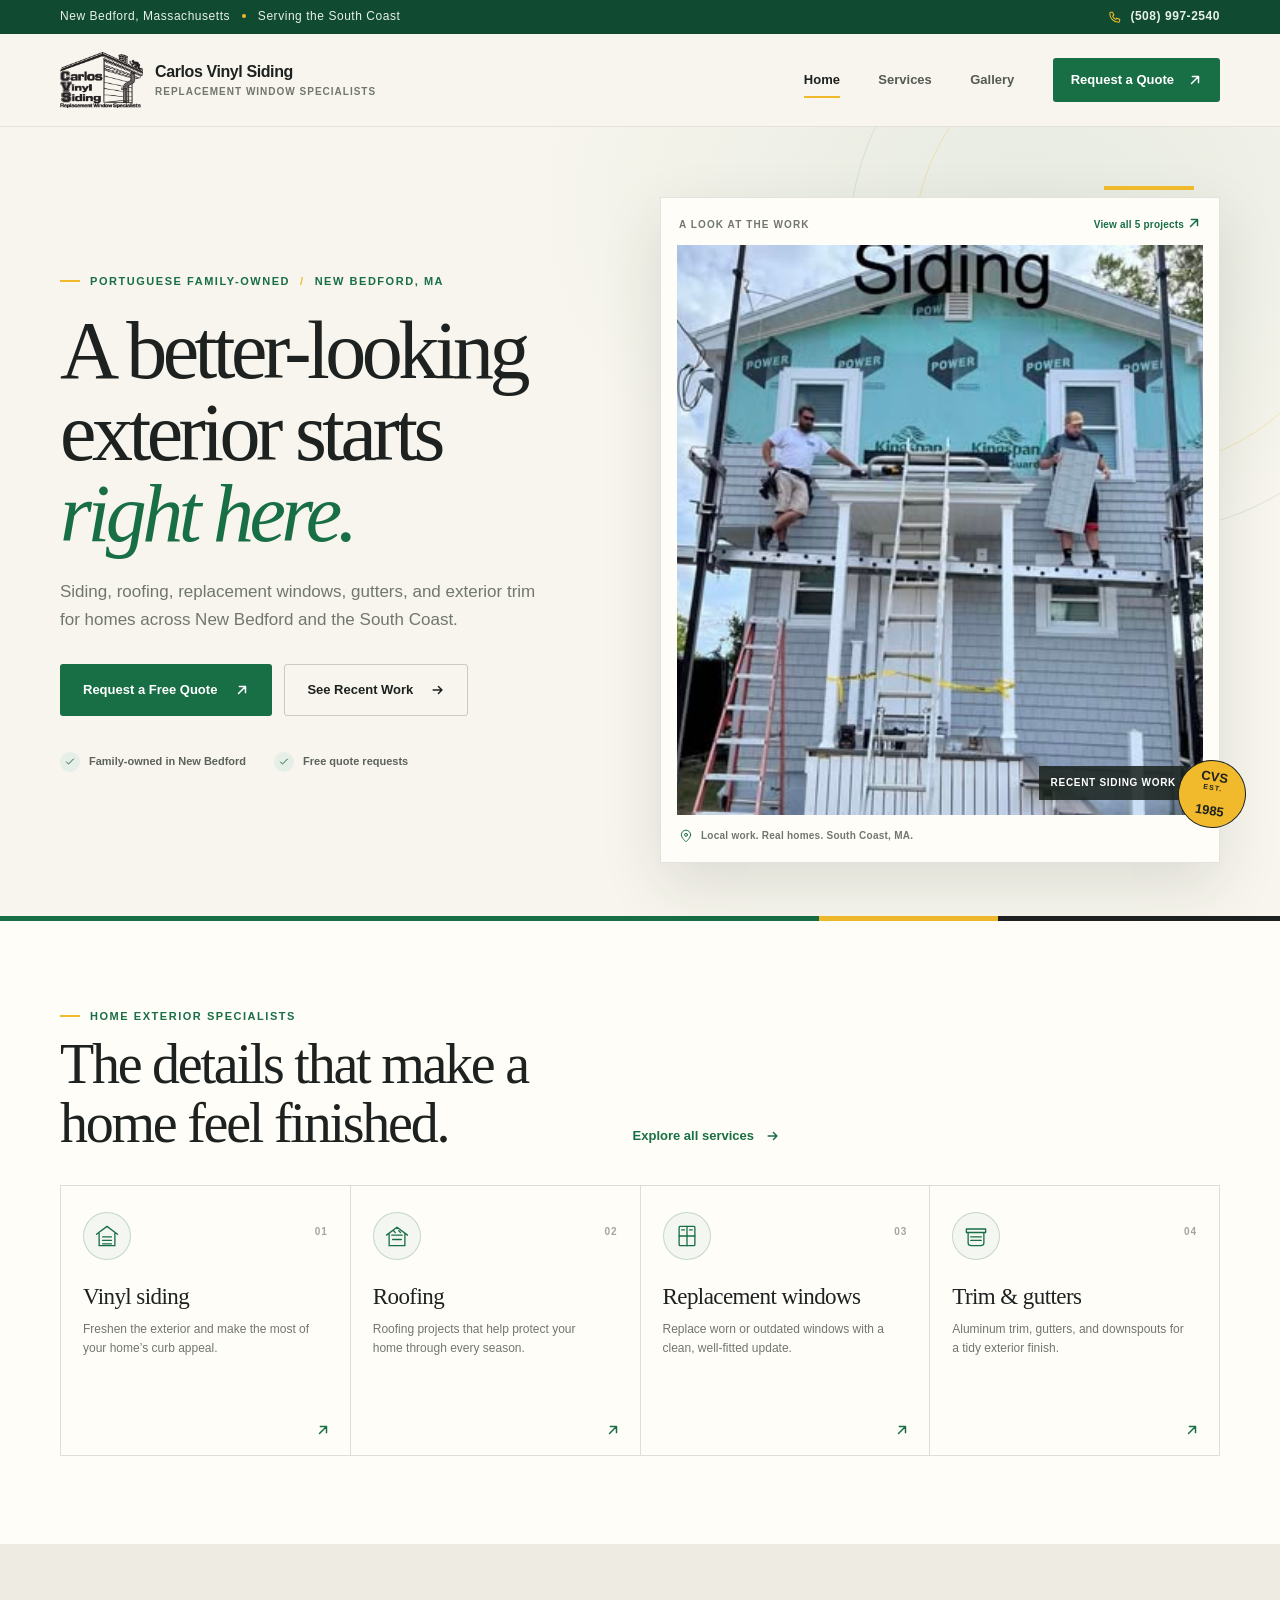
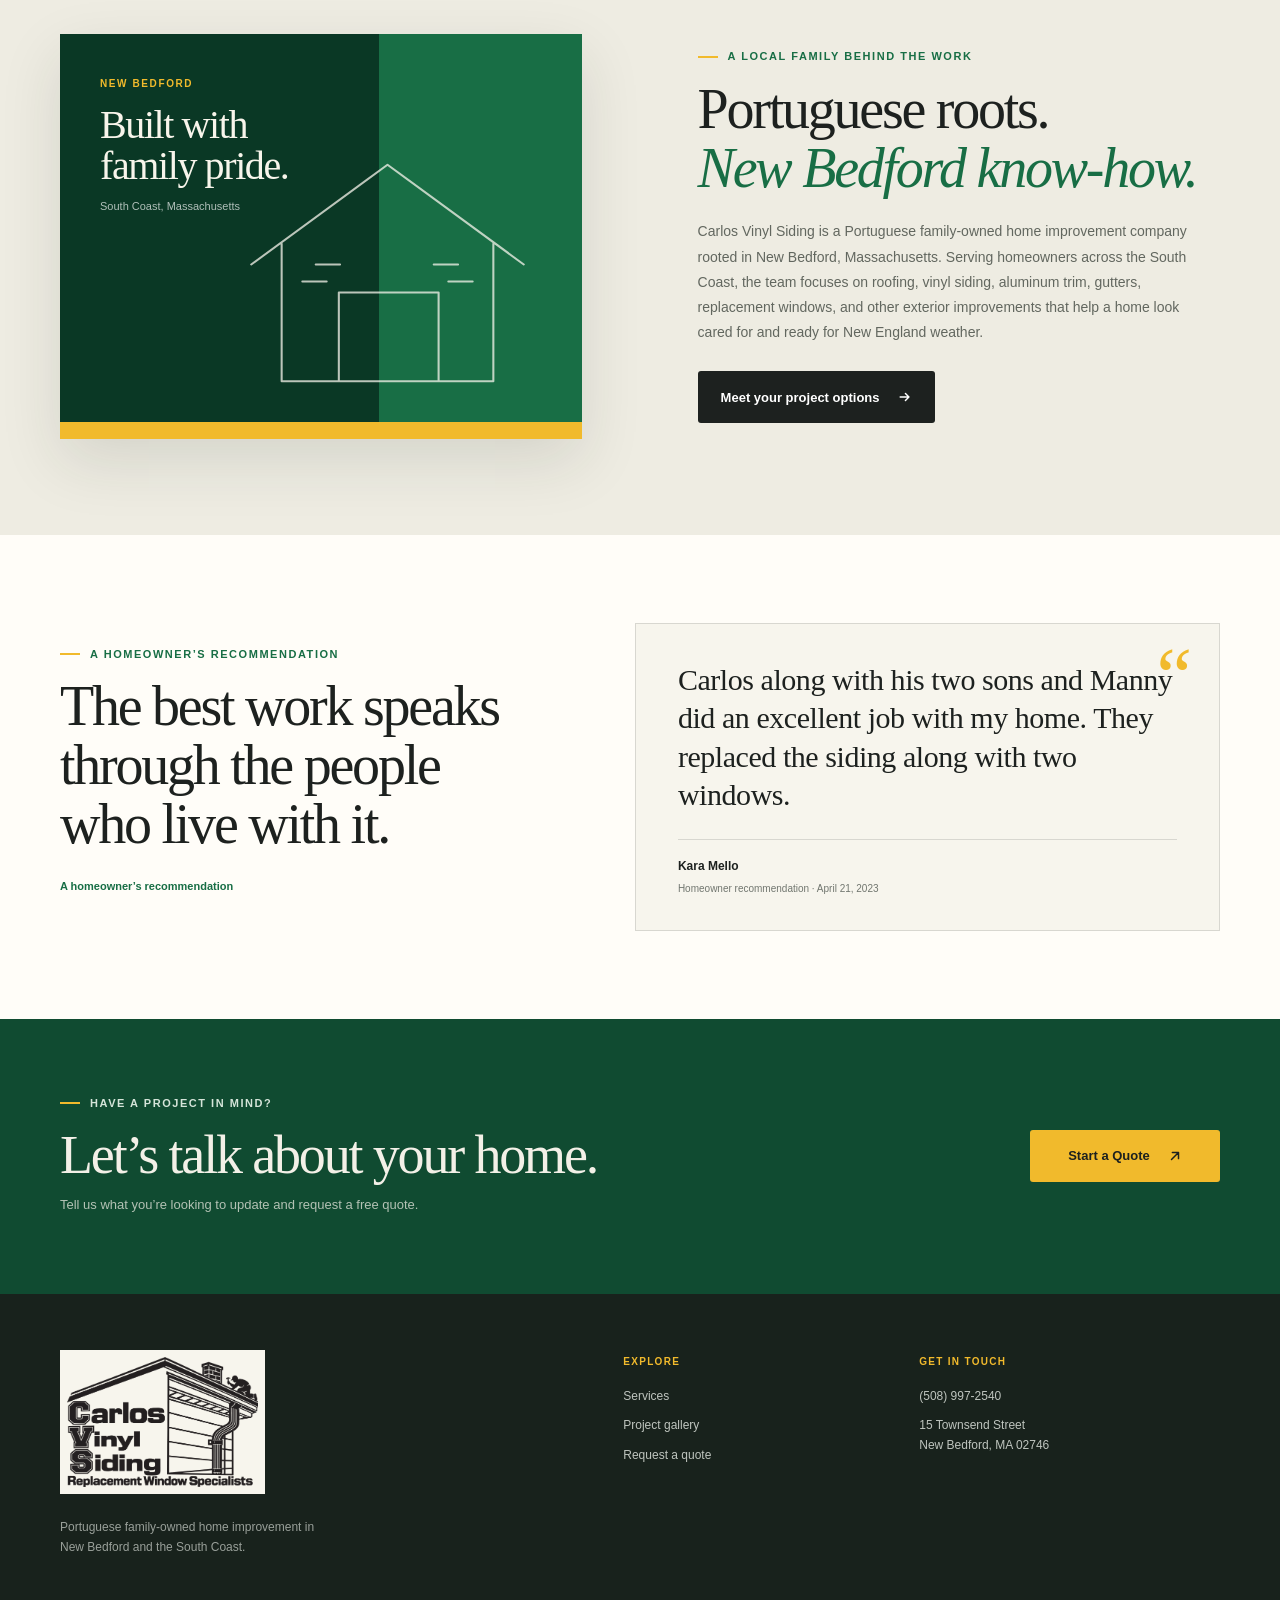
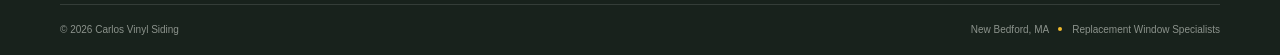
==== index.html @ eaf4dcc9 "Use vector arrow icons across the site" ====
<!doctype html>
<html lang="en">
<head>
  <meta charset="utf-8">
  <meta name="viewport" content="width=device-width, initial-scale=1">
  <meta name="theme-color" content="#f7f5ed">
  <meta name="description" content="Carlos Vinyl Siding is a Portuguese family-owned home improvement company in New Bedford, MA, specializing in vinyl siding, roofing, replacement windows, gutters, and exterior trim.">
  <meta property="og:title" content="Carlos Vinyl Siding | Replacement Window Specialists">
  <meta property="og:description" content="Exterior home improvements from a Portuguese family-owned company in New Bedford, Massachusetts.">
  <meta property="og:url" content="https://carlos-vinyl-siding.vercel.app/">
  <meta property="og:type" content="website">
  <link rel="canonical" href="https://carlos-vinyl-siding.vercel.app/">
  <link rel="icon" href="assets/favicon.svg" type="image/svg+xml">
  <link rel="stylesheet" href="styles.css">
  <title>Carlos Vinyl Siding | Replacement Window Specialists</title>
  <script type="application/ld+json">
  {
    "@context": "https://schema.org",
    "@type": "HomeAndConstructionBusiness",
    "name": "Carlos Vinyl Siding",
    "alternateName": "Carlos Vinyl Siding — Replacement Window Specialists",
    "url": "https://carlos-vinyl-siding.vercel.app/",
    "logo": "https://carlos-vinyl-siding.vercel.app/assets/carlos-vinyl-siding.png",
    "image": "https://carlos-vinyl-siding.vercel.app/assets/carlos-vinyl-siding.png",
    "telephone": "+1-508-997-2540",
    "address": {
      "@type": "PostalAddress",
      "streetAddress": "15 Townsend Street",
      "addressLocality": "New Bedford",
      "addressRegion": "MA",
      "postalCode": "02746",
      "addressCountry": "US"
    },
    "areaServed": {
      "@type": "Place",
      "name": "New Bedford and the South Coast of Massachusetts"
    },
    
    "hasOfferCatalog": {
      "@type": "OfferCatalog",
      "name": "Home exterior services",
      "itemListElement": [
        {"@type": "Offer", "itemOffered": {"@type": "Service", "name": "Vinyl siding"}},
        {"@type": "Offer", "itemOffered": {"@type": "Service", "name": "Roofing"}},
        {"@type": "Offer", "itemOffered": {"@type": "Service", "name": "Replacement windows"}},
        {"@type": "Offer", "itemOffered": {"@type": "Service", "name": "Aluminum trim and gutters"}}
      ]
    }
  }
  </script>
  <script src="script.js" defer></script>
</head>
<body data-root="">
  <div class="topline">
    <div class="container topline-inner">
      <p>New Bedford, Massachusetts <span class="topline-dot" aria-hidden="true"></span> Serving the South Coast</p>
      <a href="tel:+15089972540" class="topline-phone">
        <svg viewBox="0 0 24 24" aria-hidden="true"><path d="M5 4h3l2 5-2.1 1.6a15 15 0 0 0 5.5 5.5L15 14l5 2v3c0 1.1-.9 2-2 2C10 21 3 14 3 6c0-1.1.9-2 2-2Z"/></svg>
        <span>(508) 997-2540</span>
      </a>
    </div>
  </div>
  <header class="site-header">
    <div class="container header-inner">
      <a class="brand" href="./" aria-label="Carlos Vinyl Siding home">
        <img class="brand-logo" src="assets/carlos-vinyl-siding.png" alt="Carlos Vinyl Siding logo" width="98" height="67">
        <span class="brand-copy"><strong>Carlos Vinyl Siding</strong><small>Replacement Window Specialists</small></span>
      </a>
      <button class="menu-toggle" type="button" aria-label="Open navigation" aria-expanded="false" aria-controls="primary-navigation" data-menu-toggle>
        <svg viewBox="0 0 24 24" aria-hidden="true"><path d="M4 7h16M4 12h16M4 17h16"/></svg>
      </button>
      <nav class="primary-navigation" id="primary-navigation" aria-label="Primary navigation" data-primary-navigation>
        <a href="./" aria-current="page">Home</a>
        <a href="services/">Services</a>
        <a href="gallery/">Gallery</a>
        <a href="contact/" class="nav-cta">Request a Quote <svg class="arrow-icon arrow-icon-up" viewBox="0 0 16 16" aria-hidden="true"><path d="M4 12 12 4M5 4h7v7"/></svg></a>
      </nav>
    </div>
  </header>

  <main>
    <section class="home-hero">
      <div class="container hero-grid">
        <div class="hero-copy">
          <p class="eyebrow"><span class="eyebrow-mark" aria-hidden="true"></span> Portuguese family-owned <span class="eyebrow-divider">/</span> New Bedford, MA</p>
          <h1>A better-looking exterior starts <em>right here.</em></h1>
          <p class="hero-lede">Siding, roofing, replacement windows, gutters, and exterior trim for homes across New Bedford and the South Coast.</p>
          <div class="hero-actions">
            <a class="button button-primary" href="contact/">Request a Free Quote <svg class="arrow-icon arrow-icon-up" viewBox="0 0 16 16" aria-hidden="true"><path d="M4 12 12 4M5 4h7v7"/></svg></a>
            <a class="button button-light" href="gallery/">See Recent Work <svg class="arrow-icon arrow-icon-right" viewBox="0 0 16 16" aria-hidden="true"><path d="M2.5 8h10m-4-4 4 4-4 4"/></svg></a>
          </div>
          <div class="hero-assurances" aria-label="Company highlights">
            <div class="assurance-item"><span class="assurance-check" aria-hidden="true"><svg viewBox="0 0 24 24"><path d="m5 12 4 4L19 6"/></svg></span><span>Family-owned in New Bedford</span></div>
            <div class="assurance-item"><span class="assurance-check" aria-hidden="true"><svg viewBox="0 0 24 24"><path d="m5 12 4 4L19 6"/></svg></span><span>Free quote requests</span></div>
          </div>
        </div>
        <div class="hero-visual">
          <div class="hero-visual-top"><span class="visual-kicker">A look at the work</span><a href="gallery/">View all 5 projects <svg class="arrow-icon arrow-icon-up" viewBox="0 0 16 16" aria-hidden="true"><path d="M4 12 12 4M5 4h7v7"/></svg></a></div>
          <div class="hero-project-frame hero-project-photo">
            <img src="assets/gallery/latest-progress.jpg" alt="Carlos Vinyl Siding crew working on a recent blue vinyl siding project" width="370" height="370" fetchpriority="high">
            <span class="hero-photo-tag">Recent siding work</span>
          </div>
          <div class="hero-image-caption"><span class="caption-pin" aria-hidden="true"><svg viewBox="0 0 24 24"><path d="M20 10c0 5-8 12-8 12S4 15 4 10a8 8 0 1 1 16 0Z"/><circle cx="12" cy="10" r="2.5"/></svg></span><span>Local work. Real homes. South Coast, MA.</span></div>
          <span class="hero-corner-stamp" aria-hidden="true">CVS<br><small>EST.</small><br>1985</span>
        </div>
      </div>
      <div class="hero-bottom-rule" aria-hidden="true"><span></span><span></span><span></span></div>
    </section>

    <section class="section services-teaser" aria-labelledby="services-heading">
      <div class="container">
        <div class="section-heading section-heading-row">
          <div><p class="eyebrow"><span class="eyebrow-mark" aria-hidden="true"></span> Home exterior specialists</p><h2 id="services-heading">The details that make a home feel finished.</h2></div>
          <a class="text-link" href="services/">Explore all services <svg class="arrow-icon arrow-icon-right" viewBox="0 0 16 16" aria-hidden="true"><path d="M2.5 8h10m-4-4 4 4-4 4"/></svg></a>
        </div>
        <div class="service-teaser-grid">
          <a class="service-teaser-card" href="services/#siding">
            <span class="service-icon"><svg viewBox="0 0 32 32" aria-hidden="true"><path d="M4 14 16 5l12 9M7 13v14h18V13M11 17h10M11 21h10M11 25h10"/></svg></span>
            <span class="service-number">01</span><h3>Vinyl siding</h3><p>Freshen the exterior and make the most of your home’s curb appeal.</p><svg class="card-arrow arrow-icon arrow-icon-up" viewBox="0 0 16 16" aria-hidden="true"><path d="M4 12 12 4M5 4h7v7"/></svg>
          </a>
          <a class="service-teaser-card" href="services/#roofing">
            <span class="service-icon"><svg viewBox="0 0 32 32" aria-hidden="true"><path d="M4 15 16 6l12 9M7 14v13h18V14M10 15h12M12 10l2 2M18 10l2 2M11 20h10"/></svg></span>
            <span class="service-number">02</span><h3>Roofing</h3><p>Roofing projects that help protect your home through every season.</p><svg class="card-arrow arrow-icon arrow-icon-up" viewBox="0 0 16 16" aria-hidden="true"><path d="M4 12 12 4M5 4h7v7"/></svg>
          </a>
          <a class="service-teaser-card" href="services/#windows">
            <span class="service-icon"><svg viewBox="0 0 32 32" aria-hidden="true"><rect x="7" y="5" width="18" height="22" rx="1"/><path d="M16 5v22M7 16h18M10 9h3M19 9h3"/></svg></span>
            <span class="service-number">03</span><h3>Replacement windows</h3><p>Replace worn or outdated windows with a clean, well-fitted update.</p><svg class="card-arrow arrow-icon arrow-icon-up" viewBox="0 0 16 16" aria-hidden="true"><path d="M4 12 12 4M5 4h7v7"/></svg>
          </a>
          <a class="service-teaser-card" href="services/#trim-gutters">
            <span class="service-icon"><svg viewBox="0 0 32 32" aria-hidden="true"><path d="M5 8h22v4H5zM7 12v12c0 2 2 3 4 3h10c2 0 4-1 4-3V12M10 17h12M10 21h12"/></svg></span>
            <span class="service-number">04</span><h3>Trim &amp; gutters</h3><p>Aluminum trim, gutters, and downspouts for a tidy exterior finish.</p><svg class="card-arrow arrow-icon arrow-icon-up" viewBox="0 0 16 16" aria-hidden="true"><path d="M4 12 12 4M5 4h7v7"/></svg>
          </a>
        </div>
      </div>
    </section>

    <section class="family-section">
      <div class="container family-grid">
        <div class="family-art" aria-hidden="true">
          <div class="family-art-block family-art-green"></div><div class="family-art-block family-art-gold"></div>
          <div class="family-art-note"><span>New Bedford</span><strong>Built with<br>family pride.</strong><small>South Coast, Massachusetts</small></div>
          <svg class="family-house-line" viewBox="0 0 300 240"><path d="m38 113 112-82 112 82M63 96v113h174V96M110 209v-73h82v73M91 113h20m77 0h20M80 127h20m100 0h20"/></svg>
        </div>
        <div class="family-copy">
          <p class="eyebrow"><span class="eyebrow-mark" aria-hidden="true"></span> A local family behind the work</p>
          <h2>Portuguese roots.<br><em>New Bedford know-how.</em></h2>
          <p>Carlos Vinyl Siding is a Portuguese family-owned home improvement company rooted in New Bedford, Massachusetts. Serving homeowners across the South Coast, the team focuses on roofing, vinyl siding, aluminum trim, gutters, replacement windows, and other exterior improvements that help a home look cared for and ready for New England weather.</p>
          <a class="button button-dark" href="services/">Meet your project options <svg class="arrow-icon arrow-icon-right" viewBox="0 0 16 16" aria-hidden="true"><path d="M2.5 8h10m-4-4 4 4-4 4"/></svg></a>
        </div>
      </div>
    </section>

    <section class="section review-section" aria-labelledby="review-heading">
      <div class="container review-grid">
        <div>
          <p class="eyebrow"><span class="eyebrow-mark" aria-hidden="true"></span> A homeowner’s recommendation</p>
          <h2 id="review-heading">The best work speaks through the people who live with it.</h2>
          <p class="review-context">A homeowner’s recommendation</p>
        </div>
        <blockquote class="review-quote">
          <span class="quote-mark" aria-hidden="true">“</span>
          <p>Carlos along with his two sons and Manny did an excellent job with my home. They replaced the siding along with two windows.</p>
          <footer><strong>Kara Mello</strong><span>Homeowner recommendation · April 21, 2023</span></footer>
        </blockquote>
      </div>
    </section>

    <section class="quote-banner">
      <div class="container quote-banner-inner">
        <div><p class="eyebrow eyebrow-light"><span class="eyebrow-mark" aria-hidden="true"></span> Have a project in mind?</p><h2>Let’s talk about your home.</h2><p>Tell us what you’re looking to update and request a free quote.</p></div>
        <a class="button button-yellow" href="contact/">Start a Quote <svg class="arrow-icon arrow-icon-up" viewBox="0 0 16 16" aria-hidden="true"><path d="M4 12 12 4M5 4h7v7"/></svg></a>
      </div>
    </section>
  </main>

  <footer class="site-footer">
    <div class="container footer-main">
      <div class="footer-brand-block">
        <a class="footer-logo-link" href="./"><img src="assets/carlos-vinyl-siding.png" alt="Carlos Vinyl Siding — Replacement Window Specialists" width="260" height="177"></a>
        <p>Portuguese family-owned home improvement in New Bedford and the South Coast.</p>
      </div>
      <div class="footer-column"><h2>Explore</h2><a href="services/">Services</a><a href="gallery/">Project gallery</a><a href="contact/">Request a quote</a></div>
      <div class="footer-column"><h2>Get in touch</h2><a href="tel:+15089972540">(508) 997-2540</a><a href="https://maps.google.com/?q=15+Townsend+Street,+New+Bedford,+MA+02746" target="_blank" rel="noopener noreferrer">15 Townsend Street<br>New Bedford, MA 02746</a></div>
    </div>
    <div class="container footer-bottom"><span>© <span data-current-year>2026</span> Carlos Vinyl Siding</span><span>New Bedford, MA <span class="footer-dot" aria-hidden="true"></span> Replacement Window Specialists</span></div>
  </footer>
</body>
</html>
---- styles.css ----
:root {
  color-scheme: light;
  --paper: #f7f5ed;
  --paper-bright: #fffdf8;
  --paper-deep: #eeece2;
  --ink: #1d211f;
  --ink-soft: #383d39;
  --muted: #71766f;
  --line: rgba(29, 33, 31, .14);
  --green: #186e45;
  --green-dark: #104b31;
  --green-deep: #0a3825;
  --gold: #f1ba2c;
  --gold-light: #f8dc8a;
  --shadow: 0 22px 58px rgba(30, 42, 34, .12);
  --serif: Georgia, "Times New Roman", serif;
  --sans: Inter, "Aptos", "Segoe UI", Arial, sans-serif;
}

* { box-sizing: border-box; }
html { scroll-behavior: smooth; scroll-padding-top: 104px; }
body { margin: 0; color: var(--ink); background: var(--paper); font-family: var(--sans); font-size: 16px; line-height: 1.6; -webkit-font-smoothing: antialiased; }
img, svg { display: block; }
img { max-width: 100%; height: auto; }
a { color: inherit; text-decoration: none; }
button, input, select, textarea { font: inherit; }
button, a { -webkit-tap-highlight-color: transparent; }
button { color: inherit; }
::selection { color: var(--ink); background: var(--gold-light); }

.container { width: min(1160px, calc(100% - 48px)); margin-inline: auto; }
.sr-only { position: absolute; width: 1px; height: 1px; padding: 0; margin: -1px; overflow: hidden; clip: rect(0, 0, 0, 0); white-space: nowrap; border: 0; }
:focus-visible { outline: 3px solid var(--gold); outline-offset: 4px; }

.topline { color: #e9f0e7; background: var(--green-dark); font-size: 12px; letter-spacing: .045em; }
.topline-inner { min-height: 34px; display: flex; align-items: center; justify-content: space-between; gap: 18px; }
.topline p { margin: 0; }
.topline-dot, .footer-dot { display: inline-block; width: 4px; height: 4px; margin: 0 8px 2px; border-radius: 50%; background: var(--gold); }
.topline-phone { display: inline-flex; align-items: center; gap: 8px; font-weight: 700; }
.topline-phone svg { width: 14px; fill: none; stroke: var(--gold); stroke-width: 1.8; stroke-linecap: round; stroke-linejoin: round; }

.site-header { position: sticky; top: 0; z-index: 30; border-bottom: 1px solid rgba(29, 33, 31, .09); background: rgba(247, 245, 237, .96); backdrop-filter: blur(16px); }
.header-inner { min-height: 92px; display: flex; align-items: center; justify-content: space-between; gap: 32px; }
.brand { display: inline-flex; align-items: center; min-width: 260px; gap: 12px; }
.brand-logo { width: 83px; height: 58px; object-fit: contain; flex: 0 0 auto; }
.brand-copy { display: flex; flex-direction: column; line-height: 1.2; }
.brand-copy strong { font-size: 16px; letter-spacing: -.025em; font-weight: 800; }
.brand-copy small { margin-top: 5px; color: var(--muted); font-size: 10px; font-weight: 700; letter-spacing: .1em; line-height: 1.25; text-transform: uppercase; }
.primary-navigation { display: flex; align-items: center; gap: clamp(20px, 3vw, 42px); font-size: 13px; font-weight: 650; }
.primary-navigation > a:not(.nav-cta) { position: relative; padding-block: 12px; color: #555a55; transition: color .2s ease; }
.primary-navigation > a:not(.nav-cta)::after { position: absolute; right: 0; bottom: 4px; left: 0; height: 2px; content: ""; background: var(--gold); transform: scaleX(0); transform-origin: left; transition: transform .2s ease; }
.primary-navigation > a:not(.nav-cta):hover, .primary-navigation > a[aria-current="page"] { color: var(--ink); }
.primary-navigation > a:not(.nav-cta):hover::after, .primary-navigation > a[aria-current="page"]::after { transform: scaleX(1); }
.nav-cta { display: inline-flex; min-height: 44px; align-items: center; justify-content: center; gap: 14px; padding: 0 18px; color: #fff; background: var(--green); border-radius: 3px; transition: background .2s ease, transform .2s ease; }
.nav-cta:hover { background: var(--green-dark); transform: translateY(-1px); }
.nav-cta span { color: var(--gold); font-size: 17px; line-height: 1; }
.menu-toggle { display: none; width: 44px; height: 44px; align-items: center; justify-content: center; border: 1px solid var(--line); border-radius: 3px; background: transparent; cursor: pointer; }
.menu-toggle svg { width: 22px; fill: none; stroke: var(--ink); stroke-width: 1.8; stroke-linecap: round; }

.button { display: inline-flex; min-height: 52px; align-items: center; justify-content: center; gap: 18px; padding: 0 22px; border: 1px solid transparent; border-radius: 3px; font-size: 13px; font-weight: 750; line-height: 1.2; transition: color .2s ease, background .2s ease, border-color .2s ease, transform .2s ease, box-shadow .2s ease; cursor: pointer; }
.arrow-icon { display: inline-block; width: 14px; height: 14px; flex: 0 0 auto; fill: none; stroke: currentColor; stroke-width: 1.7; stroke-linecap: round; stroke-linejoin: round; vertical-align: -2px; }
.button .arrow-icon { width: 14px; height: 14px; }
.button:hover { transform: translateY(-2px); box-shadow: 0 10px 24px rgba(14, 45, 29, .14); }
.button-primary { color: #fff; background: var(--green); }
.button-primary:hover { background: var(--green-dark); }
.button-light { color: var(--ink); border-color: rgba(29, 33, 31, .2); background: transparent; }
.button-light:hover { border-color: var(--ink); background: rgba(255, 255, 255, .5); }
.button-dark { color: #fff; background: var(--ink); }
.button-dark:hover { background: var(--green-dark); }
.button-yellow { color: var(--ink); background: var(--gold); }
.button-yellow:hover { background: #ffd04c; }
.button-small { min-height: 43px; gap: 10px; padding-inline: 14px; font-size: 11px; }
.text-link { display: inline-flex; align-items: center; gap: 12px; color: var(--green); font-size: 13px; font-weight: 750; }
.text-link span { color: #9c7510; font-size: 17px; transition: transform .2s ease; }
.text-link:hover span { transform: translateX(4px); }
.eyebrow { display: flex; align-items: center; gap: 10px; margin: 0 0 16px; color: var(--green); font-size: 11px; font-weight: 800; letter-spacing: .14em; line-height: 1.3; text-transform: uppercase; }
.eyebrow-mark { display: inline-block; width: 20px; height: 2px; background: var(--gold); }
.eyebrow-divider { color: var(--gold); }

.home-hero { position: relative; overflow: hidden; padding: 70px 0 58px; background: radial-gradient(ellipse at 80% 10%, rgba(24, 110, 69, .075), transparent 34%), var(--paper); }
.home-hero::before { position: absolute; top: -165px; right: -140px; width: 570px; height: 570px; border: 1px solid rgba(24, 110, 69, .12); border-radius: 50%; content: ""; }
.home-hero::after { position: absolute; top: -100px; right: -75px; width: 440px; height: 440px; border: 1px solid rgba(241, 186, 44, .28); border-radius: 50%; content: ""; }
.hero-grid { position: relative; z-index: 1; display: grid; grid-template-columns: minmax(0, .92fr) minmax(420px, 1.08fr); align-items: center; gap: clamp(44px, 8vw, 108px); }
.hero-copy { padding-block: 28px 42px; }
.hero-copy .eyebrow { margin-bottom: 22px; }
.hero-copy h1, .page-hero h1, .contact-intro h1, .not-found h1 { max-width: 650px; margin: 0; font-family: var(--serif); font-size: clamp(50px, 6.5vw, 82px); font-weight: 500; letter-spacing: -.055em; line-height: .99; }
.hero-copy h1 em, .page-hero h1 em, .contact-intro h1 em, .not-found h1 em { color: var(--green); font-weight: 500; }
.hero-lede { max-width: 510px; margin: 24px 0 0; color: var(--muted); font-size: 17px; line-height: 1.65; }
.hero-actions { display: flex; flex-wrap: wrap; gap: 12px; margin-top: 30px; }
.hero-assurances { display: flex; flex-wrap: wrap; gap: 18px 28px; margin-top: 36px; color: #5c625c; font-size: 11px; font-weight: 650; }
.assurance-item { display: inline-flex; align-items: center; gap: 9px; }
.assurance-check { display: inline-flex; width: 20px; height: 20px; align-items: center; justify-content: center; border-radius: 50%; background: #e5eee7; }
.assurance-check svg { width: 12px; fill: none; stroke: var(--green); stroke-width: 2; stroke-linecap: round; stroke-linejoin: round; }
.hero-visual { position: relative; width: 100%; max-width: 560px; justify-self: end; padding: 16px 16px 18px; border: 1px solid rgba(29, 33, 31, .12); background: var(--paper-bright); box-shadow: var(--shadow); }
.hero-visual::before { position: absolute; top: -12px; right: 25px; width: 90px; height: 4px; content: ""; background: var(--gold); }
.hero-visual-top { display: flex; align-items: center; justify-content: space-between; gap: 16px; padding: 2px 2px 12px; color: var(--muted); font-size: 10px; font-weight: 800; letter-spacing: .11em; text-transform: uppercase; }
.hero-visual-top a { color: var(--green); letter-spacing: .02em; text-transform: none; }
.hero-visual-top a span { color: #9c7510; font-size: 15px; }
.hero-project-frame { position: relative; height: 570px; overflow: hidden; background: #e9e7dd; }
.hero-project-photo img { display: block; width: 100%; height: 100%; object-fit: cover; object-position: center; }
.hero-photo-tag { position: absolute; right: 15px; bottom: 15px; padding: 9px 12px; color: #fff; background: rgba(25,35,29,.85); font-size: 10px; font-weight: 750; letter-spacing: .07em; text-transform: uppercase; }
.hero-image-caption { display: flex; align-items: center; gap: 8px; padding: 13px 2px 0; color: var(--muted); font-size: 10px; font-weight: 650; letter-spacing: .025em; }
.caption-pin svg { width: 14px; fill: none; stroke: var(--green); stroke-width: 1.7; stroke-linecap: round; stroke-linejoin: round; }
.hero-corner-stamp { position: absolute; right: -27px; bottom: 34px; display: flex; width: 68px; height: 68px; flex-direction: column; align-items: center; justify-content: center; color: var(--ink); border: 1px solid var(--ink); border-radius: 50%; background: var(--gold); font-size: 13px; font-weight: 900; line-height: 1.05; text-align: center; transform: rotate(9deg); }
.hero-corner-stamp small { font-size: 7px; letter-spacing: .16em; }
.hero-bottom-rule { position: absolute; right: 0; bottom: 0; left: 0; display: flex; height: 5px; }
.hero-bottom-rule span:first-child { width: 64%; background: var(--green); }
.hero-bottom-rule span:nth-child(2) { width: 14%; background: var(--gold); }
.hero-bottom-rule span:last-child { flex: 1; background: var(--ink); }

.section { padding: 88px 0; }
.services-teaser { background: var(--paper-bright); }
.section-heading { max-width: 720px; }
.section-heading h2, .family-copy h2, .review-grid h2, .quote-banner h2, .service-note-inner h2, .contact-bottom h2 { margin: 0; font-family: var(--serif); font-size: clamp(36px, 4.6vw, 56px); font-weight: 500; letter-spacing: -.04em; line-height: 1.05; }
.section-heading-row { display: flex; align-items: end; justify-content: space-between; gap: 28px; margin-bottom: 32px; }
.section-heading-row .eyebrow { margin-bottom: 12px; }
.section-heading-row h2 { max-width: 580px; }
.section-heading-row .text-link { margin-bottom: 6px; white-space: nowrap; }
.service-teaser-grid { display: grid; grid-template-columns: repeat(4, 1fr); border-top: 1px solid var(--line); border-left: 1px solid var(--line); }
.service-teaser-card { position: relative; min-height: 270px; padding: 26px 22px 25px; border-right: 1px solid var(--line); border-bottom: 1px solid var(--line); background: var(--paper-bright); transition: background .2s ease, transform .2s ease, box-shadow .2s ease; }
.service-teaser-card:hover { z-index: 1; background: #fff; box-shadow: 0 14px 28px rgba(20, 43, 29, .09); transform: translateY(-4px); }
.service-icon { display: inline-flex; width: 48px; height: 48px; align-items: center; justify-content: center; color: var(--green); border: 1px solid rgba(24, 110, 69, .22); border-radius: 50%; background: #f3f6f1; }
.service-icon svg { width: 28px; fill: none; stroke: currentColor; stroke-width: 1.5; stroke-linecap: round; stroke-linejoin: round; }
.service-number { position: absolute; top: 38px; right: 22px; color: #a5a79d; font-size: 10px; font-weight: 800; letter-spacing: .1em; }
.service-teaser-card h3 { margin: 24px 0 9px; font-family: var(--serif); font-size: 23px; font-weight: 500; letter-spacing: -.025em; line-height: 1.16; }
.service-teaser-card p { max-width: 235px; margin: 0; color: var(--muted); font-size: 12px; line-height: 1.65; }
.card-arrow { position: absolute; right: 20px; bottom: 18px; color: var(--green); font-size: 18px; }

.family-section { padding: 90px 0 96px; background: var(--paper-deep); }
.family-grid { display: grid; grid-template-columns: 1fr 1fr; align-items: center; gap: clamp(44px, 9vw, 120px); }
.family-art { position: relative; min-height: 405px; overflow: hidden; background: var(--green-deep); box-shadow: var(--shadow); }
.family-art-block { position: absolute; }
.family-art-green { top: 0; right: 0; width: 39%; height: 100%; background: var(--green); }
.family-art-gold { right: 0; bottom: 0; width: 100%; height: 17px; background: var(--gold); }
.family-art-note { position: absolute; z-index: 2; top: 42px; left: 40px; display: flex; flex-direction: column; gap: 12px; color: #f8f5eb; }
.family-art-note span { color: var(--gold); font-size: 10px; font-weight: 800; letter-spacing: .16em; text-transform: uppercase; }
.family-art-note strong { font-family: var(--serif); font-size: 40px; font-weight: 500; letter-spacing: -.035em; line-height: 1.03; }
.family-art-note small { color: rgba(255,255,255,.68); font-size: 11px; }
.family-house-line { position: absolute; right: 12px; bottom: 20px; width: min(90%, 365px); height: auto; fill: none; stroke: rgba(247,245,237,.75); stroke-width: 1.7; stroke-linecap: round; stroke-linejoin: round; }
.family-copy h2 { margin-bottom: 22px; }
.family-copy h2 em { color: var(--green); font-weight: 500; }
.family-copy > p:not(.eyebrow) { max-width: 500px; margin: 0 0 26px; color: #62675f; font-size: 14px; line-height: 1.8; }

.review-section { background: var(--paper-bright); }
.review-grid { display: grid; grid-template-columns: .88fr 1.12fr; align-items: center; gap: clamp(40px, 9vw, 126px); }
.review-grid h2 { max-width: 470px; margin-bottom: 24px; }
.review-quote { position: relative; margin: 0; padding: 37px 42px 33px; border: 1px solid var(--line); background: var(--paper); }
.quote-mark { position: absolute; top: 12px; right: 27px; color: var(--gold); font-family: var(--serif); font-size: 80px; line-height: 1; }
.review-quote > p { position: relative; z-index: 1; max-width: 510px; margin: 0 0 25px; font-family: var(--serif); font-size: clamp(22px, 2.6vw, 30px); line-height: 1.28; letter-spacing: -.015em; }
.review-quote footer { display: flex; flex-direction: column; gap: 4px; padding-top: 17px; border-top: 1px solid var(--line); }
.review-quote footer strong { font-size: 12px; }
.review-quote footer span { color: var(--muted); font-size: 10px; }

.quote-banner { color: #f3f0e7; background: var(--green-dark); }
.quote-banner-inner { display: flex; min-height: 275px; align-items: center; justify-content: space-between; gap: 32px; padding-block: 55px; }
.eyebrow-light { color: #d5e4d9; }
.quote-banner h2 { margin-bottom: 12px; font-size: clamp(38px, 4.4vw, 54px); }
.quote-banner p:not(.eyebrow) { margin: 0; color: rgba(243,240,231,.72); font-size: 13px; }
.quote-banner .button { min-width: 190px; }

.site-footer { color: #e9eee7; background: #18221c; }
.footer-main { display: grid; grid-template-columns: 1.5fr .7fr .9fr; gap: 62px; padding-block: 56px 46px; }
.footer-brand-block { max-width: 320px; }
.footer-logo-link { display: inline-block; width: 205px; padding: 7px; background: var(--paper); }
.footer-logo-link img { display: block; width: 100%; }
.footer-brand-block p { max-width: 270px; margin: 17px 0 0; color: rgba(233,238,231,.62); font-size: 12px; line-height: 1.65; }
.footer-column { display: flex; flex-direction: column; align-items: flex-start; gap: 10px; }
.footer-column h2 { margin: 4px 0 7px; color: var(--gold); font-size: 10px; font-weight: 800; letter-spacing: .13em; text-transform: uppercase; }
.footer-column a { color: rgba(233,238,231,.8); font-size: 12px; line-height: 1.65; transition: color .2s ease; }
.footer-column a:hover { color: #fff; }
.footer-column a span { color: var(--gold); }
.footer-bottom { display: flex; min-height: 51px; align-items: center; justify-content: space-between; gap: 18px; border-top: 1px solid rgba(255,255,255,.12); color: rgba(233,238,231,.55); font-size: 10px; }
.footer-dot { margin-inline: 7px; }

.page-hero { position: relative; overflow: hidden; padding: 72px 0 80px; background: var(--paper-deep); }
.page-hero::before { position: absolute; top: -145px; right: 8%; width: 460px; height: 460px; border: 1px solid rgba(24,110,69,.14); border-radius: 50%; content: ""; }
.page-hero::after { position: absolute; top: -84px; right: calc(8% + 55px); width: 350px; height: 350px; border: 1px solid rgba(241,186,44,.35); border-radius: 50%; content: ""; }
.page-hero-inner { position: relative; z-index: 1; display: grid; grid-template-columns: minmax(0, 1fr) 220px; align-items: end; gap: 48px; }
.page-hero h1 { max-width: 790px; font-size: clamp(48px, 6.4vw, 76px); }
.page-hero-lede { max-width: 660px; margin: 22px 0 0; color: var(--muted); font-size: 16px; line-height: 1.7; }
.page-hero-aside { position: relative; z-index: 2; display: flex; flex-direction: column; align-items: flex-start; padding: 0 0 9px 21px; border-left: 1px solid rgba(29,33,31,.21); }
.aside-number { font-family: var(--serif); font-size: 28px; line-height: 1; }
.aside-number i { color: var(--muted); font-family: var(--sans); font-size: 11px; font-style: normal; font-weight: 650; }
.aside-line { width: 35px; height: 3px; margin: 15px 0 9px; background: var(--gold); }
.page-hero-aside p { max-width: 190px; margin: 0; color: var(--muted); font-size: 11px; line-height: 1.6; }
.page-hero-swoosh { position: absolute; right: 0; bottom: 0; left: 0; height: 5px; background: linear-gradient(90deg, var(--green) 0 64%, var(--gold) 64% 78%, var(--ink) 78%); }

.service-list-section { padding-block: 85px 96px; background: var(--paper-bright); }
.service-list-section .section-heading { max-width: 740px; margin-bottom: 36px; }
.section-intro { max-width: 650px; margin: 18px 0 0; color: var(--muted); font-size: 14px; line-height: 1.75; }
.service-detail-grid { display: grid; grid-template-columns: repeat(3, minmax(0, 1fr)); border-top: 1px solid var(--line); border-left: 1px solid var(--line); }
.service-detail-card { position: relative; min-height: 315px; padding: 28px 27px 25px; border-right: 1px solid var(--line); border-bottom: 1px solid var(--line); scroll-margin-top: 124px; }
.service-detail-card .service-number { top: 40px; right: 27px; }
.service-detail-card h3 { margin: 24px 0 10px; font-family: var(--serif); font-size: 25px; font-weight: 500; letter-spacing: -.03em; }
.service-detail-card > p { max-width: 330px; min-height: 88px; margin: 0 0 19px; color: var(--muted); font-size: 12px; line-height: 1.7; }
.service-detail-card .text-link { font-size: 11px; }
.service-note-section { padding: 55px 0; background: var(--paper-deep); }
.service-note-inner { display: grid; grid-template-columns: 68px 1fr auto; align-items: center; gap: 26px; }
.note-mark { display: flex; width: 64px; height: 64px; align-items: center; justify-content: center; border-radius: 50%; background: var(--gold); }
.note-mark svg { width: 27px; fill: none; stroke: var(--ink); stroke-width: 1.6; stroke-linecap: round; }
.service-note-inner .eyebrow { margin-bottom: 8px; }
.service-note-inner h2 { font-size: clamp(27px, 3vw, 38px); }
.service-note-inner > div:nth-child(2) > p:last-child { max-width: 660px; margin: 10px 0 0; color: var(--muted); font-size: 12px; }

.gallery-page-hero { padding-bottom: 74px; }
.gallery-section { padding-block: 78px 95px; background: var(--paper-bright); }
.gallery-heading { display: flex; align-items: end; justify-content: space-between; gap: 36px; margin-bottom: 34px; }
.gallery-heading .eyebrow { margin-bottom: 12px; }
.gallery-heading h2 { max-width: 560px; margin: 0; font-family: var(--serif); font-size: clamp(34px, 4vw, 49px); font-weight: 500; letter-spacing: -.04em; line-height: 1.04; }
.gallery-note { max-width: 320px; margin: 0 0 4px; color: var(--muted); font-size: 11px; line-height: 1.7; }
.project-grid { display: grid; grid-template-columns: repeat(2, minmax(0,1fr)); gap: 26px; align-items: start; }
.project-card { min-width: 0; border: 1px solid var(--line); background: #fff; box-shadow: 0 7px 24px rgba(31,39,32,.06); }
.project-card-featured { grid-column: 1 / -1; }
.project-card-featured .project-photos img { aspect-ratio: 1.8 / 1; object-position: center 42%; }
.project-card-meta { display: flex; min-height: 47px; align-items: center; justify-content: space-between; gap: 15px; padding: 0 16px; border-bottom: 1px solid rgba(29,33,31,.08); }
.project-type { display: inline-flex; align-items: center; gap: 8px; color: var(--green); font-size: 9px; font-weight: 850; letter-spacing: .11em; text-transform: uppercase; }
.project-type::before { width: 7px; height: 7px; border-radius: 50%; content: ""; background: var(--gold); }
.project-meta-label { color: var(--muted); font-size: 9px; font-weight: 650; letter-spacing: .03em; }
.project-photos { overflow: hidden; background: #e7e5dc; }
.project-photos figure { position: relative; min-width: 0; margin: 0; }
.project-photos img { display: block; width: 100%; aspect-ratio: 3 / 2; object-fit: cover; }
.project-photos-pair { display: grid; grid-template-columns: repeat(2, minmax(0, 1fr)); gap: 2px; }
.project-photos figcaption { position: absolute; bottom: 9px; left: 9px; padding: 5px 7px; color: white; background: rgba(24,32,27,.8); font-size: 8px; font-weight: 700; letter-spacing: .06em; text-transform: uppercase; }
.project-card-copy { display: flex; align-items: center; justify-content: space-between; gap: 16px; padding: 17px 18px; }
.project-card-copy h3 { margin: 0; font-family: var(--serif); font-size: 21px; font-weight: 500; letter-spacing: -.02em; line-height: 1.15; }
.project-card-copy p { margin: 6px 0 0; color: var(--muted); font-size: 10px; line-height: 1.45; }
.project-card-copy .button { flex: 0 0 auto; }
.review-context { margin-top: 20px; color: var(--green); font-size: 11px; font-weight: 750; }

.contact-intro { position: relative; overflow: hidden; padding: 65px 0 45px; background: var(--paper-deep); }
.contact-intro::after { position: absolute; top: -150px; right: 9%; width: 390px; height: 390px; border: 1px solid rgba(24,110,69,.15); border-radius: 50%; content: ""; }
.contact-intro-grid { position: relative; z-index: 1; display: flex; align-items: end; justify-content: space-between; gap: 35px; }
.contact-intro h1 { font-size: clamp(48px, 6vw, 72px); }
.contact-intro .page-hero-lede { max-width: 600px; }
.contact-direct-card { display: flex; min-width: 245px; align-items: center; gap: 14px; padding: 16px 19px; border: 1px solid rgba(29,33,31,.14); background: rgba(255,253,248,.75); }
.contact-direct-icon { display: flex; width: 42px; height: 42px; flex: 0 0 auto; align-items: center; justify-content: center; border-radius: 50%; background: #e5eee7; }
.contact-direct-icon svg { width: 19px; fill: none; stroke: var(--green); stroke-width: 1.7; stroke-linecap: round; stroke-linejoin: round; }
.contact-direct-card > div { display: flex; flex-direction: column; align-items: flex-start; line-height: 1.3; }
.direct-label { color: var(--muted); font-size: 9px; font-weight: 750; letter-spacing: .1em; text-transform: uppercase; }
.contact-direct-card a { margin: 4px 0; color: var(--green); font-size: 16px; font-weight: 800; }
.contact-direct-card small { color: var(--muted); font-size: 10px; }
.quote-form-section { padding-block: 48px 90px; background: var(--paper); }
.quote-form-layout { display: grid; grid-template-columns: 290px minmax(0,1fr); align-items: start; gap: 30px; }
.quote-sidebar { display: grid; gap: 17px; }
.sidebar-card { padding: 25px; }
.sidebar-card-dark { color: #f3f0e7; background: var(--green-dark); }
.sidebar-card-dark .eyebrow { margin-bottom: 13px; }
.sidebar-card-dark h2 { margin: 0 0 11px; font-family: var(--serif); font-size: 28px; font-weight: 500; line-height: 1.1; }
.sidebar-card-dark > p:not(.eyebrow) { margin: 0; color: rgba(243,240,231,.69); font-size: 11px; line-height: 1.7; }
.sidebar-check-list { display: grid; gap: 12px; margin: 22px 0 0; padding: 18px 0 0; border-top: 1px solid rgba(255,255,255,.17); list-style: none; }
.sidebar-check-list li { display: flex; align-items: center; gap: 9px; font-size: 10px; }
.sidebar-check-list .assurance-check { width: 18px; height: 18px; flex: 0 0 auto; background: rgba(255,255,255,.13); }
.sidebar-check-list .assurance-check svg { stroke: var(--gold); }
.sidebar-card-address { border: 1px solid var(--line); background: var(--paper-bright); }
.address-icon { display: flex; width: 39px; height: 39px; align-items: center; justify-content: center; margin-bottom: 19px; border-radius: 50%; background: #f7edcf; }
.address-icon svg { width: 19px; fill: none; stroke: var(--green); stroke-width: 1.6; stroke-linecap: round; stroke-linejoin: round; }
.sidebar-card-address .eyebrow { margin-bottom: 7px; font-size: 9px; }
.sidebar-card-address address { margin: 0 0 13px; font-size: 13px; font-style: normal; font-weight: 700; line-height: 1.6; }
.sidebar-card-address .text-link { font-size: 10px; }
.quote-form-card { min-width: 0; padding: clamp(23px, 4vw, 43px); border: 1px solid var(--line); background: var(--paper-bright); box-shadow: 0 14px 40px rgba(30,42,34,.06); }
.form-heading { display: flex; align-items: end; justify-content: space-between; gap: 20px; margin-bottom: 31px; padding-bottom: 21px; border-bottom: 1px solid var(--line); }
.form-heading h2 { margin: 9px 0 0; font-family: var(--serif); font-size: 34px; font-weight: 500; letter-spacing: -.04em; line-height: 1; }
.form-heading > p { margin: 0 0 2px; color: var(--muted); font-size: 10px; }
.form-heading > p span { color: #bb7b00; font-weight: 900; }
.form-step { color: var(--green); font-size: 10px; font-weight: 850; letter-spacing: .12em; }
.form-step span { color: var(--muted); font-weight: 600; }
.form-group { min-width: 0; margin: 0; padding: 0 0 27px; border: 0; }
.form-group + .form-group { padding-top: 25px; border-top: 1px solid var(--line); }
.form-group legend { display: flex; width: 100%; align-items: center; gap: 11px; margin: 0 0 18px; padding: 0; font-size: 13px; font-weight: 800; }
.form-section-number { display: inline-flex; width: 27px; height: 27px; flex: 0 0 auto; align-items: center; justify-content: center; border-radius: 50%; color: var(--green); background: #e8f0e9; font-size: 9px; font-weight: 850; }
.form-group legend small { margin-left: auto; color: var(--muted); font-size: 9px; font-weight: 550; }
.form-group legend small b, .field b { color: #bb7b00; font-weight: 800; }
.field-grid { display: grid; gap: 15px; }
.field-grid-two { grid-template-columns: repeat(2, minmax(0, 1fr)); }
.field { display: flex; min-width: 0; flex-direction: column; gap: 7px; color: #434843; font-size: 10px; font-weight: 750; }
.field small { color: var(--muted); font-size: 9px; font-weight: 550; }
.field input, .field select, .field textarea { width: 100%; min-width: 0; min-height: 46px; padding: 11px 12px; border: 1px solid rgba(29,33,31,.16); border-radius: 2px; outline: none; color: var(--ink); background: #fff; font-size: 12px; font-weight: 500; transition: border-color .2s ease, box-shadow .2s ease; }
.field textarea { min-height: 126px; resize: vertical; line-height: 1.55; }
.field input::placeholder, .field textarea::placeholder { color: #9b9e97; }
.field input:focus, .field select:focus, .field textarea:focus { border-color: var(--green); box-shadow: 0 0 0 3px rgba(24,110,69,.1); }
.field-full { grid-column: 1 / -1; }
.checkbox-grid { display: grid; grid-template-columns: repeat(2, minmax(0,1fr)); gap: 8px; }
.check-card { position: relative; display: flex; min-height: 49px; align-items: center; gap: 10px; padding: 9px 11px; border: 1px solid rgba(29,33,31,.14); background: #fff; color: #515650; font-size: 10px; font-weight: 600; line-height: 1.35; cursor: pointer; transition: border-color .2s ease, background .2s ease; }
.check-card:hover { border-color: rgba(24,110,69,.45); }
.check-card:has(input:checked) { border-color: var(--green); background: #edf4ee; color: var(--green-dark); }
.check-card input { position: absolute; width: 1px; height: 1px; opacity: 0; }
.check-box { display: flex; width: 17px; height: 17px; flex: 0 0 auto; align-items: center; justify-content: center; border: 1px solid #b8bcb5; border-radius: 2px; background: #fff; }
.check-card input:checked + .check-box { border-color: var(--green); background: var(--green); }
.check-card input:checked + .check-box::after { width: 8px; height: 5px; border-bottom: 1.5px solid #fff; border-left: 1.5px solid #fff; content: ""; transform: translateY(-1px) rotate(-45deg); }
.check-card input:focus-visible + .check-box { outline: 3px solid var(--gold); outline-offset: 2px; }
.check-card-wide { grid-column: 1 / -1; }
.field-hint { margin: 10px 0 0; color: var(--muted); font-size: 9px; }
.field-error { min-height: 0; margin: 6px 0 0; color: #9c4c1b; font-size: 10px; }
.field-error:not(:empty) { min-height: 15px; }
.reference-panel { display: flex; align-items: center; gap: 13px; margin: 0 0 15px; padding: 14px; border: 1px solid rgba(24,110,69,.35); background: #edf4ee; }
.reference-panel[hidden] { display: none; }
.reference-thumbnail { width: 62px; height: 48px; flex: 0 0 auto; object-fit: cover; }
.reference-panel > div:nth-child(2) { display: flex; min-width: 0; flex-direction: column; gap: 2px; }
.reference-eyebrow { color: var(--green); font-size: 8px; font-weight: 850; letter-spacing: .12em; text-transform: uppercase; }
.reference-panel strong { overflow: hidden; font-size: 11px; text-overflow: ellipsis; white-space: nowrap; }
.reference-panel small { color: var(--muted); font-size: 9px; }
.clear-reference { margin-left: auto; padding: 7px; border: 0; color: var(--muted); background: transparent; font-size: 9px; font-weight: 700; text-decoration: underline; cursor: pointer; }
.reference-empty { display: flex; align-items: center; gap: 11px; margin: 0 0 16px; padding: 13px; border: 1px dashed rgba(29,33,31,.24); }
.reference-empty[hidden] { display: none; }
.reference-empty-mark { display: inline-flex; width: 29px; height: 29px; flex: 0 0 auto; align-items: center; justify-content: center; border: 1px solid var(--gold); border-radius: 50%; color: var(--green); font-size: 19px; }
.reference-empty p { margin: 0; color: var(--muted); font-size: 10px; }
.reference-empty strong { color: var(--ink); }
.reference-empty a { color: var(--green); font-weight: 750; text-decoration: underline; text-underline-offset: 2px; }
.form-privacy { margin: 0 0 16px; color: var(--muted); font-size: 9px; line-height: 1.65; }
.form-submit { width: 100%; }
.form-confirmation { display: flex; gap: 14px; margin-top: 20px; padding: 18px; border: 1px solid rgba(24,110,69,.3); background: #edf4ee; }
.form-confirmation[hidden] { display: none; }
.confirmation-icon { display: flex; width: 28px; height: 28px; flex: 0 0 auto; align-items: center; justify-content: center; border-radius: 50%; color: #fff; background: var(--green); }
.confirmation-icon svg { width: 15px; fill: none; stroke: currentColor; stroke-width: 2; stroke-linecap: round; stroke-linejoin: round; }
.form-confirmation h3 { margin: 0; font-family: var(--serif); font-size: 23px; font-weight: 500; }
.form-confirmation p { max-width: 620px; margin: 5px 0 14px; color: #5e695f; font-size: 10px; line-height: 1.65; }
.confirmation-actions { display: flex; flex-wrap: wrap; gap: 8px; }
.confirmation-actions .button { min-height: 42px; padding-inline: 13px; font-size: 10px; }
.copy-fallback { display: block; width: 100%; margin-top: 12px; padding: 9px; border: 1px solid var(--line); color: var(--ink); background: #fff; font-size: 10px; line-height: 1.4; }
.copy-fallback[hidden] { display: none; }
.contact-bottom { padding: 56px 0; background: var(--paper-deep); }
.contact-bottom-inner { display: flex; align-items: center; justify-content: space-between; gap: 30px; }
.contact-bottom .eyebrow { margin-bottom: 9px; }
.contact-bottom h2 { font-size: clamp(30px, 3.6vw, 43px); }
.contact-bottom p:not(.eyebrow) { margin: 10px 0 0; color: var(--muted); font-size: 12px; }

.not-found { display: flex; min-height: 100vh; flex-direction: column; align-items: flex-start; justify-content: center; width: min(650px, calc(100% - 44px)); margin-inline: auto; padding-block: 60px; }
.not-found img { width: 210px; margin-bottom: 42px; }
.not-found h1 { font-size: clamp(47px, 7vw, 70px); }
.not-found > p:not(.eyebrow) { max-width: 470px; margin: 19px 0 25px; color: var(--muted); }

@media (min-width: 1450px) {
  .home-hero { padding-block: 86px 70px; }
  .hero-project-frame { height: 620px; }
}
@media (max-width: 1020px) {
  .container { width: min(100% - 40px, 900px); }
  .hero-grid { grid-template-columns: minmax(0, .92fr) minmax(350px, 1.08fr); gap: 40px; }
  .hero-copy h1 { font-size: clamp(46px, 6vw, 67px); }
  .service-teaser-grid { grid-template-columns: repeat(2, 1fr); }
  .service-teaser-card { min-height: 230px; }
  .family-grid { gap: 54px; }
  .service-detail-grid { grid-template-columns: repeat(2, minmax(0,1fr)); }
  .project-card-copy { align-items: flex-start; flex-direction: column; }
  .project-card-copy .button { width: 100%; }
}
@media (max-width: 760px) {
  html { scroll-padding-top: 75px; }
  .container { width: calc(100% - 36px); }
  .topline-inner { min-height: 32px; font-size: 9px; }
  .topline-dot { margin-inline: 4px; }
  .topline-phone { gap: 5px; font-size: 10px; }
  .topline-phone svg { width: 12px; }
  .header-inner { position: relative; min-height: 75px; gap: 10px; }
  .brand { min-width: 0; gap: 8px; }
  .brand-logo { width: 63px; height: 45px; }
  .brand-copy strong { font-size: 13px; }
  .brand-copy small { max-width: 168px; font-size: 8px; }
  .menu-toggle { display: inline-flex; flex: 0 0 auto; }
  .primary-navigation { position: absolute; top: calc(100% + 1px); right: -1px; left: -1px; display: none; align-items: stretch; flex-direction: column; gap: 0; padding: 8px 18px 18px; border: 1px solid var(--line); border-top: 0; background: var(--paper-bright); box-shadow: 0 18px 30px rgba(24,38,28,.12); }
  .primary-navigation.is-open { display: flex; }
  .primary-navigation > a:not(.nav-cta) { padding: 12px 3px; border-bottom: 1px solid rgba(29,33,31,.09); }
  .primary-navigation > a:not(.nav-cta)::after { display: none; }
  .primary-navigation .nav-cta { margin-top: 12px; }
  .home-hero { padding: 44px 0 46px; }
  .home-hero::before { top: -200px; right: -190px; width: 390px; height: 390px; }
  .home-hero::after { top: -134px; right: -140px; width: 300px; height: 300px; }
  .hero-grid { grid-template-columns: minmax(0,1fr); gap: 35px; }
  .hero-copy { padding: 0; }
  .hero-copy .eyebrow { margin-bottom: 18px; font-size: 9px; }
  .hero-copy h1 { max-width: 560px; font-size: clamp(47px, 12vw, 65px); }
  .hero-lede { margin-top: 18px; font-size: 15px; }
  .hero-actions { align-items: stretch; flex-direction: column; margin-top: 24px; }
  .hero-actions .button { width: 100%; }
  .hero-assurances { gap: 11px 18px; margin-top: 21px; font-size: 9px; }
  .hero-visual { max-width: 520px; justify-self: center; padding: 11px 11px 14px; }
  .hero-visual-top { font-size: 8px; }
  .hero-project-frame { height: 430px; }
  .hero-corner-stamp { right: -13px; bottom: 31px; width: 57px; height: 57px; font-size: 11px; }
  .section { padding: 64px 0; }
  .section-heading-row { align-items: flex-start; flex-direction: column; gap: 16px; margin-bottom: 25px; }
  .section-heading h2, .family-copy h2, .review-grid h2, .quote-banner h2, .service-note-inner h2, .contact-bottom h2 { font-size: clamp(34px, 9vw, 46px); }
  .section-heading-row .text-link { margin: 0; }
  .service-teaser-grid { grid-template-columns: 1fr; }
  .service-teaser-card { min-height: 205px; padding: 22px; }
  .service-teaser-card h3 { margin-top: 18px; font-size: 21px; }
  .family-section { padding-block: 62px; }
  .family-grid { grid-template-columns: minmax(0,1fr); gap: 34px; }
  .family-art { min-height: 290px; }
  .family-art-note { top: 29px; left: 28px; }
  .family-art-note strong { font-size: 34px; }
  .family-house-line { width: 85%; right: 5px; }
  .family-copy > p:not(.eyebrow) { font-size: 13px; }
  .review-grid { grid-template-columns: minmax(0,1fr); gap: 28px; }
  .review-quote { padding: 29px 25px 25px; }
  .review-quote > p { font-size: 23px; }
  .quote-mark { right: 16px; font-size: 66px; }
  .quote-banner-inner { min-height: 0; align-items: flex-start; flex-direction: column; padding-block: 43px; }
  .quote-banner h2 { font-size: 39px; }
  .quote-banner .button { width: 100%; }
  .footer-main { grid-template-columns: repeat(2, minmax(0,1fr)); gap: 28px 20px; padding-block: 40px 31px; }
  .footer-brand-block { grid-column: 1 / -1; }
  .footer-logo-link { width: 180px; }
  .footer-bottom { min-height: 62px; align-items: flex-start; flex-direction: column; justify-content: center; gap: 3px; padding-block: 11px; font-size: 9px; }
  .page-hero { padding: 50px 0 55px; }
  .page-hero-inner { grid-template-columns: minmax(0,1fr); gap: 26px; }
  .page-hero h1 { font-size: clamp(45px, 11vw, 62px); }
  .page-hero-lede { margin-top: 17px; font-size: 14px; }
  .page-hero-aside { flex-direction: row; align-items: center; gap: 11px; padding: 0; border: 0; }
  .aside-number { font-size: 21px; white-space: nowrap; }
  .aside-line { flex: 0 0 25px; width: 25px; margin: 0; }
  .page-hero-aside p { max-width: 280px; font-size: 9px; }
  .service-list-section { padding-block: 61px 68px; }
  .service-detail-grid { grid-template-columns: minmax(0,1fr); }
  .service-detail-card { min-height: 0; padding: 23px; }
  .service-detail-card > p { min-height: 0; max-width: none; }
  .service-detail-card h3 { margin-top: 18px; font-size: 23px; }
  .service-note-inner { grid-template-columns: 52px 1fr; gap: 15px; }
  .note-mark { width: 50px; height: 50px; }
  .service-note-inner h2 { font-size: 28px; }
  .service-note-inner .button { grid-column: 1 / -1; width: 100%; }
  .gallery-section { padding-block: 57px 68px; }
  .gallery-heading { align-items: flex-start; flex-direction: column; gap: 13px; margin-bottom: 24px; }
  .gallery-heading h2 { font-size: 36px; }
  .gallery-note { max-width: 500px; }
  .project-grid { grid-template-columns: minmax(0,1fr); gap: 18px; }
  .project-card-copy { gap: 14px; padding: 15px; }
  .project-card-copy h3 { font-size: 20px; }
  .project-card-meta { padding-inline: 12px; }
  .contact-intro { padding: 47px 0 31px; }
  .contact-intro-grid { align-items: flex-start; flex-direction: column; gap: 23px; }
  .contact-intro h1 { font-size: clamp(46px, 11vw, 62px); }
  .contact-direct-card { width: 100%; min-width: 0; }
  .quote-form-section { padding-block: 24px 65px; }
  .quote-form-layout { grid-template-columns: minmax(0,1fr); gap: 18px; }
  .quote-sidebar { grid-template-columns: minmax(0,1fr); }
  .sidebar-card { padding: 21px; }
  .sidebar-card-dark h2 { font-size: 25px; }
  .quote-form-card { padding: 22px 17px; }
  .form-heading { align-items: flex-start; flex-direction: column; gap: 9px; margin-bottom: 24px; }
  .form-heading h2 { font-size: 30px; }
  .form-group { padding-bottom: 22px; }
  .form-group + .form-group { padding-top: 22px; }
  .form-group legend { flex-wrap: wrap; gap: 8px; font-size: 12px; }
  .form-group legend small { width: 100%; margin-left: 35px; }
  .field-grid-two { grid-template-columns: minmax(0,1fr); }
  .field-full { grid-column: auto; }
  .checkbox-grid { grid-template-columns: minmax(0,1fr); }
  .check-card-wide { grid-column: auto; }
  .check-card { min-height: 46px; }
  .reference-panel { gap: 9px; padding: 11px; }
  .reference-panel strong { max-width: 190px; }
  .reference-empty { align-items: flex-start; }
  .form-confirmation { padding: 14px; }
  .confirmation-actions { flex-direction: column; }
  .confirmation-actions .button { width: 100%; }
  .contact-bottom-inner { align-items: flex-start; flex-direction: column; }
  .contact-bottom .button { width: 100%; }
}
@media (max-width: 390px) {
  .container { width: calc(100% - 30px); }
  .brand-logo { width: 54px; height: 40px; }
  .brand-copy strong { font-size: 12px; }
  .brand-copy small { max-width: 145px; font-size: 7px; }
  .topline-inner { font-size: 8px; }
  .topline-phone { font-size: 9px; }
  .hero-copy h1 { font-size: 46px; }
}
@media (prefers-reduced-motion: reduce) {
  *, *::before, *::after { scroll-behavior: auto !important; transition-duration: .01ms !important; animation-duration: .01ms !important; animation-iteration-count: 1 !important; }
}
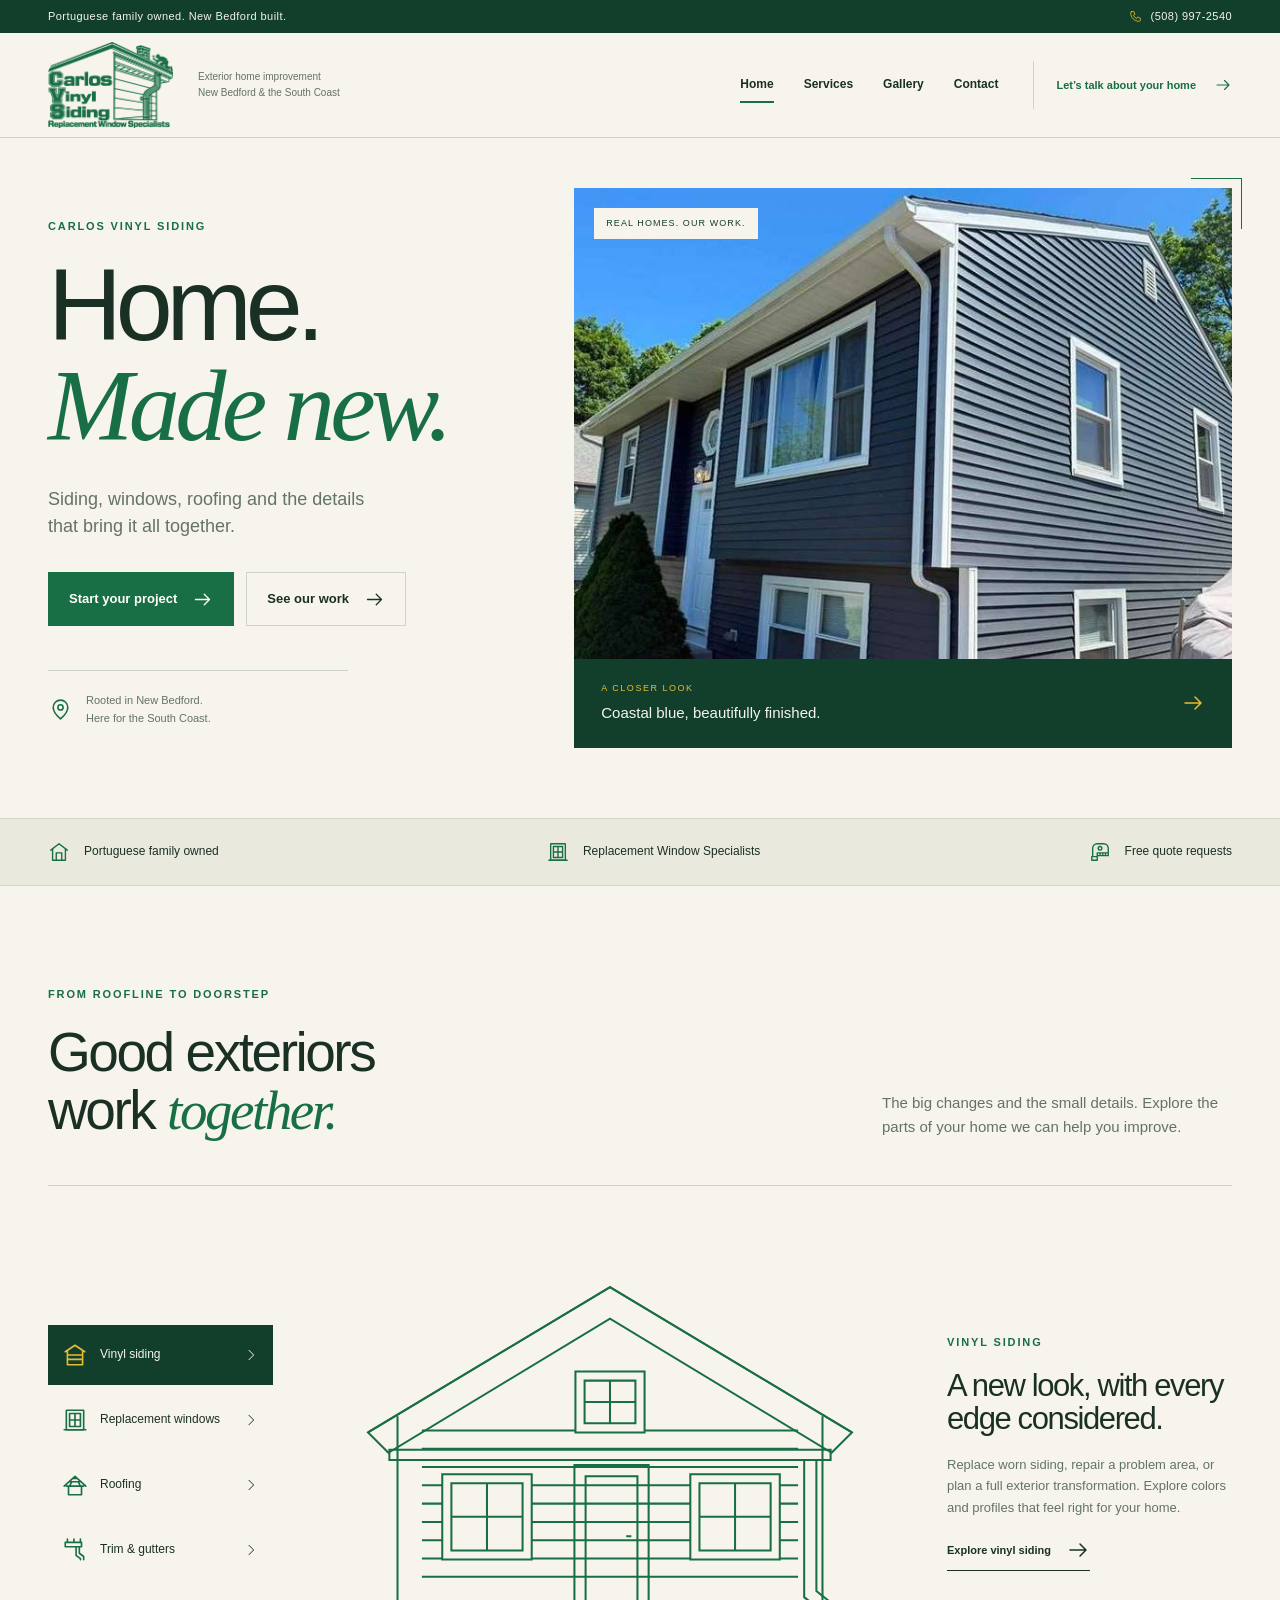
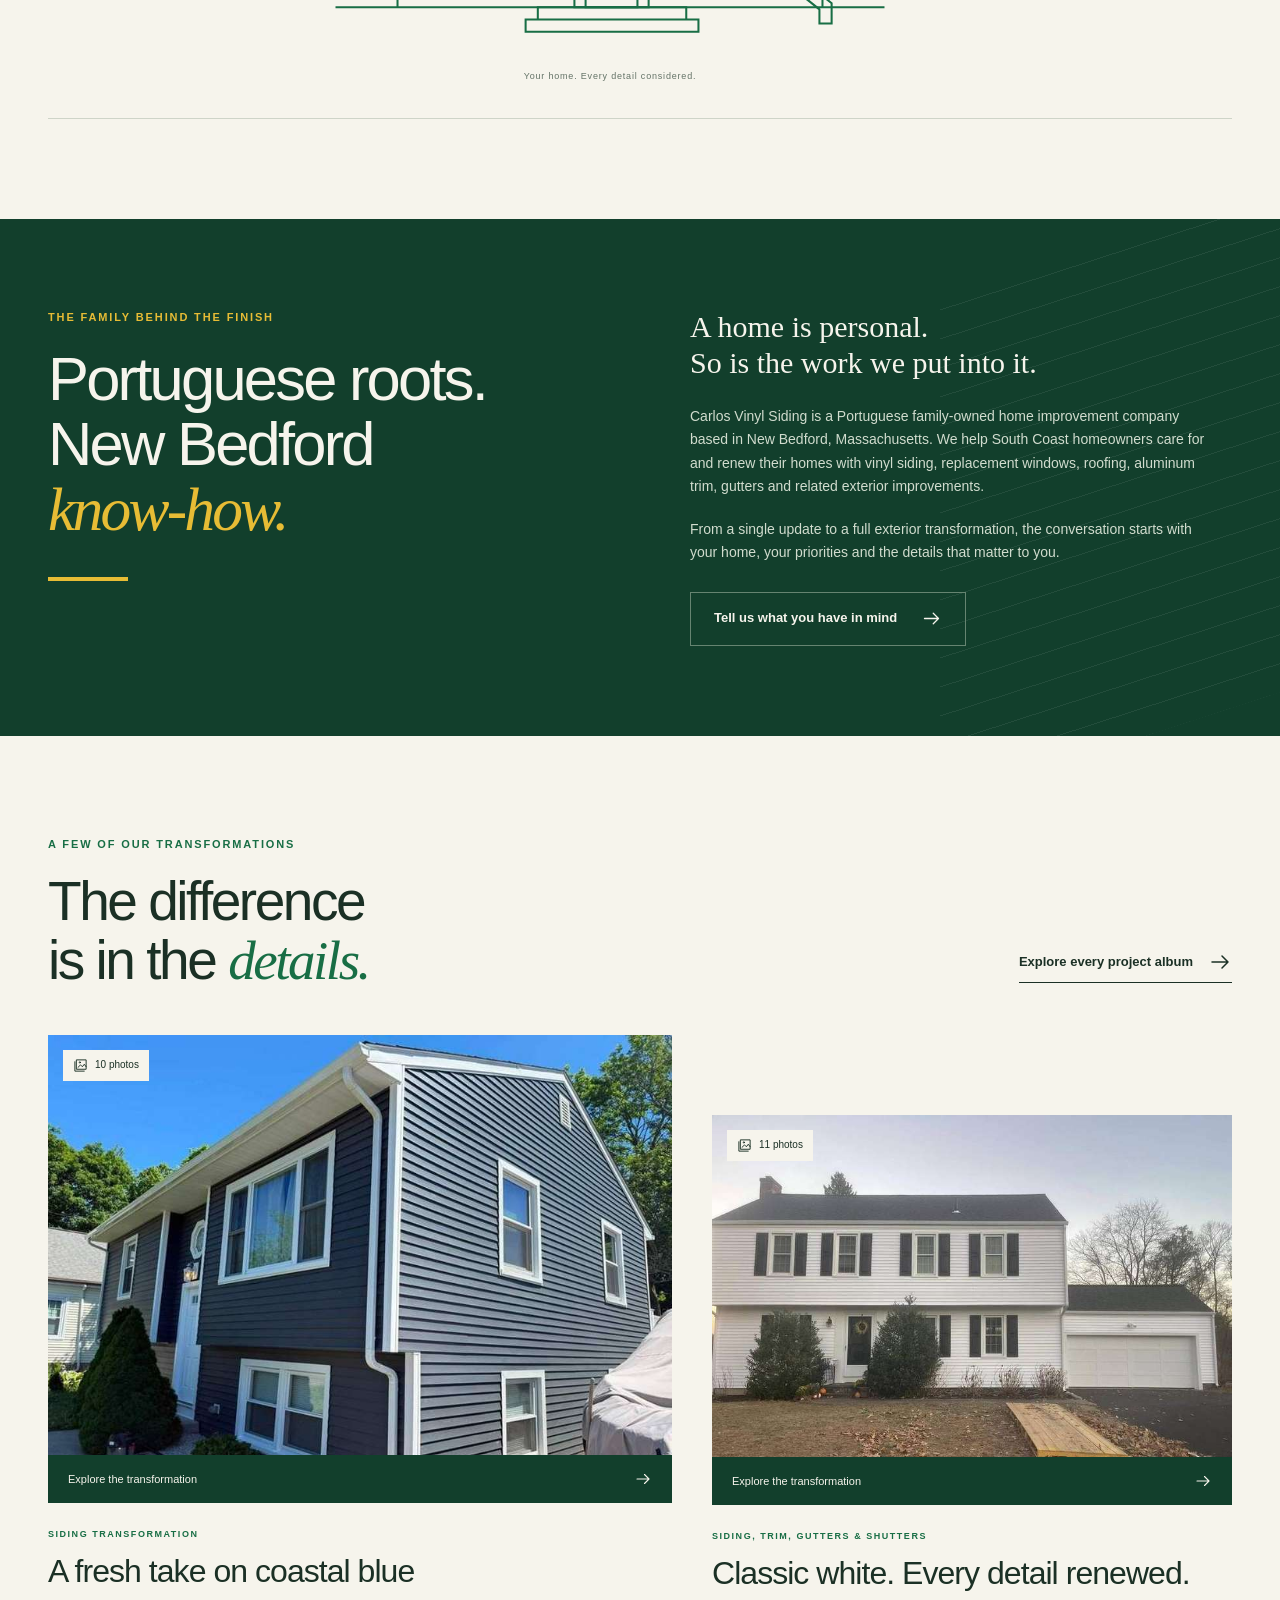
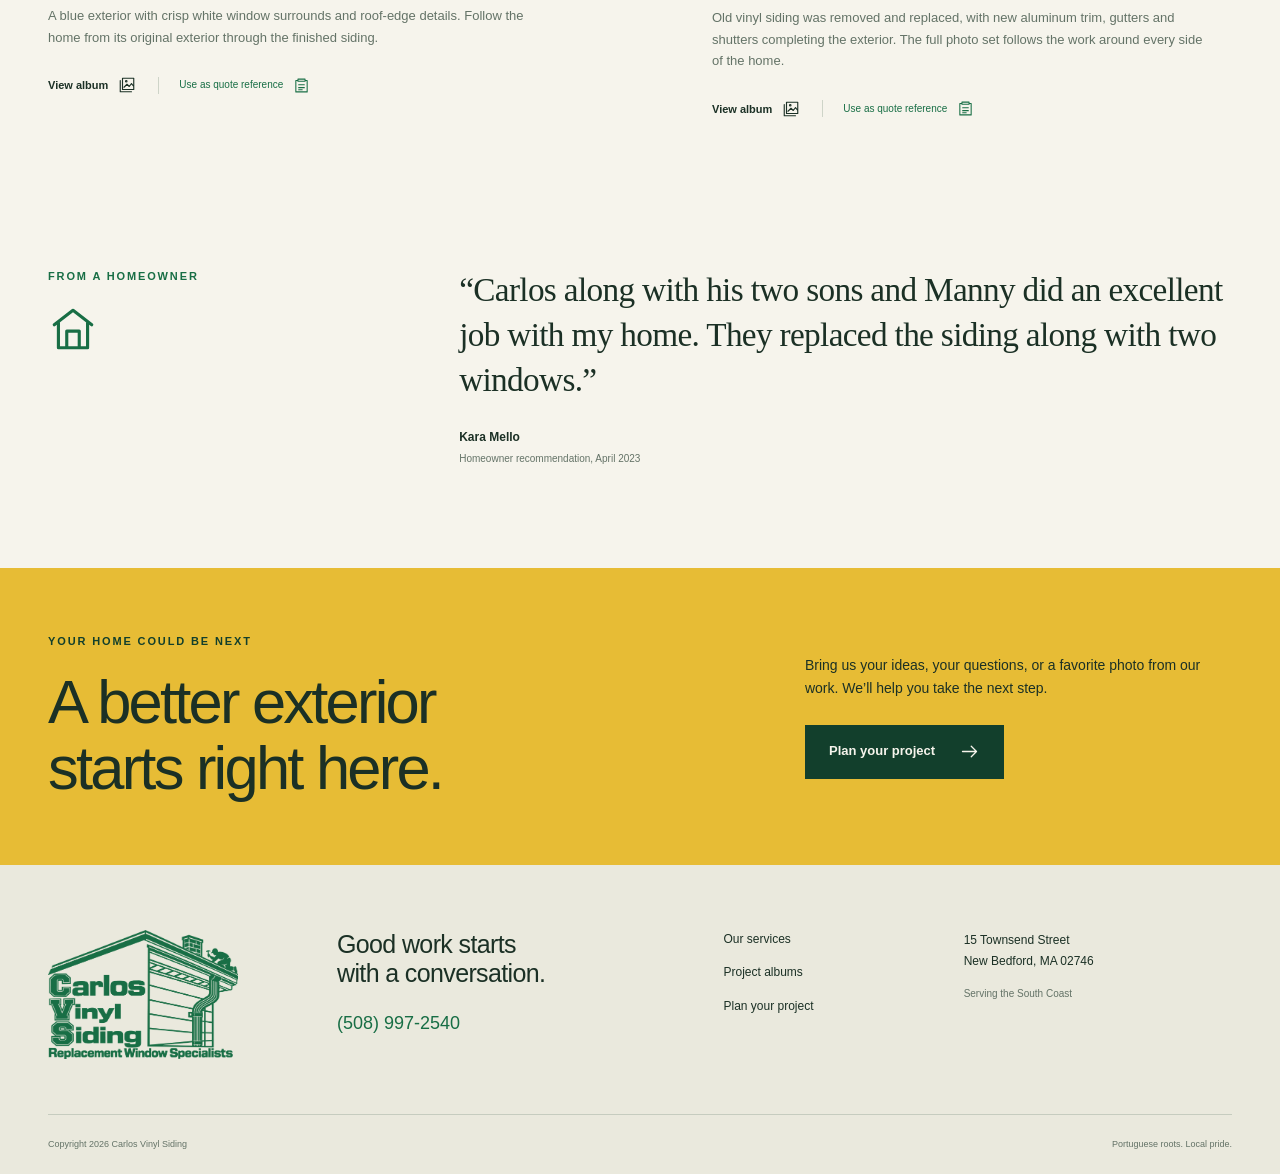
==== commit dd89290e: "Build complete local project gallery and quote experience" ====
--- a/index.html
+++ b/index.html
@@ -1,188 +1,6 @@
-<!doctype html>
-<html lang="en">
-<head>
-  <meta charset="utf-8">
-  <meta name="viewport" content="width=device-width, initial-scale=1">
-  <meta name="theme-color" content="#f7f5ed">
-  <meta name="description" content="Carlos Vinyl Siding is a Portuguese family-owned home improvement company in New Bedford, MA, specializing in vinyl siding, roofing, replacement windows, gutters, and exterior trim.">
-  <meta property="og:title" content="Carlos Vinyl Siding | Replacement Window Specialists">
-  <meta property="og:description" content="Exterior home improvements from a Portuguese family-owned company in New Bedford, Massachusetts.">
-  <meta property="og:url" content="https://carlos-vinyl-siding.vercel.app/">
-  <meta property="og:type" content="website">
-  <link rel="canonical" href="https://carlos-vinyl-siding.vercel.app/">
-  <link rel="icon" href="assets/favicon.svg" type="image/svg+xml">
-  <link rel="stylesheet" href="styles.css">
-  <title>Carlos Vinyl Siding | Replacement Window Specialists</title>
-  <script type="application/ld+json">
-  {
-    "@context": "https://schema.org",
-    "@type": "HomeAndConstructionBusiness",
-    "name": "Carlos Vinyl Siding",
-    "alternateName": "Carlos Vinyl Siding — Replacement Window Specialists",
-    "url": "https://carlos-vinyl-siding.vercel.app/",
-    "logo": "https://carlos-vinyl-siding.vercel.app/assets/carlos-vinyl-siding.png",
-    "image": "https://carlos-vinyl-siding.vercel.app/assets/carlos-vinyl-siding.png",
-    "telephone": "+1-508-997-2540",
-    "address": {
-      "@type": "PostalAddress",
-      "streetAddress": "15 Townsend Street",
-      "addressLocality": "New Bedford",
-      "addressRegion": "MA",
-      "postalCode": "02746",
-      "addressCountry": "US"
-    },
-    "areaServed": {
-      "@type": "Place",
-      "name": "New Bedford and the South Coast of Massachusetts"
-    },
-    
-    "hasOfferCatalog": {
-      "@type": "OfferCatalog",
-      "name": "Home exterior services",
-      "itemListElement": [
-        {"@type": "Offer", "itemOffered": {"@type": "Service", "name": "Vinyl siding"}},
-        {"@type": "Offer", "itemOffered": {"@type": "Service", "name": "Roofing"}},
-        {"@type": "Offer", "itemOffered": {"@type": "Service", "name": "Replacement windows"}},
-        {"@type": "Offer", "itemOffered": {"@type": "Service", "name": "Aluminum trim and gutters"}}
-      ]
-    }
-  }
-  </script>
-  <script src="script.js" defer></script>
-</head>
-<body data-root="">
-  <div class="topline">
-    <div class="container topline-inner">
-      <p>New Bedford, Massachusetts <span class="topline-dot" aria-hidden="true"></span> Serving the South Coast</p>
-      <a href="tel:+15089972540" class="topline-phone">
-        <svg viewBox="0 0 24 24" aria-hidden="true"><path d="M5 4h3l2 5-2.1 1.6a15 15 0 0 0 5.5 5.5L15 14l5 2v3c0 1.1-.9 2-2 2C10 21 3 14 3 6c0-1.1.9-2 2-2Z"/></svg>
-        <span>(508) 997-2540</span>
-      </a>
-    </div>
-  </div>
-  <header class="site-header">
-    <div class="container header-inner">
-      <a class="brand" href="./" aria-label="Carlos Vinyl Siding home">
-        <img class="brand-logo" src="assets/carlos-vinyl-siding.png" alt="Carlos Vinyl Siding logo" width="98" height="67">
-        <span class="brand-copy"><strong>Carlos Vinyl Siding</strong><small>Replacement Window Specialists</small></span>
-      </a>
-      <button class="menu-toggle" type="button" aria-label="Open navigation" aria-expanded="false" aria-controls="primary-navigation" data-menu-toggle>
-        <svg viewBox="0 0 24 24" aria-hidden="true"><path d="M4 7h16M4 12h16M4 17h16"/></svg>
-      </button>
-      <nav class="primary-navigation" id="primary-navigation" aria-label="Primary navigation" data-primary-navigation>
-        <a href="./" aria-current="page">Home</a>
-        <a href="services/">Services</a>
-        <a href="gallery/">Gallery</a>
-        <a href="contact/" class="nav-cta">Request a Quote <svg class="arrow-icon arrow-icon-up" viewBox="0 0 16 16" aria-hidden="true"><path d="M4 12 12 4M5 4h7v7"/></svg></a>
-      </nav>
-    </div>
-  </header>
-
-  <main>
-    <section class="home-hero">
-      <div class="container hero-grid">
-        <div class="hero-copy">
-          <p class="eyebrow"><span class="eyebrow-mark" aria-hidden="true"></span> Portuguese family-owned <span class="eyebrow-divider">/</span> New Bedford, MA</p>
-          <h1>A better-looking exterior starts <em>right here.</em></h1>
-          <p class="hero-lede">Siding, roofing, replacement windows, gutters, and exterior trim for homes across New Bedford and the South Coast.</p>
-          <div class="hero-actions">
-            <a class="button button-primary" href="contact/">Request a Free Quote <svg class="arrow-icon arrow-icon-up" viewBox="0 0 16 16" aria-hidden="true"><path d="M4 12 12 4M5 4h7v7"/></svg></a>
-            <a class="button button-light" href="gallery/">See Recent Work <svg class="arrow-icon arrow-icon-right" viewBox="0 0 16 16" aria-hidden="true"><path d="M2.5 8h10m-4-4 4 4-4 4"/></svg></a>
-          </div>
-          <div class="hero-assurances" aria-label="Company highlights">
-            <div class="assurance-item"><span class="assurance-check" aria-hidden="true"><svg viewBox="0 0 24 24"><path d="m5 12 4 4L19 6"/></svg></span><span>Family-owned in New Bedford</span></div>
-            <div class="assurance-item"><span class="assurance-check" aria-hidden="true"><svg viewBox="0 0 24 24"><path d="m5 12 4 4L19 6"/></svg></span><span>Free quote requests</span></div>
-          </div>
-        </div>
-        <div class="hero-visual">
-          <div class="hero-visual-top"><span class="visual-kicker">A look at the work</span><a href="gallery/">View all 5 projects <svg class="arrow-icon arrow-icon-up" viewBox="0 0 16 16" aria-hidden="true"><path d="M4 12 12 4M5 4h7v7"/></svg></a></div>
-          <div class="hero-project-frame hero-project-photo">
-            <img src="assets/gallery/latest-progress.jpg" alt="Carlos Vinyl Siding crew working on a recent blue vinyl siding project" width="370" height="370" fetchpriority="high">
-            <span class="hero-photo-tag">Recent siding work</span>
-          </div>
-          <div class="hero-image-caption"><span class="caption-pin" aria-hidden="true"><svg viewBox="0 0 24 24"><path d="M20 10c0 5-8 12-8 12S4 15 4 10a8 8 0 1 1 16 0Z"/><circle cx="12" cy="10" r="2.5"/></svg></span><span>Local work. Real homes. South Coast, MA.</span></div>
-          <span class="hero-corner-stamp" aria-hidden="true">CVS<br><small>EST.</small><br>1985</span>
-        </div>
-      </div>
-      <div class="hero-bottom-rule" aria-hidden="true"><span></span><span></span><span></span></div>
-    </section>
-
-    <section class="section services-teaser" aria-labelledby="services-heading">
-      <div class="container">
-        <div class="section-heading section-heading-row">
-          <div><p class="eyebrow"><span class="eyebrow-mark" aria-hidden="true"></span> Home exterior specialists</p><h2 id="services-heading">The details that make a home feel finished.</h2></div>
-          <a class="text-link" href="services/">Explore all services <svg class="arrow-icon arrow-icon-right" viewBox="0 0 16 16" aria-hidden="true"><path d="M2.5 8h10m-4-4 4 4-4 4"/></svg></a>
-        </div>
-        <div class="service-teaser-grid">
-          <a class="service-teaser-card" href="services/#siding">
-            <span class="service-icon"><svg viewBox="0 0 32 32" aria-hidden="true"><path d="M4 14 16 5l12 9M7 13v14h18V13M11 17h10M11 21h10M11 25h10"/></svg></span>
-            <span class="service-number">01</span><h3>Vinyl siding</h3><p>Freshen the exterior and make the most of your home’s curb appeal.</p><svg class="card-arrow arrow-icon arrow-icon-up" viewBox="0 0 16 16" aria-hidden="true"><path d="M4 12 12 4M5 4h7v7"/></svg>
-          </a>
-          <a class="service-teaser-card" href="services/#roofing">
-            <span class="service-icon"><svg viewBox="0 0 32 32" aria-hidden="true"><path d="M4 15 16 6l12 9M7 14v13h18V14M10 15h12M12 10l2 2M18 10l2 2M11 20h10"/></svg></span>
-            <span class="service-number">02</span><h3>Roofing</h3><p>Roofing projects that help protect your home through every season.</p><svg class="card-arrow arrow-icon arrow-icon-up" viewBox="0 0 16 16" aria-hidden="true"><path d="M4 12 12 4M5 4h7v7"/></svg>
-          </a>
-          <a class="service-teaser-card" href="services/#windows">
-            <span class="service-icon"><svg viewBox="0 0 32 32" aria-hidden="true"><rect x="7" y="5" width="18" height="22" rx="1"/><path d="M16 5v22M7 16h18M10 9h3M19 9h3"/></svg></span>
-            <span class="service-number">03</span><h3>Replacement windows</h3><p>Replace worn or outdated windows with a clean, well-fitted update.</p><svg class="card-arrow arrow-icon arrow-icon-up" viewBox="0 0 16 16" aria-hidden="true"><path d="M4 12 12 4M5 4h7v7"/></svg>
-          </a>
-          <a class="service-teaser-card" href="services/#trim-gutters">
-            <span class="service-icon"><svg viewBox="0 0 32 32" aria-hidden="true"><path d="M5 8h22v4H5zM7 12v12c0 2 2 3 4 3h10c2 0 4-1 4-3V12M10 17h12M10 21h12"/></svg></span>
-            <span class="service-number">04</span><h3>Trim &amp; gutters</h3><p>Aluminum trim, gutters, and downspouts for a tidy exterior finish.</p><svg class="card-arrow arrow-icon arrow-icon-up" viewBox="0 0 16 16" aria-hidden="true"><path d="M4 12 12 4M5 4h7v7"/></svg>
-          </a>
-        </div>
-      </div>
-    </section>
-
-    <section class="family-section">
-      <div class="container family-grid">
-        <div class="family-art" aria-hidden="true">
-          <div class="family-art-block family-art-green"></div><div class="family-art-block family-art-gold"></div>
-          <div class="family-art-note"><span>New Bedford</span><strong>Built with<br>family pride.</strong><small>South Coast, Massachusetts</small></div>
-          <svg class="family-house-line" viewBox="0 0 300 240"><path d="m38 113 112-82 112 82M63 96v113h174V96M110 209v-73h82v73M91 113h20m77 0h20M80 127h20m100 0h20"/></svg>
-        </div>
-        <div class="family-copy">
-          <p class="eyebrow"><span class="eyebrow-mark" aria-hidden="true"></span> A local family behind the work</p>
-          <h2>Portuguese roots.<br><em>New Bedford know-how.</em></h2>
-          <p>Carlos Vinyl Siding is a Portuguese family-owned home improvement company rooted in New Bedford, Massachusetts. Serving homeowners across the South Coast, the team focuses on roofing, vinyl siding, aluminum trim, gutters, replacement windows, and other exterior improvements that help a home look cared for and ready for New England weather.</p>
-          <a class="button button-dark" href="services/">Meet your project options <svg class="arrow-icon arrow-icon-right" viewBox="0 0 16 16" aria-hidden="true"><path d="M2.5 8h10m-4-4 4 4-4 4"/></svg></a>
-        </div>
-      </div>
-    </section>
-
-    <section class="section review-section" aria-labelledby="review-heading">
-      <div class="container review-grid">
-        <div>
-          <p class="eyebrow"><span class="eyebrow-mark" aria-hidden="true"></span> A homeowner’s recommendation</p>
-          <h2 id="review-heading">The best work speaks through the people who live with it.</h2>
-          <p class="review-context">A homeowner’s recommendation</p>
-        </div>
-        <blockquote class="review-quote">
-          <span class="quote-mark" aria-hidden="true">“</span>
-          <p>Carlos along with his two sons and Manny did an excellent job with my home. They replaced the siding along with two windows.</p>
-          <footer><strong>Kara Mello</strong><span>Homeowner recommendation · April 21, 2023</span></footer>
-        </blockquote>
-      </div>
-    </section>
-
-    <section class="quote-banner">
-      <div class="container quote-banner-inner">
-        <div><p class="eyebrow eyebrow-light"><span class="eyebrow-mark" aria-hidden="true"></span> Have a project in mind?</p><h2>Let’s talk about your home.</h2><p>Tell us what you’re looking to update and request a free quote.</p></div>
-        <a class="button button-yellow" href="contact/">Start a Quote <svg class="arrow-icon arrow-icon-up" viewBox="0 0 16 16" aria-hidden="true"><path d="M4 12 12 4M5 4h7v7"/></svg></a>
-      </div>
-    </section>
-  </main>
-
-  <footer class="site-footer">
-    <div class="container footer-main">
-      <div class="footer-brand-block">
-        <a class="footer-logo-link" href="./"><img src="assets/carlos-vinyl-siding.png" alt="Carlos Vinyl Siding — Replacement Window Specialists" width="260" height="177"></a>
-        <p>Portuguese family-owned home improvement in New Bedford and the South Coast.</p>
-      </div>
-      <div class="footer-column"><h2>Explore</h2><a href="services/">Services</a><a href="gallery/">Project gallery</a><a href="contact/">Request a quote</a></div>
-      <div class="footer-column"><h2>Get in touch</h2><a href="tel:+15089972540">(508) 997-2540</a><a href="https://maps.google.com/?q=15+Townsend+Street,+New+Bedford,+MA+02746" target="_blank" rel="noopener noreferrer">15 Townsend Street<br>New Bedford, MA 02746</a></div>
-    </div>
-    <div class="container footer-bottom"><span>© <span data-current-year>2026</span> Carlos Vinyl Siding</span><span>New Bedford, MA <span class="footer-dot" aria-hidden="true"></span> Replacement Window Specialists</span></div>
-  </footer>
-</body>
-</html>
+<!doctype html><html lang="en"><head><meta charset="utf-8"><meta name="viewport" content="width=device-width,initial-scale=1"><meta name="theme-color" content="#186e45"><title>Carlos Vinyl Siding | Home Improvement in New Bedford, MA</title><meta name="description" content="Portuguese family-owned siding, window, roofing and exterior specialists in New Bedford, MA. Explore real project transformations and plan your free quote."><meta property="og:type" content="website"><meta property="og:title" content="Carlos Vinyl Siding | Home Improvement in New Bedford, MA"><meta property="og:description" content="Portuguese family-owned siding, window, roofing and exterior specialists in New Bedford, MA. Explore real project transformations and plan your free quote."><meta property="og:image" content="https://carlos-vinyl-siding.vercel.app/assets/projects/coastal-blue/07.jpg"><meta property="og:url" content="https://carlos-vinyl-siding.vercel.app/"><link rel="canonical" href="https://carlos-vinyl-siding.vercel.app/"><link rel="icon" type="image/svg+xml" href="/assets/favicon.svg"><link rel="stylesheet" href="/styles.css?v=20261107"><script src="/projects.js?v=20261107" defer></script><script src="/script.js?v=20261107" defer></script><script type="application/ld+json">{"@context": "https://schema.org", "@type": "HomeAndConstructionBusiness", "name": "Carlos Vinyl Siding", "alternateName": "Carlos Vinyl Siding Replacement Window Specialists", "url": "https://carlos-vinyl-siding.vercel.app/", "telephone": "+1-508-997-2540", "image": "https://carlos-vinyl-siding.vercel.app/assets/projects/coastal-blue/07.jpg", "logo": "https://carlos-vinyl-siding.vercel.app/assets/carlos-vinyl-siding-green.png", "address": {"@type": "PostalAddress", "streetAddress": "15 Townsend Street", "addressLocality": "New Bedford", "addressRegion": "MA", "postalCode": "02746", "addressCountry": "US"}, "areaServed": ["New Bedford, Massachusetts", "South Coast, Massachusetts"], "description": "Portuguese family-owned home improvement company specializing in roofing, vinyl siding, aluminum trim, gutters and replacement windows."}</script></head><body data-page="home"><a class="skip-link" href="#main">Skip to content</a><div class="local-bar"><div class="wrap"><span>Portuguese family owned. New Bedford built.</span><a href="tel:+15089972540"><svg class="icon " viewBox="0 0 24 24" fill="none" stroke="currentColor" stroke-width="1.5" stroke-linecap="round" stroke-linejoin="round" aria-hidden="true" focusable="false"><path d="M5 3h4l2 5-3 2a16 16 0 0 0 6 6l2-3 5 2v4c0 1-1 2-2 2C10 21 3 14 3 5c0-1 1-2 2-2Z"/></svg>(508) 997-2540</a></div></div><header class="header"><div class="wrap nav-wrap"><a class="brand" href="/" aria-label="Carlos Vinyl Siding home"><img src="/assets/carlos-vinyl-siding-green.png" width="2047" height="1396" alt="Carlos Vinyl Siding — Replacement Window Specialists"></a><span class="brand-note">Exterior home improvement<br>New Bedford &amp; the South Coast</span><button class="menu-button" type="button" aria-label="Open navigation" aria-expanded="false" aria-controls="navigation"><svg class="icon " viewBox="0 0 24 24" fill="none" stroke="currentColor" stroke-width="1.5" stroke-linecap="round" stroke-linejoin="round" aria-hidden="true" focusable="false"><path d="M4 6h16M4 12h16M4 18h16"/></svg><span>Menu</span></button><nav id="navigation" aria-label="Main navigation"><a href="/" aria-current="page">Home</a><a href="/services/">Services</a><a href="/gallery/">Gallery</a><a href="/contact/">Contact</a></nav><a class="header-quote" href="/contact/">Let’s talk about your home<svg class="icon " viewBox="0 0 24 24" fill="none" stroke="currentColor" stroke-width="1.5" stroke-linecap="round" stroke-linejoin="round" aria-hidden="true" focusable="false"><path d="M4 12h16m-6-6 6 6-6 6"/></svg></a></div></header><main id="main"><section class="home-hero wrap"><div class="hero-intro"><p class="eyebrow">Carlos Vinyl Siding</p><h1>Home.<br><em>Made new.</em></h1><p class="hero-lede">Siding, windows, roofing and the details that bring it all together.</p><div class="hero-actions"><a class="button primary" href="/contact/">Start your project<svg class="icon " viewBox="0 0 24 24" fill="none" stroke="currentColor" stroke-width="1.5" stroke-linecap="round" stroke-linejoin="round" aria-hidden="true" focusable="false"><path d="M4 12h16m-6-6 6 6-6 6"/></svg></a><a class="button outline" href="/gallery/">See our work<svg class="icon " viewBox="0 0 24 24" fill="none" stroke="currentColor" stroke-width="1.5" stroke-linecap="round" stroke-linejoin="round" aria-hidden="true" focusable="false"><path d="M4 12h16m-6-6 6 6-6 6"/></svg></a></div><div class="hero-local"><svg class="icon " viewBox="0 0 24 24" fill="none" stroke="currentColor" stroke-width="1.5" stroke-linecap="round" stroke-linejoin="round" aria-hidden="true" focusable="false"><path d="M19 10c0 5-7 11-7 11S5 15 5 10a7 7 0 1 1 14 0Z"/><circle cx="12" cy="10" r="2.5"/></svg><span>Rooted in New Bedford.<br>Here for the South Coast.</span></div></div><div class="hero-photo"><img src="/assets/projects/coastal-blue/07.jpg" alt="Finished blue vinyl siding and white window trim on a local home" width="1800" height="1350" fetchpriority="high"><span class="image-note">Real homes. Our work.</span><a class="hero-caption" href="/gallery/?project=coastal-blue"><div><span>A closer look</span><strong>Coastal blue, beautifully finished.</strong></div><svg class="icon " viewBox="0 0 24 24" fill="none" stroke="currentColor" stroke-width="1.5" stroke-linecap="round" stroke-linejoin="round" aria-hidden="true" focusable="false"><path d="M4 12h16m-6-6 6 6-6 6"/></svg></a></div></section>
+<section class="craft-band"><div class="wrap"><span><svg class="icon " viewBox="0 0 24 24" fill="none" stroke="currentColor" stroke-width="1.5" stroke-linecap="round" stroke-linejoin="round" aria-hidden="true" focusable="false"><path d="m3 10 9-7 9 7M5 9v12h14V9M9 21v-8h6v8"/></svg>Portuguese family owned</span><span><svg class="icon " viewBox="0 0 24 24" fill="none" stroke="currentColor" stroke-width="1.5" stroke-linecap="round" stroke-linejoin="round" aria-hidden="true" focusable="false"><rect x="4" y="3" width="16" height="18" rx=".5"/><path d="M7 6h10v12H7zM12 6v12M7 12h10M2 21h20"/></svg>Replacement Window Specialists</span><span><svg class="icon " viewBox="0 0 24 24" fill="none" stroke="currentColor" stroke-width="1.5" stroke-linecap="round" stroke-linejoin="round" aria-hidden="true" focusable="false"><path d="M4 17V8a5 5 0 0 1 5-5h7a5 5 0 0 1 5 5v8H9v5H3v-4h6M9 16v-3h12M12 13v3m3-3v3m3-3v3"/><circle cx="12" cy="8" r="2"/></svg>Free quote requests</span></div></section>
+<section class="section wrap"><div class="section-heading"><div><p class="eyebrow">From roofline to doorstep</p><h2>Good exteriors<br>work <em>together.</em></h2></div><p>The big changes and the small details. Explore the parts of your home we can help you improve.</p></div><div class="service-explorer"><div class="service-tabs" aria-label="Explore exterior services"><button type="button" class="service-tab" data-service-tab="siding" aria-pressed="true"><svg class="icon " viewBox="0 0 24 24" fill="none" stroke="currentColor" stroke-width="1.5" stroke-linecap="round" stroke-linejoin="round" aria-hidden="true" focusable="false"><path d="m3 9 9-6 9 6M5 8v13h14V8M5 12h14M5 16h14"/></svg>Vinyl siding<svg class="icon " viewBox="0 0 24 24" fill="none" stroke="currentColor" stroke-width="1.5" stroke-linecap="round" stroke-linejoin="round" aria-hidden="true" focusable="false"><path d="m9 5 7 7-7 7"/></svg></button><button type="button" class="service-tab" data-service-tab="windows" aria-pressed="false"><svg class="icon " viewBox="0 0 24 24" fill="none" stroke="currentColor" stroke-width="1.5" stroke-linecap="round" stroke-linejoin="round" aria-hidden="true" focusable="false"><rect x="4" y="3" width="16" height="18" rx=".5"/><path d="M7 6h10v12H7zM12 6v12M7 12h10M2 21h20"/></svg>Replacement windows<svg class="icon " viewBox="0 0 24 24" fill="none" stroke="currentColor" stroke-width="1.5" stroke-linecap="round" stroke-linejoin="round" aria-hidden="true" focusable="false"><path d="m9 5 7 7-7 7"/></svg></button><button type="button" class="service-tab" data-service-tab="roofing" aria-pressed="false"><svg class="icon " viewBox="0 0 24 24" fill="none" stroke="currentColor" stroke-width="1.5" stroke-linecap="round" stroke-linejoin="round" aria-hidden="true" focusable="false"><path d="m2 13 10-9 10 9M4 13h16M6 13v8h12v-8M7 9h10M10 6h4M9 9l-2 4m8-4 2 4"/></svg>Roofing<svg class="icon " viewBox="0 0 24 24" fill="none" stroke="currentColor" stroke-width="1.5" stroke-linecap="round" stroke-linejoin="round" aria-hidden="true" focusable="false"><path d="m9 5 7 7-7 7"/></svg></button><button type="button" class="service-tab" data-service-tab="gutters" aria-pressed="false"><svg class="icon " viewBox="0 0 24 24" fill="none" stroke="currentColor" stroke-width="1.5" stroke-linecap="round" stroke-linejoin="round" aria-hidden="true" focusable="false"><path d="M3 5h15v4H3zM16 9v6l4 3v3M13 9v8l4 3v1M5 2v3M11 2v3M17 2v3"/></svg>Trim & gutters<svg class="icon " viewBox="0 0 24 24" fill="none" stroke="currentColor" stroke-width="1.5" stroke-linecap="round" stroke-linejoin="round" aria-hidden="true" focusable="false"><path d="m9 5 7 7-7 7"/></svg></button></div><div class="house-panel" data-house-service="siding"><svg class="house-drawing" viewBox="0 0 600 440" role="img" aria-label="House exterior showing roofing, siding, windows and gutters"><g fill="none" stroke="currentColor" stroke-width="2"><path d="M30 380h540M62 208 300 65l238 143M91 192v188h418V192M115 206h370M115 224h370M115 242h370M115 260h370M115 278h370M115 296h370M115 314h370M115 332h370M115 350h370"/><path class="house-roof" d="M62 208 300 65l238 143-20 20-218-132L82 228Z"/><path class="house-gutters" d="M83 225h434v10H83zM503 235v129l15 12v20h-12v-14l-15-12V235"/><g class="house-siding"><path d="M265 240h73v140h-73z"/><path d="M276 251h51v129h-51zM321 310h-5"/></g><g class="house-windows" fill="var(--paper)"><path d="M135 249h88v84h-88zM379 249h88v84h-88zM266 148h68v60h-68z"/><path d="M144 258h70v66h-70zM388 258h70v66h-70zM275 157h50v42h-50zM179 258v66m-35-33h70M423 258v66m-35-33h70M300 157v42m-25-21h50"/></g><path d="M229 380h146v12H229zM217 392h170v12H217z"/></g></svg><span class="drawing-note">Your home. Every detail considered.</span></div><div class="service-copy"><div class="service-panel" data-service-panel="siding"><p class="eyebrow">Vinyl siding</p><h3>A new look, with every edge considered.</h3><p>Replace worn siding, repair a problem area, or plan a full exterior transformation. Explore colors and profiles that feel right for your home.</p><a class="text-link" href="/services/#siding">Explore vinyl siding<svg class="icon " viewBox="0 0 24 24" fill="none" stroke="currentColor" stroke-width="1.5" stroke-linecap="round" stroke-linejoin="round" aria-hidden="true" focusable="false"><path d="M4 12h16m-6-6 6 6-6 6"/></svg></a></div><div class="service-panel" data-service-panel="windows" hidden><p class="eyebrow">Replacement windows</p><h3>A clearer view of what’s possible.</h3><p>Tell us about drafty, aging or difficult-to-operate windows. We’ll discuss the openings, styles and replacement work you have in mind.</p><a class="text-link" href="/services/#windows">Explore replacement windows<svg class="icon " viewBox="0 0 24 24" fill="none" stroke="currentColor" stroke-width="1.5" stroke-linecap="round" stroke-linejoin="round" aria-hidden="true" focusable="false"><path d="M4 12h16m-6-6 6 6-6 6"/></svg></a></div><div class="service-panel" data-service-panel="roofing" hidden><p class="eyebrow">Roofing</p><h3>Start with the roof over your head.</h3><p>Planning a new roof or concerned about a repair? Share what you’ve noticed, the approximate roof age and any areas where water is getting in.</p><a class="text-link" href="/services/#roofing">Explore roofing<svg class="icon " viewBox="0 0 24 24" fill="none" stroke="currentColor" stroke-width="1.5" stroke-linecap="round" stroke-linejoin="round" aria-hidden="true" focusable="false"><path d="M4 12h16m-6-6 6 6-6 6"/></svg></a></div><div class="service-panel" data-service-panel="gutters" hidden><p class="eyebrow">Trim & gutters</p><h3>The finishing details do real work.</h3><p>Aluminum trim, gutters and downspouts help bring the exterior together. Include soffit, fascia and roof-edge details in the same conversation.</p><a class="text-link" href="/services/#gutters">Explore trim & gutters<svg class="icon " viewBox="0 0 24 24" fill="none" stroke="currentColor" stroke-width="1.5" stroke-linecap="round" stroke-linejoin="round" aria-hidden="true" focusable="false"><path d="M4 12h16m-6-6 6 6-6 6"/></svg></a></div></div></div></section>
+<section class="family-section"><div class="wrap family-grid"><div class="family-title"><p class="eyebrow">The family behind the finish</p><h2>Portuguese roots.<br>New Bedford<br><em>know-how.</em></h2><span class="family-line" aria-hidden="true"></span></div><div class="family-copy"><p class="large-copy">A home is personal.<br>So is the work we put into it.</p><p>Carlos Vinyl Siding is a Portuguese family-owned home improvement company based in New Bedford, Massachusetts. We help South Coast homeowners care for and renew their homes with vinyl siding, replacement windows, roofing, aluminum trim, gutters and related exterior improvements.</p><p>From a single update to a full exterior transformation, the conversation starts with your home, your priorities and the details that matter to you.</p><a class="button outline" href="/contact/">Tell us what you have in mind<svg class="icon " viewBox="0 0 24 24" fill="none" stroke="currentColor" stroke-width="1.5" stroke-linecap="round" stroke-linejoin="round" aria-hidden="true" focusable="false"><path d="M4 12h16m-6-6 6 6-6 6"/></svg></a></div></div></section>
+<section class="section wrap"><div class="section-heading"><div><p class="eyebrow">A few of our transformations</p><h2>The difference<br>is in the <em>details.</em></h2></div><a class="text-link" href="/gallery/">Explore every project album<svg class="icon " viewBox="0 0 24 24" fill="none" stroke="currentColor" stroke-width="1.5" stroke-linecap="round" stroke-linejoin="round" aria-hidden="true" focusable="false"><path d="M4 12h16m-6-6 6 6-6 6"/></svg></a></div><div class="home-projects"><article class="project-card " id="coastal-blue"><a class="project-cover" href="/assets/projects/coastal-blue/07.jpg" data-project="coastal-blue" data-photo="6" aria-label="Open Coastal blue album"><img src="/assets/projects/coastal-blue/07.jpg" alt="A fresh take on coastal blue — finished exterior" loading="lazy" width="1200" height="900"><span class="photo-label"><svg class="icon " viewBox="0 0 24 24" fill="none" stroke="currentColor" stroke-width="1.5" stroke-linecap="round" stroke-linejoin="round" aria-hidden="true" focusable="false"><path d="M6 3h15v15H6zM3 6v15h15M8 15l4-4 3 3 3-4 3 4"/><circle cx="11" cy="7" r="1"/></svg>10 photos</span><span class="open-album">Explore the transformation<svg class="icon " viewBox="0 0 24 24" fill="none" stroke="currentColor" stroke-width="1.5" stroke-linecap="round" stroke-linejoin="round" aria-hidden="true" focusable="false"><path d="M4 12h16m-6-6 6 6-6 6"/></svg></span></a><div class="project-copy"><p class="eyebrow">Siding transformation</p><h2>A fresh take on coastal blue</h2><p>A blue exterior with crisp white window surrounds and roof-edge details. Follow the home from its original exterior through the finished siding.</p><div class="project-actions"><button class="text-button" type="button" data-project="coastal-blue" data-photo="6">View album<svg class="icon " viewBox="0 0 24 24" fill="none" stroke="currentColor" stroke-width="1.5" stroke-linecap="round" stroke-linejoin="round" aria-hidden="true" focusable="false"><path d="M6 3h15v15H6zM3 6v15h15M8 15l4-4 3 3 3-4 3 4"/><circle cx="11" cy="7" r="1"/></svg></button><a href="/contact/?reference=coastal-blue&amp;photo=6">Use as quote reference<svg class="icon " viewBox="0 0 24 24" fill="none" stroke="currentColor" stroke-width="1.5" stroke-linecap="round" stroke-linejoin="round" aria-hidden="true" focusable="false"><path d="M7 3h10v3H7zM7 5H4v16h16V5h-3M8 11h8M8 15h8M8 18h5"/></svg></a></div></div></article><article class="project-card " id="complete-exterior"><a class="project-cover" href="/assets/projects/complete-exterior/07.jpg" data-project="complete-exterior" data-photo="6" aria-label="Open Classic white album"><img src="/assets/projects/complete-exterior/07.jpg" alt="Classic white. Every detail renewed. — finished exterior" loading="lazy" width="1200" height="900"><span class="photo-label"><svg class="icon " viewBox="0 0 24 24" fill="none" stroke="currentColor" stroke-width="1.5" stroke-linecap="round" stroke-linejoin="round" aria-hidden="true" focusable="false"><path d="M6 3h15v15H6zM3 6v15h15M8 15l4-4 3 3 3-4 3 4"/><circle cx="11" cy="7" r="1"/></svg>11 photos</span><span class="open-album">Explore the transformation<svg class="icon " viewBox="0 0 24 24" fill="none" stroke="currentColor" stroke-width="1.5" stroke-linecap="round" stroke-linejoin="round" aria-hidden="true" focusable="false"><path d="M4 12h16m-6-6 6 6-6 6"/></svg></span></a><div class="project-copy"><p class="eyebrow">Siding, trim, gutters & shutters</p><h2>Classic white. Every detail renewed.</h2><p>Old vinyl siding was removed and replaced, with new aluminum trim, gutters and shutters completing the exterior. The full photo set follows the work around every side of the home.</p><div class="project-actions"><button class="text-button" type="button" data-project="complete-exterior" data-photo="6">View album<svg class="icon " viewBox="0 0 24 24" fill="none" stroke="currentColor" stroke-width="1.5" stroke-linecap="round" stroke-linejoin="round" aria-hidden="true" focusable="false"><path d="M6 3h15v15H6zM3 6v15h15M8 15l4-4 3 3 3-4 3 4"/><circle cx="11" cy="7" r="1"/></svg></button><a href="/contact/?reference=complete-exterior&amp;photo=6">Use as quote reference<svg class="icon " viewBox="0 0 24 24" fill="none" stroke="currentColor" stroke-width="1.5" stroke-linecap="round" stroke-linejoin="round" aria-hidden="true" focusable="false"><path d="M7 3h10v3H7zM7 5H4v16h16V5h-3M8 11h8M8 15h8M8 18h5"/></svg></a></div></div></article></div></section>
+<section class="review-section wrap"><div><p class="eyebrow">From a homeowner</p><svg class="icon review-icon" viewBox="0 0 24 24" fill="none" stroke="currentColor" stroke-width="1.5" stroke-linecap="round" stroke-linejoin="round" aria-hidden="true" focusable="false"><path d="m3 10 9-7 9 7M5 9v12h14V9M9 21v-8h6v8"/></svg></div><blockquote><p>“Carlos along with his two sons and Manny did an excellent job with my home. They replaced the siding along with two windows.”</p><footer>Kara Mello<span>Homeowner recommendation, April 2023</span></footer></blockquote></section><section class="invitation"><div class="wrap"><div><p class="eyebrow">Your home could be next</p><h2>A better exterior<br>starts right here.</h2></div><div><p>Bring us your ideas, your questions, or a favorite photo from our work. We’ll help you take the next step.</p><a class="button yellow" href="/contact/">Plan your project<svg class="icon " viewBox="0 0 24 24" fill="none" stroke="currentColor" stroke-width="1.5" stroke-linecap="round" stroke-linejoin="round" aria-hidden="true" focusable="false"><path d="M4 12h16m-6-6 6 6-6 6"/></svg></a></div></div></section></main><footer class="footer"><div class="wrap footer-grid"><a class="footer-brand" href="/" aria-label="Carlos Vinyl Siding home"><img src="/assets/carlos-vinyl-siding-green.png" width="2047" height="1396" alt="Carlos Vinyl Siding — Replacement Window Specialists"></a><div><h2>Good work starts<br>with a conversation.</h2><a class="footer-phone" href="tel:+15089972540">(508) 997-2540</a></div><div class="footer-links"><a href="/services/">Our services</a><a href="/gallery/">Project albums</a><a href="/contact/">Plan your project</a></div><address>15 Townsend Street<br>New Bedford, MA 02746<br><span>Serving the South Coast</span></address></div><div class="wrap footer-bottom"><span>Copyright <span data-year>2026</span> Carlos Vinyl Siding</span><span>Portuguese roots. Local pride.</span></div></footer><dialog id="photo-viewer" aria-labelledby="viewer-title"><div class="viewer-layout"><div class="viewer-toolbar"><div><p class="eyebrow" id="viewer-category"></p><h2 id="viewer-title"></h2></div><button class="icon-button close-viewer" type="button" aria-label="Close photo gallery"><svg class="icon " viewBox="0 0 24 24" fill="none" stroke="currentColor" stroke-width="1.5" stroke-linecap="round" stroke-linejoin="round" aria-hidden="true" focusable="false"><path d="m6 6 12 12M18 6 6 18"/></svg></button></div><div class="viewer-main"><button class="photo-nav previous" aria-label="Previous photo" type="button"><svg class="icon " viewBox="0 0 24 24" fill="none" stroke="currentColor" stroke-width="1.5" stroke-linecap="round" stroke-linejoin="round" aria-hidden="true" focusable="false"><path d="m9 5 7 7-7 7"/></svg></button><figure><img id="viewer-image" alt=""><figcaption><span id="viewer-stage"></span><span id="viewer-count" aria-live="polite"></span></figcaption></figure><button class="photo-nav next" aria-label="Next photo" type="button"><svg class="icon " viewBox="0 0 24 24" fill="none" stroke="currentColor" stroke-width="1.5" stroke-linecap="round" stroke-linejoin="round" aria-hidden="true" focusable="false"><path d="m9 5 7 7-7 7"/></svg></button></div><div class="viewer-thumbs" aria-label="Project photos"></div><div class="viewer-bottom"><label class="album-select">Explore another project<select id="viewer-project"></select></label><div><p>This exact photo can be included in your quote request.</p><button class="button primary" id="use-photo" type="button">Use this photo for my quote<svg class="icon " viewBox="0 0 24 24" fill="none" stroke="currentColor" stroke-width="1.5" stroke-linecap="round" stroke-linejoin="round" aria-hidden="true" focusable="false"><path d="M7 3h10v3H7zM7 5H4v16h16V5h-3M8 11h8M8 15h8M8 18h5"/></svg></button></div></div></div></dialog></body></html>
--- a/styles.css
+++ b/styles.css
@@ -1,471 +1,9 @@
-:root {
-  color-scheme: light;
-  --paper: #f7f5ed;
-  --paper-bright: #fffdf8;
-  --paper-deep: #eeece2;
-  --ink: #1d211f;
-  --ink-soft: #383d39;
-  --muted: #71766f;
-  --line: rgba(29, 33, 31, .14);
-  --green: #186e45;
-  --green-dark: #104b31;
-  --green-deep: #0a3825;
-  --gold: #f1ba2c;
-  --gold-light: #f8dc8a;
-  --shadow: 0 22px 58px rgba(30, 42, 34, .12);
-  --serif: Georgia, "Times New Roman", serif;
-  --sans: Inter, "Aptos", "Segoe UI", Arial, sans-serif;
-}
-
-* { box-sizing: border-box; }
-html { scroll-behavior: smooth; scroll-padding-top: 104px; }
-body { margin: 0; color: var(--ink); background: var(--paper); font-family: var(--sans); font-size: 16px; line-height: 1.6; -webkit-font-smoothing: antialiased; }
-img, svg { display: block; }
-img { max-width: 100%; height: auto; }
-a { color: inherit; text-decoration: none; }
-button, input, select, textarea { font: inherit; }
-button, a { -webkit-tap-highlight-color: transparent; }
-button { color: inherit; }
-::selection { color: var(--ink); background: var(--gold-light); }
-
-.container { width: min(1160px, calc(100% - 48px)); margin-inline: auto; }
-.sr-only { position: absolute; width: 1px; height: 1px; padding: 0; margin: -1px; overflow: hidden; clip: rect(0, 0, 0, 0); white-space: nowrap; border: 0; }
-:focus-visible { outline: 3px solid var(--gold); outline-offset: 4px; }
-
-.topline { color: #e9f0e7; background: var(--green-dark); font-size: 12px; letter-spacing: .045em; }
-.topline-inner { min-height: 34px; display: flex; align-items: center; justify-content: space-between; gap: 18px; }
-.topline p { margin: 0; }
-.topline-dot, .footer-dot { display: inline-block; width: 4px; height: 4px; margin: 0 8px 2px; border-radius: 50%; background: var(--gold); }
-.topline-phone { display: inline-flex; align-items: center; gap: 8px; font-weight: 700; }
-.topline-phone svg { width: 14px; fill: none; stroke: var(--gold); stroke-width: 1.8; stroke-linecap: round; stroke-linejoin: round; }
-
-.site-header { position: sticky; top: 0; z-index: 30; border-bottom: 1px solid rgba(29, 33, 31, .09); background: rgba(247, 245, 237, .96); backdrop-filter: blur(16px); }
-.header-inner { min-height: 92px; display: flex; align-items: center; justify-content: space-between; gap: 32px; }
-.brand { display: inline-flex; align-items: center; min-width: 260px; gap: 12px; }
-.brand-logo { width: 83px; height: 58px; object-fit: contain; flex: 0 0 auto; }
-.brand-copy { display: flex; flex-direction: column; line-height: 1.2; }
-.brand-copy strong { font-size: 16px; letter-spacing: -.025em; font-weight: 800; }
-.brand-copy small { margin-top: 5px; color: var(--muted); font-size: 10px; font-weight: 700; letter-spacing: .1em; line-height: 1.25; text-transform: uppercase; }
-.primary-navigation { display: flex; align-items: center; gap: clamp(20px, 3vw, 42px); font-size: 13px; font-weight: 650; }
-.primary-navigation > a:not(.nav-cta) { position: relative; padding-block: 12px; color: #555a55; transition: color .2s ease; }
-.primary-navigation > a:not(.nav-cta)::after { position: absolute; right: 0; bottom: 4px; left: 0; height: 2px; content: ""; background: var(--gold); transform: scaleX(0); transform-origin: left; transition: transform .2s ease; }
-.primary-navigation > a:not(.nav-cta):hover, .primary-navigation > a[aria-current="page"] { color: var(--ink); }
-.primary-navigation > a:not(.nav-cta):hover::after, .primary-navigation > a[aria-current="page"]::after { transform: scaleX(1); }
-.nav-cta { display: inline-flex; min-height: 44px; align-items: center; justify-content: center; gap: 14px; padding: 0 18px; color: #fff; background: var(--green); border-radius: 3px; transition: background .2s ease, transform .2s ease; }
-.nav-cta:hover { background: var(--green-dark); transform: translateY(-1px); }
-.nav-cta span { color: var(--gold); font-size: 17px; line-height: 1; }
-.menu-toggle { display: none; width: 44px; height: 44px; align-items: center; justify-content: center; border: 1px solid var(--line); border-radius: 3px; background: transparent; cursor: pointer; }
-.menu-toggle svg { width: 22px; fill: none; stroke: var(--ink); stroke-width: 1.8; stroke-linecap: round; }
-
-.button { display: inline-flex; min-height: 52px; align-items: center; justify-content: center; gap: 18px; padding: 0 22px; border: 1px solid transparent; border-radius: 3px; font-size: 13px; font-weight: 750; line-height: 1.2; transition: color .2s ease, background .2s ease, border-color .2s ease, transform .2s ease, box-shadow .2s ease; cursor: pointer; }
-.arrow-icon { display: inline-block; width: 14px; height: 14px; flex: 0 0 auto; fill: none; stroke: currentColor; stroke-width: 1.7; stroke-linecap: round; stroke-linejoin: round; vertical-align: -2px; }
-.button .arrow-icon { width: 14px; height: 14px; }
-.button:hover { transform: translateY(-2px); box-shadow: 0 10px 24px rgba(14, 45, 29, .14); }
-.button-primary { color: #fff; background: var(--green); }
-.button-primary:hover { background: var(--green-dark); }
-.button-light { color: var(--ink); border-color: rgba(29, 33, 31, .2); background: transparent; }
-.button-light:hover { border-color: var(--ink); background: rgba(255, 255, 255, .5); }
-.button-dark { color: #fff; background: var(--ink); }
-.button-dark:hover { background: var(--green-dark); }
-.button-yellow { color: var(--ink); background: var(--gold); }
-.button-yellow:hover { background: #ffd04c; }
-.button-small { min-height: 43px; gap: 10px; padding-inline: 14px; font-size: 11px; }
-.text-link { display: inline-flex; align-items: center; gap: 12px; color: var(--green); font-size: 13px; font-weight: 750; }
-.text-link span { color: #9c7510; font-size: 17px; transition: transform .2s ease; }
-.text-link:hover span { transform: translateX(4px); }
-.eyebrow { display: flex; align-items: center; gap: 10px; margin: 0 0 16px; color: var(--green); font-size: 11px; font-weight: 800; letter-spacing: .14em; line-height: 1.3; text-transform: uppercase; }
-.eyebrow-mark { display: inline-block; width: 20px; height: 2px; background: var(--gold); }
-.eyebrow-divider { color: var(--gold); }
-
-.home-hero { position: relative; overflow: hidden; padding: 70px 0 58px; background: radial-gradient(ellipse at 80% 10%, rgba(24, 110, 69, .075), transparent 34%), var(--paper); }
-.home-hero::before { position: absolute; top: -165px; right: -140px; width: 570px; height: 570px; border: 1px solid rgba(24, 110, 69, .12); border-radius: 50%; content: ""; }
-.home-hero::after { position: absolute; top: -100px; right: -75px; width: 440px; height: 440px; border: 1px solid rgba(241, 186, 44, .28); border-radius: 50%; content: ""; }
-.hero-grid { position: relative; z-index: 1; display: grid; grid-template-columns: minmax(0, .92fr) minmax(420px, 1.08fr); align-items: center; gap: clamp(44px, 8vw, 108px); }
-.hero-copy { padding-block: 28px 42px; }
-.hero-copy .eyebrow { margin-bottom: 22px; }
-.hero-copy h1, .page-hero h1, .contact-intro h1, .not-found h1 { max-width: 650px; margin: 0; font-family: var(--serif); font-size: clamp(50px, 6.5vw, 82px); font-weight: 500; letter-spacing: -.055em; line-height: .99; }
-.hero-copy h1 em, .page-hero h1 em, .contact-intro h1 em, .not-found h1 em { color: var(--green); font-weight: 500; }
-.hero-lede { max-width: 510px; margin: 24px 0 0; color: var(--muted); font-size: 17px; line-height: 1.65; }
-.hero-actions { display: flex; flex-wrap: wrap; gap: 12px; margin-top: 30px; }
-.hero-assurances { display: flex; flex-wrap: wrap; gap: 18px 28px; margin-top: 36px; color: #5c625c; font-size: 11px; font-weight: 650; }
-.assurance-item { display: inline-flex; align-items: center; gap: 9px; }
-.assurance-check { display: inline-flex; width: 20px; height: 20px; align-items: center; justify-content: center; border-radius: 50%; background: #e5eee7; }
-.assurance-check svg { width: 12px; fill: none; stroke: var(--green); stroke-width: 2; stroke-linecap: round; stroke-linejoin: round; }
-.hero-visual { position: relative; width: 100%; max-width: 560px; justify-self: end; padding: 16px 16px 18px; border: 1px solid rgba(29, 33, 31, .12); background: var(--paper-bright); box-shadow: var(--shadow); }
-.hero-visual::before { position: absolute; top: -12px; right: 25px; width: 90px; height: 4px; content: ""; background: var(--gold); }
-.hero-visual-top { display: flex; align-items: center; justify-content: space-between; gap: 16px; padding: 2px 2px 12px; color: var(--muted); font-size: 10px; font-weight: 800; letter-spacing: .11em; text-transform: uppercase; }
-.hero-visual-top a { color: var(--green); letter-spacing: .02em; text-transform: none; }
-.hero-visual-top a span { color: #9c7510; font-size: 15px; }
-.hero-project-frame { position: relative; height: 570px; overflow: hidden; background: #e9e7dd; }
-.hero-project-photo img { display: block; width: 100%; height: 100%; object-fit: cover; object-position: center; }
-.hero-photo-tag { position: absolute; right: 15px; bottom: 15px; padding: 9px 12px; color: #fff; background: rgba(25,35,29,.85); font-size: 10px; font-weight: 750; letter-spacing: .07em; text-transform: uppercase; }
-.hero-image-caption { display: flex; align-items: center; gap: 8px; padding: 13px 2px 0; color: var(--muted); font-size: 10px; font-weight: 650; letter-spacing: .025em; }
-.caption-pin svg { width: 14px; fill: none; stroke: var(--green); stroke-width: 1.7; stroke-linecap: round; stroke-linejoin: round; }
-.hero-corner-stamp { position: absolute; right: -27px; bottom: 34px; display: flex; width: 68px; height: 68px; flex-direction: column; align-items: center; justify-content: center; color: var(--ink); border: 1px solid var(--ink); border-radius: 50%; background: var(--gold); font-size: 13px; font-weight: 900; line-height: 1.05; text-align: center; transform: rotate(9deg); }
-.hero-corner-stamp small { font-size: 7px; letter-spacing: .16em; }
-.hero-bottom-rule { position: absolute; right: 0; bottom: 0; left: 0; display: flex; height: 5px; }
-.hero-bottom-rule span:first-child { width: 64%; background: var(--green); }
-.hero-bottom-rule span:nth-child(2) { width: 14%; background: var(--gold); }
-.hero-bottom-rule span:last-child { flex: 1; background: var(--ink); }
-
-.section { padding: 88px 0; }
-.services-teaser { background: var(--paper-bright); }
-.section-heading { max-width: 720px; }
-.section-heading h2, .family-copy h2, .review-grid h2, .quote-banner h2, .service-note-inner h2, .contact-bottom h2 { margin: 0; font-family: var(--serif); font-size: clamp(36px, 4.6vw, 56px); font-weight: 500; letter-spacing: -.04em; line-height: 1.05; }
-.section-heading-row { display: flex; align-items: end; justify-content: space-between; gap: 28px; margin-bottom: 32px; }
-.section-heading-row .eyebrow { margin-bottom: 12px; }
-.section-heading-row h2 { max-width: 580px; }
-.section-heading-row .text-link { margin-bottom: 6px; white-space: nowrap; }
-.service-teaser-grid { display: grid; grid-template-columns: repeat(4, 1fr); border-top: 1px solid var(--line); border-left: 1px solid var(--line); }
-.service-teaser-card { position: relative; min-height: 270px; padding: 26px 22px 25px; border-right: 1px solid var(--line); border-bottom: 1px solid var(--line); background: var(--paper-bright); transition: background .2s ease, transform .2s ease, box-shadow .2s ease; }
-.service-teaser-card:hover { z-index: 1; background: #fff; box-shadow: 0 14px 28px rgba(20, 43, 29, .09); transform: translateY(-4px); }
-.service-icon { display: inline-flex; width: 48px; height: 48px; align-items: center; justify-content: center; color: var(--green); border: 1px solid rgba(24, 110, 69, .22); border-radius: 50%; background: #f3f6f1; }
-.service-icon svg { width: 28px; fill: none; stroke: currentColor; stroke-width: 1.5; stroke-linecap: round; stroke-linejoin: round; }
-.service-number { position: absolute; top: 38px; right: 22px; color: #a5a79d; font-size: 10px; font-weight: 800; letter-spacing: .1em; }
-.service-teaser-card h3 { margin: 24px 0 9px; font-family: var(--serif); font-size: 23px; font-weight: 500; letter-spacing: -.025em; line-height: 1.16; }
-.service-teaser-card p { max-width: 235px; margin: 0; color: var(--muted); font-size: 12px; line-height: 1.65; }
-.card-arrow { position: absolute; right: 20px; bottom: 18px; color: var(--green); font-size: 18px; }
-
-.family-section { padding: 90px 0 96px; background: var(--paper-deep); }
-.family-grid { display: grid; grid-template-columns: 1fr 1fr; align-items: center; gap: clamp(44px, 9vw, 120px); }
-.family-art { position: relative; min-height: 405px; overflow: hidden; background: var(--green-deep); box-shadow: var(--shadow); }
-.family-art-block { position: absolute; }
-.family-art-green { top: 0; right: 0; width: 39%; height: 100%; background: var(--green); }
-.family-art-gold { right: 0; bottom: 0; width: 100%; height: 17px; background: var(--gold); }
-.family-art-note { position: absolute; z-index: 2; top: 42px; left: 40px; display: flex; flex-direction: column; gap: 12px; color: #f8f5eb; }
-.family-art-note span { color: var(--gold); font-size: 10px; font-weight: 800; letter-spacing: .16em; text-transform: uppercase; }
-.family-art-note strong { font-family: var(--serif); font-size: 40px; font-weight: 500; letter-spacing: -.035em; line-height: 1.03; }
-.family-art-note small { color: rgba(255,255,255,.68); font-size: 11px; }
-.family-house-line { position: absolute; right: 12px; bottom: 20px; width: min(90%, 365px); height: auto; fill: none; stroke: rgba(247,245,237,.75); stroke-width: 1.7; stroke-linecap: round; stroke-linejoin: round; }
-.family-copy h2 { margin-bottom: 22px; }
-.family-copy h2 em { color: var(--green); font-weight: 500; }
-.family-copy > p:not(.eyebrow) { max-width: 500px; margin: 0 0 26px; color: #62675f; font-size: 14px; line-height: 1.8; }
-
-.review-section { background: var(--paper-bright); }
-.review-grid { display: grid; grid-template-columns: .88fr 1.12fr; align-items: center; gap: clamp(40px, 9vw, 126px); }
-.review-grid h2 { max-width: 470px; margin-bottom: 24px; }
-.review-quote { position: relative; margin: 0; padding: 37px 42px 33px; border: 1px solid var(--line); background: var(--paper); }
-.quote-mark { position: absolute; top: 12px; right: 27px; color: var(--gold); font-family: var(--serif); font-size: 80px; line-height: 1; }
-.review-quote > p { position: relative; z-index: 1; max-width: 510px; margin: 0 0 25px; font-family: var(--serif); font-size: clamp(22px, 2.6vw, 30px); line-height: 1.28; letter-spacing: -.015em; }
-.review-quote footer { display: flex; flex-direction: column; gap: 4px; padding-top: 17px; border-top: 1px solid var(--line); }
-.review-quote footer strong { font-size: 12px; }
-.review-quote footer span { color: var(--muted); font-size: 10px; }
-
-.quote-banner { color: #f3f0e7; background: var(--green-dark); }
-.quote-banner-inner { display: flex; min-height: 275px; align-items: center; justify-content: space-between; gap: 32px; padding-block: 55px; }
-.eyebrow-light { color: #d5e4d9; }
-.quote-banner h2 { margin-bottom: 12px; font-size: clamp(38px, 4.4vw, 54px); }
-.quote-banner p:not(.eyebrow) { margin: 0; color: rgba(243,240,231,.72); font-size: 13px; }
-.quote-banner .button { min-width: 190px; }
-
-.site-footer { color: #e9eee7; background: #18221c; }
-.footer-main { display: grid; grid-template-columns: 1.5fr .7fr .9fr; gap: 62px; padding-block: 56px 46px; }
-.footer-brand-block { max-width: 320px; }
-.footer-logo-link { display: inline-block; width: 205px; padding: 7px; background: var(--paper); }
-.footer-logo-link img { display: block; width: 100%; }
-.footer-brand-block p { max-width: 270px; margin: 17px 0 0; color: rgba(233,238,231,.62); font-size: 12px; line-height: 1.65; }
-.footer-column { display: flex; flex-direction: column; align-items: flex-start; gap: 10px; }
-.footer-column h2 { margin: 4px 0 7px; color: var(--gold); font-size: 10px; font-weight: 800; letter-spacing: .13em; text-transform: uppercase; }
-.footer-column a { color: rgba(233,238,231,.8); font-size: 12px; line-height: 1.65; transition: color .2s ease; }
-.footer-column a:hover { color: #fff; }
-.footer-column a span { color: var(--gold); }
-.footer-bottom { display: flex; min-height: 51px; align-items: center; justify-content: space-between; gap: 18px; border-top: 1px solid rgba(255,255,255,.12); color: rgba(233,238,231,.55); font-size: 10px; }
-.footer-dot { margin-inline: 7px; }
-
-.page-hero { position: relative; overflow: hidden; padding: 72px 0 80px; background: var(--paper-deep); }
-.page-hero::before { position: absolute; top: -145px; right: 8%; width: 460px; height: 460px; border: 1px solid rgba(24,110,69,.14); border-radius: 50%; content: ""; }
-.page-hero::after { position: absolute; top: -84px; right: calc(8% + 55px); width: 350px; height: 350px; border: 1px solid rgba(241,186,44,.35); border-radius: 50%; content: ""; }
-.page-hero-inner { position: relative; z-index: 1; display: grid; grid-template-columns: minmax(0, 1fr) 220px; align-items: end; gap: 48px; }
-.page-hero h1 { max-width: 790px; font-size: clamp(48px, 6.4vw, 76px); }
-.page-hero-lede { max-width: 660px; margin: 22px 0 0; color: var(--muted); font-size: 16px; line-height: 1.7; }
-.page-hero-aside { position: relative; z-index: 2; display: flex; flex-direction: column; align-items: flex-start; padding: 0 0 9px 21px; border-left: 1px solid rgba(29,33,31,.21); }
-.aside-number { font-family: var(--serif); font-size: 28px; line-height: 1; }
-.aside-number i { color: var(--muted); font-family: var(--sans); font-size: 11px; font-style: normal; font-weight: 650; }
-.aside-line { width: 35px; height: 3px; margin: 15px 0 9px; background: var(--gold); }
-.page-hero-aside p { max-width: 190px; margin: 0; color: var(--muted); font-size: 11px; line-height: 1.6; }
-.page-hero-swoosh { position: absolute; right: 0; bottom: 0; left: 0; height: 5px; background: linear-gradient(90deg, var(--green) 0 64%, var(--gold) 64% 78%, var(--ink) 78%); }
-
-.service-list-section { padding-block: 85px 96px; background: var(--paper-bright); }
-.service-list-section .section-heading { max-width: 740px; margin-bottom: 36px; }
-.section-intro { max-width: 650px; margin: 18px 0 0; color: var(--muted); font-size: 14px; line-height: 1.75; }
-.service-detail-grid { display: grid; grid-template-columns: repeat(3, minmax(0, 1fr)); border-top: 1px solid var(--line); border-left: 1px solid var(--line); }
-.service-detail-card { position: relative; min-height: 315px; padding: 28px 27px 25px; border-right: 1px solid var(--line); border-bottom: 1px solid var(--line); scroll-margin-top: 124px; }
-.service-detail-card .service-number { top: 40px; right: 27px; }
-.service-detail-card h3 { margin: 24px 0 10px; font-family: var(--serif); font-size: 25px; font-weight: 500; letter-spacing: -.03em; }
-.service-detail-card > p { max-width: 330px; min-height: 88px; margin: 0 0 19px; color: var(--muted); font-size: 12px; line-height: 1.7; }
-.service-detail-card .text-link { font-size: 11px; }
-.service-note-section { padding: 55px 0; background: var(--paper-deep); }
-.service-note-inner { display: grid; grid-template-columns: 68px 1fr auto; align-items: center; gap: 26px; }
-.note-mark { display: flex; width: 64px; height: 64px; align-items: center; justify-content: center; border-radius: 50%; background: var(--gold); }
-.note-mark svg { width: 27px; fill: none; stroke: var(--ink); stroke-width: 1.6; stroke-linecap: round; }
-.service-note-inner .eyebrow { margin-bottom: 8px; }
-.service-note-inner h2 { font-size: clamp(27px, 3vw, 38px); }
-.service-note-inner > div:nth-child(2) > p:last-child { max-width: 660px; margin: 10px 0 0; color: var(--muted); font-size: 12px; }
-
-.gallery-page-hero { padding-bottom: 74px; }
-.gallery-section { padding-block: 78px 95px; background: var(--paper-bright); }
-.gallery-heading { display: flex; align-items: end; justify-content: space-between; gap: 36px; margin-bottom: 34px; }
-.gallery-heading .eyebrow { margin-bottom: 12px; }
-.gallery-heading h2 { max-width: 560px; margin: 0; font-family: var(--serif); font-size: clamp(34px, 4vw, 49px); font-weight: 500; letter-spacing: -.04em; line-height: 1.04; }
-.gallery-note { max-width: 320px; margin: 0 0 4px; color: var(--muted); font-size: 11px; line-height: 1.7; }
-.project-grid { display: grid; grid-template-columns: repeat(2, minmax(0,1fr)); gap: 26px; align-items: start; }
-.project-card { min-width: 0; border: 1px solid var(--line); background: #fff; box-shadow: 0 7px 24px rgba(31,39,32,.06); }
-.project-card-featured { grid-column: 1 / -1; }
-.project-card-featured .project-photos img { aspect-ratio: 1.8 / 1; object-position: center 42%; }
-.project-card-meta { display: flex; min-height: 47px; align-items: center; justify-content: space-between; gap: 15px; padding: 0 16px; border-bottom: 1px solid rgba(29,33,31,.08); }
-.project-type { display: inline-flex; align-items: center; gap: 8px; color: var(--green); font-size: 9px; font-weight: 850; letter-spacing: .11em; text-transform: uppercase; }
-.project-type::before { width: 7px; height: 7px; border-radius: 50%; content: ""; background: var(--gold); }
-.project-meta-label { color: var(--muted); font-size: 9px; font-weight: 650; letter-spacing: .03em; }
-.project-photos { overflow: hidden; background: #e7e5dc; }
-.project-photos figure { position: relative; min-width: 0; margin: 0; }
-.project-photos img { display: block; width: 100%; aspect-ratio: 3 / 2; object-fit: cover; }
-.project-photos-pair { display: grid; grid-template-columns: repeat(2, minmax(0, 1fr)); gap: 2px; }
-.project-photos figcaption { position: absolute; bottom: 9px; left: 9px; padding: 5px 7px; color: white; background: rgba(24,32,27,.8); font-size: 8px; font-weight: 700; letter-spacing: .06em; text-transform: uppercase; }
-.project-card-copy { display: flex; align-items: center; justify-content: space-between; gap: 16px; padding: 17px 18px; }
-.project-card-copy h3 { margin: 0; font-family: var(--serif); font-size: 21px; font-weight: 500; letter-spacing: -.02em; line-height: 1.15; }
-.project-card-copy p { margin: 6px 0 0; color: var(--muted); font-size: 10px; line-height: 1.45; }
-.project-card-copy .button { flex: 0 0 auto; }
-.review-context { margin-top: 20px; color: var(--green); font-size: 11px; font-weight: 750; }
-
-.contact-intro { position: relative; overflow: hidden; padding: 65px 0 45px; background: var(--paper-deep); }
-.contact-intro::after { position: absolute; top: -150px; right: 9%; width: 390px; height: 390px; border: 1px solid rgba(24,110,69,.15); border-radius: 50%; content: ""; }
-.contact-intro-grid { position: relative; z-index: 1; display: flex; align-items: end; justify-content: space-between; gap: 35px; }
-.contact-intro h1 { font-size: clamp(48px, 6vw, 72px); }
-.contact-intro .page-hero-lede { max-width: 600px; }
-.contact-direct-card { display: flex; min-width: 245px; align-items: center; gap: 14px; padding: 16px 19px; border: 1px solid rgba(29,33,31,.14); background: rgba(255,253,248,.75); }
-.contact-direct-icon { display: flex; width: 42px; height: 42px; flex: 0 0 auto; align-items: center; justify-content: center; border-radius: 50%; background: #e5eee7; }
-.contact-direct-icon svg { width: 19px; fill: none; stroke: var(--green); stroke-width: 1.7; stroke-linecap: round; stroke-linejoin: round; }
-.contact-direct-card > div { display: flex; flex-direction: column; align-items: flex-start; line-height: 1.3; }
-.direct-label { color: var(--muted); font-size: 9px; font-weight: 750; letter-spacing: .1em; text-transform: uppercase; }
-.contact-direct-card a { margin: 4px 0; color: var(--green); font-size: 16px; font-weight: 800; }
-.contact-direct-card small { color: var(--muted); font-size: 10px; }
-.quote-form-section { padding-block: 48px 90px; background: var(--paper); }
-.quote-form-layout { display: grid; grid-template-columns: 290px minmax(0,1fr); align-items: start; gap: 30px; }
-.quote-sidebar { display: grid; gap: 17px; }
-.sidebar-card { padding: 25px; }
-.sidebar-card-dark { color: #f3f0e7; background: var(--green-dark); }
-.sidebar-card-dark .eyebrow { margin-bottom: 13px; }
-.sidebar-card-dark h2 { margin: 0 0 11px; font-family: var(--serif); font-size: 28px; font-weight: 500; line-height: 1.1; }
-.sidebar-card-dark > p:not(.eyebrow) { margin: 0; color: rgba(243,240,231,.69); font-size: 11px; line-height: 1.7; }
-.sidebar-check-list { display: grid; gap: 12px; margin: 22px 0 0; padding: 18px 0 0; border-top: 1px solid rgba(255,255,255,.17); list-style: none; }
-.sidebar-check-list li { display: flex; align-items: center; gap: 9px; font-size: 10px; }
-.sidebar-check-list .assurance-check { width: 18px; height: 18px; flex: 0 0 auto; background: rgba(255,255,255,.13); }
-.sidebar-check-list .assurance-check svg { stroke: var(--gold); }
-.sidebar-card-address { border: 1px solid var(--line); background: var(--paper-bright); }
-.address-icon { display: flex; width: 39px; height: 39px; align-items: center; justify-content: center; margin-bottom: 19px; border-radius: 50%; background: #f7edcf; }
-.address-icon svg { width: 19px; fill: none; stroke: var(--green); stroke-width: 1.6; stroke-linecap: round; stroke-linejoin: round; }
-.sidebar-card-address .eyebrow { margin-bottom: 7px; font-size: 9px; }
-.sidebar-card-address address { margin: 0 0 13px; font-size: 13px; font-style: normal; font-weight: 700; line-height: 1.6; }
-.sidebar-card-address .text-link { font-size: 10px; }
-.quote-form-card { min-width: 0; padding: clamp(23px, 4vw, 43px); border: 1px solid var(--line); background: var(--paper-bright); box-shadow: 0 14px 40px rgba(30,42,34,.06); }
-.form-heading { display: flex; align-items: end; justify-content: space-between; gap: 20px; margin-bottom: 31px; padding-bottom: 21px; border-bottom: 1px solid var(--line); }
-.form-heading h2 { margin: 9px 0 0; font-family: var(--serif); font-size: 34px; font-weight: 500; letter-spacing: -.04em; line-height: 1; }
-.form-heading > p { margin: 0 0 2px; color: var(--muted); font-size: 10px; }
-.form-heading > p span { color: #bb7b00; font-weight: 900; }
-.form-step { color: var(--green); font-size: 10px; font-weight: 850; letter-spacing: .12em; }
-.form-step span { color: var(--muted); font-weight: 600; }
-.form-group { min-width: 0; margin: 0; padding: 0 0 27px; border: 0; }
-.form-group + .form-group { padding-top: 25px; border-top: 1px solid var(--line); }
-.form-group legend { display: flex; width: 100%; align-items: center; gap: 11px; margin: 0 0 18px; padding: 0; font-size: 13px; font-weight: 800; }
-.form-section-number { display: inline-flex; width: 27px; height: 27px; flex: 0 0 auto; align-items: center; justify-content: center; border-radius: 50%; color: var(--green); background: #e8f0e9; font-size: 9px; font-weight: 850; }
-.form-group legend small { margin-left: auto; color: var(--muted); font-size: 9px; font-weight: 550; }
-.form-group legend small b, .field b { color: #bb7b00; font-weight: 800; }
-.field-grid { display: grid; gap: 15px; }
-.field-grid-two { grid-template-columns: repeat(2, minmax(0, 1fr)); }
-.field { display: flex; min-width: 0; flex-direction: column; gap: 7px; color: #434843; font-size: 10px; font-weight: 750; }
-.field small { color: var(--muted); font-size: 9px; font-weight: 550; }
-.field input, .field select, .field textarea { width: 100%; min-width: 0; min-height: 46px; padding: 11px 12px; border: 1px solid rgba(29,33,31,.16); border-radius: 2px; outline: none; color: var(--ink); background: #fff; font-size: 12px; font-weight: 500; transition: border-color .2s ease, box-shadow .2s ease; }
-.field textarea { min-height: 126px; resize: vertical; line-height: 1.55; }
-.field input::placeholder, .field textarea::placeholder { color: #9b9e97; }
-.field input:focus, .field select:focus, .field textarea:focus { border-color: var(--green); box-shadow: 0 0 0 3px rgba(24,110,69,.1); }
-.field-full { grid-column: 1 / -1; }
-.checkbox-grid { display: grid; grid-template-columns: repeat(2, minmax(0,1fr)); gap: 8px; }
-.check-card { position: relative; display: flex; min-height: 49px; align-items: center; gap: 10px; padding: 9px 11px; border: 1px solid rgba(29,33,31,.14); background: #fff; color: #515650; font-size: 10px; font-weight: 600; line-height: 1.35; cursor: pointer; transition: border-color .2s ease, background .2s ease; }
-.check-card:hover { border-color: rgba(24,110,69,.45); }
-.check-card:has(input:checked) { border-color: var(--green); background: #edf4ee; color: var(--green-dark); }
-.check-card input { position: absolute; width: 1px; height: 1px; opacity: 0; }
-.check-box { display: flex; width: 17px; height: 17px; flex: 0 0 auto; align-items: center; justify-content: center; border: 1px solid #b8bcb5; border-radius: 2px; background: #fff; }
-.check-card input:checked + .check-box { border-color: var(--green); background: var(--green); }
-.check-card input:checked + .check-box::after { width: 8px; height: 5px; border-bottom: 1.5px solid #fff; border-left: 1.5px solid #fff; content: ""; transform: translateY(-1px) rotate(-45deg); }
-.check-card input:focus-visible + .check-box { outline: 3px solid var(--gold); outline-offset: 2px; }
-.check-card-wide { grid-column: 1 / -1; }
-.field-hint { margin: 10px 0 0; color: var(--muted); font-size: 9px; }
-.field-error { min-height: 0; margin: 6px 0 0; color: #9c4c1b; font-size: 10px; }
-.field-error:not(:empty) { min-height: 15px; }
-.reference-panel { display: flex; align-items: center; gap: 13px; margin: 0 0 15px; padding: 14px; border: 1px solid rgba(24,110,69,.35); background: #edf4ee; }
-.reference-panel[hidden] { display: none; }
-.reference-thumbnail { width: 62px; height: 48px; flex: 0 0 auto; object-fit: cover; }
-.reference-panel > div:nth-child(2) { display: flex; min-width: 0; flex-direction: column; gap: 2px; }
-.reference-eyebrow { color: var(--green); font-size: 8px; font-weight: 850; letter-spacing: .12em; text-transform: uppercase; }
-.reference-panel strong { overflow: hidden; font-size: 11px; text-overflow: ellipsis; white-space: nowrap; }
-.reference-panel small { color: var(--muted); font-size: 9px; }
-.clear-reference { margin-left: auto; padding: 7px; border: 0; color: var(--muted); background: transparent; font-size: 9px; font-weight: 700; text-decoration: underline; cursor: pointer; }
-.reference-empty { display: flex; align-items: center; gap: 11px; margin: 0 0 16px; padding: 13px; border: 1px dashed rgba(29,33,31,.24); }
-.reference-empty[hidden] { display: none; }
-.reference-empty-mark { display: inline-flex; width: 29px; height: 29px; flex: 0 0 auto; align-items: center; justify-content: center; border: 1px solid var(--gold); border-radius: 50%; color: var(--green); font-size: 19px; }
-.reference-empty p { margin: 0; color: var(--muted); font-size: 10px; }
-.reference-empty strong { color: var(--ink); }
-.reference-empty a { color: var(--green); font-weight: 750; text-decoration: underline; text-underline-offset: 2px; }
-.form-privacy { margin: 0 0 16px; color: var(--muted); font-size: 9px; line-height: 1.65; }
-.form-submit { width: 100%; }
-.form-confirmation { display: flex; gap: 14px; margin-top: 20px; padding: 18px; border: 1px solid rgba(24,110,69,.3); background: #edf4ee; }
-.form-confirmation[hidden] { display: none; }
-.confirmation-icon { display: flex; width: 28px; height: 28px; flex: 0 0 auto; align-items: center; justify-content: center; border-radius: 50%; color: #fff; background: var(--green); }
-.confirmation-icon svg { width: 15px; fill: none; stroke: currentColor; stroke-width: 2; stroke-linecap: round; stroke-linejoin: round; }
-.form-confirmation h3 { margin: 0; font-family: var(--serif); font-size: 23px; font-weight: 500; }
-.form-confirmation p { max-width: 620px; margin: 5px 0 14px; color: #5e695f; font-size: 10px; line-height: 1.65; }
-.confirmation-actions { display: flex; flex-wrap: wrap; gap: 8px; }
-.confirmation-actions .button { min-height: 42px; padding-inline: 13px; font-size: 10px; }
-.copy-fallback { display: block; width: 100%; margin-top: 12px; padding: 9px; border: 1px solid var(--line); color: var(--ink); background: #fff; font-size: 10px; line-height: 1.4; }
-.copy-fallback[hidden] { display: none; }
-.contact-bottom { padding: 56px 0; background: var(--paper-deep); }
-.contact-bottom-inner { display: flex; align-items: center; justify-content: space-between; gap: 30px; }
-.contact-bottom .eyebrow { margin-bottom: 9px; }
-.contact-bottom h2 { font-size: clamp(30px, 3.6vw, 43px); }
-.contact-bottom p:not(.eyebrow) { margin: 10px 0 0; color: var(--muted); font-size: 12px; }
-
-.not-found { display: flex; min-height: 100vh; flex-direction: column; align-items: flex-start; justify-content: center; width: min(650px, calc(100% - 44px)); margin-inline: auto; padding-block: 60px; }
-.not-found img { width: 210px; margin-bottom: 42px; }
-.not-found h1 { font-size: clamp(47px, 7vw, 70px); }
-.not-found > p:not(.eyebrow) { max-width: 470px; margin: 19px 0 25px; color: var(--muted); }
-
-@media (min-width: 1450px) {
-  .home-hero { padding-block: 86px 70px; }
-  .hero-project-frame { height: 620px; }
-}
-@media (max-width: 1020px) {
-  .container { width: min(100% - 40px, 900px); }
-  .hero-grid { grid-template-columns: minmax(0, .92fr) minmax(350px, 1.08fr); gap: 40px; }
-  .hero-copy h1 { font-size: clamp(46px, 6vw, 67px); }
-  .service-teaser-grid { grid-template-columns: repeat(2, 1fr); }
-  .service-teaser-card { min-height: 230px; }
-  .family-grid { gap: 54px; }
-  .service-detail-grid { grid-template-columns: repeat(2, minmax(0,1fr)); }
-  .project-card-copy { align-items: flex-start; flex-direction: column; }
-  .project-card-copy .button { width: 100%; }
-}
-@media (max-width: 760px) {
-  html { scroll-padding-top: 75px; }
-  .container { width: calc(100% - 36px); }
-  .topline-inner { min-height: 32px; font-size: 9px; }
-  .topline-dot { margin-inline: 4px; }
-  .topline-phone { gap: 5px; font-size: 10px; }
-  .topline-phone svg { width: 12px; }
-  .header-inner { position: relative; min-height: 75px; gap: 10px; }
-  .brand { min-width: 0; gap: 8px; }
-  .brand-logo { width: 63px; height: 45px; }
-  .brand-copy strong { font-size: 13px; }
-  .brand-copy small { max-width: 168px; font-size: 8px; }
-  .menu-toggle { display: inline-flex; flex: 0 0 auto; }
-  .primary-navigation { position: absolute; top: calc(100% + 1px); right: -1px; left: -1px; display: none; align-items: stretch; flex-direction: column; gap: 0; padding: 8px 18px 18px; border: 1px solid var(--line); border-top: 0; background: var(--paper-bright); box-shadow: 0 18px 30px rgba(24,38,28,.12); }
-  .primary-navigation.is-open { display: flex; }
-  .primary-navigation > a:not(.nav-cta) { padding: 12px 3px; border-bottom: 1px solid rgba(29,33,31,.09); }
-  .primary-navigation > a:not(.nav-cta)::after { display: none; }
-  .primary-navigation .nav-cta { margin-top: 12px; }
-  .home-hero { padding: 44px 0 46px; }
-  .home-hero::before { top: -200px; right: -190px; width: 390px; height: 390px; }
-  .home-hero::after { top: -134px; right: -140px; width: 300px; height: 300px; }
-  .hero-grid { grid-template-columns: minmax(0,1fr); gap: 35px; }
-  .hero-copy { padding: 0; }
-  .hero-copy .eyebrow { margin-bottom: 18px; font-size: 9px; }
-  .hero-copy h1 { max-width: 560px; font-size: clamp(47px, 12vw, 65px); }
-  .hero-lede { margin-top: 18px; font-size: 15px; }
-  .hero-actions { align-items: stretch; flex-direction: column; margin-top: 24px; }
-  .hero-actions .button { width: 100%; }
-  .hero-assurances { gap: 11px 18px; margin-top: 21px; font-size: 9px; }
-  .hero-visual { max-width: 520px; justify-self: center; padding: 11px 11px 14px; }
-  .hero-visual-top { font-size: 8px; }
-  .hero-project-frame { height: 430px; }
-  .hero-corner-stamp { right: -13px; bottom: 31px; width: 57px; height: 57px; font-size: 11px; }
-  .section { padding: 64px 0; }
-  .section-heading-row { align-items: flex-start; flex-direction: column; gap: 16px; margin-bottom: 25px; }
-  .section-heading h2, .family-copy h2, .review-grid h2, .quote-banner h2, .service-note-inner h2, .contact-bottom h2 { font-size: clamp(34px, 9vw, 46px); }
-  .section-heading-row .text-link { margin: 0; }
-  .service-teaser-grid { grid-template-columns: 1fr; }
-  .service-teaser-card { min-height: 205px; padding: 22px; }
-  .service-teaser-card h3 { margin-top: 18px; font-size: 21px; }
-  .family-section { padding-block: 62px; }
-  .family-grid { grid-template-columns: minmax(0,1fr); gap: 34px; }
-  .family-art { min-height: 290px; }
-  .family-art-note { top: 29px; left: 28px; }
-  .family-art-note strong { font-size: 34px; }
-  .family-house-line { width: 85%; right: 5px; }
-  .family-copy > p:not(.eyebrow) { font-size: 13px; }
-  .review-grid { grid-template-columns: minmax(0,1fr); gap: 28px; }
-  .review-quote { padding: 29px 25px 25px; }
-  .review-quote > p { font-size: 23px; }
-  .quote-mark { right: 16px; font-size: 66px; }
-  .quote-banner-inner { min-height: 0; align-items: flex-start; flex-direction: column; padding-block: 43px; }
-  .quote-banner h2 { font-size: 39px; }
-  .quote-banner .button { width: 100%; }
-  .footer-main { grid-template-columns: repeat(2, minmax(0,1fr)); gap: 28px 20px; padding-block: 40px 31px; }
-  .footer-brand-block { grid-column: 1 / -1; }
-  .footer-logo-link { width: 180px; }
-  .footer-bottom { min-height: 62px; align-items: flex-start; flex-direction: column; justify-content: center; gap: 3px; padding-block: 11px; font-size: 9px; }
-  .page-hero { padding: 50px 0 55px; }
-  .page-hero-inner { grid-template-columns: minmax(0,1fr); gap: 26px; }
-  .page-hero h1 { font-size: clamp(45px, 11vw, 62px); }
-  .page-hero-lede { margin-top: 17px; font-size: 14px; }
-  .page-hero-aside { flex-direction: row; align-items: center; gap: 11px; padding: 0; border: 0; }
-  .aside-number { font-size: 21px; white-space: nowrap; }
-  .aside-line { flex: 0 0 25px; width: 25px; margin: 0; }
-  .page-hero-aside p { max-width: 280px; font-size: 9px; }
-  .service-list-section { padding-block: 61px 68px; }
-  .service-detail-grid { grid-template-columns: minmax(0,1fr); }
-  .service-detail-card { min-height: 0; padding: 23px; }
-  .service-detail-card > p { min-height: 0; max-width: none; }
-  .service-detail-card h3 { margin-top: 18px; font-size: 23px; }
-  .service-note-inner { grid-template-columns: 52px 1fr; gap: 15px; }
-  .note-mark { width: 50px; height: 50px; }
-  .service-note-inner h2 { font-size: 28px; }
-  .service-note-inner .button { grid-column: 1 / -1; width: 100%; }
-  .gallery-section { padding-block: 57px 68px; }
-  .gallery-heading { align-items: flex-start; flex-direction: column; gap: 13px; margin-bottom: 24px; }
-  .gallery-heading h2 { font-size: 36px; }
-  .gallery-note { max-width: 500px; }
-  .project-grid { grid-template-columns: minmax(0,1fr); gap: 18px; }
-  .project-card-copy { gap: 14px; padding: 15px; }
-  .project-card-copy h3 { font-size: 20px; }
-  .project-card-meta { padding-inline: 12px; }
-  .contact-intro { padding: 47px 0 31px; }
-  .contact-intro-grid { align-items: flex-start; flex-direction: column; gap: 23px; }
-  .contact-intro h1 { font-size: clamp(46px, 11vw, 62px); }
-  .contact-direct-card { width: 100%; min-width: 0; }
-  .quote-form-section { padding-block: 24px 65px; }
-  .quote-form-layout { grid-template-columns: minmax(0,1fr); gap: 18px; }
-  .quote-sidebar { grid-template-columns: minmax(0,1fr); }
-  .sidebar-card { padding: 21px; }
-  .sidebar-card-dark h2 { font-size: 25px; }
-  .quote-form-card { padding: 22px 17px; }
-  .form-heading { align-items: flex-start; flex-direction: column; gap: 9px; margin-bottom: 24px; }
-  .form-heading h2 { font-size: 30px; }
-  .form-group { padding-bottom: 22px; }
-  .form-group + .form-group { padding-top: 22px; }
-  .form-group legend { flex-wrap: wrap; gap: 8px; font-size: 12px; }
-  .form-group legend small { width: 100%; margin-left: 35px; }
-  .field-grid-two { grid-template-columns: minmax(0,1fr); }
-  .field-full { grid-column: auto; }
-  .checkbox-grid { grid-template-columns: minmax(0,1fr); }
-  .check-card-wide { grid-column: auto; }
-  .check-card { min-height: 46px; }
-  .reference-panel { gap: 9px; padding: 11px; }
-  .reference-panel strong { max-width: 190px; }
-  .reference-empty { align-items: flex-start; }
-  .form-confirmation { padding: 14px; }
-  .confirmation-actions { flex-direction: column; }
-  .confirmation-actions .button { width: 100%; }
-  .contact-bottom-inner { align-items: flex-start; flex-direction: column; }
-  .contact-bottom .button { width: 100%; }
-}
-@media (max-width: 390px) {
-  .container { width: calc(100% - 30px); }
-  .brand-logo { width: 54px; height: 40px; }
-  .brand-copy strong { font-size: 12px; }
-  .brand-copy small { max-width: 145px; font-size: 7px; }
-  .topline-inner { font-size: 8px; }
-  .topline-phone { font-size: 9px; }
-  .hero-copy h1 { font-size: 46px; }
-}
-@media (prefers-reduced-motion: reduce) {
-  *, *::before, *::after { scroll-behavior: auto !important; transition-duration: .01ms !important; animation-duration: .01ms !important; animation-iteration-count: 1 !important; }
-}
+:root{--paper:#f6f4ec;--cream:#eae9dd;--white:#fffef9;--ink:#1b3025;--muted:#647367;--line:#ced4c8;--green:#186e45;--forest:#123f2c;--gold:#e7bc35;--sans:Arial,Helvetica,sans-serif;--serif:Georgia,'Times New Roman',serif}
+*{box-sizing:border-box}html{scroll-behavior:smooth;scroll-padding-top:120px}body{margin:0;background:var(--paper);color:var(--ink);font-family:var(--sans);font-size:16px;line-height:1.65;-webkit-font-smoothing:antialiased}body.modal-open{overflow:hidden}button,input,select,textarea{font:inherit}button,a,input,select,textarea{-webkit-tap-highlight-color:transparent}button,a{touch-action:manipulation}button{cursor:pointer;color:inherit}a{color:inherit;text-decoration:none}img{max-width:100%;height:auto;display:block}svg{display:block}h1,h2,h3,p,figure{margin:0}h1,h2,h3{line-height:1.06;font-weight:500;letter-spacing:-.045em}h1{font-size:clamp(54px,6.6vw,96px)}h2{font-size:clamp(36px,4.3vw,58px)}h3{font-size:30px}em{font-family:var(--serif);font-weight:400;letter-spacing:-.045em;color:var(--green)}p{max-width:68ch}p+p{margin-top:20px}::selection{color:var(--forest);background:var(--gold)}[hidden]{display:none!important}:focus-visible{outline:3px solid var(--green);outline-offset:5px}.wrap{width:min(1280px,calc(100% - 96px));margin-inline:auto}.section{padding-block:100px}.eyebrow{font-size:11px;line-height:1.5;text-transform:uppercase;letter-spacing:.17em;font-weight:700;color:var(--green);margin-bottom:20px}.icon{width:24px;height:24px;flex-shrink:0}.button{display:inline-flex;min-height:54px;align-items:center;justify-content:center;gap:24px;padding:15px 23px;border:1px solid transparent;border-radius:0;font-size:13px;font-weight:600;line-height:1.3;transition:background .2s,transform .2s,color .2s}.button .icon{width:21px;height:21px}.button:hover{transform:translateY(-2px)}.primary{background:var(--green);color:var(--white)}.primary:hover{background:var(--forest)}.outline{border-color:var(--line);background:transparent}.outline:hover{background:var(--cream);border-color:var(--green)}.yellow{background:var(--gold);color:var(--forest)}.yellow:hover{background:#f5d062}.text-link,.text-button{display:inline-flex;align-items:center;gap:15px;font-size:13px;font-weight:600}.text-button{border:0;padding:10px 0;background:none}.text-link{padding-bottom:8px;border-bottom:1px solid currentColor}.text-link:hover,.text-button:hover{color:var(--green)}.skip-link{position:fixed;left:16px;top:-100px;background:var(--forest);color:white;padding:12px 24px;z-index:150}.skip-link:focus{top:12px}.local-bar{background:var(--forest);color:var(--paper);font-size:11px;letter-spacing:.04em}.local-bar .wrap{min-height:33px;display:flex;justify-content:space-between;align-items:center;gap:20px}.local-bar a{display:flex;align-items:center;gap:9px}.local-bar .icon{width:13px;height:13px;color:var(--gold)}.header{position:sticky;top:0;z-index:30;border-bottom:1px solid var(--line);background:rgba(246,244,236,.97);backdrop-filter:blur(12px)}.nav-wrap{display:flex;align-items:center;min-height:104px;gap:25px}.brand{width:125px;flex:0 0 125px;padding:7px 0}.brand img{width:125px;height:auto}.brand-note{font-size:10px;line-height:1.6;color:var(--muted);max-width:180px}.header nav{display:flex;gap:30px;margin-left:auto;align-items:center}.header nav a{font-size:12px;font-weight:600;padding:14px 0;position:relative}.header nav a:after{content:'';position:absolute;left:0;bottom:6px;width:100%;height:2px;background:var(--green);transform:scaleX(0);transition:transform .2s}.header nav a:hover:after,.header nav a[aria-current]:after{transform:scaleX(1)}.header-quote{display:flex;gap:18px;align-items:center;margin-left:10px;padding:12px 0 12px 22px;border-left:1px solid var(--line);font-size:11px;color:var(--green);font-weight:600}.header-quote .icon{width:18px}.menu-button{display:none}
+.home-hero{display:grid;grid-template-columns:.86fr 1.14fr;gap:30px;padding-block:50px 70px;align-items:stretch}.hero-intro{padding-top:30px;position:relative;z-index:1}.hero-intro h1{font-size:clamp(72px,8vw,116px);line-height:.98;letter-spacing:-.06em}.hero-intro h1 em{white-space:nowrap}.hero-lede{font-size:18px;line-height:1.5;color:var(--muted);max-width:340px;margin-top:30px}.hero-actions{display:flex;gap:12px;margin-top:32px;flex-wrap:wrap}.hero-actions .button{padding-inline:20px;gap:15px}.hero-local{display:flex;gap:13px;align-items:center;border-top:1px solid var(--line);margin-top:44px;padding-top:20px;max-width:300px;font-size:11px;color:var(--muted)}.hero-local .icon{color:var(--green);width:25px;height:25px}.hero-photo{position:relative;margin-left:0;align-self:stretch;background:var(--cream);min-height:560px}.hero-photo>img{width:100%;height:100%;min-height:560px;object-fit:cover;object-position:48% center}.hero-photo:before{content:'';position:absolute;top:-10px;right:-10px;width:50px;height:50px;border-top:1px solid var(--green);border-right:1px solid var(--green);z-index:1}.image-note{position:absolute;top:20px;left:20px;background:var(--paper);color:var(--forest);font-size:9px;letter-spacing:.12em;text-transform:uppercase;padding:8px 12px}.hero-caption{position:absolute;bottom:0;left:0;right:0;padding:22px 27px;background:var(--forest);color:var(--paper);display:flex;align-items:center;justify-content:space-between;gap:22px}.hero-caption span{display:block;color:var(--gold);font-size:9px;text-transform:uppercase;letter-spacing:.17em;margin-bottom:4px}.hero-caption strong{font-size:15px;font-weight:400}.hero-caption>.icon{color:var(--gold)}.craft-band{border-block:1px solid var(--line);background:var(--cream)}.craft-band .wrap{display:flex;align-items:center;justify-content:space-between;gap:20px;padding-block:22px}.craft-band span{display:flex;align-items:center;gap:14px;font-size:12px}.craft-band .icon{color:var(--green);width:22px;height:22px}.section-heading{display:flex;align-items:end;justify-content:space-between;gap:60px;margin-bottom:45px}.section-heading>p{max-width:350px;color:var(--muted);font-size:15px}.section-heading .text-link{margin-bottom:7px}.service-explorer{display:grid;grid-template-columns:225px 1fr 285px;align-items:center;border-block:1px solid var(--line);padding-block:35px;gap:32px}.service-tabs{display:grid;gap:5px}.service-tab{display:flex;align-items:center;gap:12px;padding:17px 14px;border:0;background:transparent;font-size:12px;text-align:left}.service-tab>.icon:first-child{width:26px;height:26px;color:var(--green)}.service-tab>.icon:last-child{margin-left:auto;width:16px;height:16px}.service-tab[aria-pressed=true]{background:var(--forest);color:var(--paper)}.service-tab[aria-pressed=true]>.icon:first-child{color:var(--gold)}.house-panel{position:relative;color:#7b8c7a}.house-drawing{width:100%;height:auto}.house-drawing .house-roof,.house-drawing .house-windows,.house-drawing .house-gutters{transition:fill .35s,stroke .35s}.house-panel[data-house-service=roofing] .house-roof{fill:var(--gold);stroke:var(--green)}.house-panel[data-house-service=windows] .house-windows{fill:#d7e5cb;stroke:var(--green);stroke-width:3}.house-panel[data-house-service=gutters] .house-gutters{fill:var(--gold);stroke:var(--green);stroke-width:3}.house-panel[data-house-service=siding]{color:var(--green)}.drawing-note{display:block;font-size:9px;text-align:center;color:var(--muted);letter-spacing:.09em}.service-copy h3{font-size:31px;margin-bottom:18px}.service-copy p:not(.eyebrow){color:var(--muted);font-size:13px}.service-copy .text-link{margin-top:20px;font-size:11px}.family-section{padding-block:90px;background:var(--forest);color:var(--paper);position:relative;overflow:hidden}.family-section:after{content:'';position:absolute;right:-70px;top:0;bottom:0;width:32%;background:repeating-linear-gradient(0deg,transparent 0,transparent 28px,rgba(255,255,255,.07) 28px,rgba(255,255,255,.07) 29px);transform:skewY(-18deg);pointer-events:none}.family-grid{display:grid;grid-template-columns:1fr 1fr;gap:100px;position:relative;z-index:1}.family-title h2{font-size:clamp(42px,4.8vw,66px)}.family-title .eyebrow{color:var(--gold)}.family-title em{color:var(--gold)}.family-line{display:block;margin-top:35px;width:80px;height:4px;background:var(--gold)}.family-copy p{font-size:14px;color:#d1dcce}.family-copy .large-copy{font-family:var(--serif);font-size:30px;line-height:1.2;color:var(--paper);margin-bottom:24px}.family-copy .button{margin-top:28px;border-color:#668471;color:var(--paper)}.family-copy .button:hover{color:var(--forest)}.home-projects{display:grid;grid-template-columns:1.2fr 1fr;gap:40px}.home-projects .project-card:nth-child(2){padding-top:80px}.project-cover{display:block;position:relative;background:var(--cream);overflow:hidden}.project-cover>img{width:100%;aspect-ratio:4/3;object-fit:cover;transition:transform .6s}.project-cover:hover>img{transform:scale(1.025)}.photo-label{display:flex;align-items:center;gap:7px;position:absolute;top:15px;left:15px;padding:7px 10px;background:var(--paper);font-size:10px}.photo-label .icon{width:15px;height:15px}.open-album{display:flex;align-items:center;gap:18px;position:absolute;bottom:0;left:0;right:0;padding:15px 20px;color:var(--paper);background:var(--forest);font-size:11px;justify-content:space-between}.open-album .icon{width:18px;height:18px}.project-copy{padding:25px 0 0}.project-copy .eyebrow{margin-bottom:12px;font-size:9px}.project-copy h2{font-size:32px;letter-spacing:-.03em;line-height:1.12;margin-bottom:16px}.project-copy>p:not(.eyebrow){font-size:13px;color:var(--muted)}.project-actions{display:flex;align-items:center;gap:22px;margin-top:18px;flex-wrap:wrap}.project-actions a{display:flex;gap:10px;align-items:center;font-size:10px;color:var(--green);border-left:1px solid var(--line);padding-left:20px}.project-actions a .icon{width:17px;height:17px}.project-actions .text-button{font-size:11px;gap:10px}.project-actions .icon{width:18px;height:18px}.review-section{display:grid;grid-template-columns:.6fr 1.4fr;padding:40px 0 100px;gap:80px}.review-icon{width:50px;height:50px;color:var(--green)}blockquote{margin:0}blockquote>p{font-family:var(--serif);font-size:clamp(24px,2.6vw,35px);line-height:1.35;letter-spacing:-.02em}blockquote footer{margin-top:25px;font-size:12px;font-weight:600}blockquote footer span{display:block;font-size:10px;font-weight:400;color:var(--muted);margin-top:4px}.invitation{background:var(--gold);padding-block:65px}.invitation>.wrap{display:grid;grid-template-columns:1fr .65fr;gap:100px;align-items:center}.invitation .eyebrow{color:var(--forest)}.invitation h2{font-size:clamp(40px,4.8vw,65px)}.invitation p:not(.eyebrow){font-size:14px}.invitation .button{margin-top:25px;background:var(--forest);color:var(--paper)}.invitation .button:hover{background:var(--green)}.footer{padding-top:65px;background:var(--cream)}.footer-grid{display:grid;grid-template-columns:1fr 1.4fr .8fr 1.1fr;gap:45px;align-items:start;padding-bottom:55px}.footer-brand{width:190px;display:block;background:transparent}.footer-brand img{background:transparent}.footer h2{font-size:25px;letter-spacing:-.025em;line-height:1.18}.footer-phone{display:inline-block;margin-top:20px;font-size:18px;color:var(--green)}.footer-links{display:grid;gap:14px;font-size:12px}.footer address{font-style:normal;font-size:12px;line-height:1.8}.footer address span{display:block;margin-top:12px;color:var(--muted);font-size:10px}.footer-bottom{display:flex;justify-content:space-between;gap:20px;border-top:1px solid #c6ccbf;padding-block:22px;font-size:9px;color:var(--muted)}.page-intro{padding-block:75px 65px}.page-intro h1{max-width:1000px}.intro-copy{max-width:550px;color:var(--muted);font-size:17px;margin-top:28px}.services-list{border-top:1px solid var(--line)}.service-row{display:grid;grid-template-columns:100px 1fr 1fr;gap:50px;padding:65px 0;border-bottom:1px solid var(--line);scroll-margin-top:125px}.service-row-icon>.icon{width:60px;height:60px;color:var(--green)}.service-row h2{font-size:38px;max-width:400px}.service-row p:not(.eyebrow){font-size:14px;color:var(--muted)}.plain-list{padding:0;margin:20px 0 28px;list-style:none;display:grid;gap:10px;font-size:12px}.plain-list li{display:flex;align-items:center;gap:10px}.plain-list .icon{width:16px;height:16px;color:var(--green)}.service-row .button{font-size:11px;padding:13px 18px;min-height:46px}.related-work{display:grid;grid-template-columns:1fr 1fr;gap:100px;padding-block:80px}.related-work>div>.icon{width:36px;height:36px;margin-bottom:18px;color:var(--green)}.related-work h2{font-size:40px}.related-work p{font-size:15px;color:var(--muted)}.related-work .button{margin-top:25px}.gallery-intro{background:var(--forest);color:var(--paper);padding-block:65px}.gallery-intro>.wrap{display:grid;grid-template-columns:1.4fr .7fr;align-items:end;gap:80px}.gallery-intro .eyebrow,.gallery-intro em{color:var(--gold)}.gallery-intro-copy{font-size:14px;color:#d8e0d4;padding-bottom:10px}.gallery-intro-copy>.icon{width:36px;height:36px;color:var(--gold);margin-bottom:25px}.gallery-intro-copy p+p{margin-top:20px;font-size:12px}.gallery-collection{display:grid;grid-template-columns:1fr 1fr;gap:70px 40px}.featured-project{grid-column:1/-1;display:grid;grid-template-columns:1.5fr 1fr;gap:50px;align-items:center;padding-bottom:60px;border-bottom:1px solid var(--line)}.featured-project .project-copy{padding-top:0}.featured-project .project-copy h2{font-size:44px}.featured-project .project-cover>img{aspect-ratio:1.45}.featured-project .project-copy>p:not(.eyebrow){font-size:15px}.contact-intro{display:flex;justify-content:space-between;align-items:end;gap:60px;padding-block:70px 55px}.call-card{display:flex;align-items:center;gap:16px;padding:24px 0 24px 25px;border-left:1px solid var(--line);min-width:275px;margin-bottom:5px}.call-card>.icon{width:34px;height:34px;color:var(--green)}.call-card span{font-size:11px;color:var(--muted)}.call-card strong{display:block;font-size:20px;font-weight:500;color:var(--green);margin-top:4px}.call-card small{display:block;font-size:10px;margin-top:3px}.quote-layout{display:grid;grid-template-columns:280px 1fr;gap:70px;padding-bottom:90px;align-items:start}.quote-aside{position:sticky;top:132px}.quote-progress{list-style:none;margin:0 0 30px;padding:0;border-left:1px solid var(--line)}.quote-progress li{padding:9px 0 9px 20px;color:var(--muted);font-size:12px;position:relative}.quote-progress li.active{color:var(--green);font-weight:700}.quote-progress li.active:before{content:'';position:absolute;left:-2px;top:12px;bottom:12px;width:3px;background:var(--green)}.reference-box{padding:24px;background:var(--cream);border-top:3px solid var(--green)}.reference-placeholder>.icon{color:var(--green);width:30px;height:30px;margin-bottom:18px}.reference-box h2{font-size:25px;line-height:1.12;margin-bottom:13px}.reference-box p{font-size:12px;color:var(--muted)}.reference-box .button{margin-top:20px;font-size:10px;gap:12px;padding:12px 10px;width:100%;min-height:45px;border-color:#bdc6b6}.reference-selected>img{width:100%;aspect-ratio:4/3;object-fit:cover;margin-bottom:18px}.reference-selected .eyebrow{font-size:9px;margin-bottom:10px}.reference-selected .text-button{font-size:10px;text-decoration:underline}.quote-help{font-size:11px;color:var(--muted);margin-top:25px}.quote-form-wrap{padding:40px;background:var(--white);border:1px solid var(--line)}.form-step>h2,#quote-review>h2{font-size:40px;margin-bottom:20px}.form-step>p:not(.eyebrow),#quote-review>p:not(.eyebrow){font-size:13px;color:var(--muted);margin-bottom:25px}.service-picker{padding:0;margin:30px 0;border:0}.service-picker legend{font-size:13px;font-weight:600;margin-bottom:14px}.service-picker legend small{font-weight:400;font-size:10px;color:var(--muted)}.service-choice-grid{display:grid;grid-template-columns:1fr 1fr;gap:10px}.service-choice{display:flex;position:relative;align-items:center;gap:13px;min-height:75px;padding:15px 18px;border:1px solid var(--line);cursor:pointer;font-size:12px;line-height:1.35;transition:background .2s,border-color .2s}.service-choice>input{appearance:none;position:absolute;inset:0;width:100%;height:100%;margin:0;cursor:pointer;z-index:1;border:0;border-radius:0;background:transparent}.service-choice>input:focus-visible{outline-offset:2px}.service-choice>.icon{color:var(--green);width:28px;height:28px}.service-choice:has(input:checked){background:#edf2e8;border-color:var(--green)}.choice-check{display:grid;place-items:center;width:16px;height:16px;flex-shrink:0;border:1px solid #a8b69e;margin-left:auto;color:transparent}.choice-check .icon{width:13px;height:13px;stroke-width:2}.service-choice:has(input:checked) .choice-check{background:var(--green);color:var(--white);border-color:var(--green)}.error{color:#9d3320!important;font-size:12px;margin-top:10px}.error:empty{display:none}.conditional-details{border:0;border-top:1px solid var(--line);padding:25px 0 0;margin:25px 0}.conditional-details legend{padding-right:15px;color:var(--green);font-size:15px;font-weight:600}.field-grid{display:grid;grid-template-columns:1fr 1fr;gap:22px 18px}.field{display:flex;flex-direction:column;gap:8px;min-width:0}.field>span{font-size:12px;font-weight:600;line-height:1.4}.field small{font-size:10px;font-weight:400;color:var(--muted)}.field input,.field select,.field textarea{width:100%;min-width:0;border:1px solid var(--line);border-radius:0;background:var(--white);padding:13px 12px;min-height:48px;font-size:14px;color:var(--ink);outline-offset:2px}.field input::placeholder,.field textarea::placeholder{color:#7a8579;font-size:12px}.field textarea{resize:vertical;min-height:125px;line-height:1.6}.field input:focus,.field textarea:focus,.field select:focus{border-color:var(--green)}.field.full{grid-column:1/-1}.form-navigation{margin-top:32px;padding-top:25px;border-top:1px solid var(--line);display:flex;align-items:center;justify-content:space-between;gap:25px}.form-navigation>span{font-size:10px;color:var(--muted)}.form-navigation .text-button{font-size:12px}.form-note{font-size:11px!important;color:var(--muted);line-height:1.6;margin-top:25px!important}#quote-message{width:100%;resize:vertical;border:1px solid var(--line);background:var(--paper);font-family:var(--sans);font-size:12px;padding:18px;line-height:1.6;color:var(--ink);border-radius:0}.review-actions{display:flex;flex-wrap:wrap;gap:12px;align-items:center;margin-top:25px}.review-actions .button{font-size:11px;padding:12px 16px;gap:10px}.review-actions .text-link{font-size:11px;margin-top:5px}.quote-faq{padding-bottom:100px;display:grid;grid-template-columns:1fr 1.3fr;gap:15px 90px;align-items:start}.quote-faq>.eyebrow{grid-column:1/-1;margin-bottom:0}.quote-faq h2{font-size:42px}.quote-faq details{border-top:1px solid var(--line);padding-block:20px}.quote-faq details:last-child{border-bottom:1px solid var(--line)}summary{cursor:pointer;list-style:none}summary::-webkit-details-marker{display:none}.quote-faq summary{display:flex;justify-content:space-between;align-items:center;gap:20px;font-size:14px}.quote-faq summary .icon{width:18px;height:18px;transform:rotate(90deg);transition:transform .2s}.quote-faq details[open] summary .icon{transform:rotate(-90deg)}.quote-faq details p{font-size:12px;color:var(--muted);margin-top:16px;max-width:95%}
+dialog{padding:0;border:0;border-radius:0;color:var(--ink);background:var(--paper);width:min(1160px,calc(100vw - 48px));max-width:1160px;max-height:calc(100dvh - 40px);overflow:auto}dialog::backdrop{background:rgba(10,25,17,.88);backdrop-filter:blur(4px)}.viewer-layout{padding:22px 26px 25px}.viewer-toolbar{display:flex;gap:20px;justify-content:space-between;align-items:center;margin-bottom:20px}.viewer-toolbar .eyebrow{font-size:9px;margin-bottom:4px}.viewer-toolbar h2{font-size:25px;letter-spacing:-.025em}.icon-button{display:grid;place-items:center;border:1px solid var(--line);width:44px;height:44px;background:transparent;flex:0 0 auto}.icon-button:hover{background:var(--cream)}.viewer-main{position:relative;background:#14251b;display:flex;justify-content:center;min-height:220px}.viewer-main figure{width:100%;min-width:0}.viewer-main figure>img{width:100%;height:min(54dvh,580px);min-height:220px;object-fit:contain}.viewer-main figcaption{display:flex;align-items:center;justify-content:space-between;gap:20px;padding:9px 18px;color:var(--paper);font-size:10px;background:var(--forest)}#viewer-stage{color:var(--gold);text-transform:uppercase;letter-spacing:.15em}.photo-nav{position:absolute;top:calc(50% - 40px);z-index:2;display:grid;place-items:center;width:44px;height:55px;border:0;background:var(--paper);color:var(--green)}.photo-nav:hover{background:var(--gold)}.photo-nav.previous{left:0}.photo-nav.next{right:0}.photo-nav.previous .icon{transform:rotate(180deg)}.viewer-thumbs{display:flex;gap:8px;overflow-x:auto;padding:12px 2px 10px;scrollbar-width:thin;scrollbar-color:var(--green) transparent}.viewer-thumb{padding:3px;border:2px solid transparent;background:transparent;flex:0 0 78px;width:78px}.viewer-thumb img{width:68px;height:51px;object-fit:cover}.viewer-thumb span{display:block;font-size:8px;margin-top:3px}.viewer-thumb[aria-current=true]{border-color:var(--green)}.viewer-bottom{display:flex;justify-content:space-between;gap:25px;align-items:end;padding-top:10px}.viewer-bottom>div{text-align:right}.viewer-bottom p{font-size:10px;color:var(--muted);margin-bottom:9px}.viewer-bottom .button{font-size:12px;min-height:45px;padding:12px 18px}.album-select{display:flex;flex-direction:column;gap:6px;font-size:10px;color:var(--muted);min-width:200px}.album-select select{max-width:260px;border:1px solid var(--line);background:var(--paper);color:var(--ink);font-size:12px;padding:11px;border-radius:0}
+@media(min-width:1500px){.hero-photo>img,.hero-photo{min-height:630px}}
+@media(max-width:1150px){.wrap{width:calc(100% - 64px)}.brand-note{display:none}.header nav{gap:25px}.hero-intro h1{font-size:clamp(70px,9vw,100px)}.hero-photo,.hero-photo>img{min-height:535px}.service-explorer{grid-template-columns:200px 1fr 250px;gap:18px}.service-copy h3{font-size:28px}.family-grid{gap:60px}.footer-grid{gap:25px}.footer-brand{width:160px}.quote-layout{grid-template-columns:235px 1fr;gap:35px}.quote-form-wrap{padding:30px}.service-choice{padding:12px;font-size:11px;gap:10px}.service-row{grid-template-columns:65px 1fr 1fr;gap:32px}.gallery-intro>.wrap{gap:40px}.featured-project{gap:35px}.featured-project .project-copy h2{font-size:35px}}
+@media(max-width:900px){.header-quote{font-size:0;padding-left:18px;gap:0}.header-quote .icon{width:24px;height:24px}.hero-intro h1{font-size:74px}.home-hero{gap:18px}.hero-actions{gap:10px}.hero-actions .button{font-size:11px;padding:13px;gap:10px}.hero-lede{font-size:16px}.hero-photo,.hero-photo>img{min-height:510px}.hero-caption{padding:18px}.hero-caption strong{font-size:12px}.hero-local{margin-top:35px}.service-explorer{grid-template-columns:190px 1fr}.service-copy{grid-column:1/-1;max-width:none;padding:25px;border-top:1px solid var(--line)}.service-panel{display:grid;grid-template-columns:1fr 1fr;gap:10px 40px;align-items:start}.service-panel .eyebrow{grid-column:1/-1;margin-bottom:0}.service-panel .text-link{grid-column:2;margin-top:0;justify-self:start}.family-grid{gap:40px}.home-projects{gap:25px}.project-copy h2{font-size:28px}.footer-grid{grid-template-columns:1fr 1.3fr;gap:35px 60px}.footer-brand{width:180px}.review-section{gap:30px;grid-template-columns:.5fr 1.5fr}.quote-layout{grid-template-columns:1fr}.quote-aside{position:static;display:grid;grid-template-columns:1fr 1.2fr;gap:15px 40px}.quote-aside>.eyebrow{grid-column:1;margin:0}.quote-progress{grid-column:1;margin-bottom:0}.reference-box{grid-column:2;grid-row:1/4}.quote-help{grid-column:1;margin-top:5px}.reference-placeholder>.icon{display:none}.reference-box h2{font-size:22px}.reference-selected>img{max-height:150px;object-fit:cover}.call-card{min-width:220px}.call-card strong{font-size:17px}.contact-intro h1{font-size:60px}.service-row{grid-template-columns:50px 1fr;gap:25px}.service-row>div:last-child{grid-column:2}.service-row h2{max-width:none}.service-row-icon>.icon{width:40px;height:40px}.related-work{gap:50px}.gallery-intro h1{font-size:72px}.featured-project{grid-template-columns:1.15fr 1fr;gap:30px}.featured-project .project-copy>p:not(.eyebrow){font-size:13px}.featured-project .project-actions{gap:5px}.featured-project .project-actions a{border:0;padding-left:0}.invitation>.wrap{gap:50px}}
+@media(max-width:680px){html{scroll-padding-top:90px}.wrap{width:calc(100% - 36px)}.section{padding-block:65px}h1{font-size:52px}h2{font-size:38px}.eyebrow{font-size:9px;margin-bottom:16px}.local-bar{font-size:9px}.local-bar .wrap{gap:10px;min-height:30px}.local-bar .icon{display:none}.nav-wrap{min-height:83px;gap:18px}.brand{width:100px;flex-basis:100px}.brand img{width:100px}.header-quote{margin-left:0;padding-left:15px}.menu-button{margin-left:auto;display:flex;align-items:center;gap:8px;border:0;background:none;padding:12px 0;font-size:11px}.menu-button>.icon{width:21px}.header nav{display:none;position:absolute;left:0;right:0;top:100%;margin:0;padding:18px;background:var(--paper);border-bottom:1px solid var(--line);gap:0;box-shadow:0 10px 20px rgba(10,30,20,.06)}.header nav.is-open{display:grid}.header nav a{padding:13px 8px}.header nav a:after{display:none}.header nav a[aria-current]{color:var(--green)}.home-hero{grid-template-columns:1fr;gap:30px;padding-block:35px 35px}.hero-intro{padding-top:0}.hero-intro h1{font-size:clamp(76px,15vw,104px);line-height:.96}.hero-lede{max-width:320px;margin-top:22px;font-size:16px}.hero-actions{margin-top:24px}.hero-actions .button{font-size:12px;gap:20px;padding:14px 20px}.hero-local{margin-top:24px;padding-top:15px;max-width:none;font-size:10px}.hero-local br{display:none}.hero-local .icon{width:18px;height:18px}.hero-photo,.hero-photo>img{min-height:0}.hero-photo>img{height:106vw;max-height:560px;object-position:50% 50%}.hero-caption{padding:17px 18px}.hero-caption strong{font-size:13px}.image-note{top:14px;left:14px}.craft-band .wrap{justify-content:flex-start;flex-wrap:wrap;gap:15px 20px;padding-block:18px}.craft-band span{font-size:9px;gap:8px}.craft-band .icon{width:18px;height:18px}.craft-band span:nth-child(3){display:none}.section-heading{display:block;margin-bottom:30px}.section-heading>p{margin-top:22px;font-size:14px;max-width:none}.section-heading .text-link{margin-top:24px;font-size:12px}.service-explorer{display:flex;flex-direction:column;gap:20px;padding-block:20px;align-items:stretch}.service-tabs{grid-template-columns:1fr 1fr;gap:7px}.service-tab{padding:13px 8px;gap:8px;font-size:10px;background:var(--cream);min-height:53px}.service-tab>.icon:first-child{width:20px;height:20px}.service-tab>.icon:last-child{display:none}.house-panel{max-width:420px;margin:auto;width:100%}.house-drawing{max-height:280px}.service-copy{padding:20px 0 0}.service-panel{display:block}.service-copy h3{font-size:30px;margin-top:12px}.service-copy p:not(.eyebrow){font-size:14px}.service-panel .text-link{margin-top:22px}.family-section{padding-block:60px}.family-grid{grid-template-columns:1fr;gap:35px}.family-title h2{font-size:46px}.family-line{margin-top:25px}.family-copy .large-copy{font-size:29px}.family-copy p{font-size:14px}.family-section:after{width:60%;opacity:.6}.home-projects{grid-template-columns:1fr;gap:45px}.home-projects .project-card:nth-child(2){padding-top:0}.project-copy{padding-top:23px}.project-copy h2{font-size:30px}.project-copy>p:not(.eyebrow){font-size:13px}.project-actions{gap:20px}.review-section{display:block;padding:0 0 65px}.review-section>div{display:flex;align-items:center;justify-content:space-between;margin-bottom:20px}.review-icon{width:32px;height:32px}.review-section .eyebrow{margin:0}.review-section blockquote>p{font-size:27px}.invitation{padding-block:50px}.invitation>.wrap{grid-template-columns:1fr;gap:25px}.invitation h2{font-size:43px}.invitation p:not(.eyebrow){font-size:14px}.invitation .button{margin-top:25px}.footer{padding-top:45px}.footer-grid{grid-template-columns:1fr 1fr;gap:35px 25px;padding-bottom:40px}.footer-brand{width:min(150px,100%)}.footer h2{font-size:23px}.footer-phone{font-size:15px;margin-top:17px}.footer-links,.footer address{font-size:11px}.footer-bottom{display:block;font-size:8px;padding-block:20px}.footer-bottom>span{display:block}.footer-bottom>span+span{margin-top:5px}.page-intro{padding-block:50px 45px}.page-intro h1{font-size:52px}.intro-copy{font-size:15px;margin-top:24px}.service-row{padding-block:40px;gap:20px}.service-row h2{font-size:32px}.service-row .eyebrow{margin-bottom:10px}.service-row>div:last-child{grid-column:1/-1}.service-row p:not(.eyebrow){font-size:14px}.service-row .button{width:100%}.related-work{grid-template-columns:1fr;gap:25px;padding-block:50px}.related-work h2{font-size:34px}.gallery-intro{padding-block:45px}.gallery-intro>.wrap{grid-template-columns:1fr;gap:25px}.gallery-intro h1{font-size:60px}.gallery-intro-copy>.icon{display:none}.gallery-intro-copy{font-size:14px;max-width:450px;padding:0}.gallery-intro-copy p+p{font-size:12px;margin-top:16px}.gallery-collection{grid-template-columns:1fr;gap:45px}.featured-project{grid-column:auto;display:block;padding-bottom:0;border:0}.featured-project .project-copy{padding-top:23px}.featured-project .project-copy h2{font-size:30px}.featured-project .project-cover>img{aspect-ratio:4/3}.featured-project .project-actions{gap:20px}.featured-project .project-actions a{border-left:1px solid var(--line);padding-left:20px}.contact-intro{display:block;padding-block:45px 35px}.contact-intro h1{font-size:55px}.call-card{padding:15px 0;margin-top:25px;border-left:0;border-top:1px solid var(--line);gap:12px}.call-card strong{font-size:19px}.call-card>.icon{width:28px;height:28px}.quote-layout{gap:25px;padding-bottom:60px}.quote-aside{display:block}.quote-aside>.eyebrow{display:none}.quote-progress{display:flex;justify-content:space-between;border-left:0;border-bottom:1px solid var(--line);margin-bottom:25px}.quote-progress li{padding:10px 6px;font-size:10px}.quote-progress li.active:before{left:0;right:0;top:auto;bottom:-2px;width:auto;height:3px}.reference-box{padding:20px;position:relative}.reference-placeholder h2{font-size:24px;max-width:250px}.reference-placeholder p{max-width:400px}.reference-box .button{width:auto;margin-top:14px;padding:10px 14px}.reference-selected{display:grid;grid-template-columns:95px 1fr;gap:5px 14px;align-items:start}.reference-selected>img{grid-row:1/5;width:95px;height:95px;aspect-ratio:1;max-height:none;margin-bottom:0}.reference-selected .eyebrow{margin:0;font-size:8px}.reference-selected h2{font-size:20px;margin:0}.reference-selected p{font-size:10px}.reference-selected .text-button{justify-self:start;padding:4px 0}.quote-help{font-size:10px;line-height:1.6;margin-top:15px}.quote-form-wrap{padding:25px 18px}.form-step>h2,#quote-review>h2{font-size:33px}.form-step>p:not(.eyebrow){font-size:12px}.service-choice-grid{gap:8px}.service-choice{min-height:92px;flex-direction:column;align-items:flex-start;justify-content:center;font-size:11px;padding:12px;gap:8px}.service-choice>.icon{width:24px;height:24px}.choice-check{position:absolute;right:10px;top:13px;width:15px;height:15px}.service-choice>span:not(.choice-check){max-width:140px}.field-grid{grid-template-columns:1fr;gap:20px}.field.full{grid-column:auto}.field>span{font-size:12px}.field input,.field select,.field textarea{font-size:16px}.field input::placeholder,.field textarea::placeholder{font-size:12px}.form-navigation{gap:14px}.form-navigation>span{max-width:110px;font-size:9px}.form-navigation .button{font-size:12px;gap:13px;padding:13px 16px}.quote-faq{grid-template-columns:1fr;gap:20px;padding-bottom:60px}.quote-faq>.eyebrow{grid-column:auto}.quote-faq h2{font-size:37px}.quote-faq summary{font-size:13px}.quote-faq details p{font-size:12px}.review-actions{display:grid;grid-template-columns:1fr}.review-actions .button{width:100%;min-height:48px;font-size:12px}.review-actions .text-link{justify-self:start}dialog{width:100%;max-width:100%;height:100dvh;max-height:100dvh;margin:0}.viewer-layout{padding:17px 14px 25px;min-height:100%;display:flex;flex-direction:column}.viewer-toolbar{gap:10px;align-items:start;margin-bottom:18px}.viewer-toolbar h2{font-size:24px;max-width:260px}.viewer-toolbar .eyebrow{font-size:8px;margin-bottom:7px}.viewer-main figure>img{height:48dvh;min-height:240px}.viewer-thumbs{flex-shrink:0}.viewer-bottom{display:flex;flex-direction:column;align-items:stretch;gap:20px;margin-top:auto}.viewer-bottom>div{text-align:left}.viewer-bottom p{font-size:10px}.viewer-bottom .button{width:100%;min-height:50px;font-size:12px}.album-select select{max-width:none;width:100%;font-size:14px}.photo-nav{width:37px;height:48px}.viewer-main figcaption{font-size:9px;padding-inline:12px}.viewer-thumb{flex-basis:70px;width:70px}.viewer-thumb img{width:60px;height:45px}.viewer-thumb span{font-size:8px}}
+@media(prefers-reduced-motion:reduce){html{scroll-behavior:auto}*,*:before,*:after{transition:none!important;animation:none!important}}
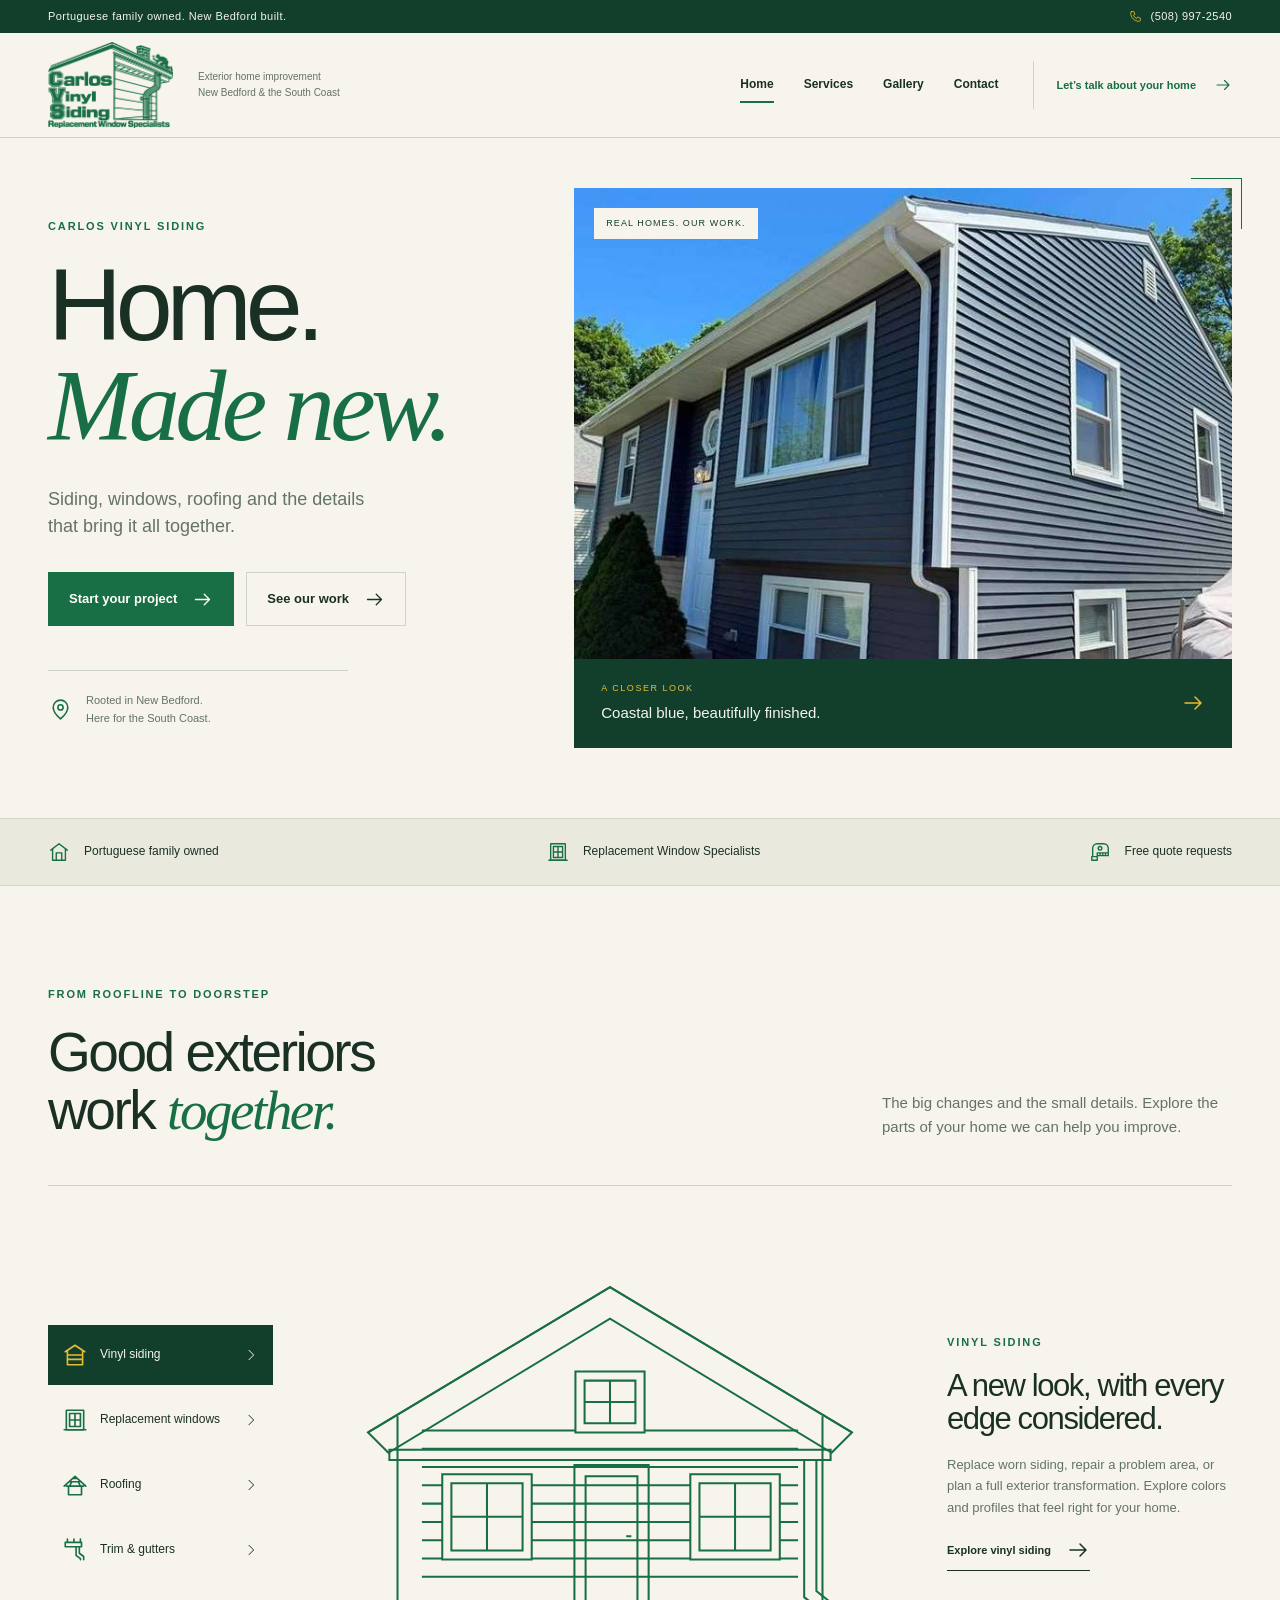
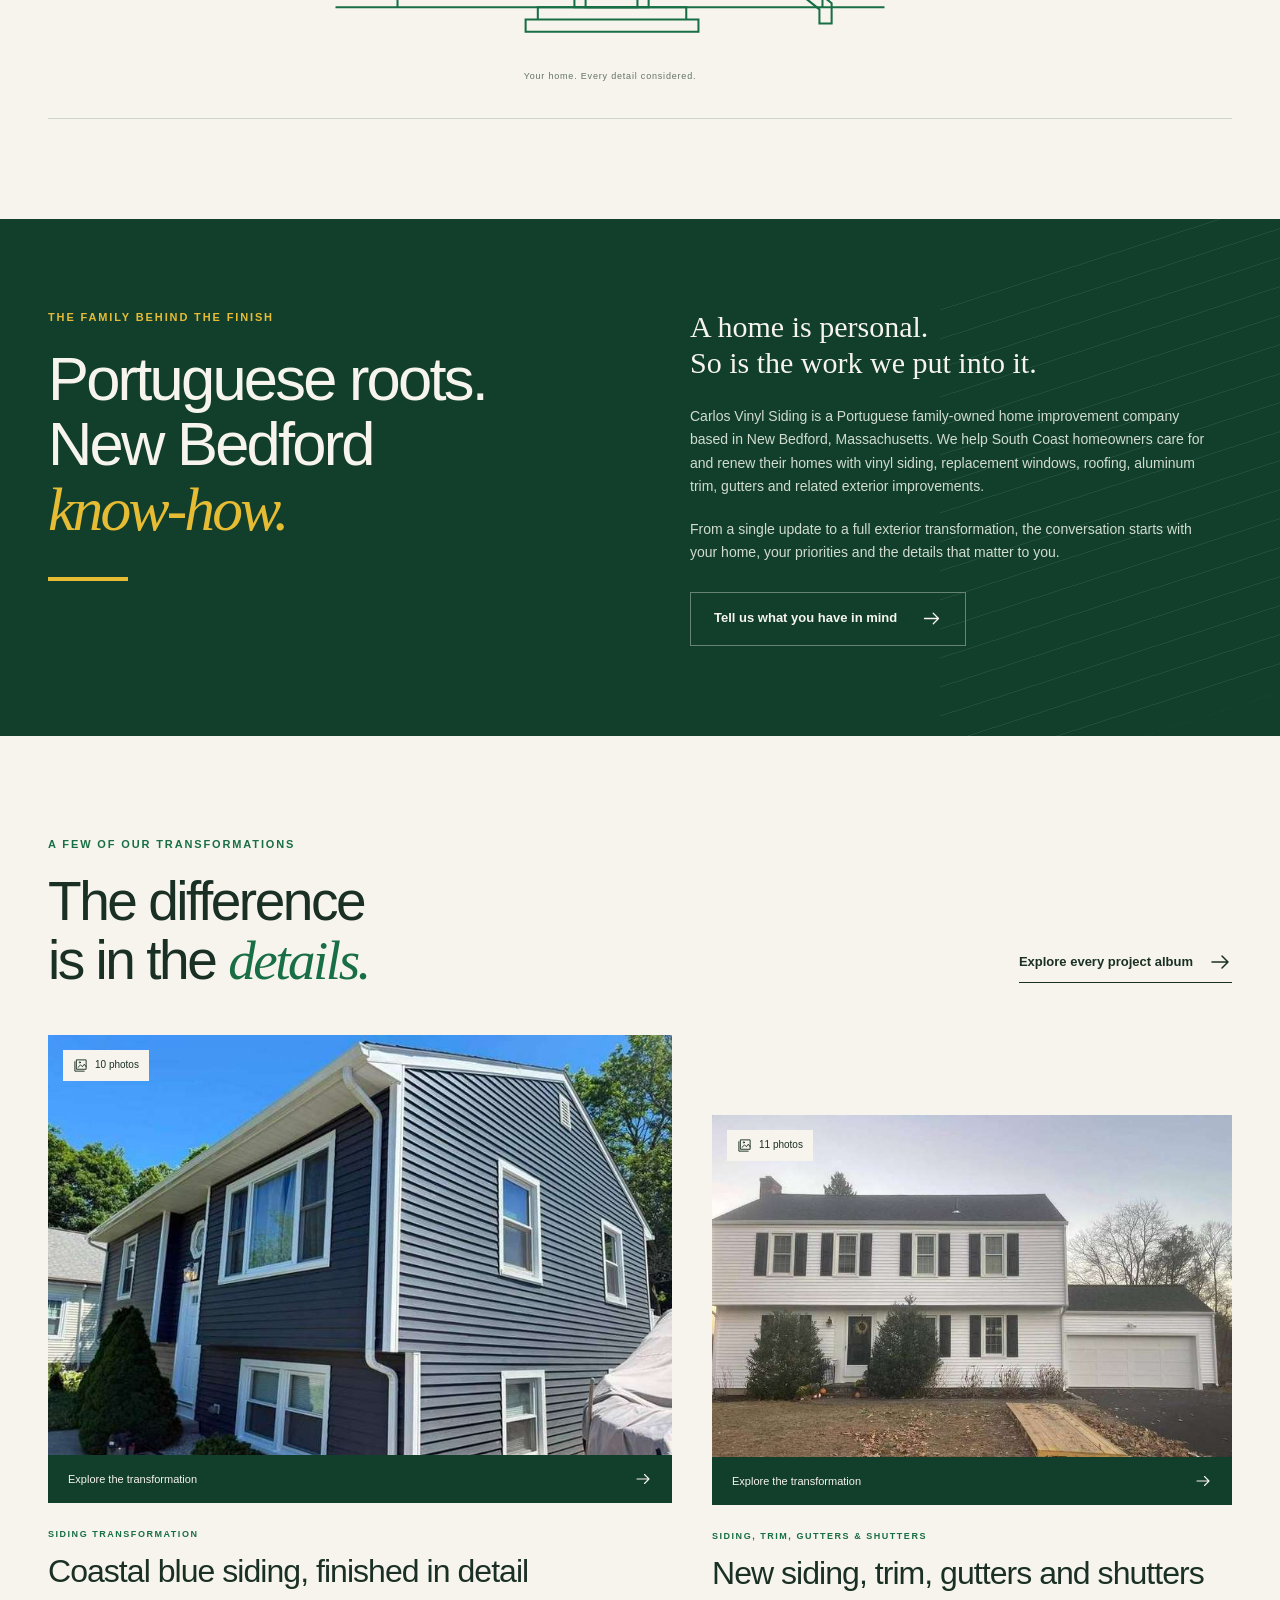
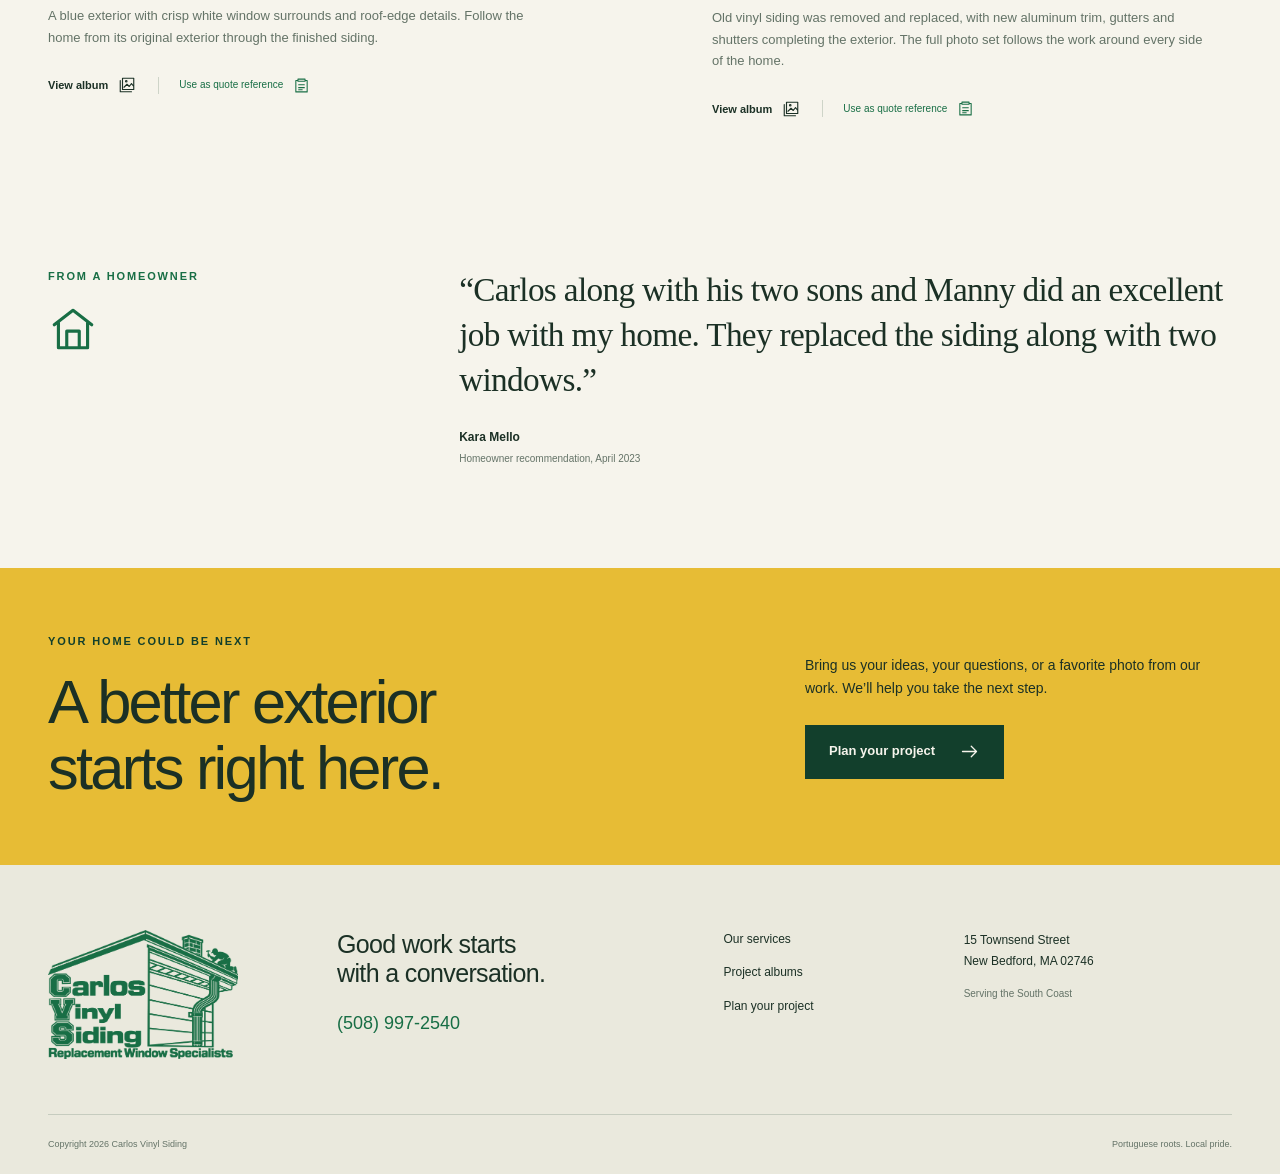
==== commit f05ab1b8: "Align featured project titles with albums" ====
--- a/index.html
+++ b/index.html
@@ -2,5 +2,5 @@
 <section class="craft-band"><div class="wrap"><span><svg class="icon " viewBox="0 0 24 24" fill="none" stroke="currentColor" stroke-width="1.5" stroke-linecap="round" stroke-linejoin="round" aria-hidden="true" focusable="false"><path d="m3 10 9-7 9 7M5 9v12h14V9M9 21v-8h6v8"/></svg>Portuguese family owned</span><span><svg class="icon " viewBox="0 0 24 24" fill="none" stroke="currentColor" stroke-width="1.5" stroke-linecap="round" stroke-linejoin="round" aria-hidden="true" focusable="false"><rect x="4" y="3" width="16" height="18" rx=".5"/><path d="M7 6h10v12H7zM12 6v12M7 12h10M2 21h20"/></svg>Replacement Window Specialists</span><span><svg class="icon " viewBox="0 0 24 24" fill="none" stroke="currentColor" stroke-width="1.5" stroke-linecap="round" stroke-linejoin="round" aria-hidden="true" focusable="false"><path d="M4 17V8a5 5 0 0 1 5-5h7a5 5 0 0 1 5 5v8H9v5H3v-4h6M9 16v-3h12M12 13v3m3-3v3m3-3v3"/><circle cx="12" cy="8" r="2"/></svg>Free quote requests</span></div></section>
 <section class="section wrap"><div class="section-heading"><div><p class="eyebrow">From roofline to doorstep</p><h2>Good exteriors<br>work <em>together.</em></h2></div><p>The big changes and the small details. Explore the parts of your home we can help you improve.</p></div><div class="service-explorer"><div class="service-tabs" aria-label="Explore exterior services"><button type="button" class="service-tab" data-service-tab="siding" aria-pressed="true"><svg class="icon " viewBox="0 0 24 24" fill="none" stroke="currentColor" stroke-width="1.5" stroke-linecap="round" stroke-linejoin="round" aria-hidden="true" focusable="false"><path d="m3 9 9-6 9 6M5 8v13h14V8M5 12h14M5 16h14"/></svg>Vinyl siding<svg class="icon " viewBox="0 0 24 24" fill="none" stroke="currentColor" stroke-width="1.5" stroke-linecap="round" stroke-linejoin="round" aria-hidden="true" focusable="false"><path d="m9 5 7 7-7 7"/></svg></button><button type="button" class="service-tab" data-service-tab="windows" aria-pressed="false"><svg class="icon " viewBox="0 0 24 24" fill="none" stroke="currentColor" stroke-width="1.5" stroke-linecap="round" stroke-linejoin="round" aria-hidden="true" focusable="false"><rect x="4" y="3" width="16" height="18" rx=".5"/><path d="M7 6h10v12H7zM12 6v12M7 12h10M2 21h20"/></svg>Replacement windows<svg class="icon " viewBox="0 0 24 24" fill="none" stroke="currentColor" stroke-width="1.5" stroke-linecap="round" stroke-linejoin="round" aria-hidden="true" focusable="false"><path d="m9 5 7 7-7 7"/></svg></button><button type="button" class="service-tab" data-service-tab="roofing" aria-pressed="false"><svg class="icon " viewBox="0 0 24 24" fill="none" stroke="currentColor" stroke-width="1.5" stroke-linecap="round" stroke-linejoin="round" aria-hidden="true" focusable="false"><path d="m2 13 10-9 10 9M4 13h16M6 13v8h12v-8M7 9h10M10 6h4M9 9l-2 4m8-4 2 4"/></svg>Roofing<svg class="icon " viewBox="0 0 24 24" fill="none" stroke="currentColor" stroke-width="1.5" stroke-linecap="round" stroke-linejoin="round" aria-hidden="true" focusable="false"><path d="m9 5 7 7-7 7"/></svg></button><button type="button" class="service-tab" data-service-tab="gutters" aria-pressed="false"><svg class="icon " viewBox="0 0 24 24" fill="none" stroke="currentColor" stroke-width="1.5" stroke-linecap="round" stroke-linejoin="round" aria-hidden="true" focusable="false"><path d="M3 5h15v4H3zM16 9v6l4 3v3M13 9v8l4 3v1M5 2v3M11 2v3M17 2v3"/></svg>Trim & gutters<svg class="icon " viewBox="0 0 24 24" fill="none" stroke="currentColor" stroke-width="1.5" stroke-linecap="round" stroke-linejoin="round" aria-hidden="true" focusable="false"><path d="m9 5 7 7-7 7"/></svg></button></div><div class="house-panel" data-house-service="siding"><svg class="house-drawing" viewBox="0 0 600 440" role="img" aria-label="House exterior showing roofing, siding, windows and gutters"><g fill="none" stroke="currentColor" stroke-width="2"><path d="M30 380h540M62 208 300 65l238 143M91 192v188h418V192M115 206h370M115 224h370M115 242h370M115 260h370M115 278h370M115 296h370M115 314h370M115 332h370M115 350h370"/><path class="house-roof" d="M62 208 300 65l238 143-20 20-218-132L82 228Z"/><path class="house-gutters" d="M83 225h434v10H83zM503 235v129l15 12v20h-12v-14l-15-12V235"/><g class="house-siding"><path d="M265 240h73v140h-73z"/><path d="M276 251h51v129h-51zM321 310h-5"/></g><g class="house-windows" fill="var(--paper)"><path d="M135 249h88v84h-88zM379 249h88v84h-88zM266 148h68v60h-68z"/><path d="M144 258h70v66h-70zM388 258h70v66h-70zM275 157h50v42h-50zM179 258v66m-35-33h70M423 258v66m-35-33h70M300 157v42m-25-21h50"/></g><path d="M229 380h146v12H229zM217 392h170v12H217z"/></g></svg><span class="drawing-note">Your home. Every detail considered.</span></div><div class="service-copy"><div class="service-panel" data-service-panel="siding"><p class="eyebrow">Vinyl siding</p><h3>A new look, with every edge considered.</h3><p>Replace worn siding, repair a problem area, or plan a full exterior transformation. Explore colors and profiles that feel right for your home.</p><a class="text-link" href="/services/#siding">Explore vinyl siding<svg class="icon " viewBox="0 0 24 24" fill="none" stroke="currentColor" stroke-width="1.5" stroke-linecap="round" stroke-linejoin="round" aria-hidden="true" focusable="false"><path d="M4 12h16m-6-6 6 6-6 6"/></svg></a></div><div class="service-panel" data-service-panel="windows" hidden><p class="eyebrow">Replacement windows</p><h3>A clearer view of what’s possible.</h3><p>Tell us about drafty, aging or difficult-to-operate windows. We’ll discuss the openings, styles and replacement work you have in mind.</p><a class="text-link" href="/services/#windows">Explore replacement windows<svg class="icon " viewBox="0 0 24 24" fill="none" stroke="currentColor" stroke-width="1.5" stroke-linecap="round" stroke-linejoin="round" aria-hidden="true" focusable="false"><path d="M4 12h16m-6-6 6 6-6 6"/></svg></a></div><div class="service-panel" data-service-panel="roofing" hidden><p class="eyebrow">Roofing</p><h3>Start with the roof over your head.</h3><p>Planning a new roof or concerned about a repair? Share what you’ve noticed, the approximate roof age and any areas where water is getting in.</p><a class="text-link" href="/services/#roofing">Explore roofing<svg class="icon " viewBox="0 0 24 24" fill="none" stroke="currentColor" stroke-width="1.5" stroke-linecap="round" stroke-linejoin="round" aria-hidden="true" focusable="false"><path d="M4 12h16m-6-6 6 6-6 6"/></svg></a></div><div class="service-panel" data-service-panel="gutters" hidden><p class="eyebrow">Trim & gutters</p><h3>The finishing details do real work.</h3><p>Aluminum trim, gutters and downspouts help bring the exterior together. Include soffit, fascia and roof-edge details in the same conversation.</p><a class="text-link" href="/services/#gutters">Explore trim & gutters<svg class="icon " viewBox="0 0 24 24" fill="none" stroke="currentColor" stroke-width="1.5" stroke-linecap="round" stroke-linejoin="round" aria-hidden="true" focusable="false"><path d="M4 12h16m-6-6 6 6-6 6"/></svg></a></div></div></div></section>
 <section class="family-section"><div class="wrap family-grid"><div class="family-title"><p class="eyebrow">The family behind the finish</p><h2>Portuguese roots.<br>New Bedford<br><em>know-how.</em></h2><span class="family-line" aria-hidden="true"></span></div><div class="family-copy"><p class="large-copy">A home is personal.<br>So is the work we put into it.</p><p>Carlos Vinyl Siding is a Portuguese family-owned home improvement company based in New Bedford, Massachusetts. We help South Coast homeowners care for and renew their homes with vinyl siding, replacement windows, roofing, aluminum trim, gutters and related exterior improvements.</p><p>From a single update to a full exterior transformation, the conversation starts with your home, your priorities and the details that matter to you.</p><a class="button outline" href="/contact/">Tell us what you have in mind<svg class="icon " viewBox="0 0 24 24" fill="none" stroke="currentColor" stroke-width="1.5" stroke-linecap="round" stroke-linejoin="round" aria-hidden="true" focusable="false"><path d="M4 12h16m-6-6 6 6-6 6"/></svg></a></div></div></section>
-<section class="section wrap"><div class="section-heading"><div><p class="eyebrow">A few of our transformations</p><h2>The difference<br>is in the <em>details.</em></h2></div><a class="text-link" href="/gallery/">Explore every project album<svg class="icon " viewBox="0 0 24 24" fill="none" stroke="currentColor" stroke-width="1.5" stroke-linecap="round" stroke-linejoin="round" aria-hidden="true" focusable="false"><path d="M4 12h16m-6-6 6 6-6 6"/></svg></a></div><div class="home-projects"><article class="project-card " id="coastal-blue"><a class="project-cover" href="/assets/projects/coastal-blue/07.jpg" data-project="coastal-blue" data-photo="6" aria-label="Open Coastal blue album"><img src="/assets/projects/coastal-blue/07.jpg" alt="A fresh take on coastal blue — finished exterior" loading="lazy" width="1200" height="900"><span class="photo-label"><svg class="icon " viewBox="0 0 24 24" fill="none" stroke="currentColor" stroke-width="1.5" stroke-linecap="round" stroke-linejoin="round" aria-hidden="true" focusable="false"><path d="M6 3h15v15H6zM3 6v15h15M8 15l4-4 3 3 3-4 3 4"/><circle cx="11" cy="7" r="1"/></svg>10 photos</span><span class="open-album">Explore the transformation<svg class="icon " viewBox="0 0 24 24" fill="none" stroke="currentColor" stroke-width="1.5" stroke-linecap="round" stroke-linejoin="round" aria-hidden="true" focusable="false"><path d="M4 12h16m-6-6 6 6-6 6"/></svg></span></a><div class="project-copy"><p class="eyebrow">Siding transformation</p><h2>A fresh take on coastal blue</h2><p>A blue exterior with crisp white window surrounds and roof-edge details. Follow the home from its original exterior through the finished siding.</p><div class="project-actions"><button class="text-button" type="button" data-project="coastal-blue" data-photo="6">View album<svg class="icon " viewBox="0 0 24 24" fill="none" stroke="currentColor" stroke-width="1.5" stroke-linecap="round" stroke-linejoin="round" aria-hidden="true" focusable="false"><path d="M6 3h15v15H6zM3 6v15h15M8 15l4-4 3 3 3-4 3 4"/><circle cx="11" cy="7" r="1"/></svg></button><a href="/contact/?reference=coastal-blue&amp;photo=6">Use as quote reference<svg class="icon " viewBox="0 0 24 24" fill="none" stroke="currentColor" stroke-width="1.5" stroke-linecap="round" stroke-linejoin="round" aria-hidden="true" focusable="false"><path d="M7 3h10v3H7zM7 5H4v16h16V5h-3M8 11h8M8 15h8M8 18h5"/></svg></a></div></div></article><article class="project-card " id="complete-exterior"><a class="project-cover" href="/assets/projects/complete-exterior/07.jpg" data-project="complete-exterior" data-photo="6" aria-label="Open Classic white album"><img src="/assets/projects/complete-exterior/07.jpg" alt="Classic white. Every detail renewed. — finished exterior" loading="lazy" width="1200" height="900"><span class="photo-label"><svg class="icon " viewBox="0 0 24 24" fill="none" stroke="currentColor" stroke-width="1.5" stroke-linecap="round" stroke-linejoin="round" aria-hidden="true" focusable="false"><path d="M6 3h15v15H6zM3 6v15h15M8 15l4-4 3 3 3-4 3 4"/><circle cx="11" cy="7" r="1"/></svg>11 photos</span><span class="open-album">Explore the transformation<svg class="icon " viewBox="0 0 24 24" fill="none" stroke="currentColor" stroke-width="1.5" stroke-linecap="round" stroke-linejoin="round" aria-hidden="true" focusable="false"><path d="M4 12h16m-6-6 6 6-6 6"/></svg></span></a><div class="project-copy"><p class="eyebrow">Siding, trim, gutters & shutters</p><h2>Classic white. Every detail renewed.</h2><p>Old vinyl siding was removed and replaced, with new aluminum trim, gutters and shutters completing the exterior. The full photo set follows the work around every side of the home.</p><div class="project-actions"><button class="text-button" type="button" data-project="complete-exterior" data-photo="6">View album<svg class="icon " viewBox="0 0 24 24" fill="none" stroke="currentColor" stroke-width="1.5" stroke-linecap="round" stroke-linejoin="round" aria-hidden="true" focusable="false"><path d="M6 3h15v15H6zM3 6v15h15M8 15l4-4 3 3 3-4 3 4"/><circle cx="11" cy="7" r="1"/></svg></button><a href="/contact/?reference=complete-exterior&amp;photo=6">Use as quote reference<svg class="icon " viewBox="0 0 24 24" fill="none" stroke="currentColor" stroke-width="1.5" stroke-linecap="round" stroke-linejoin="round" aria-hidden="true" focusable="false"><path d="M7 3h10v3H7zM7 5H4v16h16V5h-3M8 11h8M8 15h8M8 18h5"/></svg></a></div></div></article></div></section>
+<section class="section wrap"><div class="section-heading"><div><p class="eyebrow">A few of our transformations</p><h2>The difference<br>is in the <em>details.</em></h2></div><a class="text-link" href="/gallery/">Explore every project album<svg class="icon " viewBox="0 0 24 24" fill="none" stroke="currentColor" stroke-width="1.5" stroke-linecap="round" stroke-linejoin="round" aria-hidden="true" focusable="false"><path d="M4 12h16m-6-6 6 6-6 6"/></svg></a></div><div class="home-projects"><article class="project-card " id="coastal-blue"><a class="project-cover" href="/assets/projects/coastal-blue/07.jpg" data-project="coastal-blue" data-photo="6" aria-label="Open Coastal blue album"><img src="/assets/projects/coastal-blue/07.jpg" alt="Coastal blue siding, finished in detail — finished exterior" loading="lazy" width="1200" height="900"><span class="photo-label"><svg class="icon " viewBox="0 0 24 24" fill="none" stroke="currentColor" stroke-width="1.5" stroke-linecap="round" stroke-linejoin="round" aria-hidden="true" focusable="false"><path d="M6 3h15v15H6zM3 6v15h15M8 15l4-4 3 3 3-4 3 4"/><circle cx="11" cy="7" r="1"/></svg>10 photos</span><span class="open-album">Explore the transformation<svg class="icon " viewBox="0 0 24 24" fill="none" stroke="currentColor" stroke-width="1.5" stroke-linecap="round" stroke-linejoin="round" aria-hidden="true" focusable="false"><path d="M4 12h16m-6-6 6 6-6 6"/></svg></span></a><div class="project-copy"><p class="eyebrow">Siding transformation</p><h2>Coastal blue siding, finished in detail</h2><p>A blue exterior with crisp white window surrounds and roof-edge details. Follow the home from its original exterior through the finished siding.</p><div class="project-actions"><button class="text-button" type="button" data-project="coastal-blue" data-photo="6">View album<svg class="icon " viewBox="0 0 24 24" fill="none" stroke="currentColor" stroke-width="1.5" stroke-linecap="round" stroke-linejoin="round" aria-hidden="true" focusable="false"><path d="M6 3h15v15H6zM3 6v15h15M8 15l4-4 3 3 3-4 3 4"/><circle cx="11" cy="7" r="1"/></svg></button><a href="/contact/?reference=coastal-blue&amp;photo=6">Use as quote reference<svg class="icon " viewBox="0 0 24 24" fill="none" stroke="currentColor" stroke-width="1.5" stroke-linecap="round" stroke-linejoin="round" aria-hidden="true" focusable="false"><path d="M7 3h10v3H7zM7 5H4v16h16V5h-3M8 11h8M8 15h8M8 18h5"/></svg></a></div></div></article><article class="project-card " id="complete-exterior"><a class="project-cover" href="/assets/projects/complete-exterior/07.jpg" data-project="complete-exterior" data-photo="6" aria-label="Open Classic white album"><img src="/assets/projects/complete-exterior/07.jpg" alt="New siding, trim, gutters and shutters — finished exterior" loading="lazy" width="1200" height="900"><span class="photo-label"><svg class="icon " viewBox="0 0 24 24" fill="none" stroke="currentColor" stroke-width="1.5" stroke-linecap="round" stroke-linejoin="round" aria-hidden="true" focusable="false"><path d="M6 3h15v15H6zM3 6v15h15M8 15l4-4 3 3 3-4 3 4"/><circle cx="11" cy="7" r="1"/></svg>11 photos</span><span class="open-album">Explore the transformation<svg class="icon " viewBox="0 0 24 24" fill="none" stroke="currentColor" stroke-width="1.5" stroke-linecap="round" stroke-linejoin="round" aria-hidden="true" focusable="false"><path d="M4 12h16m-6-6 6 6-6 6"/></svg></span></a><div class="project-copy"><p class="eyebrow">Siding, trim, gutters & shutters</p><h2>New siding, trim, gutters and shutters</h2><p>Old vinyl siding was removed and replaced, with new aluminum trim, gutters and shutters completing the exterior. The full photo set follows the work around every side of the home.</p><div class="project-actions"><button class="text-button" type="button" data-project="complete-exterior" data-photo="6">View album<svg class="icon " viewBox="0 0 24 24" fill="none" stroke="currentColor" stroke-width="1.5" stroke-linecap="round" stroke-linejoin="round" aria-hidden="true" focusable="false"><path d="M6 3h15v15H6zM3 6v15h15M8 15l4-4 3 3 3-4 3 4"/><circle cx="11" cy="7" r="1"/></svg></button><a href="/contact/?reference=complete-exterior&amp;photo=6">Use as quote reference<svg class="icon " viewBox="0 0 24 24" fill="none" stroke="currentColor" stroke-width="1.5" stroke-linecap="round" stroke-linejoin="round" aria-hidden="true" focusable="false"><path d="M7 3h10v3H7zM7 5H4v16h16V5h-3M8 11h8M8 15h8M8 18h5"/></svg></a></div></div></article></div></section>
 <section class="review-section wrap"><div><p class="eyebrow">From a homeowner</p><svg class="icon review-icon" viewBox="0 0 24 24" fill="none" stroke="currentColor" stroke-width="1.5" stroke-linecap="round" stroke-linejoin="round" aria-hidden="true" focusable="false"><path d="m3 10 9-7 9 7M5 9v12h14V9M9 21v-8h6v8"/></svg></div><blockquote><p>“Carlos along with his two sons and Manny did an excellent job with my home. They replaced the siding along with two windows.”</p><footer>Kara Mello<span>Homeowner recommendation, April 2023</span></footer></blockquote></section><section class="invitation"><div class="wrap"><div><p class="eyebrow">Your home could be next</p><h2>A better exterior<br>starts right here.</h2></div><div><p>Bring us your ideas, your questions, or a favorite photo from our work. We’ll help you take the next step.</p><a class="button yellow" href="/contact/">Plan your project<svg class="icon " viewBox="0 0 24 24" fill="none" stroke="currentColor" stroke-width="1.5" stroke-linecap="round" stroke-linejoin="round" aria-hidden="true" focusable="false"><path d="M4 12h16m-6-6 6 6-6 6"/></svg></a></div></div></section></main><footer class="footer"><div class="wrap footer-grid"><a class="footer-brand" href="/" aria-label="Carlos Vinyl Siding home"><img src="/assets/carlos-vinyl-siding-green.png" width="2047" height="1396" alt="Carlos Vinyl Siding — Replacement Window Specialists"></a><div><h2>Good work starts<br>with a conversation.</h2><a class="footer-phone" href="tel:+15089972540">(508) 997-2540</a></div><div class="footer-links"><a href="/services/">Our services</a><a href="/gallery/">Project albums</a><a href="/contact/">Plan your project</a></div><address>15 Townsend Street<br>New Bedford, MA 02746<br><span>Serving the South Coast</span></address></div><div class="wrap footer-bottom"><span>Copyright <span data-year>2026</span> Carlos Vinyl Siding</span><span>Portuguese roots. Local pride.</span></div></footer><dialog id="photo-viewer" aria-labelledby="viewer-title"><div class="viewer-layout"><div class="viewer-toolbar"><div><p class="eyebrow" id="viewer-category"></p><h2 id="viewer-title"></h2></div><button class="icon-button close-viewer" type="button" aria-label="Close photo gallery"><svg class="icon " viewBox="0 0 24 24" fill="none" stroke="currentColor" stroke-width="1.5" stroke-linecap="round" stroke-linejoin="round" aria-hidden="true" focusable="false"><path d="m6 6 12 12M18 6 6 18"/></svg></button></div><div class="viewer-main"><button class="photo-nav previous" aria-label="Previous photo" type="button"><svg class="icon " viewBox="0 0 24 24" fill="none" stroke="currentColor" stroke-width="1.5" stroke-linecap="round" stroke-linejoin="round" aria-hidden="true" focusable="false"><path d="m9 5 7 7-7 7"/></svg></button><figure><img id="viewer-image" alt=""><figcaption><span id="viewer-stage"></span><span id="viewer-count" aria-live="polite"></span></figcaption></figure><button class="photo-nav next" aria-label="Next photo" type="button"><svg class="icon " viewBox="0 0 24 24" fill="none" stroke="currentColor" stroke-width="1.5" stroke-linecap="round" stroke-linejoin="round" aria-hidden="true" focusable="false"><path d="m9 5 7 7-7 7"/></svg></button></div><div class="viewer-thumbs" aria-label="Project photos"></div><div class="viewer-bottom"><label class="album-select">Explore another project<select id="viewer-project"></select></label><div><p>This exact photo can be included in your quote request.</p><button class="button primary" id="use-photo" type="button">Use this photo for my quote<svg class="icon " viewBox="0 0 24 24" fill="none" stroke="currentColor" stroke-width="1.5" stroke-linecap="round" stroke-linejoin="round" aria-hidden="true" focusable="false"><path d="M7 3h10v3H7zM7 5H4v16h16V5h-3M8 11h8M8 15h8M8 18h5"/></svg></button></div></div></div></dialog></body></html>
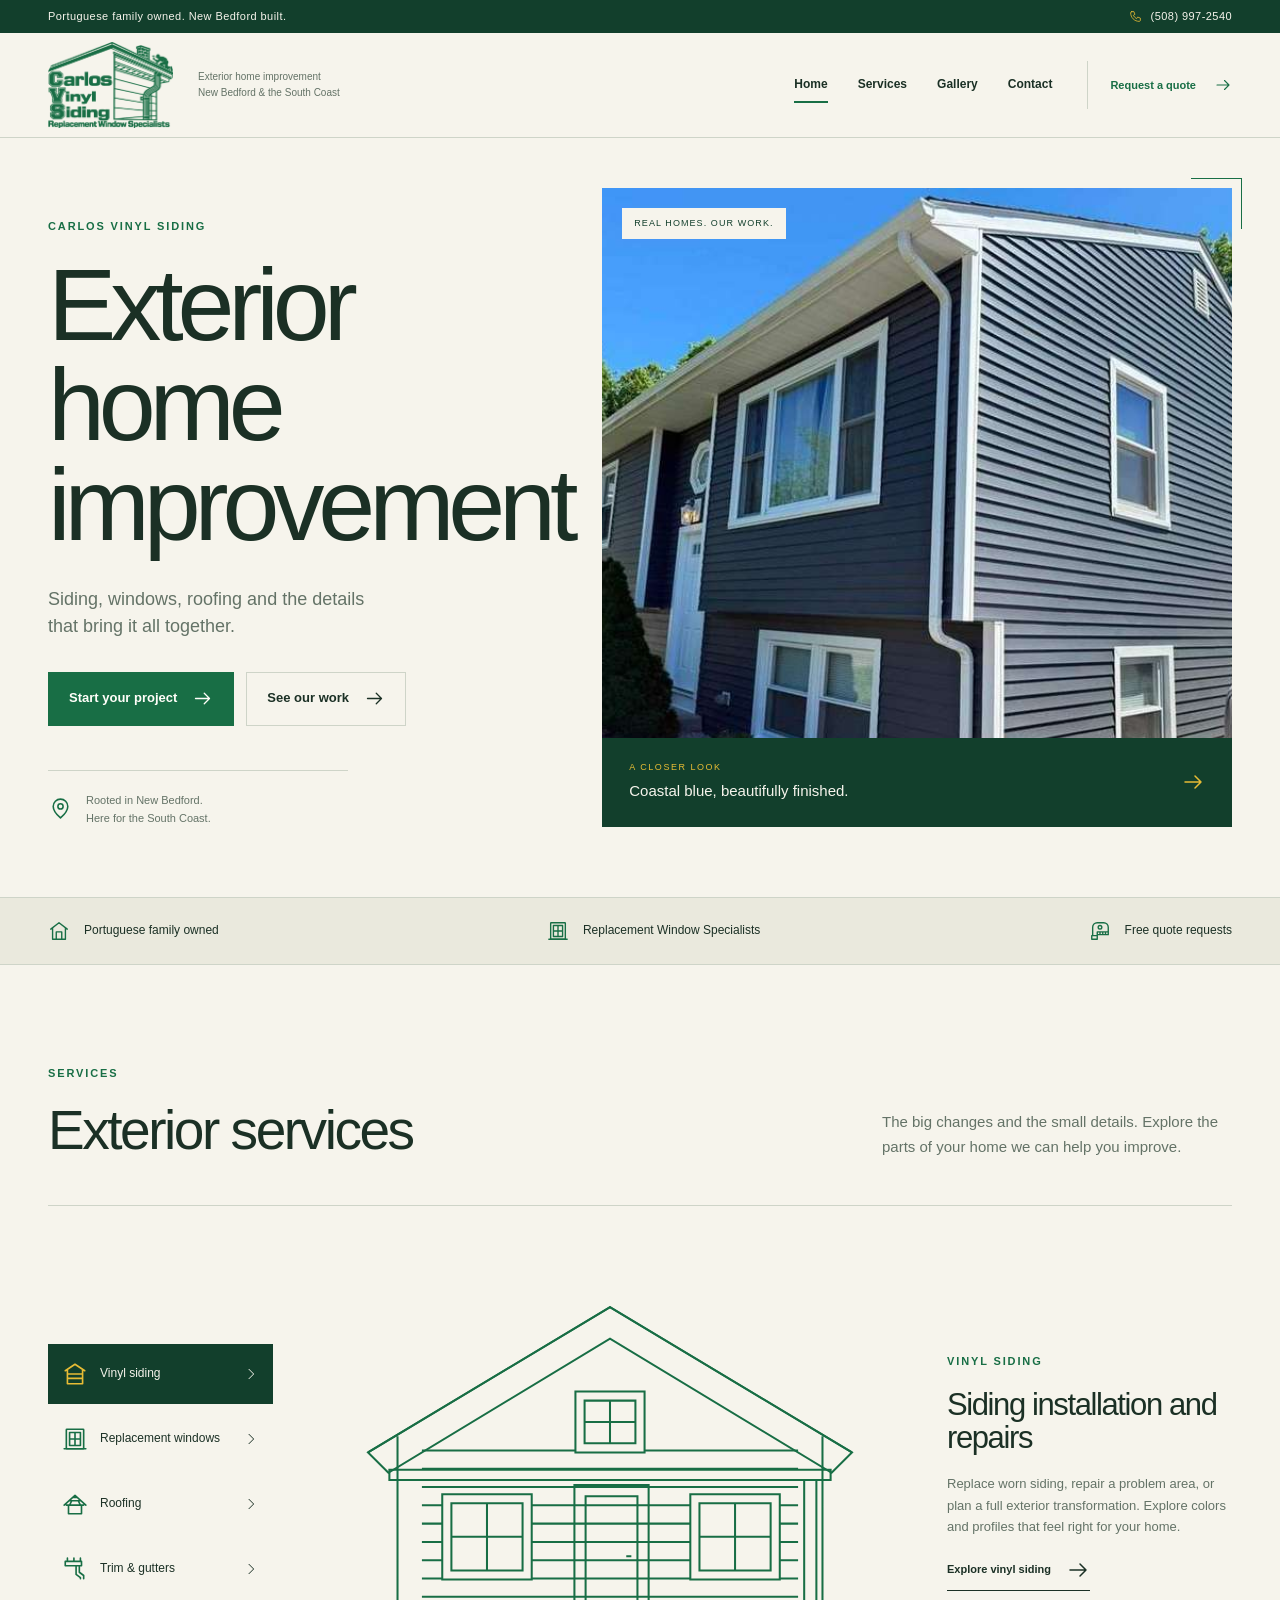
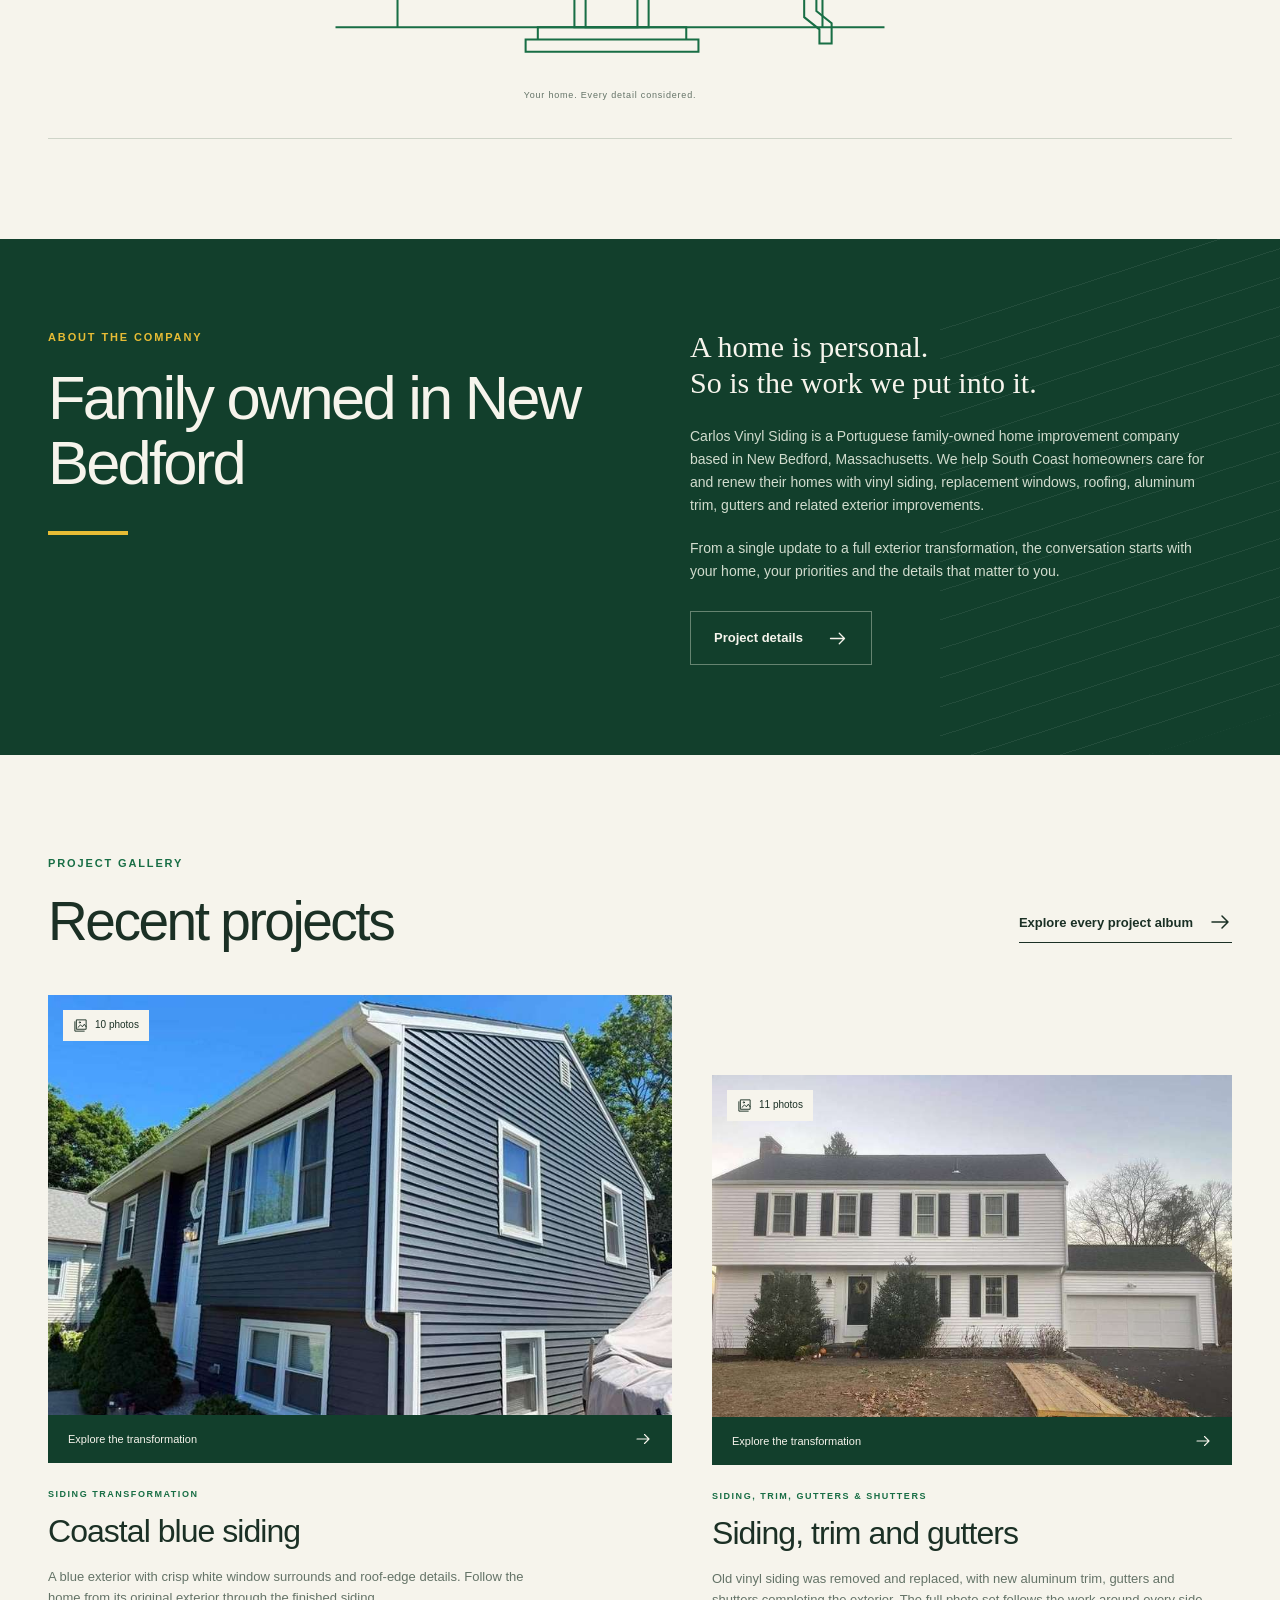
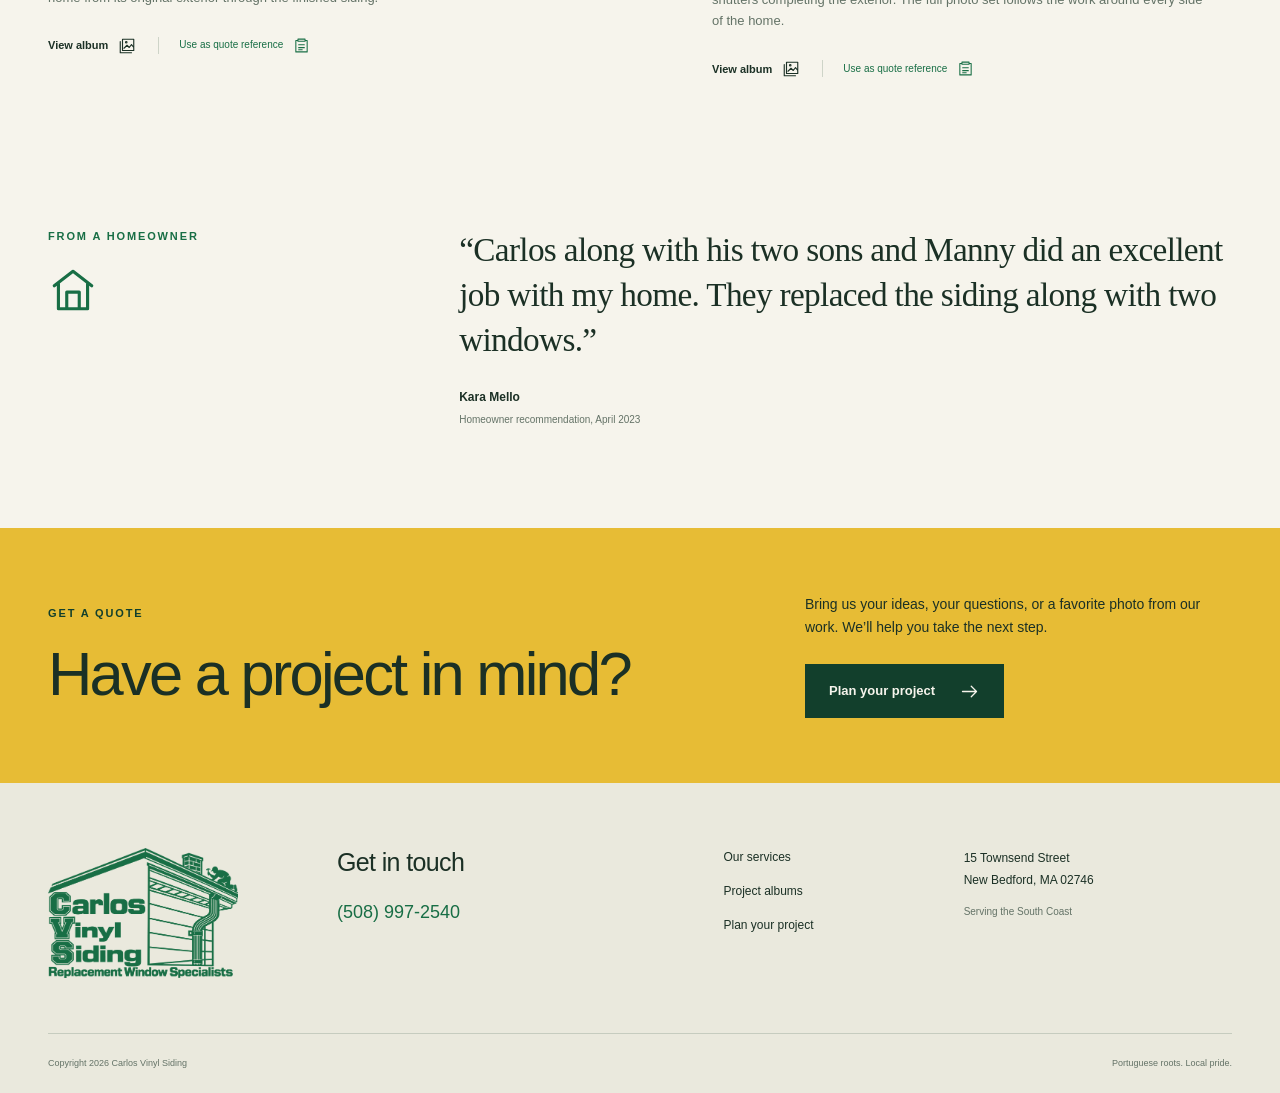
==== commit 66166fda: "Simplify website page and section headings" ====
--- a/index.html
+++ b/index.html
@@ -1,6 +1,6 @@
-<!doctype html><html lang="en"><head><meta charset="utf-8"><meta name="viewport" content="width=device-width,initial-scale=1"><meta name="theme-color" content="#186e45"><title>Carlos Vinyl Siding | Home Improvement in New Bedford, MA</title><meta name="description" content="Portuguese family-owned siding, window, roofing and exterior specialists in New Bedford, MA. Explore real project transformations and plan your free quote."><meta property="og:type" content="website"><meta property="og:title" content="Carlos Vinyl Siding | Home Improvement in New Bedford, MA"><meta property="og:description" content="Portuguese family-owned siding, window, roofing and exterior specialists in New Bedford, MA. Explore real project transformations and plan your free quote."><meta property="og:image" content="https://carlos-vinyl-siding.vercel.app/assets/projects/coastal-blue/07.jpg"><meta property="og:url" content="https://carlos-vinyl-siding.vercel.app/"><link rel="canonical" href="https://carlos-vinyl-siding.vercel.app/"><link rel="icon" type="image/svg+xml" href="/assets/favicon.svg"><link rel="stylesheet" href="/styles.css?v=20261107"><script src="/projects.js?v=20261107" defer></script><script src="/script.js?v=20261107" defer></script><script type="application/ld+json">{"@context": "https://schema.org", "@type": "HomeAndConstructionBusiness", "name": "Carlos Vinyl Siding", "alternateName": "Carlos Vinyl Siding Replacement Window Specialists", "url": "https://carlos-vinyl-siding.vercel.app/", "telephone": "+1-508-997-2540", "image": "https://carlos-vinyl-siding.vercel.app/assets/projects/coastal-blue/07.jpg", "logo": "https://carlos-vinyl-siding.vercel.app/assets/carlos-vinyl-siding-green.png", "address": {"@type": "PostalAddress", "streetAddress": "15 Townsend Street", "addressLocality": "New Bedford", "addressRegion": "MA", "postalCode": "02746", "addressCountry": "US"}, "areaServed": ["New Bedford, Massachusetts", "South Coast, Massachusetts"], "description": "Portuguese family-owned home improvement company specializing in roofing, vinyl siding, aluminum trim, gutters and replacement windows."}</script></head><body data-page="home"><a class="skip-link" href="#main">Skip to content</a><div class="local-bar"><div class="wrap"><span>Portuguese family owned. New Bedford built.</span><a href="tel:+15089972540"><svg class="icon " viewBox="0 0 24 24" fill="none" stroke="currentColor" stroke-width="1.5" stroke-linecap="round" stroke-linejoin="round" aria-hidden="true" focusable="false"><path d="M5 3h4l2 5-3 2a16 16 0 0 0 6 6l2-3 5 2v4c0 1-1 2-2 2C10 21 3 14 3 5c0-1 1-2 2-2Z"/></svg>(508) 997-2540</a></div></div><header class="header"><div class="wrap nav-wrap"><a class="brand" href="/" aria-label="Carlos Vinyl Siding home"><img src="/assets/carlos-vinyl-siding-green.png" width="2047" height="1396" alt="Carlos Vinyl Siding — Replacement Window Specialists"></a><span class="brand-note">Exterior home improvement<br>New Bedford &amp; the South Coast</span><button class="menu-button" type="button" aria-label="Open navigation" aria-expanded="false" aria-controls="navigation"><svg class="icon " viewBox="0 0 24 24" fill="none" stroke="currentColor" stroke-width="1.5" stroke-linecap="round" stroke-linejoin="round" aria-hidden="true" focusable="false"><path d="M4 6h16M4 12h16M4 18h16"/></svg><span>Menu</span></button><nav id="navigation" aria-label="Main navigation"><a href="/" aria-current="page">Home</a><a href="/services/">Services</a><a href="/gallery/">Gallery</a><a href="/contact/">Contact</a></nav><a class="header-quote" href="/contact/">Let’s talk about your home<svg class="icon " viewBox="0 0 24 24" fill="none" stroke="currentColor" stroke-width="1.5" stroke-linecap="round" stroke-linejoin="round" aria-hidden="true" focusable="false"><path d="M4 12h16m-6-6 6 6-6 6"/></svg></a></div></header><main id="main"><section class="home-hero wrap"><div class="hero-intro"><p class="eyebrow">Carlos Vinyl Siding</p><h1>Home.<br><em>Made new.</em></h1><p class="hero-lede">Siding, windows, roofing and the details that bring it all together.</p><div class="hero-actions"><a class="button primary" href="/contact/">Start your project<svg class="icon " viewBox="0 0 24 24" fill="none" stroke="currentColor" stroke-width="1.5" stroke-linecap="round" stroke-linejoin="round" aria-hidden="true" focusable="false"><path d="M4 12h16m-6-6 6 6-6 6"/></svg></a><a class="button outline" href="/gallery/">See our work<svg class="icon " viewBox="0 0 24 24" fill="none" stroke="currentColor" stroke-width="1.5" stroke-linecap="round" stroke-linejoin="round" aria-hidden="true" focusable="false"><path d="M4 12h16m-6-6 6 6-6 6"/></svg></a></div><div class="hero-local"><svg class="icon " viewBox="0 0 24 24" fill="none" stroke="currentColor" stroke-width="1.5" stroke-linecap="round" stroke-linejoin="round" aria-hidden="true" focusable="false"><path d="M19 10c0 5-7 11-7 11S5 15 5 10a7 7 0 1 1 14 0Z"/><circle cx="12" cy="10" r="2.5"/></svg><span>Rooted in New Bedford.<br>Here for the South Coast.</span></div></div><div class="hero-photo"><img src="/assets/projects/coastal-blue/07.jpg" alt="Finished blue vinyl siding and white window trim on a local home" width="1800" height="1350" fetchpriority="high"><span class="image-note">Real homes. Our work.</span><a class="hero-caption" href="/gallery/?project=coastal-blue"><div><span>A closer look</span><strong>Coastal blue, beautifully finished.</strong></div><svg class="icon " viewBox="0 0 24 24" fill="none" stroke="currentColor" stroke-width="1.5" stroke-linecap="round" stroke-linejoin="round" aria-hidden="true" focusable="false"><path d="M4 12h16m-6-6 6 6-6 6"/></svg></a></div></section>
+<!doctype html><html lang="en"><head><meta charset="utf-8"><meta name="viewport" content="width=device-width,initial-scale=1"><meta name="theme-color" content="#186e45"><title>Carlos Vinyl Siding | Home Improvement in New Bedford, MA</title><meta name="description" content="Portuguese family-owned siding, window, roofing and exterior specialists in New Bedford, MA. Explore real project transformations and plan your free quote."><meta property="og:type" content="website"><meta property="og:title" content="Carlos Vinyl Siding | Home Improvement in New Bedford, MA"><meta property="og:description" content="Portuguese family-owned siding, window, roofing and exterior specialists in New Bedford, MA. Explore real project transformations and plan your free quote."><meta property="og:image" content="https://carlos-vinyl-siding.vercel.app/assets/projects/coastal-blue/07.jpg"><meta property="og:url" content="https://carlos-vinyl-siding.vercel.app/"><link rel="canonical" href="https://carlos-vinyl-siding.vercel.app/"><link rel="icon" type="image/svg+xml" href="/assets/favicon.svg"><link rel="stylesheet" href="/styles.css?v=20261107b"><script src="/projects.js?v=20261107b" defer></script><script src="/script.js?v=20261107b" defer></script><script type="application/ld+json">{"@context": "https://schema.org", "@type": "HomeAndConstructionBusiness", "name": "Carlos Vinyl Siding", "alternateName": "Carlos Vinyl Siding Replacement Window Specialists", "url": "https://carlos-vinyl-siding.vercel.app/", "telephone": "+1-508-997-2540", "image": "https://carlos-vinyl-siding.vercel.app/assets/projects/coastal-blue/07.jpg", "logo": "https://carlos-vinyl-siding.vercel.app/assets/carlos-vinyl-siding-green.png", "address": {"@type": "PostalAddress", "streetAddress": "15 Townsend Street", "addressLocality": "New Bedford", "addressRegion": "MA", "postalCode": "02746", "addressCountry": "US"}, "areaServed": ["New Bedford, Massachusetts", "South Coast, Massachusetts"], "description": "Portuguese family-owned home improvement company specializing in roofing, vinyl siding, aluminum trim, gutters and replacement windows."}</script></head><body data-page="home"><a class="skip-link" href="#main">Skip to content</a><div class="local-bar"><div class="wrap"><span>Portuguese family owned. New Bedford built.</span><a href="tel:+15089972540"><svg class="icon " viewBox="0 0 24 24" fill="none" stroke="currentColor" stroke-width="1.5" stroke-linecap="round" stroke-linejoin="round" aria-hidden="true" focusable="false"><path d="M5 3h4l2 5-3 2a16 16 0 0 0 6 6l2-3 5 2v4c0 1-1 2-2 2C10 21 3 14 3 5c0-1 1-2 2-2Z"/></svg>(508) 997-2540</a></div></div><header class="header"><div class="wrap nav-wrap"><a class="brand" href="/" aria-label="Carlos Vinyl Siding home"><img src="/assets/carlos-vinyl-siding-green.png" width="2047" height="1396" alt="Carlos Vinyl Siding — Replacement Window Specialists"></a><span class="brand-note">Exterior home improvement<br>New Bedford &amp; the South Coast</span><button class="menu-button" type="button" aria-label="Open navigation" aria-expanded="false" aria-controls="navigation"><svg class="icon " viewBox="0 0 24 24" fill="none" stroke="currentColor" stroke-width="1.5" stroke-linecap="round" stroke-linejoin="round" aria-hidden="true" focusable="false"><path d="M4 6h16M4 12h16M4 18h16"/></svg><span>Menu</span></button><nav id="navigation" aria-label="Main navigation"><a href="/" aria-current="page">Home</a><a href="/services/">Services</a><a href="/gallery/">Gallery</a><a href="/contact/">Contact</a></nav><a class="header-quote" href="/contact/">Request a quote<svg class="icon " viewBox="0 0 24 24" fill="none" stroke="currentColor" stroke-width="1.5" stroke-linecap="round" stroke-linejoin="round" aria-hidden="true" focusable="false"><path d="M4 12h16m-6-6 6 6-6 6"/></svg></a></div></header><main id="main"><section class="home-hero wrap"><div class="hero-intro"><p class="eyebrow">Carlos Vinyl Siding</p><h1>Exterior home improvement</h1><p class="hero-lede">Siding, windows, roofing and the details that bring it all together.</p><div class="hero-actions"><a class="button primary" href="/contact/">Start your project<svg class="icon " viewBox="0 0 24 24" fill="none" stroke="currentColor" stroke-width="1.5" stroke-linecap="round" stroke-linejoin="round" aria-hidden="true" focusable="false"><path d="M4 12h16m-6-6 6 6-6 6"/></svg></a><a class="button outline" href="/gallery/">See our work<svg class="icon " viewBox="0 0 24 24" fill="none" stroke="currentColor" stroke-width="1.5" stroke-linecap="round" stroke-linejoin="round" aria-hidden="true" focusable="false"><path d="M4 12h16m-6-6 6 6-6 6"/></svg></a></div><div class="hero-local"><svg class="icon " viewBox="0 0 24 24" fill="none" stroke="currentColor" stroke-width="1.5" stroke-linecap="round" stroke-linejoin="round" aria-hidden="true" focusable="false"><path d="M19 10c0 5-7 11-7 11S5 15 5 10a7 7 0 1 1 14 0Z"/><circle cx="12" cy="10" r="2.5"/></svg><span>Rooted in New Bedford.<br>Here for the South Coast.</span></div></div><div class="hero-photo"><img src="/assets/projects/coastal-blue/07.jpg" alt="Finished blue vinyl siding and white window trim on a local home" width="1800" height="1350" fetchpriority="high"><span class="image-note">Real homes. Our work.</span><a class="hero-caption" href="/gallery/?project=coastal-blue"><div><span>A closer look</span><strong>Coastal blue, beautifully finished.</strong></div><svg class="icon " viewBox="0 0 24 24" fill="none" stroke="currentColor" stroke-width="1.5" stroke-linecap="round" stroke-linejoin="round" aria-hidden="true" focusable="false"><path d="M4 12h16m-6-6 6 6-6 6"/></svg></a></div></section>
 <section class="craft-band"><div class="wrap"><span><svg class="icon " viewBox="0 0 24 24" fill="none" stroke="currentColor" stroke-width="1.5" stroke-linecap="round" stroke-linejoin="round" aria-hidden="true" focusable="false"><path d="m3 10 9-7 9 7M5 9v12h14V9M9 21v-8h6v8"/></svg>Portuguese family owned</span><span><svg class="icon " viewBox="0 0 24 24" fill="none" stroke="currentColor" stroke-width="1.5" stroke-linecap="round" stroke-linejoin="round" aria-hidden="true" focusable="false"><rect x="4" y="3" width="16" height="18" rx=".5"/><path d="M7 6h10v12H7zM12 6v12M7 12h10M2 21h20"/></svg>Replacement Window Specialists</span><span><svg class="icon " viewBox="0 0 24 24" fill="none" stroke="currentColor" stroke-width="1.5" stroke-linecap="round" stroke-linejoin="round" aria-hidden="true" focusable="false"><path d="M4 17V8a5 5 0 0 1 5-5h7a5 5 0 0 1 5 5v8H9v5H3v-4h6M9 16v-3h12M12 13v3m3-3v3m3-3v3"/><circle cx="12" cy="8" r="2"/></svg>Free quote requests</span></div></section>
-<section class="section wrap"><div class="section-heading"><div><p class="eyebrow">From roofline to doorstep</p><h2>Good exteriors<br>work <em>together.</em></h2></div><p>The big changes and the small details. Explore the parts of your home we can help you improve.</p></div><div class="service-explorer"><div class="service-tabs" aria-label="Explore exterior services"><button type="button" class="service-tab" data-service-tab="siding" aria-pressed="true"><svg class="icon " viewBox="0 0 24 24" fill="none" stroke="currentColor" stroke-width="1.5" stroke-linecap="round" stroke-linejoin="round" aria-hidden="true" focusable="false"><path d="m3 9 9-6 9 6M5 8v13h14V8M5 12h14M5 16h14"/></svg>Vinyl siding<svg class="icon " viewBox="0 0 24 24" fill="none" stroke="currentColor" stroke-width="1.5" stroke-linecap="round" stroke-linejoin="round" aria-hidden="true" focusable="false"><path d="m9 5 7 7-7 7"/></svg></button><button type="button" class="service-tab" data-service-tab="windows" aria-pressed="false"><svg class="icon " viewBox="0 0 24 24" fill="none" stroke="currentColor" stroke-width="1.5" stroke-linecap="round" stroke-linejoin="round" aria-hidden="true" focusable="false"><rect x="4" y="3" width="16" height="18" rx=".5"/><path d="M7 6h10v12H7zM12 6v12M7 12h10M2 21h20"/></svg>Replacement windows<svg class="icon " viewBox="0 0 24 24" fill="none" stroke="currentColor" stroke-width="1.5" stroke-linecap="round" stroke-linejoin="round" aria-hidden="true" focusable="false"><path d="m9 5 7 7-7 7"/></svg></button><button type="button" class="service-tab" data-service-tab="roofing" aria-pressed="false"><svg class="icon " viewBox="0 0 24 24" fill="none" stroke="currentColor" stroke-width="1.5" stroke-linecap="round" stroke-linejoin="round" aria-hidden="true" focusable="false"><path d="m2 13 10-9 10 9M4 13h16M6 13v8h12v-8M7 9h10M10 6h4M9 9l-2 4m8-4 2 4"/></svg>Roofing<svg class="icon " viewBox="0 0 24 24" fill="none" stroke="currentColor" stroke-width="1.5" stroke-linecap="round" stroke-linejoin="round" aria-hidden="true" focusable="false"><path d="m9 5 7 7-7 7"/></svg></button><button type="button" class="service-tab" data-service-tab="gutters" aria-pressed="false"><svg class="icon " viewBox="0 0 24 24" fill="none" stroke="currentColor" stroke-width="1.5" stroke-linecap="round" stroke-linejoin="round" aria-hidden="true" focusable="false"><path d="M3 5h15v4H3zM16 9v6l4 3v3M13 9v8l4 3v1M5 2v3M11 2v3M17 2v3"/></svg>Trim & gutters<svg class="icon " viewBox="0 0 24 24" fill="none" stroke="currentColor" stroke-width="1.5" stroke-linecap="round" stroke-linejoin="round" aria-hidden="true" focusable="false"><path d="m9 5 7 7-7 7"/></svg></button></div><div class="house-panel" data-house-service="siding"><svg class="house-drawing" viewBox="0 0 600 440" role="img" aria-label="House exterior showing roofing, siding, windows and gutters"><g fill="none" stroke="currentColor" stroke-width="2"><path d="M30 380h540M62 208 300 65l238 143M91 192v188h418V192M115 206h370M115 224h370M115 242h370M115 260h370M115 278h370M115 296h370M115 314h370M115 332h370M115 350h370"/><path class="house-roof" d="M62 208 300 65l238 143-20 20-218-132L82 228Z"/><path class="house-gutters" d="M83 225h434v10H83zM503 235v129l15 12v20h-12v-14l-15-12V235"/><g class="house-siding"><path d="M265 240h73v140h-73z"/><path d="M276 251h51v129h-51zM321 310h-5"/></g><g class="house-windows" fill="var(--paper)"><path d="M135 249h88v84h-88zM379 249h88v84h-88zM266 148h68v60h-68z"/><path d="M144 258h70v66h-70zM388 258h70v66h-70zM275 157h50v42h-50zM179 258v66m-35-33h70M423 258v66m-35-33h70M300 157v42m-25-21h50"/></g><path d="M229 380h146v12H229zM217 392h170v12H217z"/></g></svg><span class="drawing-note">Your home. Every detail considered.</span></div><div class="service-copy"><div class="service-panel" data-service-panel="siding"><p class="eyebrow">Vinyl siding</p><h3>A new look, with every edge considered.</h3><p>Replace worn siding, repair a problem area, or plan a full exterior transformation. Explore colors and profiles that feel right for your home.</p><a class="text-link" href="/services/#siding">Explore vinyl siding<svg class="icon " viewBox="0 0 24 24" fill="none" stroke="currentColor" stroke-width="1.5" stroke-linecap="round" stroke-linejoin="round" aria-hidden="true" focusable="false"><path d="M4 12h16m-6-6 6 6-6 6"/></svg></a></div><div class="service-panel" data-service-panel="windows" hidden><p class="eyebrow">Replacement windows</p><h3>A clearer view of what’s possible.</h3><p>Tell us about drafty, aging or difficult-to-operate windows. We’ll discuss the openings, styles and replacement work you have in mind.</p><a class="text-link" href="/services/#windows">Explore replacement windows<svg class="icon " viewBox="0 0 24 24" fill="none" stroke="currentColor" stroke-width="1.5" stroke-linecap="round" stroke-linejoin="round" aria-hidden="true" focusable="false"><path d="M4 12h16m-6-6 6 6-6 6"/></svg></a></div><div class="service-panel" data-service-panel="roofing" hidden><p class="eyebrow">Roofing</p><h3>Start with the roof over your head.</h3><p>Planning a new roof or concerned about a repair? Share what you’ve noticed, the approximate roof age and any areas where water is getting in.</p><a class="text-link" href="/services/#roofing">Explore roofing<svg class="icon " viewBox="0 0 24 24" fill="none" stroke="currentColor" stroke-width="1.5" stroke-linecap="round" stroke-linejoin="round" aria-hidden="true" focusable="false"><path d="M4 12h16m-6-6 6 6-6 6"/></svg></a></div><div class="service-panel" data-service-panel="gutters" hidden><p class="eyebrow">Trim & gutters</p><h3>The finishing details do real work.</h3><p>Aluminum trim, gutters and downspouts help bring the exterior together. Include soffit, fascia and roof-edge details in the same conversation.</p><a class="text-link" href="/services/#gutters">Explore trim & gutters<svg class="icon " viewBox="0 0 24 24" fill="none" stroke="currentColor" stroke-width="1.5" stroke-linecap="round" stroke-linejoin="round" aria-hidden="true" focusable="false"><path d="M4 12h16m-6-6 6 6-6 6"/></svg></a></div></div></div></section>
-<section class="family-section"><div class="wrap family-grid"><div class="family-title"><p class="eyebrow">The family behind the finish</p><h2>Portuguese roots.<br>New Bedford<br><em>know-how.</em></h2><span class="family-line" aria-hidden="true"></span></div><div class="family-copy"><p class="large-copy">A home is personal.<br>So is the work we put into it.</p><p>Carlos Vinyl Siding is a Portuguese family-owned home improvement company based in New Bedford, Massachusetts. We help South Coast homeowners care for and renew their homes with vinyl siding, replacement windows, roofing, aluminum trim, gutters and related exterior improvements.</p><p>From a single update to a full exterior transformation, the conversation starts with your home, your priorities and the details that matter to you.</p><a class="button outline" href="/contact/">Tell us what you have in mind<svg class="icon " viewBox="0 0 24 24" fill="none" stroke="currentColor" stroke-width="1.5" stroke-linecap="round" stroke-linejoin="round" aria-hidden="true" focusable="false"><path d="M4 12h16m-6-6 6 6-6 6"/></svg></a></div></div></section>
-<section class="section wrap"><div class="section-heading"><div><p class="eyebrow">A few of our transformations</p><h2>The difference<br>is in the <em>details.</em></h2></div><a class="text-link" href="/gallery/">Explore every project album<svg class="icon " viewBox="0 0 24 24" fill="none" stroke="currentColor" stroke-width="1.5" stroke-linecap="round" stroke-linejoin="round" aria-hidden="true" focusable="false"><path d="M4 12h16m-6-6 6 6-6 6"/></svg></a></div><div class="home-projects"><article class="project-card " id="coastal-blue"><a class="project-cover" href="/assets/projects/coastal-blue/07.jpg" data-project="coastal-blue" data-photo="6" aria-label="Open Coastal blue album"><img src="/assets/projects/coastal-blue/07.jpg" alt="Coastal blue siding, finished in detail — finished exterior" loading="lazy" width="1200" height="900"><span class="photo-label"><svg class="icon " viewBox="0 0 24 24" fill="none" stroke="currentColor" stroke-width="1.5" stroke-linecap="round" stroke-linejoin="round" aria-hidden="true" focusable="false"><path d="M6 3h15v15H6zM3 6v15h15M8 15l4-4 3 3 3-4 3 4"/><circle cx="11" cy="7" r="1"/></svg>10 photos</span><span class="open-album">Explore the transformation<svg class="icon " viewBox="0 0 24 24" fill="none" stroke="currentColor" stroke-width="1.5" stroke-linecap="round" stroke-linejoin="round" aria-hidden="true" focusable="false"><path d="M4 12h16m-6-6 6 6-6 6"/></svg></span></a><div class="project-copy"><p class="eyebrow">Siding transformation</p><h2>Coastal blue siding, finished in detail</h2><p>A blue exterior with crisp white window surrounds and roof-edge details. Follow the home from its original exterior through the finished siding.</p><div class="project-actions"><button class="text-button" type="button" data-project="coastal-blue" data-photo="6">View album<svg class="icon " viewBox="0 0 24 24" fill="none" stroke="currentColor" stroke-width="1.5" stroke-linecap="round" stroke-linejoin="round" aria-hidden="true" focusable="false"><path d="M6 3h15v15H6zM3 6v15h15M8 15l4-4 3 3 3-4 3 4"/><circle cx="11" cy="7" r="1"/></svg></button><a href="/contact/?reference=coastal-blue&amp;photo=6">Use as quote reference<svg class="icon " viewBox="0 0 24 24" fill="none" stroke="currentColor" stroke-width="1.5" stroke-linecap="round" stroke-linejoin="round" aria-hidden="true" focusable="false"><path d="M7 3h10v3H7zM7 5H4v16h16V5h-3M8 11h8M8 15h8M8 18h5"/></svg></a></div></div></article><article class="project-card " id="complete-exterior"><a class="project-cover" href="/assets/projects/complete-exterior/07.jpg" data-project="complete-exterior" data-photo="6" aria-label="Open Classic white album"><img src="/assets/projects/complete-exterior/07.jpg" alt="New siding, trim, gutters and shutters — finished exterior" loading="lazy" width="1200" height="900"><span class="photo-label"><svg class="icon " viewBox="0 0 24 24" fill="none" stroke="currentColor" stroke-width="1.5" stroke-linecap="round" stroke-linejoin="round" aria-hidden="true" focusable="false"><path d="M6 3h15v15H6zM3 6v15h15M8 15l4-4 3 3 3-4 3 4"/><circle cx="11" cy="7" r="1"/></svg>11 photos</span><span class="open-album">Explore the transformation<svg class="icon " viewBox="0 0 24 24" fill="none" stroke="currentColor" stroke-width="1.5" stroke-linecap="round" stroke-linejoin="round" aria-hidden="true" focusable="false"><path d="M4 12h16m-6-6 6 6-6 6"/></svg></span></a><div class="project-copy"><p class="eyebrow">Siding, trim, gutters & shutters</p><h2>New siding, trim, gutters and shutters</h2><p>Old vinyl siding was removed and replaced, with new aluminum trim, gutters and shutters completing the exterior. The full photo set follows the work around every side of the home.</p><div class="project-actions"><button class="text-button" type="button" data-project="complete-exterior" data-photo="6">View album<svg class="icon " viewBox="0 0 24 24" fill="none" stroke="currentColor" stroke-width="1.5" stroke-linecap="round" stroke-linejoin="round" aria-hidden="true" focusable="false"><path d="M6 3h15v15H6zM3 6v15h15M8 15l4-4 3 3 3-4 3 4"/><circle cx="11" cy="7" r="1"/></svg></button><a href="/contact/?reference=complete-exterior&amp;photo=6">Use as quote reference<svg class="icon " viewBox="0 0 24 24" fill="none" stroke="currentColor" stroke-width="1.5" stroke-linecap="round" stroke-linejoin="round" aria-hidden="true" focusable="false"><path d="M7 3h10v3H7zM7 5H4v16h16V5h-3M8 11h8M8 15h8M8 18h5"/></svg></a></div></div></article></div></section>
-<section class="review-section wrap"><div><p class="eyebrow">From a homeowner</p><svg class="icon review-icon" viewBox="0 0 24 24" fill="none" stroke="currentColor" stroke-width="1.5" stroke-linecap="round" stroke-linejoin="round" aria-hidden="true" focusable="false"><path d="m3 10 9-7 9 7M5 9v12h14V9M9 21v-8h6v8"/></svg></div><blockquote><p>“Carlos along with his two sons and Manny did an excellent job with my home. They replaced the siding along with two windows.”</p><footer>Kara Mello<span>Homeowner recommendation, April 2023</span></footer></blockquote></section><section class="invitation"><div class="wrap"><div><p class="eyebrow">Your home could be next</p><h2>A better exterior<br>starts right here.</h2></div><div><p>Bring us your ideas, your questions, or a favorite photo from our work. We’ll help you take the next step.</p><a class="button yellow" href="/contact/">Plan your project<svg class="icon " viewBox="0 0 24 24" fill="none" stroke="currentColor" stroke-width="1.5" stroke-linecap="round" stroke-linejoin="round" aria-hidden="true" focusable="false"><path d="M4 12h16m-6-6 6 6-6 6"/></svg></a></div></div></section></main><footer class="footer"><div class="wrap footer-grid"><a class="footer-brand" href="/" aria-label="Carlos Vinyl Siding home"><img src="/assets/carlos-vinyl-siding-green.png" width="2047" height="1396" alt="Carlos Vinyl Siding — Replacement Window Specialists"></a><div><h2>Good work starts<br>with a conversation.</h2><a class="footer-phone" href="tel:+15089972540">(508) 997-2540</a></div><div class="footer-links"><a href="/services/">Our services</a><a href="/gallery/">Project albums</a><a href="/contact/">Plan your project</a></div><address>15 Townsend Street<br>New Bedford, MA 02746<br><span>Serving the South Coast</span></address></div><div class="wrap footer-bottom"><span>Copyright <span data-year>2026</span> Carlos Vinyl Siding</span><span>Portuguese roots. Local pride.</span></div></footer><dialog id="photo-viewer" aria-labelledby="viewer-title"><div class="viewer-layout"><div class="viewer-toolbar"><div><p class="eyebrow" id="viewer-category"></p><h2 id="viewer-title"></h2></div><button class="icon-button close-viewer" type="button" aria-label="Close photo gallery"><svg class="icon " viewBox="0 0 24 24" fill="none" stroke="currentColor" stroke-width="1.5" stroke-linecap="round" stroke-linejoin="round" aria-hidden="true" focusable="false"><path d="m6 6 12 12M18 6 6 18"/></svg></button></div><div class="viewer-main"><button class="photo-nav previous" aria-label="Previous photo" type="button"><svg class="icon " viewBox="0 0 24 24" fill="none" stroke="currentColor" stroke-width="1.5" stroke-linecap="round" stroke-linejoin="round" aria-hidden="true" focusable="false"><path d="m9 5 7 7-7 7"/></svg></button><figure><img id="viewer-image" alt=""><figcaption><span id="viewer-stage"></span><span id="viewer-count" aria-live="polite"></span></figcaption></figure><button class="photo-nav next" aria-label="Next photo" type="button"><svg class="icon " viewBox="0 0 24 24" fill="none" stroke="currentColor" stroke-width="1.5" stroke-linecap="round" stroke-linejoin="round" aria-hidden="true" focusable="false"><path d="m9 5 7 7-7 7"/></svg></button></div><div class="viewer-thumbs" aria-label="Project photos"></div><div class="viewer-bottom"><label class="album-select">Explore another project<select id="viewer-project"></select></label><div><p>This exact photo can be included in your quote request.</p><button class="button primary" id="use-photo" type="button">Use this photo for my quote<svg class="icon " viewBox="0 0 24 24" fill="none" stroke="currentColor" stroke-width="1.5" stroke-linecap="round" stroke-linejoin="round" aria-hidden="true" focusable="false"><path d="M7 3h10v3H7zM7 5H4v16h16V5h-3M8 11h8M8 15h8M8 18h5"/></svg></button></div></div></div></dialog></body></html>+<section class="section wrap"><div class="section-heading"><div><p class="eyebrow">Services</p><h2>Exterior services</h2></div><p>The big changes and the small details. Explore the parts of your home we can help you improve.</p></div><div class="service-explorer"><div class="service-tabs" aria-label="Explore exterior services"><button type="button" class="service-tab" data-service-tab="siding" aria-pressed="true"><svg class="icon " viewBox="0 0 24 24" fill="none" stroke="currentColor" stroke-width="1.5" stroke-linecap="round" stroke-linejoin="round" aria-hidden="true" focusable="false"><path d="m3 9 9-6 9 6M5 8v13h14V8M5 12h14M5 16h14"/></svg>Vinyl siding<svg class="icon " viewBox="0 0 24 24" fill="none" stroke="currentColor" stroke-width="1.5" stroke-linecap="round" stroke-linejoin="round" aria-hidden="true" focusable="false"><path d="m9 5 7 7-7 7"/></svg></button><button type="button" class="service-tab" data-service-tab="windows" aria-pressed="false"><svg class="icon " viewBox="0 0 24 24" fill="none" stroke="currentColor" stroke-width="1.5" stroke-linecap="round" stroke-linejoin="round" aria-hidden="true" focusable="false"><rect x="4" y="3" width="16" height="18" rx=".5"/><path d="M7 6h10v12H7zM12 6v12M7 12h10M2 21h20"/></svg>Replacement windows<svg class="icon " viewBox="0 0 24 24" fill="none" stroke="currentColor" stroke-width="1.5" stroke-linecap="round" stroke-linejoin="round" aria-hidden="true" focusable="false"><path d="m9 5 7 7-7 7"/></svg></button><button type="button" class="service-tab" data-service-tab="roofing" aria-pressed="false"><svg class="icon " viewBox="0 0 24 24" fill="none" stroke="currentColor" stroke-width="1.5" stroke-linecap="round" stroke-linejoin="round" aria-hidden="true" focusable="false"><path d="m2 13 10-9 10 9M4 13h16M6 13v8h12v-8M7 9h10M10 6h4M9 9l-2 4m8-4 2 4"/></svg>Roofing<svg class="icon " viewBox="0 0 24 24" fill="none" stroke="currentColor" stroke-width="1.5" stroke-linecap="round" stroke-linejoin="round" aria-hidden="true" focusable="false"><path d="m9 5 7 7-7 7"/></svg></button><button type="button" class="service-tab" data-service-tab="gutters" aria-pressed="false"><svg class="icon " viewBox="0 0 24 24" fill="none" stroke="currentColor" stroke-width="1.5" stroke-linecap="round" stroke-linejoin="round" aria-hidden="true" focusable="false"><path d="M3 5h15v4H3zM16 9v6l4 3v3M13 9v8l4 3v1M5 2v3M11 2v3M17 2v3"/></svg>Trim & gutters<svg class="icon " viewBox="0 0 24 24" fill="none" stroke="currentColor" stroke-width="1.5" stroke-linecap="round" stroke-linejoin="round" aria-hidden="true" focusable="false"><path d="m9 5 7 7-7 7"/></svg></button></div><div class="house-panel" data-house-service="siding"><svg class="house-drawing" viewBox="0 0 600 440" role="img" aria-label="House exterior showing roofing, siding, windows and gutters"><g fill="none" stroke="currentColor" stroke-width="2"><path d="M30 380h540M62 208 300 65l238 143M91 192v188h418V192M115 206h370M115 224h370M115 242h370M115 260h370M115 278h370M115 296h370M115 314h370M115 332h370M115 350h370"/><path class="house-roof" d="M62 208 300 65l238 143-20 20-218-132L82 228Z"/><path class="house-gutters" d="M83 225h434v10H83zM503 235v129l15 12v20h-12v-14l-15-12V235"/><g class="house-siding"><path d="M265 240h73v140h-73z"/><path d="M276 251h51v129h-51zM321 310h-5"/></g><g class="house-windows" fill="var(--paper)"><path d="M135 249h88v84h-88zM379 249h88v84h-88zM266 148h68v60h-68z"/><path d="M144 258h70v66h-70zM388 258h70v66h-70zM275 157h50v42h-50zM179 258v66m-35-33h70M423 258v66m-35-33h70M300 157v42m-25-21h50"/></g><path d="M229 380h146v12H229zM217 392h170v12H217z"/></g></svg><span class="drawing-note">Your home. Every detail considered.</span></div><div class="service-copy"><div class="service-panel" data-service-panel="siding"><p class="eyebrow">Vinyl siding</p><h3>Siding installation and repairs</h3><p>Replace worn siding, repair a problem area, or plan a full exterior transformation. Explore colors and profiles that feel right for your home.</p><a class="text-link" href="/services/#siding">Explore vinyl siding<svg class="icon " viewBox="0 0 24 24" fill="none" stroke="currentColor" stroke-width="1.5" stroke-linecap="round" stroke-linejoin="round" aria-hidden="true" focusable="false"><path d="M4 12h16m-6-6 6 6-6 6"/></svg></a></div><div class="service-panel" data-service-panel="windows" hidden><p class="eyebrow">Replacement windows</p><h3>Window replacement</h3><p>Tell us about drafty, aging or difficult-to-operate windows. We’ll discuss the openings, styles and replacement work you have in mind.</p><a class="text-link" href="/services/#windows">Explore replacement windows<svg class="icon " viewBox="0 0 24 24" fill="none" stroke="currentColor" stroke-width="1.5" stroke-linecap="round" stroke-linejoin="round" aria-hidden="true" focusable="false"><path d="M4 12h16m-6-6 6 6-6 6"/></svg></a></div><div class="service-panel" data-service-panel="roofing" hidden><p class="eyebrow">Roofing</p><h3>Roof repair and replacement</h3><p>Planning a new roof or concerned about a repair? Share what you’ve noticed, the approximate roof age and any areas where water is getting in.</p><a class="text-link" href="/services/#roofing">Explore roofing<svg class="icon " viewBox="0 0 24 24" fill="none" stroke="currentColor" stroke-width="1.5" stroke-linecap="round" stroke-linejoin="round" aria-hidden="true" focusable="false"><path d="M4 12h16m-6-6 6 6-6 6"/></svg></a></div><div class="service-panel" data-service-panel="gutters" hidden><p class="eyebrow">Trim & gutters</p><h3>Trim and gutters</h3><p>Aluminum trim, gutters and downspouts help bring the exterior together. Include soffit, fascia and roof-edge details in the same conversation.</p><a class="text-link" href="/services/#gutters">Explore trim & gutters<svg class="icon " viewBox="0 0 24 24" fill="none" stroke="currentColor" stroke-width="1.5" stroke-linecap="round" stroke-linejoin="round" aria-hidden="true" focusable="false"><path d="M4 12h16m-6-6 6 6-6 6"/></svg></a></div></div></div></section>
+<section class="family-section"><div class="wrap family-grid"><div class="family-title"><p class="eyebrow">About the company</p><h2>Family owned in New Bedford</h2><span class="family-line" aria-hidden="true"></span></div><div class="family-copy"><p class="large-copy">A home is personal.<br>So is the work we put into it.</p><p>Carlos Vinyl Siding is a Portuguese family-owned home improvement company based in New Bedford, Massachusetts. We help South Coast homeowners care for and renew their homes with vinyl siding, replacement windows, roofing, aluminum trim, gutters and related exterior improvements.</p><p>From a single update to a full exterior transformation, the conversation starts with your home, your priorities and the details that matter to you.</p><a class="button outline" href="/contact/">Project details<svg class="icon " viewBox="0 0 24 24" fill="none" stroke="currentColor" stroke-width="1.5" stroke-linecap="round" stroke-linejoin="round" aria-hidden="true" focusable="false"><path d="M4 12h16m-6-6 6 6-6 6"/></svg></a></div></div></section>
+<section class="section wrap"><div class="section-heading"><div><p class="eyebrow">Project gallery</p><h2>Recent projects</h2></div><a class="text-link" href="/gallery/">Explore every project album<svg class="icon " viewBox="0 0 24 24" fill="none" stroke="currentColor" stroke-width="1.5" stroke-linecap="round" stroke-linejoin="round" aria-hidden="true" focusable="false"><path d="M4 12h16m-6-6 6 6-6 6"/></svg></a></div><div class="home-projects"><article class="project-card " id="coastal-blue"><a class="project-cover" href="/assets/projects/coastal-blue/07.jpg" data-project="coastal-blue" data-photo="6" aria-label="Open Coastal blue album"><img src="/assets/projects/coastal-blue/07.jpg" alt="Coastal blue siding — finished exterior" loading="lazy" width="1200" height="900"><span class="photo-label"><svg class="icon " viewBox="0 0 24 24" fill="none" stroke="currentColor" stroke-width="1.5" stroke-linecap="round" stroke-linejoin="round" aria-hidden="true" focusable="false"><path d="M6 3h15v15H6zM3 6v15h15M8 15l4-4 3 3 3-4 3 4"/><circle cx="11" cy="7" r="1"/></svg>10 photos</span><span class="open-album">Explore the transformation<svg class="icon " viewBox="0 0 24 24" fill="none" stroke="currentColor" stroke-width="1.5" stroke-linecap="round" stroke-linejoin="round" aria-hidden="true" focusable="false"><path d="M4 12h16m-6-6 6 6-6 6"/></svg></span></a><div class="project-copy"><p class="eyebrow">Siding transformation</p><h2>Coastal blue siding</h2><p>A blue exterior with crisp white window surrounds and roof-edge details. Follow the home from its original exterior through the finished siding.</p><div class="project-actions"><button class="text-button" type="button" data-project="coastal-blue" data-photo="6">View album<svg class="icon " viewBox="0 0 24 24" fill="none" stroke="currentColor" stroke-width="1.5" stroke-linecap="round" stroke-linejoin="round" aria-hidden="true" focusable="false"><path d="M6 3h15v15H6zM3 6v15h15M8 15l4-4 3 3 3-4 3 4"/><circle cx="11" cy="7" r="1"/></svg></button><a href="/contact/?reference=coastal-blue&amp;photo=6">Use as quote reference<svg class="icon " viewBox="0 0 24 24" fill="none" stroke="currentColor" stroke-width="1.5" stroke-linecap="round" stroke-linejoin="round" aria-hidden="true" focusable="false"><path d="M7 3h10v3H7zM7 5H4v16h16V5h-3M8 11h8M8 15h8M8 18h5"/></svg></a></div></div></article><article class="project-card " id="complete-exterior"><a class="project-cover" href="/assets/projects/complete-exterior/07.jpg" data-project="complete-exterior" data-photo="6" aria-label="Open Classic white album"><img src="/assets/projects/complete-exterior/07.jpg" alt="Siding, trim and gutters — finished exterior" loading="lazy" width="1200" height="900"><span class="photo-label"><svg class="icon " viewBox="0 0 24 24" fill="none" stroke="currentColor" stroke-width="1.5" stroke-linecap="round" stroke-linejoin="round" aria-hidden="true" focusable="false"><path d="M6 3h15v15H6zM3 6v15h15M8 15l4-4 3 3 3-4 3 4"/><circle cx="11" cy="7" r="1"/></svg>11 photos</span><span class="open-album">Explore the transformation<svg class="icon " viewBox="0 0 24 24" fill="none" stroke="currentColor" stroke-width="1.5" stroke-linecap="round" stroke-linejoin="round" aria-hidden="true" focusable="false"><path d="M4 12h16m-6-6 6 6-6 6"/></svg></span></a><div class="project-copy"><p class="eyebrow">Siding, trim, gutters & shutters</p><h2>Siding, trim and gutters</h2><p>Old vinyl siding was removed and replaced, with new aluminum trim, gutters and shutters completing the exterior. The full photo set follows the work around every side of the home.</p><div class="project-actions"><button class="text-button" type="button" data-project="complete-exterior" data-photo="6">View album<svg class="icon " viewBox="0 0 24 24" fill="none" stroke="currentColor" stroke-width="1.5" stroke-linecap="round" stroke-linejoin="round" aria-hidden="true" focusable="false"><path d="M6 3h15v15H6zM3 6v15h15M8 15l4-4 3 3 3-4 3 4"/><circle cx="11" cy="7" r="1"/></svg></button><a href="/contact/?reference=complete-exterior&amp;photo=6">Use as quote reference<svg class="icon " viewBox="0 0 24 24" fill="none" stroke="currentColor" stroke-width="1.5" stroke-linecap="round" stroke-linejoin="round" aria-hidden="true" focusable="false"><path d="M7 3h10v3H7zM7 5H4v16h16V5h-3M8 11h8M8 15h8M8 18h5"/></svg></a></div></div></article></div></section>
+<section class="review-section wrap"><div><p class="eyebrow">From a homeowner</p><svg class="icon review-icon" viewBox="0 0 24 24" fill="none" stroke="currentColor" stroke-width="1.5" stroke-linecap="round" stroke-linejoin="round" aria-hidden="true" focusable="false"><path d="m3 10 9-7 9 7M5 9v12h14V9M9 21v-8h6v8"/></svg></div><blockquote><p>“Carlos along with his two sons and Manny did an excellent job with my home. They replaced the siding along with two windows.”</p><footer>Kara Mello<span>Homeowner recommendation, April 2023</span></footer></blockquote></section><section class="invitation"><div class="wrap"><div><p class="eyebrow">Get a quote</p><h2>Have a project in mind?</h2></div><div><p>Bring us your ideas, your questions, or a favorite photo from our work. We’ll help you take the next step.</p><a class="button yellow" href="/contact/">Plan your project<svg class="icon " viewBox="0 0 24 24" fill="none" stroke="currentColor" stroke-width="1.5" stroke-linecap="round" stroke-linejoin="round" aria-hidden="true" focusable="false"><path d="M4 12h16m-6-6 6 6-6 6"/></svg></a></div></div></section></main><footer class="footer"><div class="wrap footer-grid"><a class="footer-brand" href="/" aria-label="Carlos Vinyl Siding home"><img src="/assets/carlos-vinyl-siding-green.png" width="2047" height="1396" alt="Carlos Vinyl Siding — Replacement Window Specialists"></a><div><h2>Get in touch</h2><a class="footer-phone" href="tel:+15089972540">(508) 997-2540</a></div><div class="footer-links"><a href="/services/">Our services</a><a href="/gallery/">Project albums</a><a href="/contact/">Plan your project</a></div><address>15 Townsend Street<br>New Bedford, MA 02746<br><span>Serving the South Coast</span></address></div><div class="wrap footer-bottom"><span>Copyright <span data-year>2026</span> Carlos Vinyl Siding</span><span>Portuguese roots. Local pride.</span></div></footer><dialog id="photo-viewer" aria-labelledby="viewer-title"><div class="viewer-layout"><div class="viewer-toolbar"><div><p class="eyebrow" id="viewer-category"></p><h2 id="viewer-title"></h2></div><button class="icon-button close-viewer" type="button" aria-label="Close photo gallery"><svg class="icon " viewBox="0 0 24 24" fill="none" stroke="currentColor" stroke-width="1.5" stroke-linecap="round" stroke-linejoin="round" aria-hidden="true" focusable="false"><path d="m6 6 12 12M18 6 6 18"/></svg></button></div><div class="viewer-main"><button class="photo-nav previous" aria-label="Previous photo" type="button"><svg class="icon " viewBox="0 0 24 24" fill="none" stroke="currentColor" stroke-width="1.5" stroke-linecap="round" stroke-linejoin="round" aria-hidden="true" focusable="false"><path d="m9 5 7 7-7 7"/></svg></button><figure><img id="viewer-image" alt=""><figcaption><span id="viewer-stage"></span><span id="viewer-count" aria-live="polite"></span></figcaption></figure><button class="photo-nav next" aria-label="Next photo" type="button"><svg class="icon " viewBox="0 0 24 24" fill="none" stroke="currentColor" stroke-width="1.5" stroke-linecap="round" stroke-linejoin="round" aria-hidden="true" focusable="false"><path d="m9 5 7 7-7 7"/></svg></button></div><div class="viewer-thumbs" aria-label="Project photos"></div><div class="viewer-bottom"><label class="album-select">Explore another project<select id="viewer-project"></select></label><div><p>This exact photo can be included in your quote request.</p><button class="button primary" id="use-photo" type="button">Use this photo for my quote<svg class="icon " viewBox="0 0 24 24" fill="none" stroke="currentColor" stroke-width="1.5" stroke-linecap="round" stroke-linejoin="round" aria-hidden="true" focusable="false"><path d="M7 3h10v3H7zM7 5H4v16h16V5h-3M8 11h8M8 15h8M8 18h5"/></svg></button></div></div></div></dialog></body></html>
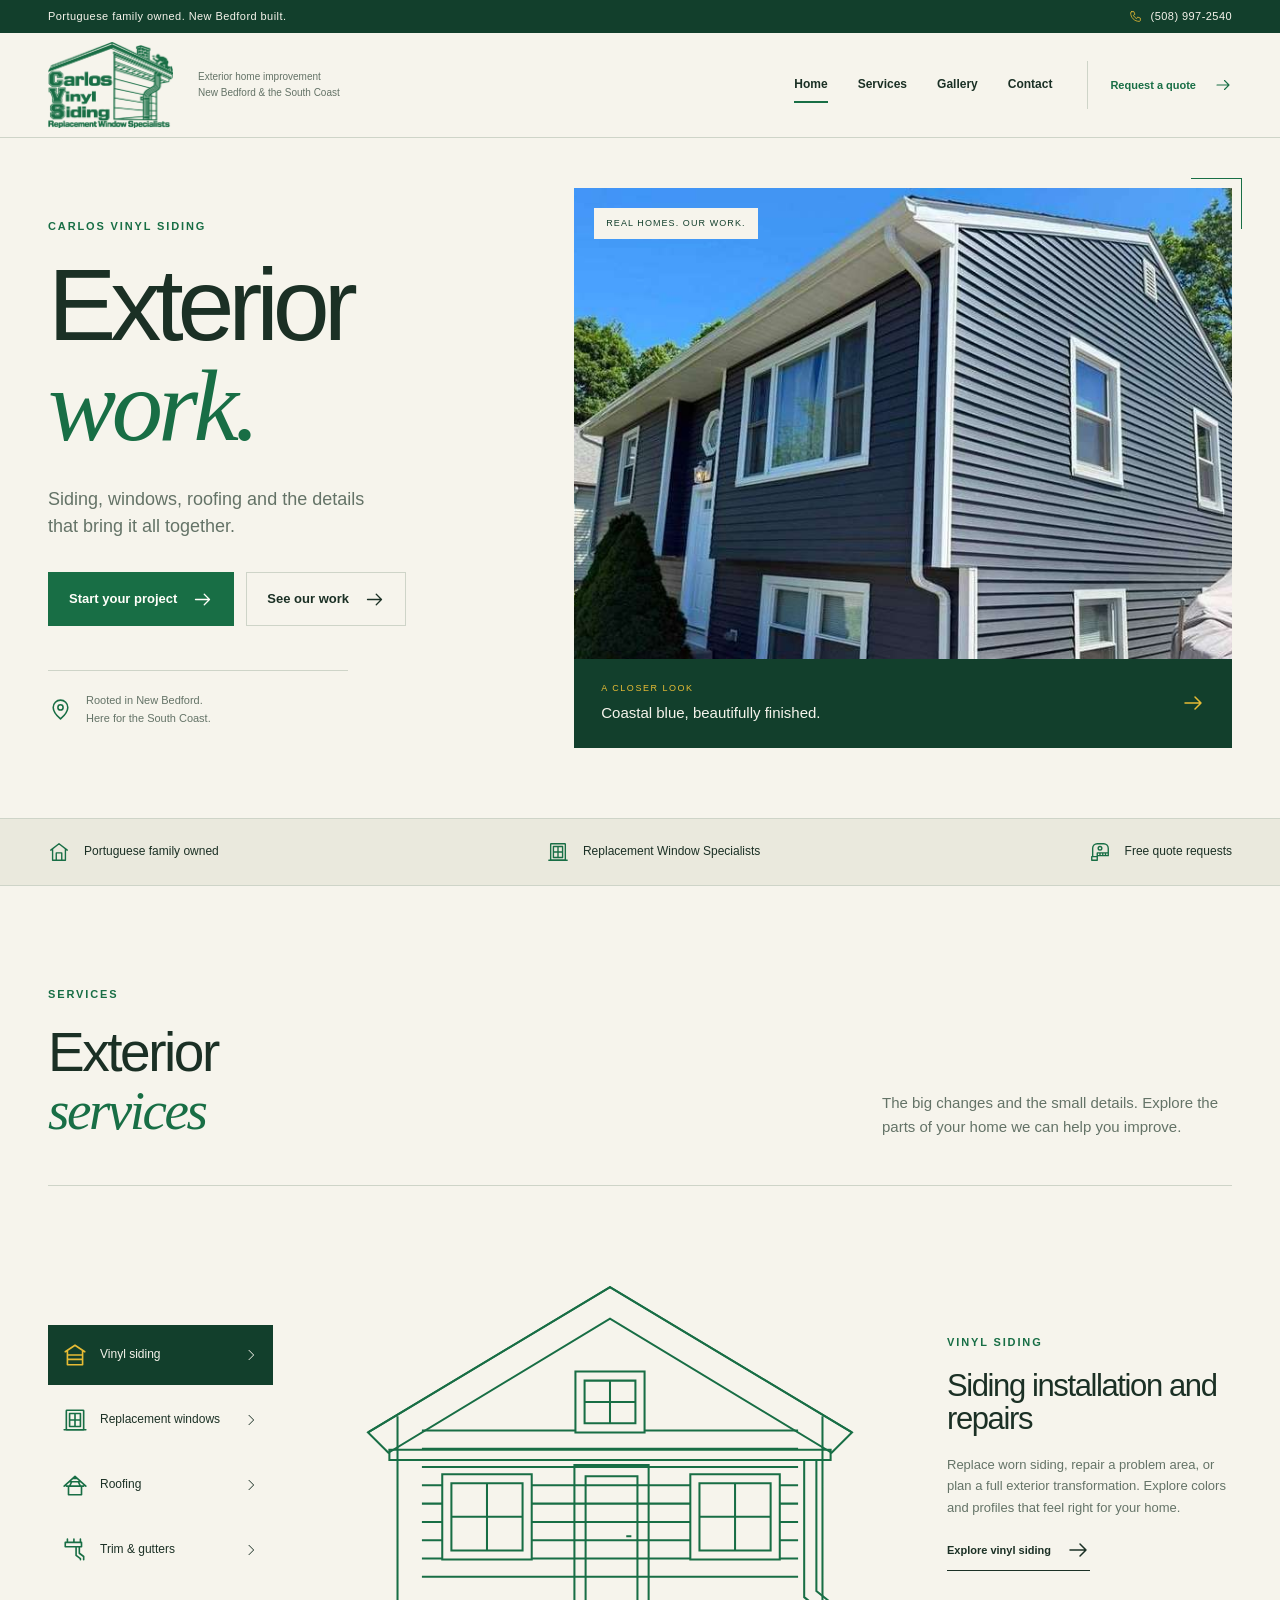
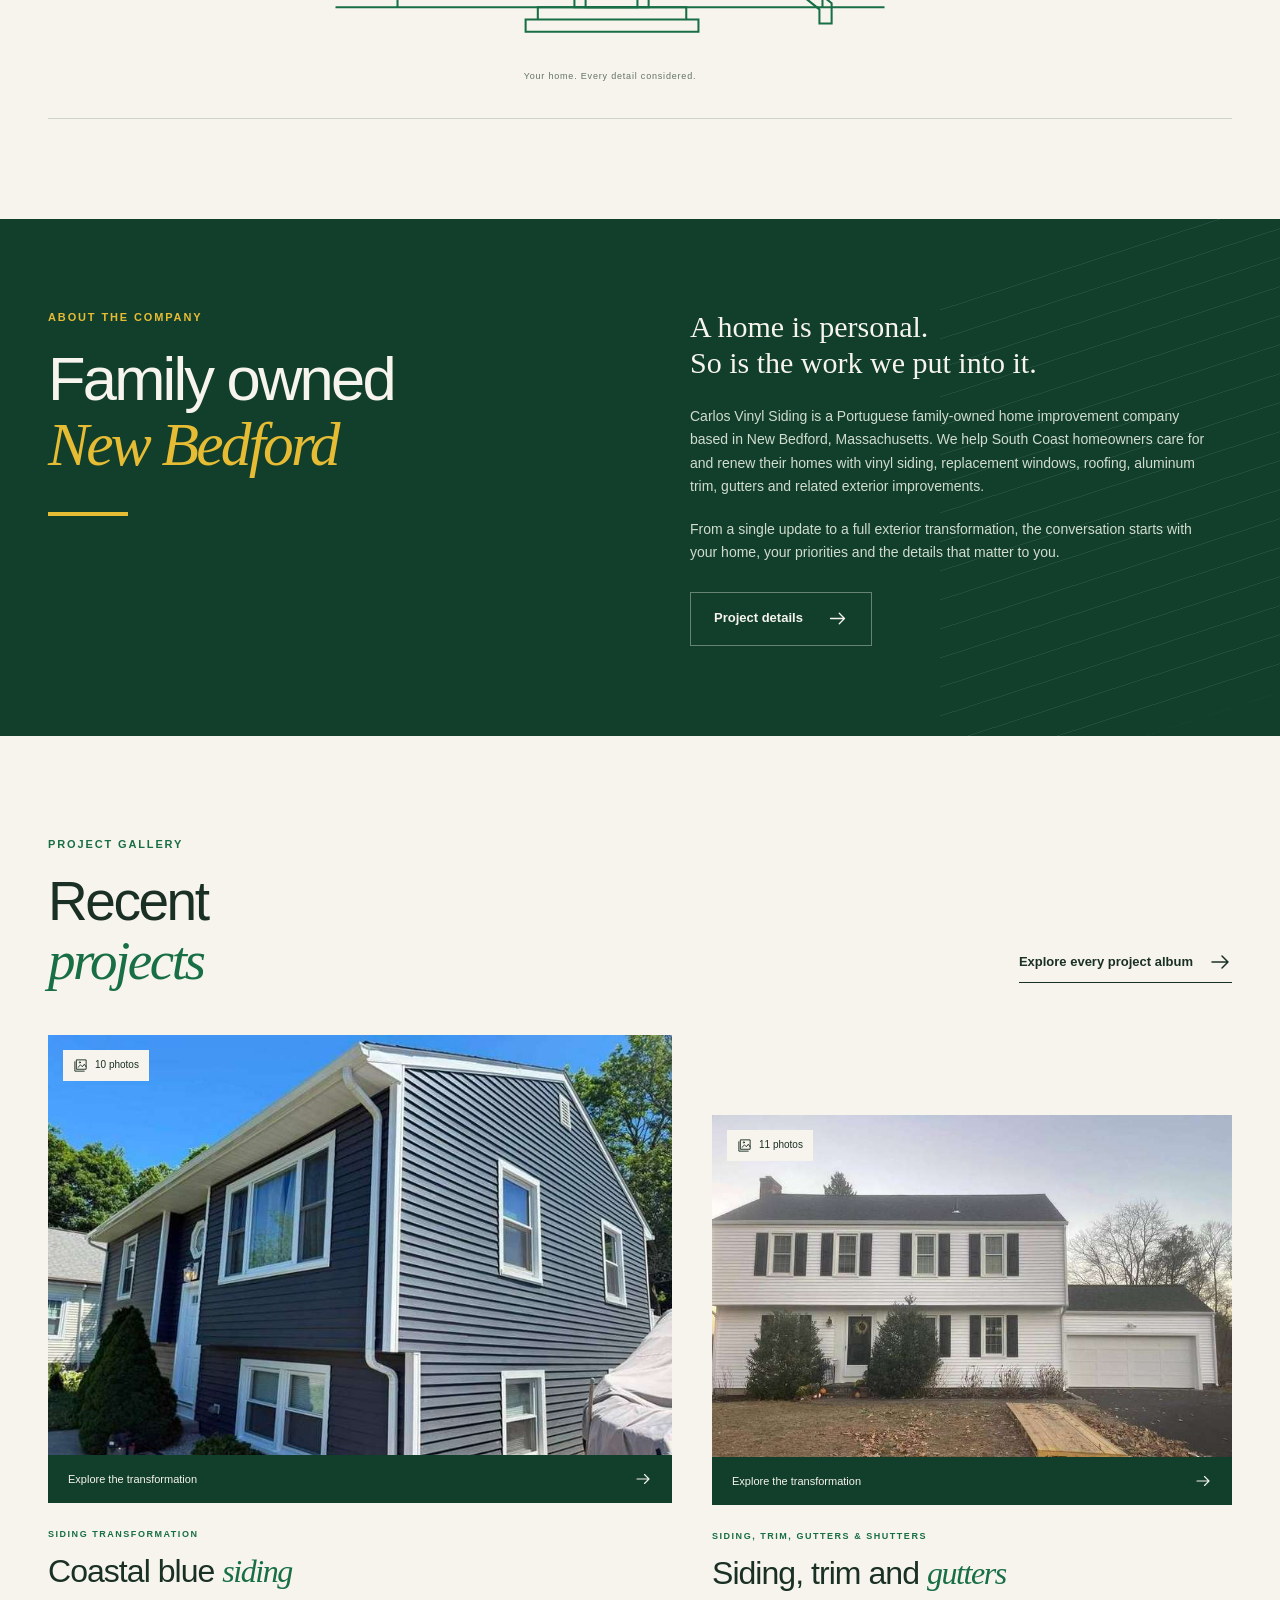
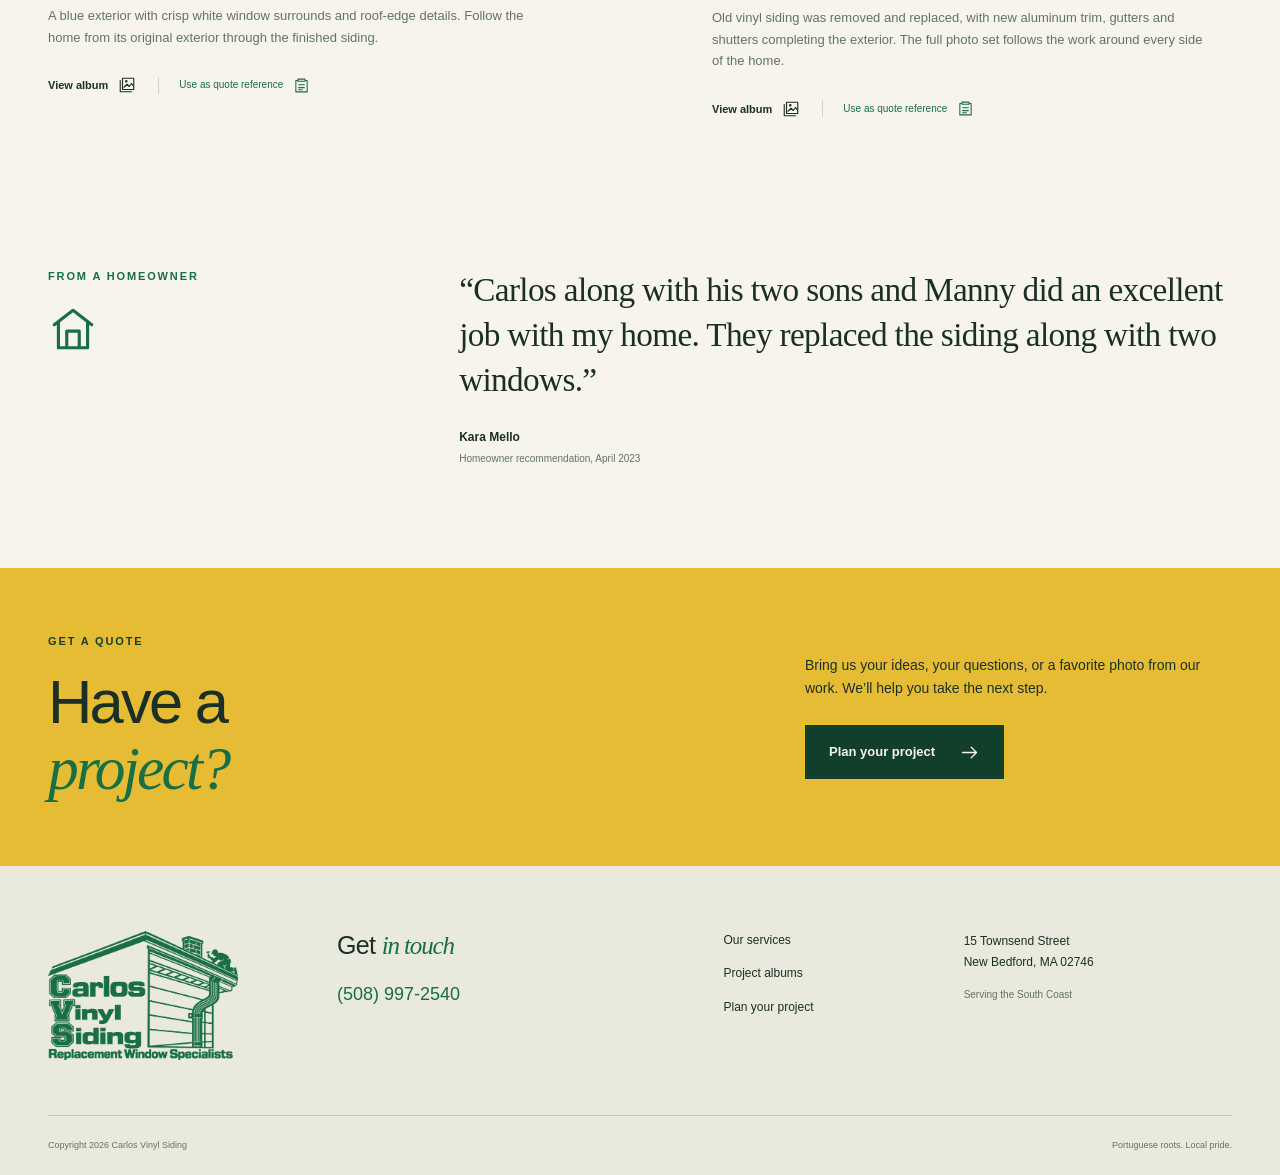
==== commit 42f5e391: "Restore headline styling and fix mobile header" ====
--- a/index.html
+++ b/index.html
@@ -1,6 +1,6 @@
-<!doctype html><html lang="en"><head><meta charset="utf-8"><meta name="viewport" content="width=device-width,initial-scale=1"><meta name="theme-color" content="#186e45"><title>Carlos Vinyl Siding | Home Improvement in New Bedford, MA</title><meta name="description" content="Portuguese family-owned siding, window, roofing and exterior specialists in New Bedford, MA. Explore real project transformations and plan your free quote."><meta property="og:type" content="website"><meta property="og:title" content="Carlos Vinyl Siding | Home Improvement in New Bedford, MA"><meta property="og:description" content="Portuguese family-owned siding, window, roofing and exterior specialists in New Bedford, MA. Explore real project transformations and plan your free quote."><meta property="og:image" content="https://carlos-vinyl-siding.vercel.app/assets/projects/coastal-blue/07.jpg"><meta property="og:url" content="https://carlos-vinyl-siding.vercel.app/"><link rel="canonical" href="https://carlos-vinyl-siding.vercel.app/"><link rel="icon" type="image/svg+xml" href="/assets/favicon.svg"><link rel="stylesheet" href="/styles.css?v=20261107b"><script src="/projects.js?v=20261107b" defer></script><script src="/script.js?v=20261107b" defer></script><script type="application/ld+json">{"@context": "https://schema.org", "@type": "HomeAndConstructionBusiness", "name": "Carlos Vinyl Siding", "alternateName": "Carlos Vinyl Siding Replacement Window Specialists", "url": "https://carlos-vinyl-siding.vercel.app/", "telephone": "+1-508-997-2540", "image": "https://carlos-vinyl-siding.vercel.app/assets/projects/coastal-blue/07.jpg", "logo": "https://carlos-vinyl-siding.vercel.app/assets/carlos-vinyl-siding-green.png", "address": {"@type": "PostalAddress", "streetAddress": "15 Townsend Street", "addressLocality": "New Bedford", "addressRegion": "MA", "postalCode": "02746", "addressCountry": "US"}, "areaServed": ["New Bedford, Massachusetts", "South Coast, Massachusetts"], "description": "Portuguese family-owned home improvement company specializing in roofing, vinyl siding, aluminum trim, gutters and replacement windows."}</script></head><body data-page="home"><a class="skip-link" href="#main">Skip to content</a><div class="local-bar"><div class="wrap"><span>Portuguese family owned. New Bedford built.</span><a href="tel:+15089972540"><svg class="icon " viewBox="0 0 24 24" fill="none" stroke="currentColor" stroke-width="1.5" stroke-linecap="round" stroke-linejoin="round" aria-hidden="true" focusable="false"><path d="M5 3h4l2 5-3 2a16 16 0 0 0 6 6l2-3 5 2v4c0 1-1 2-2 2C10 21 3 14 3 5c0-1 1-2 2-2Z"/></svg>(508) 997-2540</a></div></div><header class="header"><div class="wrap nav-wrap"><a class="brand" href="/" aria-label="Carlos Vinyl Siding home"><img src="/assets/carlos-vinyl-siding-green.png" width="2047" height="1396" alt="Carlos Vinyl Siding — Replacement Window Specialists"></a><span class="brand-note">Exterior home improvement<br>New Bedford &amp; the South Coast</span><button class="menu-button" type="button" aria-label="Open navigation" aria-expanded="false" aria-controls="navigation"><svg class="icon " viewBox="0 0 24 24" fill="none" stroke="currentColor" stroke-width="1.5" stroke-linecap="round" stroke-linejoin="round" aria-hidden="true" focusable="false"><path d="M4 6h16M4 12h16M4 18h16"/></svg><span>Menu</span></button><nav id="navigation" aria-label="Main navigation"><a href="/" aria-current="page">Home</a><a href="/services/">Services</a><a href="/gallery/">Gallery</a><a href="/contact/">Contact</a></nav><a class="header-quote" href="/contact/">Request a quote<svg class="icon " viewBox="0 0 24 24" fill="none" stroke="currentColor" stroke-width="1.5" stroke-linecap="round" stroke-linejoin="round" aria-hidden="true" focusable="false"><path d="M4 12h16m-6-6 6 6-6 6"/></svg></a></div></header><main id="main"><section class="home-hero wrap"><div class="hero-intro"><p class="eyebrow">Carlos Vinyl Siding</p><h1>Exterior home improvement</h1><p class="hero-lede">Siding, windows, roofing and the details that bring it all together.</p><div class="hero-actions"><a class="button primary" href="/contact/">Start your project<svg class="icon " viewBox="0 0 24 24" fill="none" stroke="currentColor" stroke-width="1.5" stroke-linecap="round" stroke-linejoin="round" aria-hidden="true" focusable="false"><path d="M4 12h16m-6-6 6 6-6 6"/></svg></a><a class="button outline" href="/gallery/">See our work<svg class="icon " viewBox="0 0 24 24" fill="none" stroke="currentColor" stroke-width="1.5" stroke-linecap="round" stroke-linejoin="round" aria-hidden="true" focusable="false"><path d="M4 12h16m-6-6 6 6-6 6"/></svg></a></div><div class="hero-local"><svg class="icon " viewBox="0 0 24 24" fill="none" stroke="currentColor" stroke-width="1.5" stroke-linecap="round" stroke-linejoin="round" aria-hidden="true" focusable="false"><path d="M19 10c0 5-7 11-7 11S5 15 5 10a7 7 0 1 1 14 0Z"/><circle cx="12" cy="10" r="2.5"/></svg><span>Rooted in New Bedford.<br>Here for the South Coast.</span></div></div><div class="hero-photo"><img src="/assets/projects/coastal-blue/07.jpg" alt="Finished blue vinyl siding and white window trim on a local home" width="1800" height="1350" fetchpriority="high"><span class="image-note">Real homes. Our work.</span><a class="hero-caption" href="/gallery/?project=coastal-blue"><div><span>A closer look</span><strong>Coastal blue, beautifully finished.</strong></div><svg class="icon " viewBox="0 0 24 24" fill="none" stroke="currentColor" stroke-width="1.5" stroke-linecap="round" stroke-linejoin="round" aria-hidden="true" focusable="false"><path d="M4 12h16m-6-6 6 6-6 6"/></svg></a></div></section>
+<!doctype html><html lang="en"><head><meta charset="utf-8"><meta name="viewport" content="width=device-width,initial-scale=1"><meta name="theme-color" content="#186e45"><title>Carlos Vinyl Siding | Home Improvement in New Bedford, MA</title><meta name="description" content="Portuguese family-owned siding, window, roofing and exterior specialists in New Bedford, MA. Explore real project transformations and plan your free quote."><meta property="og:type" content="website"><meta property="og:title" content="Carlos Vinyl Siding | Home Improvement in New Bedford, MA"><meta property="og:description" content="Portuguese family-owned siding, window, roofing and exterior specialists in New Bedford, MA. Explore real project transformations and plan your free quote."><meta property="og:image" content="https://carlos-vinyl-siding.vercel.app/assets/projects/coastal-blue/07.jpg"><meta property="og:url" content="https://carlos-vinyl-siding.vercel.app/"><link rel="canonical" href="https://carlos-vinyl-siding.vercel.app/"><link rel="icon" type="image/svg+xml" href="/assets/favicon.svg"><link rel="stylesheet" href="/styles.css?v=20261107c"><script src="/projects.js?v=20261107c" defer></script><script src="/script.js?v=20261107c" defer></script><script type="application/ld+json">{"@context": "https://schema.org", "@type": "HomeAndConstructionBusiness", "name": "Carlos Vinyl Siding", "alternateName": "Carlos Vinyl Siding Replacement Window Specialists", "url": "https://carlos-vinyl-siding.vercel.app/", "telephone": "+1-508-997-2540", "image": "https://carlos-vinyl-siding.vercel.app/assets/projects/coastal-blue/07.jpg", "logo": "https://carlos-vinyl-siding.vercel.app/assets/carlos-vinyl-siding-green.png", "address": {"@type": "PostalAddress", "streetAddress": "15 Townsend Street", "addressLocality": "New Bedford", "addressRegion": "MA", "postalCode": "02746", "addressCountry": "US"}, "areaServed": ["New Bedford, Massachusetts", "South Coast, Massachusetts"], "description": "Portuguese family-owned home improvement company specializing in roofing, vinyl siding, aluminum trim, gutters and replacement windows."}</script></head><body data-page="home"><a class="skip-link" href="#main">Skip to content</a><div class="local-bar"><div class="wrap"><span>Portuguese family owned. New Bedford built.</span><a href="tel:+15089972540"><svg class="icon " viewBox="0 0 24 24" fill="none" stroke="currentColor" stroke-width="1.5" stroke-linecap="round" stroke-linejoin="round" aria-hidden="true" focusable="false"><path d="M5 3h4l2 5-3 2a16 16 0 0 0 6 6l2-3 5 2v4c0 1-1 2-2 2C10 21 3 14 3 5c0-1 1-2 2-2Z"/></svg>(508) 997-2540</a></div></div><header class="header"><div class="wrap nav-wrap"><a class="brand" href="/" aria-label="Carlos Vinyl Siding home"><img src="/assets/carlos-vinyl-siding-green.png" width="2047" height="1396" alt="Carlos Vinyl Siding — Replacement Window Specialists"></a><span class="brand-note">Exterior home improvement<br>New Bedford &amp; the South Coast</span><button class="menu-button" type="button" aria-label="Open navigation" aria-expanded="false" aria-controls="navigation"><svg class="icon " viewBox="0 0 24 24" fill="none" stroke="currentColor" stroke-width="1.5" stroke-linecap="round" stroke-linejoin="round" aria-hidden="true" focusable="false"><path d="M4 6h16M4 12h16M4 18h16"/></svg><span>Menu</span></button><nav id="navigation" aria-label="Main navigation"><a href="/" aria-current="page">Home</a><a href="/services/">Services</a><a href="/gallery/">Gallery</a><a href="/contact/">Contact</a></nav><a class="header-quote" href="/contact/">Request a quote<svg class="icon " viewBox="0 0 24 24" fill="none" stroke="currentColor" stroke-width="1.5" stroke-linecap="round" stroke-linejoin="round" aria-hidden="true" focusable="false"><path d="M4 12h16m-6-6 6 6-6 6"/></svg></a></div></header><main id="main"><section class="home-hero wrap"><div class="hero-intro"><p class="eyebrow">Carlos Vinyl Siding</p><h1>Exterior<br><em>work.</em></h1><p class="hero-lede">Siding, windows, roofing and the details that bring it all together.</p><div class="hero-actions"><a class="button primary" href="/contact/">Start your project<svg class="icon " viewBox="0 0 24 24" fill="none" stroke="currentColor" stroke-width="1.5" stroke-linecap="round" stroke-linejoin="round" aria-hidden="true" focusable="false"><path d="M4 12h16m-6-6 6 6-6 6"/></svg></a><a class="button outline" href="/gallery/">See our work<svg class="icon " viewBox="0 0 24 24" fill="none" stroke="currentColor" stroke-width="1.5" stroke-linecap="round" stroke-linejoin="round" aria-hidden="true" focusable="false"><path d="M4 12h16m-6-6 6 6-6 6"/></svg></a></div><div class="hero-local"><svg class="icon " viewBox="0 0 24 24" fill="none" stroke="currentColor" stroke-width="1.5" stroke-linecap="round" stroke-linejoin="round" aria-hidden="true" focusable="false"><path d="M19 10c0 5-7 11-7 11S5 15 5 10a7 7 0 1 1 14 0Z"/><circle cx="12" cy="10" r="2.5"/></svg><span>Rooted in New Bedford.<br>Here for the South Coast.</span></div></div><div class="hero-photo"><img src="/assets/projects/coastal-blue/07.jpg" alt="Finished blue vinyl siding and white window trim on a local home" width="1800" height="1350" fetchpriority="high"><span class="image-note">Real homes. Our work.</span><a class="hero-caption" href="/gallery/?project=coastal-blue"><div><span>A closer look</span><strong>Coastal blue, beautifully finished.</strong></div><svg class="icon " viewBox="0 0 24 24" fill="none" stroke="currentColor" stroke-width="1.5" stroke-linecap="round" stroke-linejoin="round" aria-hidden="true" focusable="false"><path d="M4 12h16m-6-6 6 6-6 6"/></svg></a></div></section>
 <section class="craft-band"><div class="wrap"><span><svg class="icon " viewBox="0 0 24 24" fill="none" stroke="currentColor" stroke-width="1.5" stroke-linecap="round" stroke-linejoin="round" aria-hidden="true" focusable="false"><path d="m3 10 9-7 9 7M5 9v12h14V9M9 21v-8h6v8"/></svg>Portuguese family owned</span><span><svg class="icon " viewBox="0 0 24 24" fill="none" stroke="currentColor" stroke-width="1.5" stroke-linecap="round" stroke-linejoin="round" aria-hidden="true" focusable="false"><rect x="4" y="3" width="16" height="18" rx=".5"/><path d="M7 6h10v12H7zM12 6v12M7 12h10M2 21h20"/></svg>Replacement Window Specialists</span><span><svg class="icon " viewBox="0 0 24 24" fill="none" stroke="currentColor" stroke-width="1.5" stroke-linecap="round" stroke-linejoin="round" aria-hidden="true" focusable="false"><path d="M4 17V8a5 5 0 0 1 5-5h7a5 5 0 0 1 5 5v8H9v5H3v-4h6M9 16v-3h12M12 13v3m3-3v3m3-3v3"/><circle cx="12" cy="8" r="2"/></svg>Free quote requests</span></div></section>
-<section class="section wrap"><div class="section-heading"><div><p class="eyebrow">Services</p><h2>Exterior services</h2></div><p>The big changes and the small details. Explore the parts of your home we can help you improve.</p></div><div class="service-explorer"><div class="service-tabs" aria-label="Explore exterior services"><button type="button" class="service-tab" data-service-tab="siding" aria-pressed="true"><svg class="icon " viewBox="0 0 24 24" fill="none" stroke="currentColor" stroke-width="1.5" stroke-linecap="round" stroke-linejoin="round" aria-hidden="true" focusable="false"><path d="m3 9 9-6 9 6M5 8v13h14V8M5 12h14M5 16h14"/></svg>Vinyl siding<svg class="icon " viewBox="0 0 24 24" fill="none" stroke="currentColor" stroke-width="1.5" stroke-linecap="round" stroke-linejoin="round" aria-hidden="true" focusable="false"><path d="m9 5 7 7-7 7"/></svg></button><button type="button" class="service-tab" data-service-tab="windows" aria-pressed="false"><svg class="icon " viewBox="0 0 24 24" fill="none" stroke="currentColor" stroke-width="1.5" stroke-linecap="round" stroke-linejoin="round" aria-hidden="true" focusable="false"><rect x="4" y="3" width="16" height="18" rx=".5"/><path d="M7 6h10v12H7zM12 6v12M7 12h10M2 21h20"/></svg>Replacement windows<svg class="icon " viewBox="0 0 24 24" fill="none" stroke="currentColor" stroke-width="1.5" stroke-linecap="round" stroke-linejoin="round" aria-hidden="true" focusable="false"><path d="m9 5 7 7-7 7"/></svg></button><button type="button" class="service-tab" data-service-tab="roofing" aria-pressed="false"><svg class="icon " viewBox="0 0 24 24" fill="none" stroke="currentColor" stroke-width="1.5" stroke-linecap="round" stroke-linejoin="round" aria-hidden="true" focusable="false"><path d="m2 13 10-9 10 9M4 13h16M6 13v8h12v-8M7 9h10M10 6h4M9 9l-2 4m8-4 2 4"/></svg>Roofing<svg class="icon " viewBox="0 0 24 24" fill="none" stroke="currentColor" stroke-width="1.5" stroke-linecap="round" stroke-linejoin="round" aria-hidden="true" focusable="false"><path d="m9 5 7 7-7 7"/></svg></button><button type="button" class="service-tab" data-service-tab="gutters" aria-pressed="false"><svg class="icon " viewBox="0 0 24 24" fill="none" stroke="currentColor" stroke-width="1.5" stroke-linecap="round" stroke-linejoin="round" aria-hidden="true" focusable="false"><path d="M3 5h15v4H3zM16 9v6l4 3v3M13 9v8l4 3v1M5 2v3M11 2v3M17 2v3"/></svg>Trim & gutters<svg class="icon " viewBox="0 0 24 24" fill="none" stroke="currentColor" stroke-width="1.5" stroke-linecap="round" stroke-linejoin="round" aria-hidden="true" focusable="false"><path d="m9 5 7 7-7 7"/></svg></button></div><div class="house-panel" data-house-service="siding"><svg class="house-drawing" viewBox="0 0 600 440" role="img" aria-label="House exterior showing roofing, siding, windows and gutters"><g fill="none" stroke="currentColor" stroke-width="2"><path d="M30 380h540M62 208 300 65l238 143M91 192v188h418V192M115 206h370M115 224h370M115 242h370M115 260h370M115 278h370M115 296h370M115 314h370M115 332h370M115 350h370"/><path class="house-roof" d="M62 208 300 65l238 143-20 20-218-132L82 228Z"/><path class="house-gutters" d="M83 225h434v10H83zM503 235v129l15 12v20h-12v-14l-15-12V235"/><g class="house-siding"><path d="M265 240h73v140h-73z"/><path d="M276 251h51v129h-51zM321 310h-5"/></g><g class="house-windows" fill="var(--paper)"><path d="M135 249h88v84h-88zM379 249h88v84h-88zM266 148h68v60h-68z"/><path d="M144 258h70v66h-70zM388 258h70v66h-70zM275 157h50v42h-50zM179 258v66m-35-33h70M423 258v66m-35-33h70M300 157v42m-25-21h50"/></g><path d="M229 380h146v12H229zM217 392h170v12H217z"/></g></svg><span class="drawing-note">Your home. Every detail considered.</span></div><div class="service-copy"><div class="service-panel" data-service-panel="siding"><p class="eyebrow">Vinyl siding</p><h3>Siding installation and repairs</h3><p>Replace worn siding, repair a problem area, or plan a full exterior transformation. Explore colors and profiles that feel right for your home.</p><a class="text-link" href="/services/#siding">Explore vinyl siding<svg class="icon " viewBox="0 0 24 24" fill="none" stroke="currentColor" stroke-width="1.5" stroke-linecap="round" stroke-linejoin="round" aria-hidden="true" focusable="false"><path d="M4 12h16m-6-6 6 6-6 6"/></svg></a></div><div class="service-panel" data-service-panel="windows" hidden><p class="eyebrow">Replacement windows</p><h3>Window replacement</h3><p>Tell us about drafty, aging or difficult-to-operate windows. We’ll discuss the openings, styles and replacement work you have in mind.</p><a class="text-link" href="/services/#windows">Explore replacement windows<svg class="icon " viewBox="0 0 24 24" fill="none" stroke="currentColor" stroke-width="1.5" stroke-linecap="round" stroke-linejoin="round" aria-hidden="true" focusable="false"><path d="M4 12h16m-6-6 6 6-6 6"/></svg></a></div><div class="service-panel" data-service-panel="roofing" hidden><p class="eyebrow">Roofing</p><h3>Roof repair and replacement</h3><p>Planning a new roof or concerned about a repair? Share what you’ve noticed, the approximate roof age and any areas where water is getting in.</p><a class="text-link" href="/services/#roofing">Explore roofing<svg class="icon " viewBox="0 0 24 24" fill="none" stroke="currentColor" stroke-width="1.5" stroke-linecap="round" stroke-linejoin="round" aria-hidden="true" focusable="false"><path d="M4 12h16m-6-6 6 6-6 6"/></svg></a></div><div class="service-panel" data-service-panel="gutters" hidden><p class="eyebrow">Trim & gutters</p><h3>Trim and gutters</h3><p>Aluminum trim, gutters and downspouts help bring the exterior together. Include soffit, fascia and roof-edge details in the same conversation.</p><a class="text-link" href="/services/#gutters">Explore trim & gutters<svg class="icon " viewBox="0 0 24 24" fill="none" stroke="currentColor" stroke-width="1.5" stroke-linecap="round" stroke-linejoin="round" aria-hidden="true" focusable="false"><path d="M4 12h16m-6-6 6 6-6 6"/></svg></a></div></div></div></section>
-<section class="family-section"><div class="wrap family-grid"><div class="family-title"><p class="eyebrow">About the company</p><h2>Family owned in New Bedford</h2><span class="family-line" aria-hidden="true"></span></div><div class="family-copy"><p class="large-copy">A home is personal.<br>So is the work we put into it.</p><p>Carlos Vinyl Siding is a Portuguese family-owned home improvement company based in New Bedford, Massachusetts. We help South Coast homeowners care for and renew their homes with vinyl siding, replacement windows, roofing, aluminum trim, gutters and related exterior improvements.</p><p>From a single update to a full exterior transformation, the conversation starts with your home, your priorities and the details that matter to you.</p><a class="button outline" href="/contact/">Project details<svg class="icon " viewBox="0 0 24 24" fill="none" stroke="currentColor" stroke-width="1.5" stroke-linecap="round" stroke-linejoin="round" aria-hidden="true" focusable="false"><path d="M4 12h16m-6-6 6 6-6 6"/></svg></a></div></div></section>
-<section class="section wrap"><div class="section-heading"><div><p class="eyebrow">Project gallery</p><h2>Recent projects</h2></div><a class="text-link" href="/gallery/">Explore every project album<svg class="icon " viewBox="0 0 24 24" fill="none" stroke="currentColor" stroke-width="1.5" stroke-linecap="round" stroke-linejoin="round" aria-hidden="true" focusable="false"><path d="M4 12h16m-6-6 6 6-6 6"/></svg></a></div><div class="home-projects"><article class="project-card " id="coastal-blue"><a class="project-cover" href="/assets/projects/coastal-blue/07.jpg" data-project="coastal-blue" data-photo="6" aria-label="Open Coastal blue album"><img src="/assets/projects/coastal-blue/07.jpg" alt="Coastal blue siding — finished exterior" loading="lazy" width="1200" height="900"><span class="photo-label"><svg class="icon " viewBox="0 0 24 24" fill="none" stroke="currentColor" stroke-width="1.5" stroke-linecap="round" stroke-linejoin="round" aria-hidden="true" focusable="false"><path d="M6 3h15v15H6zM3 6v15h15M8 15l4-4 3 3 3-4 3 4"/><circle cx="11" cy="7" r="1"/></svg>10 photos</span><span class="open-album">Explore the transformation<svg class="icon " viewBox="0 0 24 24" fill="none" stroke="currentColor" stroke-width="1.5" stroke-linecap="round" stroke-linejoin="round" aria-hidden="true" focusable="false"><path d="M4 12h16m-6-6 6 6-6 6"/></svg></span></a><div class="project-copy"><p class="eyebrow">Siding transformation</p><h2>Coastal blue siding</h2><p>A blue exterior with crisp white window surrounds and roof-edge details. Follow the home from its original exterior through the finished siding.</p><div class="project-actions"><button class="text-button" type="button" data-project="coastal-blue" data-photo="6">View album<svg class="icon " viewBox="0 0 24 24" fill="none" stroke="currentColor" stroke-width="1.5" stroke-linecap="round" stroke-linejoin="round" aria-hidden="true" focusable="false"><path d="M6 3h15v15H6zM3 6v15h15M8 15l4-4 3 3 3-4 3 4"/><circle cx="11" cy="7" r="1"/></svg></button><a href="/contact/?reference=coastal-blue&amp;photo=6">Use as quote reference<svg class="icon " viewBox="0 0 24 24" fill="none" stroke="currentColor" stroke-width="1.5" stroke-linecap="round" stroke-linejoin="round" aria-hidden="true" focusable="false"><path d="M7 3h10v3H7zM7 5H4v16h16V5h-3M8 11h8M8 15h8M8 18h5"/></svg></a></div></div></article><article class="project-card " id="complete-exterior"><a class="project-cover" href="/assets/projects/complete-exterior/07.jpg" data-project="complete-exterior" data-photo="6" aria-label="Open Classic white album"><img src="/assets/projects/complete-exterior/07.jpg" alt="Siding, trim and gutters — finished exterior" loading="lazy" width="1200" height="900"><span class="photo-label"><svg class="icon " viewBox="0 0 24 24" fill="none" stroke="currentColor" stroke-width="1.5" stroke-linecap="round" stroke-linejoin="round" aria-hidden="true" focusable="false"><path d="M6 3h15v15H6zM3 6v15h15M8 15l4-4 3 3 3-4 3 4"/><circle cx="11" cy="7" r="1"/></svg>11 photos</span><span class="open-album">Explore the transformation<svg class="icon " viewBox="0 0 24 24" fill="none" stroke="currentColor" stroke-width="1.5" stroke-linecap="round" stroke-linejoin="round" aria-hidden="true" focusable="false"><path d="M4 12h16m-6-6 6 6-6 6"/></svg></span></a><div class="project-copy"><p class="eyebrow">Siding, trim, gutters & shutters</p><h2>Siding, trim and gutters</h2><p>Old vinyl siding was removed and replaced, with new aluminum trim, gutters and shutters completing the exterior. The full photo set follows the work around every side of the home.</p><div class="project-actions"><button class="text-button" type="button" data-project="complete-exterior" data-photo="6">View album<svg class="icon " viewBox="0 0 24 24" fill="none" stroke="currentColor" stroke-width="1.5" stroke-linecap="round" stroke-linejoin="round" aria-hidden="true" focusable="false"><path d="M6 3h15v15H6zM3 6v15h15M8 15l4-4 3 3 3-4 3 4"/><circle cx="11" cy="7" r="1"/></svg></button><a href="/contact/?reference=complete-exterior&amp;photo=6">Use as quote reference<svg class="icon " viewBox="0 0 24 24" fill="none" stroke="currentColor" stroke-width="1.5" stroke-linecap="round" stroke-linejoin="round" aria-hidden="true" focusable="false"><path d="M7 3h10v3H7zM7 5H4v16h16V5h-3M8 11h8M8 15h8M8 18h5"/></svg></a></div></div></article></div></section>
-<section class="review-section wrap"><div><p class="eyebrow">From a homeowner</p><svg class="icon review-icon" viewBox="0 0 24 24" fill="none" stroke="currentColor" stroke-width="1.5" stroke-linecap="round" stroke-linejoin="round" aria-hidden="true" focusable="false"><path d="m3 10 9-7 9 7M5 9v12h14V9M9 21v-8h6v8"/></svg></div><blockquote><p>“Carlos along with his two sons and Manny did an excellent job with my home. They replaced the siding along with two windows.”</p><footer>Kara Mello<span>Homeowner recommendation, April 2023</span></footer></blockquote></section><section class="invitation"><div class="wrap"><div><p class="eyebrow">Get a quote</p><h2>Have a project in mind?</h2></div><div><p>Bring us your ideas, your questions, or a favorite photo from our work. We’ll help you take the next step.</p><a class="button yellow" href="/contact/">Plan your project<svg class="icon " viewBox="0 0 24 24" fill="none" stroke="currentColor" stroke-width="1.5" stroke-linecap="round" stroke-linejoin="round" aria-hidden="true" focusable="false"><path d="M4 12h16m-6-6 6 6-6 6"/></svg></a></div></div></section></main><footer class="footer"><div class="wrap footer-grid"><a class="footer-brand" href="/" aria-label="Carlos Vinyl Siding home"><img src="/assets/carlos-vinyl-siding-green.png" width="2047" height="1396" alt="Carlos Vinyl Siding — Replacement Window Specialists"></a><div><h2>Get in touch</h2><a class="footer-phone" href="tel:+15089972540">(508) 997-2540</a></div><div class="footer-links"><a href="/services/">Our services</a><a href="/gallery/">Project albums</a><a href="/contact/">Plan your project</a></div><address>15 Townsend Street<br>New Bedford, MA 02746<br><span>Serving the South Coast</span></address></div><div class="wrap footer-bottom"><span>Copyright <span data-year>2026</span> Carlos Vinyl Siding</span><span>Portuguese roots. Local pride.</span></div></footer><dialog id="photo-viewer" aria-labelledby="viewer-title"><div class="viewer-layout"><div class="viewer-toolbar"><div><p class="eyebrow" id="viewer-category"></p><h2 id="viewer-title"></h2></div><button class="icon-button close-viewer" type="button" aria-label="Close photo gallery"><svg class="icon " viewBox="0 0 24 24" fill="none" stroke="currentColor" stroke-width="1.5" stroke-linecap="round" stroke-linejoin="round" aria-hidden="true" focusable="false"><path d="m6 6 12 12M18 6 6 18"/></svg></button></div><div class="viewer-main"><button class="photo-nav previous" aria-label="Previous photo" type="button"><svg class="icon " viewBox="0 0 24 24" fill="none" stroke="currentColor" stroke-width="1.5" stroke-linecap="round" stroke-linejoin="round" aria-hidden="true" focusable="false"><path d="m9 5 7 7-7 7"/></svg></button><figure><img id="viewer-image" alt=""><figcaption><span id="viewer-stage"></span><span id="viewer-count" aria-live="polite"></span></figcaption></figure><button class="photo-nav next" aria-label="Next photo" type="button"><svg class="icon " viewBox="0 0 24 24" fill="none" stroke="currentColor" stroke-width="1.5" stroke-linecap="round" stroke-linejoin="round" aria-hidden="true" focusable="false"><path d="m9 5 7 7-7 7"/></svg></button></div><div class="viewer-thumbs" aria-label="Project photos"></div><div class="viewer-bottom"><label class="album-select">Explore another project<select id="viewer-project"></select></label><div><p>This exact photo can be included in your quote request.</p><button class="button primary" id="use-photo" type="button">Use this photo for my quote<svg class="icon " viewBox="0 0 24 24" fill="none" stroke="currentColor" stroke-width="1.5" stroke-linecap="round" stroke-linejoin="round" aria-hidden="true" focusable="false"><path d="M7 3h10v3H7zM7 5H4v16h16V5h-3M8 11h8M8 15h8M8 18h5"/></svg></button></div></div></div></dialog></body></html>+<section class="section wrap"><div class="section-heading"><div><p class="eyebrow">Services</p><h2>Exterior<br><em>services</em></h2></div><p>The big changes and the small details. Explore the parts of your home we can help you improve.</p></div><div class="service-explorer"><div class="service-tabs" aria-label="Explore exterior services"><button type="button" class="service-tab" data-service-tab="siding" aria-pressed="true"><svg class="icon " viewBox="0 0 24 24" fill="none" stroke="currentColor" stroke-width="1.5" stroke-linecap="round" stroke-linejoin="round" aria-hidden="true" focusable="false"><path d="m3 9 9-6 9 6M5 8v13h14V8M5 12h14M5 16h14"/></svg>Vinyl siding<svg class="icon " viewBox="0 0 24 24" fill="none" stroke="currentColor" stroke-width="1.5" stroke-linecap="round" stroke-linejoin="round" aria-hidden="true" focusable="false"><path d="m9 5 7 7-7 7"/></svg></button><button type="button" class="service-tab" data-service-tab="windows" aria-pressed="false"><svg class="icon " viewBox="0 0 24 24" fill="none" stroke="currentColor" stroke-width="1.5" stroke-linecap="round" stroke-linejoin="round" aria-hidden="true" focusable="false"><rect x="4" y="3" width="16" height="18" rx=".5"/><path d="M7 6h10v12H7zM12 6v12M7 12h10M2 21h20"/></svg>Replacement windows<svg class="icon " viewBox="0 0 24 24" fill="none" stroke="currentColor" stroke-width="1.5" stroke-linecap="round" stroke-linejoin="round" aria-hidden="true" focusable="false"><path d="m9 5 7 7-7 7"/></svg></button><button type="button" class="service-tab" data-service-tab="roofing" aria-pressed="false"><svg class="icon " viewBox="0 0 24 24" fill="none" stroke="currentColor" stroke-width="1.5" stroke-linecap="round" stroke-linejoin="round" aria-hidden="true" focusable="false"><path d="m2 13 10-9 10 9M4 13h16M6 13v8h12v-8M7 9h10M10 6h4M9 9l-2 4m8-4 2 4"/></svg>Roofing<svg class="icon " viewBox="0 0 24 24" fill="none" stroke="currentColor" stroke-width="1.5" stroke-linecap="round" stroke-linejoin="round" aria-hidden="true" focusable="false"><path d="m9 5 7 7-7 7"/></svg></button><button type="button" class="service-tab" data-service-tab="gutters" aria-pressed="false"><svg class="icon " viewBox="0 0 24 24" fill="none" stroke="currentColor" stroke-width="1.5" stroke-linecap="round" stroke-linejoin="round" aria-hidden="true" focusable="false"><path d="M3 5h15v4H3zM16 9v6l4 3v3M13 9v8l4 3v1M5 2v3M11 2v3M17 2v3"/></svg>Trim & gutters<svg class="icon " viewBox="0 0 24 24" fill="none" stroke="currentColor" stroke-width="1.5" stroke-linecap="round" stroke-linejoin="round" aria-hidden="true" focusable="false"><path d="m9 5 7 7-7 7"/></svg></button></div><div class="house-panel" data-house-service="siding"><svg class="house-drawing" viewBox="0 0 600 440" role="img" aria-label="House exterior showing roofing, siding, windows and gutters"><g fill="none" stroke="currentColor" stroke-width="2"><path d="M30 380h540M62 208 300 65l238 143M91 192v188h418V192M115 206h370M115 224h370M115 242h370M115 260h370M115 278h370M115 296h370M115 314h370M115 332h370M115 350h370"/><path class="house-roof" d="M62 208 300 65l238 143-20 20-218-132L82 228Z"/><path class="house-gutters" d="M83 225h434v10H83zM503 235v129l15 12v20h-12v-14l-15-12V235"/><g class="house-siding"><path d="M265 240h73v140h-73z"/><path d="M276 251h51v129h-51zM321 310h-5"/></g><g class="house-windows" fill="var(--paper)"><path d="M135 249h88v84h-88zM379 249h88v84h-88zM266 148h68v60h-68z"/><path d="M144 258h70v66h-70zM388 258h70v66h-70zM275 157h50v42h-50zM179 258v66m-35-33h70M423 258v66m-35-33h70M300 157v42m-25-21h50"/></g><path d="M229 380h146v12H229zM217 392h170v12H217z"/></g></svg><span class="drawing-note">Your home. Every detail considered.</span></div><div class="service-copy"><div class="service-panel" data-service-panel="siding"><p class="eyebrow">Vinyl siding</p><h3>Siding installation and repairs</h3><p>Replace worn siding, repair a problem area, or plan a full exterior transformation. Explore colors and profiles that feel right for your home.</p><a class="text-link" href="/services/#siding">Explore vinyl siding<svg class="icon " viewBox="0 0 24 24" fill="none" stroke="currentColor" stroke-width="1.5" stroke-linecap="round" stroke-linejoin="round" aria-hidden="true" focusable="false"><path d="M4 12h16m-6-6 6 6-6 6"/></svg></a></div><div class="service-panel" data-service-panel="windows" hidden><p class="eyebrow">Replacement windows</p><h3>Window replacement</h3><p>Tell us about drafty, aging or difficult-to-operate windows. We’ll discuss the openings, styles and replacement work you have in mind.</p><a class="text-link" href="/services/#windows">Explore replacement windows<svg class="icon " viewBox="0 0 24 24" fill="none" stroke="currentColor" stroke-width="1.5" stroke-linecap="round" stroke-linejoin="round" aria-hidden="true" focusable="false"><path d="M4 12h16m-6-6 6 6-6 6"/></svg></a></div><div class="service-panel" data-service-panel="roofing" hidden><p class="eyebrow">Roofing</p><h3>Roof repair and replacement</h3><p>Planning a new roof or concerned about a repair? Share what you’ve noticed, the approximate roof age and any areas where water is getting in.</p><a class="text-link" href="/services/#roofing">Explore roofing<svg class="icon " viewBox="0 0 24 24" fill="none" stroke="currentColor" stroke-width="1.5" stroke-linecap="round" stroke-linejoin="round" aria-hidden="true" focusable="false"><path d="M4 12h16m-6-6 6 6-6 6"/></svg></a></div><div class="service-panel" data-service-panel="gutters" hidden><p class="eyebrow">Trim & gutters</p><h3>Trim and gutters</h3><p>Aluminum trim, gutters and downspouts help bring the exterior together. Include soffit, fascia and roof-edge details in the same conversation.</p><a class="text-link" href="/services/#gutters">Explore trim & gutters<svg class="icon " viewBox="0 0 24 24" fill="none" stroke="currentColor" stroke-width="1.5" stroke-linecap="round" stroke-linejoin="round" aria-hidden="true" focusable="false"><path d="M4 12h16m-6-6 6 6-6 6"/></svg></a></div></div></div></section>
+<section class="family-section"><div class="wrap family-grid"><div class="family-title"><p class="eyebrow">About the company</p><h2>Family owned<br><em>New Bedford</em></h2><span class="family-line" aria-hidden="true"></span></div><div class="family-copy"><p class="large-copy">A home is personal.<br>So is the work we put into it.</p><p>Carlos Vinyl Siding is a Portuguese family-owned home improvement company based in New Bedford, Massachusetts. We help South Coast homeowners care for and renew their homes with vinyl siding, replacement windows, roofing, aluminum trim, gutters and related exterior improvements.</p><p>From a single update to a full exterior transformation, the conversation starts with your home, your priorities and the details that matter to you.</p><a class="button outline" href="/contact/">Project details<svg class="icon " viewBox="0 0 24 24" fill="none" stroke="currentColor" stroke-width="1.5" stroke-linecap="round" stroke-linejoin="round" aria-hidden="true" focusable="false"><path d="M4 12h16m-6-6 6 6-6 6"/></svg></a></div></div></section>
+<section class="section wrap"><div class="section-heading"><div><p class="eyebrow">Project gallery</p><h2>Recent<br><em>projects</em></h2></div><a class="text-link" href="/gallery/">Explore every project album<svg class="icon " viewBox="0 0 24 24" fill="none" stroke="currentColor" stroke-width="1.5" stroke-linecap="round" stroke-linejoin="round" aria-hidden="true" focusable="false"><path d="M4 12h16m-6-6 6 6-6 6"/></svg></a></div><div class="home-projects"><article class="project-card " id="coastal-blue"><a class="project-cover" href="/assets/projects/coastal-blue/07.jpg" data-project="coastal-blue" data-photo="6" aria-label="Open Coastal blue album"><img src="/assets/projects/coastal-blue/07.jpg" alt="Coastal blue siding — finished exterior" loading="lazy" width="1200" height="900"><span class="photo-label"><svg class="icon " viewBox="0 0 24 24" fill="none" stroke="currentColor" stroke-width="1.5" stroke-linecap="round" stroke-linejoin="round" aria-hidden="true" focusable="false"><path d="M6 3h15v15H6zM3 6v15h15M8 15l4-4 3 3 3-4 3 4"/><circle cx="11" cy="7" r="1"/></svg>10 photos</span><span class="open-album">Explore the transformation<svg class="icon " viewBox="0 0 24 24" fill="none" stroke="currentColor" stroke-width="1.5" stroke-linecap="round" stroke-linejoin="round" aria-hidden="true" focusable="false"><path d="M4 12h16m-6-6 6 6-6 6"/></svg></span></a><div class="project-copy"><p class="eyebrow">Siding transformation</p><h2>Coastal blue <em>siding</em></h2><p>A blue exterior with crisp white window surrounds and roof-edge details. Follow the home from its original exterior through the finished siding.</p><div class="project-actions"><button class="text-button" type="button" data-project="coastal-blue" data-photo="6">View album<svg class="icon " viewBox="0 0 24 24" fill="none" stroke="currentColor" stroke-width="1.5" stroke-linecap="round" stroke-linejoin="round" aria-hidden="true" focusable="false"><path d="M6 3h15v15H6zM3 6v15h15M8 15l4-4 3 3 3-4 3 4"/><circle cx="11" cy="7" r="1"/></svg></button><a href="/contact/?reference=coastal-blue&amp;photo=6">Use as quote reference<svg class="icon " viewBox="0 0 24 24" fill="none" stroke="currentColor" stroke-width="1.5" stroke-linecap="round" stroke-linejoin="round" aria-hidden="true" focusable="false"><path d="M7 3h10v3H7zM7 5H4v16h16V5h-3M8 11h8M8 15h8M8 18h5"/></svg></a></div></div></article><article class="project-card " id="complete-exterior"><a class="project-cover" href="/assets/projects/complete-exterior/07.jpg" data-project="complete-exterior" data-photo="6" aria-label="Open Classic white album"><img src="/assets/projects/complete-exterior/07.jpg" alt="Siding, trim and gutters — finished exterior" loading="lazy" width="1200" height="900"><span class="photo-label"><svg class="icon " viewBox="0 0 24 24" fill="none" stroke="currentColor" stroke-width="1.5" stroke-linecap="round" stroke-linejoin="round" aria-hidden="true" focusable="false"><path d="M6 3h15v15H6zM3 6v15h15M8 15l4-4 3 3 3-4 3 4"/><circle cx="11" cy="7" r="1"/></svg>11 photos</span><span class="open-album">Explore the transformation<svg class="icon " viewBox="0 0 24 24" fill="none" stroke="currentColor" stroke-width="1.5" stroke-linecap="round" stroke-linejoin="round" aria-hidden="true" focusable="false"><path d="M4 12h16m-6-6 6 6-6 6"/></svg></span></a><div class="project-copy"><p class="eyebrow">Siding, trim, gutters & shutters</p><h2>Siding, trim and <em>gutters</em></h2><p>Old vinyl siding was removed and replaced, with new aluminum trim, gutters and shutters completing the exterior. The full photo set follows the work around every side of the home.</p><div class="project-actions"><button class="text-button" type="button" data-project="complete-exterior" data-photo="6">View album<svg class="icon " viewBox="0 0 24 24" fill="none" stroke="currentColor" stroke-width="1.5" stroke-linecap="round" stroke-linejoin="round" aria-hidden="true" focusable="false"><path d="M6 3h15v15H6zM3 6v15h15M8 15l4-4 3 3 3-4 3 4"/><circle cx="11" cy="7" r="1"/></svg></button><a href="/contact/?reference=complete-exterior&amp;photo=6">Use as quote reference<svg class="icon " viewBox="0 0 24 24" fill="none" stroke="currentColor" stroke-width="1.5" stroke-linecap="round" stroke-linejoin="round" aria-hidden="true" focusable="false"><path d="M7 3h10v3H7zM7 5H4v16h16V5h-3M8 11h8M8 15h8M8 18h5"/></svg></a></div></div></article></div></section>
+<section class="review-section wrap"><div><p class="eyebrow">From a homeowner</p><svg class="icon review-icon" viewBox="0 0 24 24" fill="none" stroke="currentColor" stroke-width="1.5" stroke-linecap="round" stroke-linejoin="round" aria-hidden="true" focusable="false"><path d="m3 10 9-7 9 7M5 9v12h14V9M9 21v-8h6v8"/></svg></div><blockquote><p>“Carlos along with his two sons and Manny did an excellent job with my home. They replaced the siding along with two windows.”</p><footer>Kara Mello<span>Homeowner recommendation, April 2023</span></footer></blockquote></section><section class="invitation"><div class="wrap"><div><p class="eyebrow">Get a quote</p><h2>Have a<br><em>project?</em></h2></div><div><p>Bring us your ideas, your questions, or a favorite photo from our work. We’ll help you take the next step.</p><a class="button yellow" href="/contact/">Plan your project<svg class="icon " viewBox="0 0 24 24" fill="none" stroke="currentColor" stroke-width="1.5" stroke-linecap="round" stroke-linejoin="round" aria-hidden="true" focusable="false"><path d="M4 12h16m-6-6 6 6-6 6"/></svg></a></div></div></section></main><footer class="footer"><div class="wrap footer-grid"><a class="footer-brand" href="/" aria-label="Carlos Vinyl Siding home"><img src="/assets/carlos-vinyl-siding-green.png" width="2047" height="1396" alt="Carlos Vinyl Siding — Replacement Window Specialists"></a><div><h2>Get <em>in touch</em></h2><a class="footer-phone" href="tel:+15089972540">(508) 997-2540</a></div><div class="footer-links"><a href="/services/">Our services</a><a href="/gallery/">Project albums</a><a href="/contact/">Plan your project</a></div><address>15 Townsend Street<br>New Bedford, MA 02746<br><span>Serving the South Coast</span></address></div><div class="wrap footer-bottom"><span>Copyright <span data-year>2026</span> Carlos Vinyl Siding</span><span>Portuguese roots. Local pride.</span></div></footer><dialog id="photo-viewer" aria-labelledby="viewer-title"><div class="viewer-layout"><div class="viewer-toolbar"><div><p class="eyebrow" id="viewer-category"></p><h2 id="viewer-title"></h2></div><button class="icon-button close-viewer" type="button" aria-label="Close photo gallery"><svg class="icon " viewBox="0 0 24 24" fill="none" stroke="currentColor" stroke-width="1.5" stroke-linecap="round" stroke-linejoin="round" aria-hidden="true" focusable="false"><path d="m6 6 12 12M18 6 6 18"/></svg></button></div><div class="viewer-main"><button class="photo-nav previous" aria-label="Previous photo" type="button"><svg class="icon " viewBox="0 0 24 24" fill="none" stroke="currentColor" stroke-width="1.5" stroke-linecap="round" stroke-linejoin="round" aria-hidden="true" focusable="false"><path d="m9 5 7 7-7 7"/></svg></button><figure><img id="viewer-image" alt=""><figcaption><span id="viewer-stage"></span><span id="viewer-count" aria-live="polite"></span></figcaption></figure><button class="photo-nav next" aria-label="Next photo" type="button"><svg class="icon " viewBox="0 0 24 24" fill="none" stroke="currentColor" stroke-width="1.5" stroke-linecap="round" stroke-linejoin="round" aria-hidden="true" focusable="false"><path d="m9 5 7 7-7 7"/></svg></button></div><div class="viewer-thumbs" aria-label="Project photos"></div><div class="viewer-bottom"><label class="album-select">Explore another project<select id="viewer-project"></select></label><div><p>This exact photo can be included in your quote request.</p><button class="button primary" id="use-photo" type="button">Use this photo for my quote<svg class="icon " viewBox="0 0 24 24" fill="none" stroke="currentColor" stroke-width="1.5" stroke-linecap="round" stroke-linejoin="round" aria-hidden="true" focusable="false"><path d="M7 3h10v3H7zM7 5H4v16h16V5h-3M8 11h8M8 15h8M8 18h5"/></svg></button></div></div></div></dialog></body></html>
--- a/styles.css
+++ b/styles.css
@@ -5,5 +5,5 @@
 @media(min-width:1500px){.hero-photo>img,.hero-photo{min-height:630px}}
 @media(max-width:1150px){.wrap{width:calc(100% - 64px)}.brand-note{display:none}.header nav{gap:25px}.hero-intro h1{font-size:clamp(70px,9vw,100px)}.hero-photo,.hero-photo>img{min-height:535px}.service-explorer{grid-template-columns:200px 1fr 250px;gap:18px}.service-copy h3{font-size:28px}.family-grid{gap:60px}.footer-grid{gap:25px}.footer-brand{width:160px}.quote-layout{grid-template-columns:235px 1fr;gap:35px}.quote-form-wrap{padding:30px}.service-choice{padding:12px;font-size:11px;gap:10px}.service-row{grid-template-columns:65px 1fr 1fr;gap:32px}.gallery-intro>.wrap{gap:40px}.featured-project{gap:35px}.featured-project .project-copy h2{font-size:35px}}
 @media(max-width:900px){.header-quote{font-size:0;padding-left:18px;gap:0}.header-quote .icon{width:24px;height:24px}.hero-intro h1{font-size:74px}.home-hero{gap:18px}.hero-actions{gap:10px}.hero-actions .button{font-size:11px;padding:13px;gap:10px}.hero-lede{font-size:16px}.hero-photo,.hero-photo>img{min-height:510px}.hero-caption{padding:18px}.hero-caption strong{font-size:12px}.hero-local{margin-top:35px}.service-explorer{grid-template-columns:190px 1fr}.service-copy{grid-column:1/-1;max-width:none;padding:25px;border-top:1px solid var(--line)}.service-panel{display:grid;grid-template-columns:1fr 1fr;gap:10px 40px;align-items:start}.service-panel .eyebrow{grid-column:1/-1;margin-bottom:0}.service-panel .text-link{grid-column:2;margin-top:0;justify-self:start}.family-grid{gap:40px}.home-projects{gap:25px}.project-copy h2{font-size:28px}.footer-grid{grid-template-columns:1fr 1.3fr;gap:35px 60px}.footer-brand{width:180px}.review-section{gap:30px;grid-template-columns:.5fr 1.5fr}.quote-layout{grid-template-columns:1fr}.quote-aside{position:static;display:grid;grid-template-columns:1fr 1.2fr;gap:15px 40px}.quote-aside>.eyebrow{grid-column:1;margin:0}.quote-progress{grid-column:1;margin-bottom:0}.reference-box{grid-column:2;grid-row:1/4}.quote-help{grid-column:1;margin-top:5px}.reference-placeholder>.icon{display:none}.reference-box h2{font-size:22px}.reference-selected>img{max-height:150px;object-fit:cover}.call-card{min-width:220px}.call-card strong{font-size:17px}.contact-intro h1{font-size:60px}.service-row{grid-template-columns:50px 1fr;gap:25px}.service-row>div:last-child{grid-column:2}.service-row h2{max-width:none}.service-row-icon>.icon{width:40px;height:40px}.related-work{gap:50px}.gallery-intro h1{font-size:72px}.featured-project{grid-template-columns:1.15fr 1fr;gap:30px}.featured-project .project-copy>p:not(.eyebrow){font-size:13px}.featured-project .project-actions{gap:5px}.featured-project .project-actions a{border:0;padding-left:0}.invitation>.wrap{gap:50px}}
-@media(max-width:680px){html{scroll-padding-top:90px}.wrap{width:calc(100% - 36px)}.section{padding-block:65px}h1{font-size:52px}h2{font-size:38px}.eyebrow{font-size:9px;margin-bottom:16px}.local-bar{font-size:9px}.local-bar .wrap{gap:10px;min-height:30px}.local-bar .icon{display:none}.nav-wrap{min-height:83px;gap:18px}.brand{width:100px;flex-basis:100px}.brand img{width:100px}.header-quote{margin-left:0;padding-left:15px}.menu-button{margin-left:auto;display:flex;align-items:center;gap:8px;border:0;background:none;padding:12px 0;font-size:11px}.menu-button>.icon{width:21px}.header nav{display:none;position:absolute;left:0;right:0;top:100%;margin:0;padding:18px;background:var(--paper);border-bottom:1px solid var(--line);gap:0;box-shadow:0 10px 20px rgba(10,30,20,.06)}.header nav.is-open{display:grid}.header nav a{padding:13px 8px}.header nav a:after{display:none}.header nav a[aria-current]{color:var(--green)}.home-hero{grid-template-columns:1fr;gap:30px;padding-block:35px 35px}.hero-intro{padding-top:0}.hero-intro h1{font-size:clamp(76px,15vw,104px);line-height:.96}.hero-lede{max-width:320px;margin-top:22px;font-size:16px}.hero-actions{margin-top:24px}.hero-actions .button{font-size:12px;gap:20px;padding:14px 20px}.hero-local{margin-top:24px;padding-top:15px;max-width:none;font-size:10px}.hero-local br{display:none}.hero-local .icon{width:18px;height:18px}.hero-photo,.hero-photo>img{min-height:0}.hero-photo>img{height:106vw;max-height:560px;object-position:50% 50%}.hero-caption{padding:17px 18px}.hero-caption strong{font-size:13px}.image-note{top:14px;left:14px}.craft-band .wrap{justify-content:flex-start;flex-wrap:wrap;gap:15px 20px;padding-block:18px}.craft-band span{font-size:9px;gap:8px}.craft-band .icon{width:18px;height:18px}.craft-band span:nth-child(3){display:none}.section-heading{display:block;margin-bottom:30px}.section-heading>p{margin-top:22px;font-size:14px;max-width:none}.section-heading .text-link{margin-top:24px;font-size:12px}.service-explorer{display:flex;flex-direction:column;gap:20px;padding-block:20px;align-items:stretch}.service-tabs{grid-template-columns:1fr 1fr;gap:7px}.service-tab{padding:13px 8px;gap:8px;font-size:10px;background:var(--cream);min-height:53px}.service-tab>.icon:first-child{width:20px;height:20px}.service-tab>.icon:last-child{display:none}.house-panel{max-width:420px;margin:auto;width:100%}.house-drawing{max-height:280px}.service-copy{padding:20px 0 0}.service-panel{display:block}.service-copy h3{font-size:30px;margin-top:12px}.service-copy p:not(.eyebrow){font-size:14px}.service-panel .text-link{margin-top:22px}.family-section{padding-block:60px}.family-grid{grid-template-columns:1fr;gap:35px}.family-title h2{font-size:46px}.family-line{margin-top:25px}.family-copy .large-copy{font-size:29px}.family-copy p{font-size:14px}.family-section:after{width:60%;opacity:.6}.home-projects{grid-template-columns:1fr;gap:45px}.home-projects .project-card:nth-child(2){padding-top:0}.project-copy{padding-top:23px}.project-copy h2{font-size:30px}.project-copy>p:not(.eyebrow){font-size:13px}.project-actions{gap:20px}.review-section{display:block;padding:0 0 65px}.review-section>div{display:flex;align-items:center;justify-content:space-between;margin-bottom:20px}.review-icon{width:32px;height:32px}.review-section .eyebrow{margin:0}.review-section blockquote>p{font-size:27px}.invitation{padding-block:50px}.invitation>.wrap{grid-template-columns:1fr;gap:25px}.invitation h2{font-size:43px}.invitation p:not(.eyebrow){font-size:14px}.invitation .button{margin-top:25px}.footer{padding-top:45px}.footer-grid{grid-template-columns:1fr 1fr;gap:35px 25px;padding-bottom:40px}.footer-brand{width:min(150px,100%)}.footer h2{font-size:23px}.footer-phone{font-size:15px;margin-top:17px}.footer-links,.footer address{font-size:11px}.footer-bottom{display:block;font-size:8px;padding-block:20px}.footer-bottom>span{display:block}.footer-bottom>span+span{margin-top:5px}.page-intro{padding-block:50px 45px}.page-intro h1{font-size:52px}.intro-copy{font-size:15px;margin-top:24px}.service-row{padding-block:40px;gap:20px}.service-row h2{font-size:32px}.service-row .eyebrow{margin-bottom:10px}.service-row>div:last-child{grid-column:1/-1}.service-row p:not(.eyebrow){font-size:14px}.service-row .button{width:100%}.related-work{grid-template-columns:1fr;gap:25px;padding-block:50px}.related-work h2{font-size:34px}.gallery-intro{padding-block:45px}.gallery-intro>.wrap{grid-template-columns:1fr;gap:25px}.gallery-intro h1{font-size:60px}.gallery-intro-copy>.icon{display:none}.gallery-intro-copy{font-size:14px;max-width:450px;padding:0}.gallery-intro-copy p+p{font-size:12px;margin-top:16px}.gallery-collection{grid-template-columns:1fr;gap:45px}.featured-project{grid-column:auto;display:block;padding-bottom:0;border:0}.featured-project .project-copy{padding-top:23px}.featured-project .project-copy h2{font-size:30px}.featured-project .project-cover>img{aspect-ratio:4/3}.featured-project .project-actions{gap:20px}.featured-project .project-actions a{border-left:1px solid var(--line);padding-left:20px}.contact-intro{display:block;padding-block:45px 35px}.contact-intro h1{font-size:55px}.call-card{padding:15px 0;margin-top:25px;border-left:0;border-top:1px solid var(--line);gap:12px}.call-card strong{font-size:19px}.call-card>.icon{width:28px;height:28px}.quote-layout{gap:25px;padding-bottom:60px}.quote-aside{display:block}.quote-aside>.eyebrow{display:none}.quote-progress{display:flex;justify-content:space-between;border-left:0;border-bottom:1px solid var(--line);margin-bottom:25px}.quote-progress li{padding:10px 6px;font-size:10px}.quote-progress li.active:before{left:0;right:0;top:auto;bottom:-2px;width:auto;height:3px}.reference-box{padding:20px;position:relative}.reference-placeholder h2{font-size:24px;max-width:250px}.reference-placeholder p{max-width:400px}.reference-box .button{width:auto;margin-top:14px;padding:10px 14px}.reference-selected{display:grid;grid-template-columns:95px 1fr;gap:5px 14px;align-items:start}.reference-selected>img{grid-row:1/5;width:95px;height:95px;aspect-ratio:1;max-height:none;margin-bottom:0}.reference-selected .eyebrow{margin:0;font-size:8px}.reference-selected h2{font-size:20px;margin:0}.reference-selected p{font-size:10px}.reference-selected .text-button{justify-self:start;padding:4px 0}.quote-help{font-size:10px;line-height:1.6;margin-top:15px}.quote-form-wrap{padding:25px 18px}.form-step>h2,#quote-review>h2{font-size:33px}.form-step>p:not(.eyebrow){font-size:12px}.service-choice-grid{gap:8px}.service-choice{min-height:92px;flex-direction:column;align-items:flex-start;justify-content:center;font-size:11px;padding:12px;gap:8px}.service-choice>.icon{width:24px;height:24px}.choice-check{position:absolute;right:10px;top:13px;width:15px;height:15px}.service-choice>span:not(.choice-check){max-width:140px}.field-grid{grid-template-columns:1fr;gap:20px}.field.full{grid-column:auto}.field>span{font-size:12px}.field input,.field select,.field textarea{font-size:16px}.field input::placeholder,.field textarea::placeholder{font-size:12px}.form-navigation{gap:14px}.form-navigation>span{max-width:110px;font-size:9px}.form-navigation .button{font-size:12px;gap:13px;padding:13px 16px}.quote-faq{grid-template-columns:1fr;gap:20px;padding-bottom:60px}.quote-faq>.eyebrow{grid-column:auto}.quote-faq h2{font-size:37px}.quote-faq summary{font-size:13px}.quote-faq details p{font-size:12px}.review-actions{display:grid;grid-template-columns:1fr}.review-actions .button{width:100%;min-height:48px;font-size:12px}.review-actions .text-link{justify-self:start}dialog{width:100%;max-width:100%;height:100dvh;max-height:100dvh;margin:0}.viewer-layout{padding:17px 14px 25px;min-height:100%;display:flex;flex-direction:column}.viewer-toolbar{gap:10px;align-items:start;margin-bottom:18px}.viewer-toolbar h2{font-size:24px;max-width:260px}.viewer-toolbar .eyebrow{font-size:8px;margin-bottom:7px}.viewer-main figure>img{height:48dvh;min-height:240px}.viewer-thumbs{flex-shrink:0}.viewer-bottom{display:flex;flex-direction:column;align-items:stretch;gap:20px;margin-top:auto}.viewer-bottom>div{text-align:left}.viewer-bottom p{font-size:10px}.viewer-bottom .button{width:100%;min-height:50px;font-size:12px}.album-select select{max-width:none;width:100%;font-size:14px}.photo-nav{width:37px;height:48px}.viewer-main figcaption{font-size:9px;padding-inline:12px}.viewer-thumb{flex-basis:70px;width:70px}.viewer-thumb img{width:60px;height:45px}.viewer-thumb span{font-size:8px}}
+@media(max-width:680px){html{scroll-padding-top:90px}.wrap{width:calc(100% - 36px)}.section{padding-block:65px}h1{font-size:52px}h2{font-size:38px}.eyebrow{font-size:9px;margin-bottom:16px}.local-bar{font-size:9px}.local-bar .wrap{gap:10px;min-height:30px}.local-bar .icon{display:none}.nav-wrap{min-height:83px;gap:18px}.brand{width:100px;flex-basis:100px}.brand img{width:100px}.header-quote{display:none}.menu-button{margin-left:auto;display:flex;align-items:center;gap:8px;border:0;background:none;padding:12px 0;font-size:11px}.menu-button>.icon{width:21px}.header nav{display:none;position:absolute;left:0;right:0;top:100%;margin:0;padding:18px;background:var(--paper);border-bottom:1px solid var(--line);gap:0;box-shadow:0 10px 20px rgba(10,30,20,.06)}.header nav.is-open{display:grid}.header nav a{padding:13px 8px}.header nav a:after{display:none}.header nav a[aria-current]{color:var(--green)}.home-hero{grid-template-columns:1fr;gap:30px;padding-block:35px 35px}.hero-intro{padding-top:0}.hero-intro h1{font-size:clamp(76px,15vw,104px);line-height:.96}.hero-lede{max-width:320px;margin-top:22px;font-size:16px}.hero-actions{margin-top:24px}.hero-actions .button{font-size:12px;gap:20px;padding:14px 20px}.hero-local{margin-top:24px;padding-top:15px;max-width:none;font-size:10px}.hero-local br{display:none}.hero-local .icon{width:18px;height:18px}.hero-photo,.hero-photo>img{min-height:0}.hero-photo>img{height:106vw;max-height:560px;object-position:50% 50%}.hero-caption{padding:17px 18px}.hero-caption strong{font-size:13px}.image-note{top:14px;left:14px}.craft-band .wrap{justify-content:flex-start;flex-wrap:wrap;gap:15px 20px;padding-block:18px}.craft-band span{font-size:9px;gap:8px}.craft-band .icon{width:18px;height:18px}.craft-band span:nth-child(3){display:none}.section-heading{display:block;margin-bottom:30px}.section-heading>p{margin-top:22px;font-size:14px;max-width:none}.section-heading .text-link{margin-top:24px;font-size:12px}.service-explorer{display:flex;flex-direction:column;gap:20px;padding-block:20px;align-items:stretch}.service-tabs{grid-template-columns:1fr 1fr;gap:7px}.service-tab{padding:13px 8px;gap:8px;font-size:10px;background:var(--cream);min-height:53px}.service-tab>.icon:first-child{width:20px;height:20px}.service-tab>.icon:last-child{display:none}.house-panel{max-width:420px;margin:auto;width:100%}.house-drawing{max-height:280px}.service-copy{padding:20px 0 0}.service-panel{display:block}.service-copy h3{font-size:30px;margin-top:12px}.service-copy p:not(.eyebrow){font-size:14px}.service-panel .text-link{margin-top:22px}.family-section{padding-block:60px}.family-grid{grid-template-columns:1fr;gap:35px}.family-title h2{font-size:46px}.family-line{margin-top:25px}.family-copy .large-copy{font-size:29px}.family-copy p{font-size:14px}.family-section:after{width:60%;opacity:.6}.home-projects{grid-template-columns:1fr;gap:45px}.home-projects .project-card:nth-child(2){padding-top:0}.project-copy{padding-top:23px}.project-copy h2{font-size:30px}.project-copy>p:not(.eyebrow){font-size:13px}.project-actions{gap:20px}.review-section{display:block;padding:0 0 65px}.review-section>div{display:flex;align-items:center;justify-content:space-between;margin-bottom:20px}.review-icon{width:32px;height:32px}.review-section .eyebrow{margin:0}.review-section blockquote>p{font-size:27px}.invitation{padding-block:50px}.invitation>.wrap{grid-template-columns:1fr;gap:25px}.invitation h2{font-size:43px}.invitation p:not(.eyebrow){font-size:14px}.invitation .button{margin-top:25px}.footer{padding-top:45px}.footer-grid{grid-template-columns:1fr 1fr;gap:35px 25px;padding-bottom:40px}.footer-brand{width:min(150px,100%)}.footer h2{font-size:23px}.footer-phone{font-size:15px;margin-top:17px}.footer-links,.footer address{font-size:11px}.footer-bottom{display:block;font-size:8px;padding-block:20px}.footer-bottom>span{display:block}.footer-bottom>span+span{margin-top:5px}.page-intro{padding-block:50px 45px}.page-intro h1{font-size:52px}.intro-copy{font-size:15px;margin-top:24px}.service-row{padding-block:40px;gap:20px}.service-row h2{font-size:32px}.service-row .eyebrow{margin-bottom:10px}.service-row>div:last-child{grid-column:1/-1}.service-row p:not(.eyebrow){font-size:14px}.service-row .button{width:100%}.related-work{grid-template-columns:1fr;gap:25px;padding-block:50px}.related-work h2{font-size:34px}.gallery-intro{padding-block:45px}.gallery-intro>.wrap{grid-template-columns:1fr;gap:25px}.gallery-intro h1{font-size:60px}.gallery-intro-copy>.icon{display:none}.gallery-intro-copy{font-size:14px;max-width:450px;padding:0}.gallery-intro-copy p+p{font-size:12px;margin-top:16px}.gallery-collection{grid-template-columns:1fr;gap:45px}.featured-project{grid-column:auto;display:block;padding-bottom:0;border:0}.featured-project .project-copy{padding-top:23px}.featured-project .project-copy h2{font-size:30px}.featured-project .project-cover>img{aspect-ratio:4/3}.featured-project .project-actions{gap:20px}.featured-project .project-actions a{border-left:1px solid var(--line);padding-left:20px}.contact-intro{display:block;padding-block:45px 35px}.contact-intro h1{font-size:55px}.call-card{padding:15px 0;margin-top:25px;border-left:0;border-top:1px solid var(--line);gap:12px}.call-card strong{font-size:19px}.call-card>.icon{width:28px;height:28px}.quote-layout{gap:25px;padding-bottom:60px}.quote-aside{display:block}.quote-aside>.eyebrow{display:none}.quote-progress{display:flex;justify-content:space-between;border-left:0;border-bottom:1px solid var(--line);margin-bottom:25px}.quote-progress li{padding:10px 6px;font-size:10px}.quote-progress li.active:before{left:0;right:0;top:auto;bottom:-2px;width:auto;height:3px}.reference-box{padding:20px;position:relative}.reference-placeholder h2{font-size:24px;max-width:250px}.reference-placeholder p{max-width:400px}.reference-box .button{width:auto;margin-top:14px;padding:10px 14px}.reference-selected{display:grid;grid-template-columns:95px 1fr;gap:5px 14px;align-items:start}.reference-selected>img{grid-row:1/5;width:95px;height:95px;aspect-ratio:1;max-height:none;margin-bottom:0}.reference-selected .eyebrow{margin:0;font-size:8px}.reference-selected h2{font-size:20px;margin:0}.reference-selected p{font-size:10px}.reference-selected .text-button{justify-self:start;padding:4px 0}.quote-help{font-size:10px;line-height:1.6;margin-top:15px}.quote-form-wrap{padding:25px 18px}.form-step>h2,#quote-review>h2{font-size:33px}.form-step>p:not(.eyebrow){font-size:12px}.service-choice-grid{gap:8px}.service-choice{min-height:92px;flex-direction:column;align-items:flex-start;justify-content:center;font-size:11px;padding:12px;gap:8px}.service-choice>.icon{width:24px;height:24px}.choice-check{position:absolute;right:10px;top:13px;width:15px;height:15px}.service-choice>span:not(.choice-check){max-width:140px}.field-grid{grid-template-columns:1fr;gap:20px}.field.full{grid-column:auto}.field>span{font-size:12px}.field input,.field select,.field textarea{font-size:16px}.field input::placeholder,.field textarea::placeholder{font-size:12px}.form-navigation{gap:14px}.form-navigation>span{max-width:110px;font-size:9px}.form-navigation .button{font-size:12px;gap:13px;padding:13px 16px}.quote-faq{grid-template-columns:1fr;gap:20px;padding-bottom:60px}.quote-faq>.eyebrow{grid-column:auto}.quote-faq h2{font-size:37px}.quote-faq summary{font-size:13px}.quote-faq details p{font-size:12px}.review-actions{display:grid;grid-template-columns:1fr}.review-actions .button{width:100%;min-height:48px;font-size:12px}.review-actions .text-link{justify-self:start}dialog{width:100%;max-width:100%;height:100dvh;max-height:100dvh;margin:0}.viewer-layout{padding:17px 14px 25px;min-height:100%;display:flex;flex-direction:column}.viewer-toolbar{gap:10px;align-items:start;margin-bottom:18px}.viewer-toolbar h2{font-size:24px;max-width:260px}.viewer-toolbar .eyebrow{font-size:8px;margin-bottom:7px}.viewer-main figure>img{height:48dvh;min-height:240px}.viewer-thumbs{flex-shrink:0}.viewer-bottom{display:flex;flex-direction:column;align-items:stretch;gap:20px;margin-top:auto}.viewer-bottom>div{text-align:left}.viewer-bottom p{font-size:10px}.viewer-bottom .button{width:100%;min-height:50px;font-size:12px}.album-select select{max-width:none;width:100%;font-size:14px}.photo-nav{width:37px;height:48px}.viewer-main figcaption{font-size:9px;padding-inline:12px}.viewer-thumb{flex-basis:70px;width:70px}.viewer-thumb img{width:60px;height:45px}.viewer-thumb span{font-size:8px}}
 @media(prefers-reduced-motion:reduce){html{scroll-behavior:auto}*,*:before,*:after{transition:none!important;animation:none!important}}
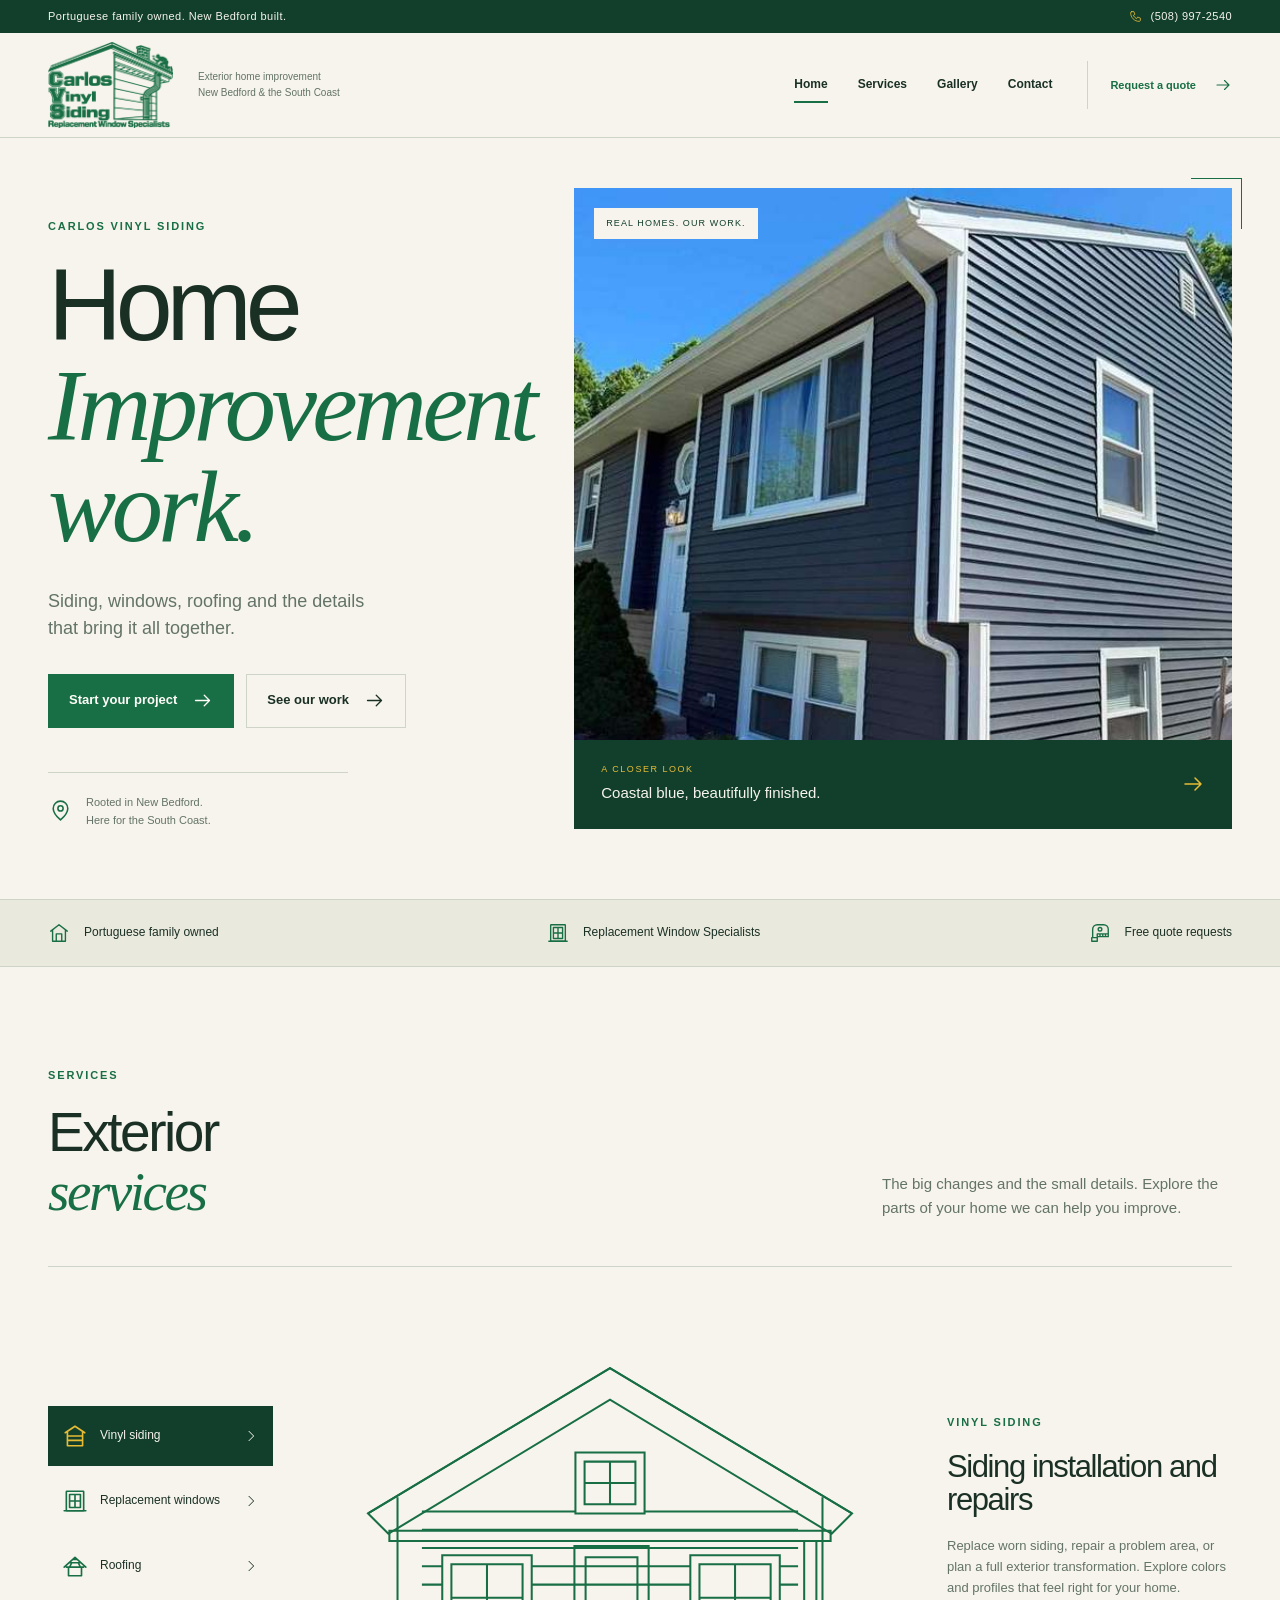
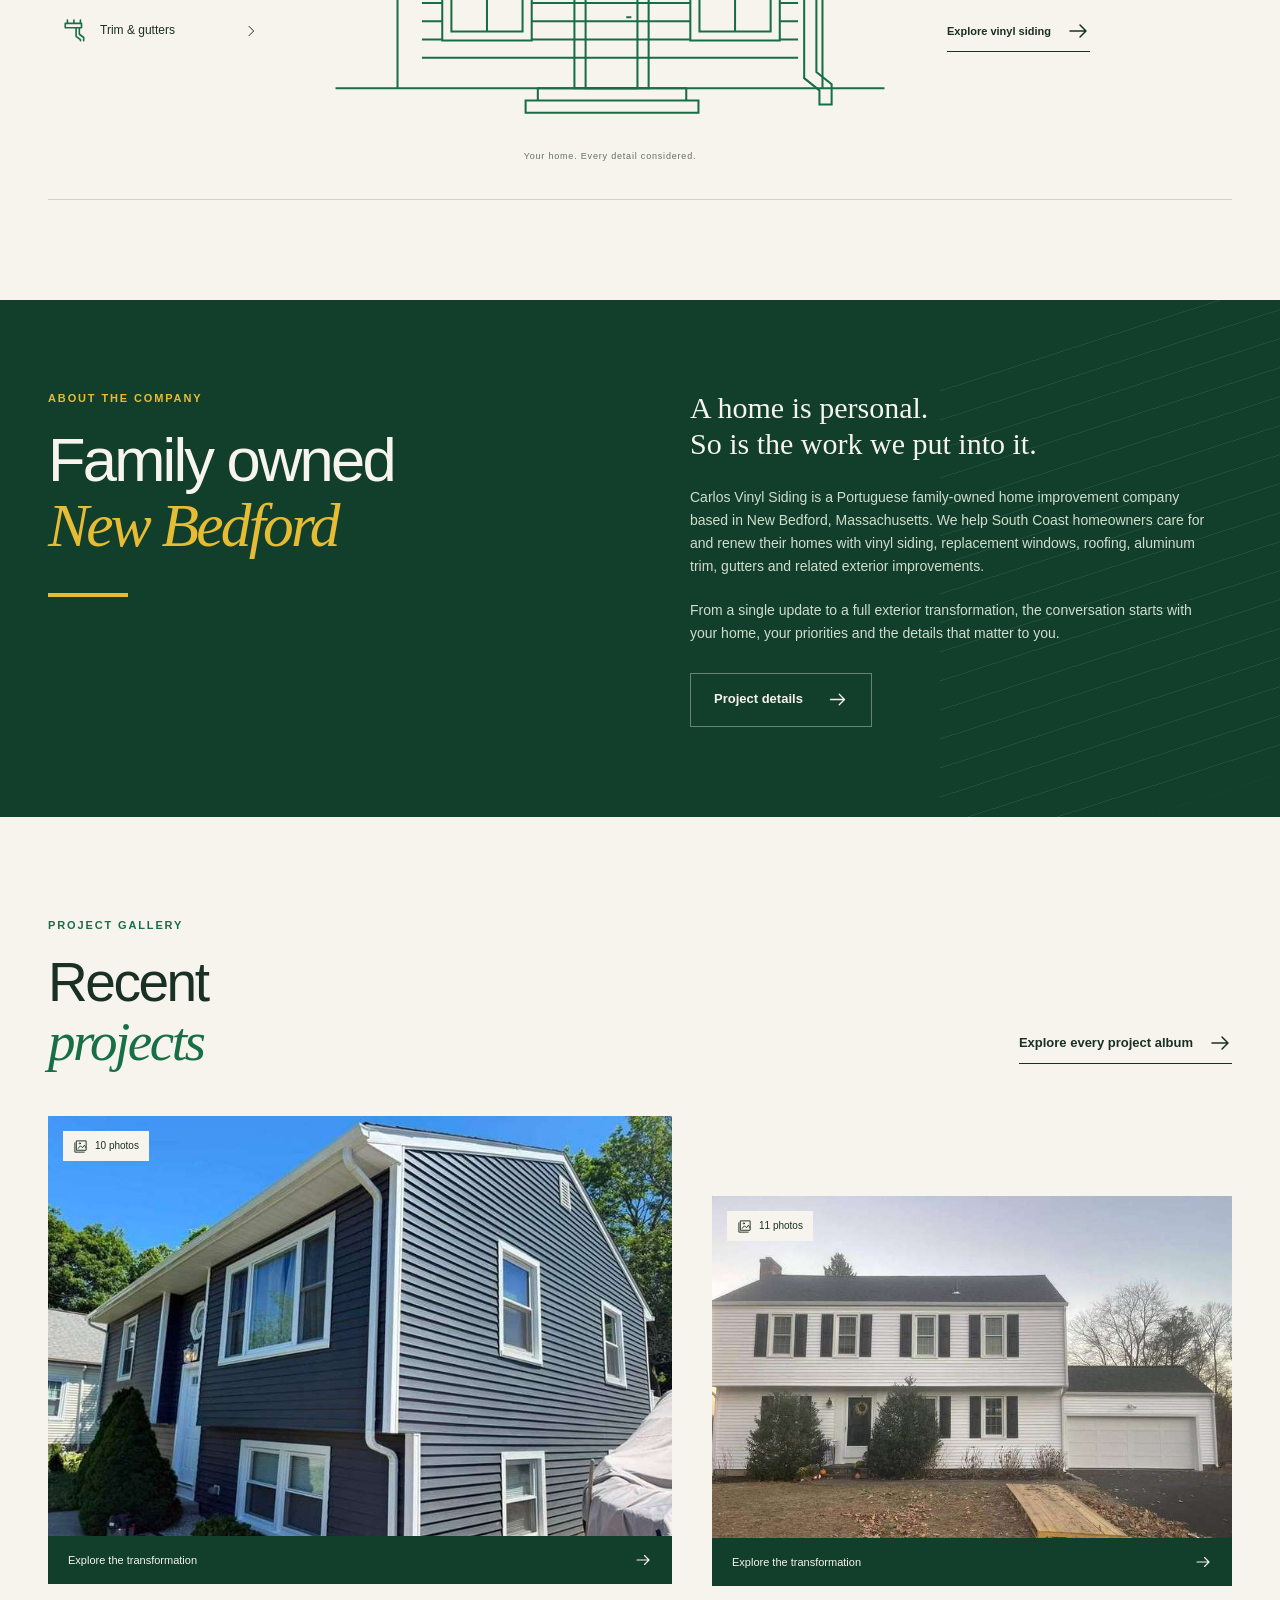
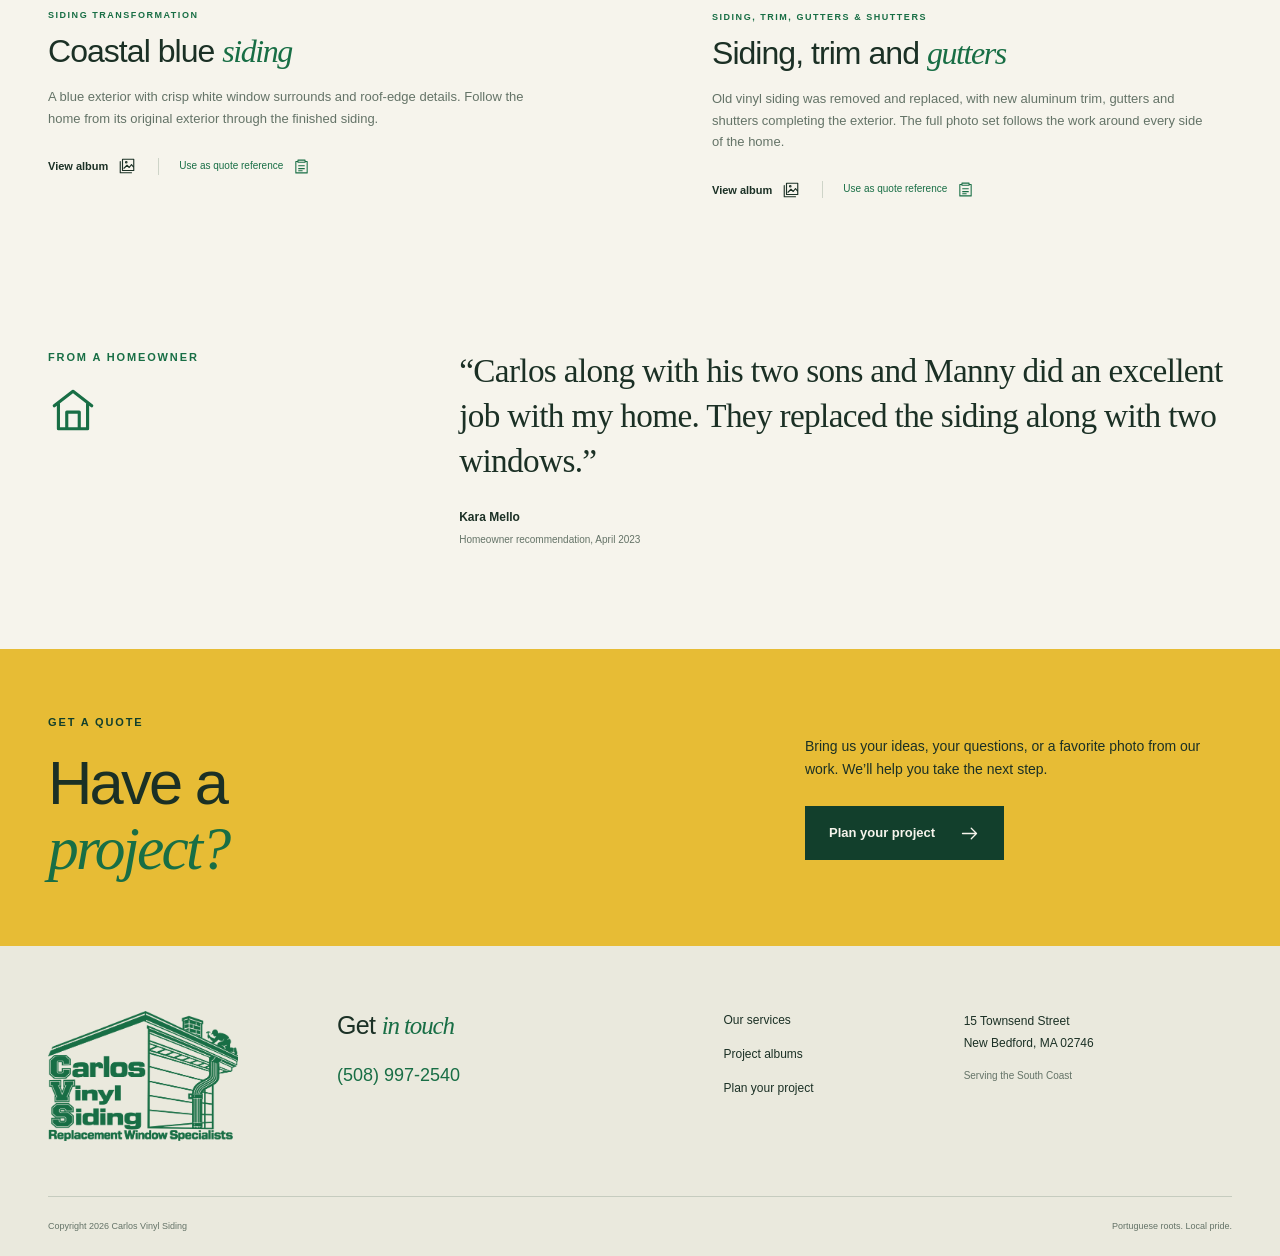
==== commit cf9ec831: "Update home improvement hero headline" ====
--- a/index.html
+++ b/index.html
@@ -1,4 +1,4 @@
-<!doctype html><html lang="en"><head><meta charset="utf-8"><meta name="viewport" content="width=device-width,initial-scale=1"><meta name="theme-color" content="#186e45"><title>Carlos Vinyl Siding | Home Improvement in New Bedford, MA</title><meta name="description" content="Portuguese family-owned siding, window, roofing and exterior specialists in New Bedford, MA. Explore real project transformations and plan your free quote."><meta property="og:type" content="website"><meta property="og:title" content="Carlos Vinyl Siding | Home Improvement in New Bedford, MA"><meta property="og:description" content="Portuguese family-owned siding, window, roofing and exterior specialists in New Bedford, MA. Explore real project transformations and plan your free quote."><meta property="og:image" content="https://carlos-vinyl-siding.vercel.app/assets/projects/coastal-blue/07.jpg"><meta property="og:url" content="https://carlos-vinyl-siding.vercel.app/"><link rel="canonical" href="https://carlos-vinyl-siding.vercel.app/"><link rel="icon" type="image/svg+xml" href="/assets/favicon.svg"><link rel="stylesheet" href="/styles.css?v=20261107c"><script src="/projects.js?v=20261107c" defer></script><script src="/script.js?v=20261107c" defer></script><script type="application/ld+json">{"@context": "https://schema.org", "@type": "HomeAndConstructionBusiness", "name": "Carlos Vinyl Siding", "alternateName": "Carlos Vinyl Siding Replacement Window Specialists", "url": "https://carlos-vinyl-siding.vercel.app/", "telephone": "+1-508-997-2540", "image": "https://carlos-vinyl-siding.vercel.app/assets/projects/coastal-blue/07.jpg", "logo": "https://carlos-vinyl-siding.vercel.app/assets/carlos-vinyl-siding-green.png", "address": {"@type": "PostalAddress", "streetAddress": "15 Townsend Street", "addressLocality": "New Bedford", "addressRegion": "MA", "postalCode": "02746", "addressCountry": "US"}, "areaServed": ["New Bedford, Massachusetts", "South Coast, Massachusetts"], "description": "Portuguese family-owned home improvement company specializing in roofing, vinyl siding, aluminum trim, gutters and replacement windows."}</script></head><body data-page="home"><a class="skip-link" href="#main">Skip to content</a><div class="local-bar"><div class="wrap"><span>Portuguese family owned. New Bedford built.</span><a href="tel:+15089972540"><svg class="icon " viewBox="0 0 24 24" fill="none" stroke="currentColor" stroke-width="1.5" stroke-linecap="round" stroke-linejoin="round" aria-hidden="true" focusable="false"><path d="M5 3h4l2 5-3 2a16 16 0 0 0 6 6l2-3 5 2v4c0 1-1 2-2 2C10 21 3 14 3 5c0-1 1-2 2-2Z"/></svg>(508) 997-2540</a></div></div><header class="header"><div class="wrap nav-wrap"><a class="brand" href="/" aria-label="Carlos Vinyl Siding home"><img src="/assets/carlos-vinyl-siding-green.png" width="2047" height="1396" alt="Carlos Vinyl Siding — Replacement Window Specialists"></a><span class="brand-note">Exterior home improvement<br>New Bedford &amp; the South Coast</span><button class="menu-button" type="button" aria-label="Open navigation" aria-expanded="false" aria-controls="navigation"><svg class="icon " viewBox="0 0 24 24" fill="none" stroke="currentColor" stroke-width="1.5" stroke-linecap="round" stroke-linejoin="round" aria-hidden="true" focusable="false"><path d="M4 6h16M4 12h16M4 18h16"/></svg><span>Menu</span></button><nav id="navigation" aria-label="Main navigation"><a href="/" aria-current="page">Home</a><a href="/services/">Services</a><a href="/gallery/">Gallery</a><a href="/contact/">Contact</a></nav><a class="header-quote" href="/contact/">Request a quote<svg class="icon " viewBox="0 0 24 24" fill="none" stroke="currentColor" stroke-width="1.5" stroke-linecap="round" stroke-linejoin="round" aria-hidden="true" focusable="false"><path d="M4 12h16m-6-6 6 6-6 6"/></svg></a></div></header><main id="main"><section class="home-hero wrap"><div class="hero-intro"><p class="eyebrow">Carlos Vinyl Siding</p><h1>Exterior<br><em>work.</em></h1><p class="hero-lede">Siding, windows, roofing and the details that bring it all together.</p><div class="hero-actions"><a class="button primary" href="/contact/">Start your project<svg class="icon " viewBox="0 0 24 24" fill="none" stroke="currentColor" stroke-width="1.5" stroke-linecap="round" stroke-linejoin="round" aria-hidden="true" focusable="false"><path d="M4 12h16m-6-6 6 6-6 6"/></svg></a><a class="button outline" href="/gallery/">See our work<svg class="icon " viewBox="0 0 24 24" fill="none" stroke="currentColor" stroke-width="1.5" stroke-linecap="round" stroke-linejoin="round" aria-hidden="true" focusable="false"><path d="M4 12h16m-6-6 6 6-6 6"/></svg></a></div><div class="hero-local"><svg class="icon " viewBox="0 0 24 24" fill="none" stroke="currentColor" stroke-width="1.5" stroke-linecap="round" stroke-linejoin="round" aria-hidden="true" focusable="false"><path d="M19 10c0 5-7 11-7 11S5 15 5 10a7 7 0 1 1 14 0Z"/><circle cx="12" cy="10" r="2.5"/></svg><span>Rooted in New Bedford.<br>Here for the South Coast.</span></div></div><div class="hero-photo"><img src="/assets/projects/coastal-blue/07.jpg" alt="Finished blue vinyl siding and white window trim on a local home" width="1800" height="1350" fetchpriority="high"><span class="image-note">Real homes. Our work.</span><a class="hero-caption" href="/gallery/?project=coastal-blue"><div><span>A closer look</span><strong>Coastal blue, beautifully finished.</strong></div><svg class="icon " viewBox="0 0 24 24" fill="none" stroke="currentColor" stroke-width="1.5" stroke-linecap="round" stroke-linejoin="round" aria-hidden="true" focusable="false"><path d="M4 12h16m-6-6 6 6-6 6"/></svg></a></div></section>
+<!doctype html><html lang="en"><head><meta charset="utf-8"><meta name="viewport" content="width=device-width,initial-scale=1"><meta name="theme-color" content="#186e45"><title>Carlos Vinyl Siding | Home Improvement in New Bedford, MA</title><meta name="description" content="Portuguese family-owned siding, window, roofing and exterior specialists in New Bedford, MA. Explore real project transformations and plan your free quote."><meta property="og:type" content="website"><meta property="og:title" content="Carlos Vinyl Siding | Home Improvement in New Bedford, MA"><meta property="og:description" content="Portuguese family-owned siding, window, roofing and exterior specialists in New Bedford, MA. Explore real project transformations and plan your free quote."><meta property="og:image" content="https://carlos-vinyl-siding.vercel.app/assets/projects/coastal-blue/07.jpg"><meta property="og:url" content="https://carlos-vinyl-siding.vercel.app/"><link rel="canonical" href="https://carlos-vinyl-siding.vercel.app/"><link rel="icon" type="image/svg+xml" href="/assets/favicon.svg"><link rel="stylesheet" href="/styles.css?v=20261107d"><script src="/projects.js?v=20261107c" defer></script><script src="/script.js?v=20261107c" defer></script><script type="application/ld+json">{"@context": "https://schema.org", "@type": "HomeAndConstructionBusiness", "name": "Carlos Vinyl Siding", "alternateName": "Carlos Vinyl Siding Replacement Window Specialists", "url": "https://carlos-vinyl-siding.vercel.app/", "telephone": "+1-508-997-2540", "image": "https://carlos-vinyl-siding.vercel.app/assets/projects/coastal-blue/07.jpg", "logo": "https://carlos-vinyl-siding.vercel.app/assets/carlos-vinyl-siding-green.png", "address": {"@type": "PostalAddress", "streetAddress": "15 Townsend Street", "addressLocality": "New Bedford", "addressRegion": "MA", "postalCode": "02746", "addressCountry": "US"}, "areaServed": ["New Bedford, Massachusetts", "South Coast, Massachusetts"], "description": "Portuguese family-owned home improvement company specializing in roofing, vinyl siding, aluminum trim, gutters and replacement windows."}</script></head><body data-page="home"><a class="skip-link" href="#main">Skip to content</a><div class="local-bar"><div class="wrap"><span>Portuguese family owned. New Bedford built.</span><a href="tel:+15089972540"><svg class="icon " viewBox="0 0 24 24" fill="none" stroke="currentColor" stroke-width="1.5" stroke-linecap="round" stroke-linejoin="round" aria-hidden="true" focusable="false"><path d="M5 3h4l2 5-3 2a16 16 0 0 0 6 6l2-3 5 2v4c0 1-1 2-2 2C10 21 3 14 3 5c0-1 1-2 2-2Z"/></svg>(508) 997-2540</a></div></div><header class="header"><div class="wrap nav-wrap"><a class="brand" href="/" aria-label="Carlos Vinyl Siding home"><img src="/assets/carlos-vinyl-siding-green.png" width="2047" height="1396" alt="Carlos Vinyl Siding — Replacement Window Specialists"></a><span class="brand-note">Exterior home improvement<br>New Bedford &amp; the South Coast</span><button class="menu-button" type="button" aria-label="Open navigation" aria-expanded="false" aria-controls="navigation"><svg class="icon " viewBox="0 0 24 24" fill="none" stroke="currentColor" stroke-width="1.5" stroke-linecap="round" stroke-linejoin="round" aria-hidden="true" focusable="false"><path d="M4 6h16M4 12h16M4 18h16"/></svg><span>Menu</span></button><nav id="navigation" aria-label="Main navigation"><a href="/" aria-current="page">Home</a><a href="/services/">Services</a><a href="/gallery/">Gallery</a><a href="/contact/">Contact</a></nav><a class="header-quote" href="/contact/">Request a quote<svg class="icon " viewBox="0 0 24 24" fill="none" stroke="currentColor" stroke-width="1.5" stroke-linecap="round" stroke-linejoin="round" aria-hidden="true" focusable="false"><path d="M4 12h16m-6-6 6 6-6 6"/></svg></a></div></header><main id="main"><section class="home-hero wrap"><div class="hero-intro"><p class="eyebrow">Carlos Vinyl Siding</p><h1 class="hero-title">Home<br><em>Improvement<br>work.</em></h1><p class="hero-lede">Siding, windows, roofing and the details that bring it all together.</p><div class="hero-actions"><a class="button primary" href="/contact/">Start your project<svg class="icon " viewBox="0 0 24 24" fill="none" stroke="currentColor" stroke-width="1.5" stroke-linecap="round" stroke-linejoin="round" aria-hidden="true" focusable="false"><path d="M4 12h16m-6-6 6 6-6 6"/></svg></a><a class="button outline" href="/gallery/">See our work<svg class="icon " viewBox="0 0 24 24" fill="none" stroke="currentColor" stroke-width="1.5" stroke-linecap="round" stroke-linejoin="round" aria-hidden="true" focusable="false"><path d="M4 12h16m-6-6 6 6-6 6"/></svg></a></div><div class="hero-local"><svg class="icon " viewBox="0 0 24 24" fill="none" stroke="currentColor" stroke-width="1.5" stroke-linecap="round" stroke-linejoin="round" aria-hidden="true" focusable="false"><path d="M19 10c0 5-7 11-7 11S5 15 5 10a7 7 0 1 1 14 0Z"/><circle cx="12" cy="10" r="2.5"/></svg><span>Rooted in New Bedford.<br>Here for the South Coast.</span></div></div><div class="hero-photo"><img src="/assets/projects/coastal-blue/07.jpg" alt="Finished blue vinyl siding and white window trim on a local home" width="1800" height="1350" fetchpriority="high"><span class="image-note">Real homes. Our work.</span><a class="hero-caption" href="/gallery/?project=coastal-blue"><div><span>A closer look</span><strong>Coastal blue, beautifully finished.</strong></div><svg class="icon " viewBox="0 0 24 24" fill="none" stroke="currentColor" stroke-width="1.5" stroke-linecap="round" stroke-linejoin="round" aria-hidden="true" focusable="false"><path d="M4 12h16m-6-6 6 6-6 6"/></svg></a></div></section>
 <section class="craft-band"><div class="wrap"><span><svg class="icon " viewBox="0 0 24 24" fill="none" stroke="currentColor" stroke-width="1.5" stroke-linecap="round" stroke-linejoin="round" aria-hidden="true" focusable="false"><path d="m3 10 9-7 9 7M5 9v12h14V9M9 21v-8h6v8"/></svg>Portuguese family owned</span><span><svg class="icon " viewBox="0 0 24 24" fill="none" stroke="currentColor" stroke-width="1.5" stroke-linecap="round" stroke-linejoin="round" aria-hidden="true" focusable="false"><rect x="4" y="3" width="16" height="18" rx=".5"/><path d="M7 6h10v12H7zM12 6v12M7 12h10M2 21h20"/></svg>Replacement Window Specialists</span><span><svg class="icon " viewBox="0 0 24 24" fill="none" stroke="currentColor" stroke-width="1.5" stroke-linecap="round" stroke-linejoin="round" aria-hidden="true" focusable="false"><path d="M4 17V8a5 5 0 0 1 5-5h7a5 5 0 0 1 5 5v8H9v5H3v-4h6M9 16v-3h12M12 13v3m3-3v3m3-3v3"/><circle cx="12" cy="8" r="2"/></svg>Free quote requests</span></div></section>
 <section class="section wrap"><div class="section-heading"><div><p class="eyebrow">Services</p><h2>Exterior<br><em>services</em></h2></div><p>The big changes and the small details. Explore the parts of your home we can help you improve.</p></div><div class="service-explorer"><div class="service-tabs" aria-label="Explore exterior services"><button type="button" class="service-tab" data-service-tab="siding" aria-pressed="true"><svg class="icon " viewBox="0 0 24 24" fill="none" stroke="currentColor" stroke-width="1.5" stroke-linecap="round" stroke-linejoin="round" aria-hidden="true" focusable="false"><path d="m3 9 9-6 9 6M5 8v13h14V8M5 12h14M5 16h14"/></svg>Vinyl siding<svg class="icon " viewBox="0 0 24 24" fill="none" stroke="currentColor" stroke-width="1.5" stroke-linecap="round" stroke-linejoin="round" aria-hidden="true" focusable="false"><path d="m9 5 7 7-7 7"/></svg></button><button type="button" class="service-tab" data-service-tab="windows" aria-pressed="false"><svg class="icon " viewBox="0 0 24 24" fill="none" stroke="currentColor" stroke-width="1.5" stroke-linecap="round" stroke-linejoin="round" aria-hidden="true" focusable="false"><rect x="4" y="3" width="16" height="18" rx=".5"/><path d="M7 6h10v12H7zM12 6v12M7 12h10M2 21h20"/></svg>Replacement windows<svg class="icon " viewBox="0 0 24 24" fill="none" stroke="currentColor" stroke-width="1.5" stroke-linecap="round" stroke-linejoin="round" aria-hidden="true" focusable="false"><path d="m9 5 7 7-7 7"/></svg></button><button type="button" class="service-tab" data-service-tab="roofing" aria-pressed="false"><svg class="icon " viewBox="0 0 24 24" fill="none" stroke="currentColor" stroke-width="1.5" stroke-linecap="round" stroke-linejoin="round" aria-hidden="true" focusable="false"><path d="m2 13 10-9 10 9M4 13h16M6 13v8h12v-8M7 9h10M10 6h4M9 9l-2 4m8-4 2 4"/></svg>Roofing<svg class="icon " viewBox="0 0 24 24" fill="none" stroke="currentColor" stroke-width="1.5" stroke-linecap="round" stroke-linejoin="round" aria-hidden="true" focusable="false"><path d="m9 5 7 7-7 7"/></svg></button><button type="button" class="service-tab" data-service-tab="gutters" aria-pressed="false"><svg class="icon " viewBox="0 0 24 24" fill="none" stroke="currentColor" stroke-width="1.5" stroke-linecap="round" stroke-linejoin="round" aria-hidden="true" focusable="false"><path d="M3 5h15v4H3zM16 9v6l4 3v3M13 9v8l4 3v1M5 2v3M11 2v3M17 2v3"/></svg>Trim & gutters<svg class="icon " viewBox="0 0 24 24" fill="none" stroke="currentColor" stroke-width="1.5" stroke-linecap="round" stroke-linejoin="round" aria-hidden="true" focusable="false"><path d="m9 5 7 7-7 7"/></svg></button></div><div class="house-panel" data-house-service="siding"><svg class="house-drawing" viewBox="0 0 600 440" role="img" aria-label="House exterior showing roofing, siding, windows and gutters"><g fill="none" stroke="currentColor" stroke-width="2"><path d="M30 380h540M62 208 300 65l238 143M91 192v188h418V192M115 206h370M115 224h370M115 242h370M115 260h370M115 278h370M115 296h370M115 314h370M115 332h370M115 350h370"/><path class="house-roof" d="M62 208 300 65l238 143-20 20-218-132L82 228Z"/><path class="house-gutters" d="M83 225h434v10H83zM503 235v129l15 12v20h-12v-14l-15-12V235"/><g class="house-siding"><path d="M265 240h73v140h-73z"/><path d="M276 251h51v129h-51zM321 310h-5"/></g><g class="house-windows" fill="var(--paper)"><path d="M135 249h88v84h-88zM379 249h88v84h-88zM266 148h68v60h-68z"/><path d="M144 258h70v66h-70zM388 258h70v66h-70zM275 157h50v42h-50zM179 258v66m-35-33h70M423 258v66m-35-33h70M300 157v42m-25-21h50"/></g><path d="M229 380h146v12H229zM217 392h170v12H217z"/></g></svg><span class="drawing-note">Your home. Every detail considered.</span></div><div class="service-copy"><div class="service-panel" data-service-panel="siding"><p class="eyebrow">Vinyl siding</p><h3>Siding installation and repairs</h3><p>Replace worn siding, repair a problem area, or plan a full exterior transformation. Explore colors and profiles that feel right for your home.</p><a class="text-link" href="/services/#siding">Explore vinyl siding<svg class="icon " viewBox="0 0 24 24" fill="none" stroke="currentColor" stroke-width="1.5" stroke-linecap="round" stroke-linejoin="round" aria-hidden="true" focusable="false"><path d="M4 12h16m-6-6 6 6-6 6"/></svg></a></div><div class="service-panel" data-service-panel="windows" hidden><p class="eyebrow">Replacement windows</p><h3>Window replacement</h3><p>Tell us about drafty, aging or difficult-to-operate windows. We’ll discuss the openings, styles and replacement work you have in mind.</p><a class="text-link" href="/services/#windows">Explore replacement windows<svg class="icon " viewBox="0 0 24 24" fill="none" stroke="currentColor" stroke-width="1.5" stroke-linecap="round" stroke-linejoin="round" aria-hidden="true" focusable="false"><path d="M4 12h16m-6-6 6 6-6 6"/></svg></a></div><div class="service-panel" data-service-panel="roofing" hidden><p class="eyebrow">Roofing</p><h3>Roof repair and replacement</h3><p>Planning a new roof or concerned about a repair? Share what you’ve noticed, the approximate roof age and any areas where water is getting in.</p><a class="text-link" href="/services/#roofing">Explore roofing<svg class="icon " viewBox="0 0 24 24" fill="none" stroke="currentColor" stroke-width="1.5" stroke-linecap="round" stroke-linejoin="round" aria-hidden="true" focusable="false"><path d="M4 12h16m-6-6 6 6-6 6"/></svg></a></div><div class="service-panel" data-service-panel="gutters" hidden><p class="eyebrow">Trim & gutters</p><h3>Trim and gutters</h3><p>Aluminum trim, gutters and downspouts help bring the exterior together. Include soffit, fascia and roof-edge details in the same conversation.</p><a class="text-link" href="/services/#gutters">Explore trim & gutters<svg class="icon " viewBox="0 0 24 24" fill="none" stroke="currentColor" stroke-width="1.5" stroke-linecap="round" stroke-linejoin="round" aria-hidden="true" focusable="false"><path d="M4 12h16m-6-6 6 6-6 6"/></svg></a></div></div></div></section>
 <section class="family-section"><div class="wrap family-grid"><div class="family-title"><p class="eyebrow">About the company</p><h2>Family owned<br><em>New Bedford</em></h2><span class="family-line" aria-hidden="true"></span></div><div class="family-copy"><p class="large-copy">A home is personal.<br>So is the work we put into it.</p><p>Carlos Vinyl Siding is a Portuguese family-owned home improvement company based in New Bedford, Massachusetts. We help South Coast homeowners care for and renew their homes with vinyl siding, replacement windows, roofing, aluminum trim, gutters and related exterior improvements.</p><p>From a single update to a full exterior transformation, the conversation starts with your home, your priorities and the details that matter to you.</p><a class="button outline" href="/contact/">Project details<svg class="icon " viewBox="0 0 24 24" fill="none" stroke="currentColor" stroke-width="1.5" stroke-linecap="round" stroke-linejoin="round" aria-hidden="true" focusable="false"><path d="M4 12h16m-6-6 6 6-6 6"/></svg></a></div></div></section>
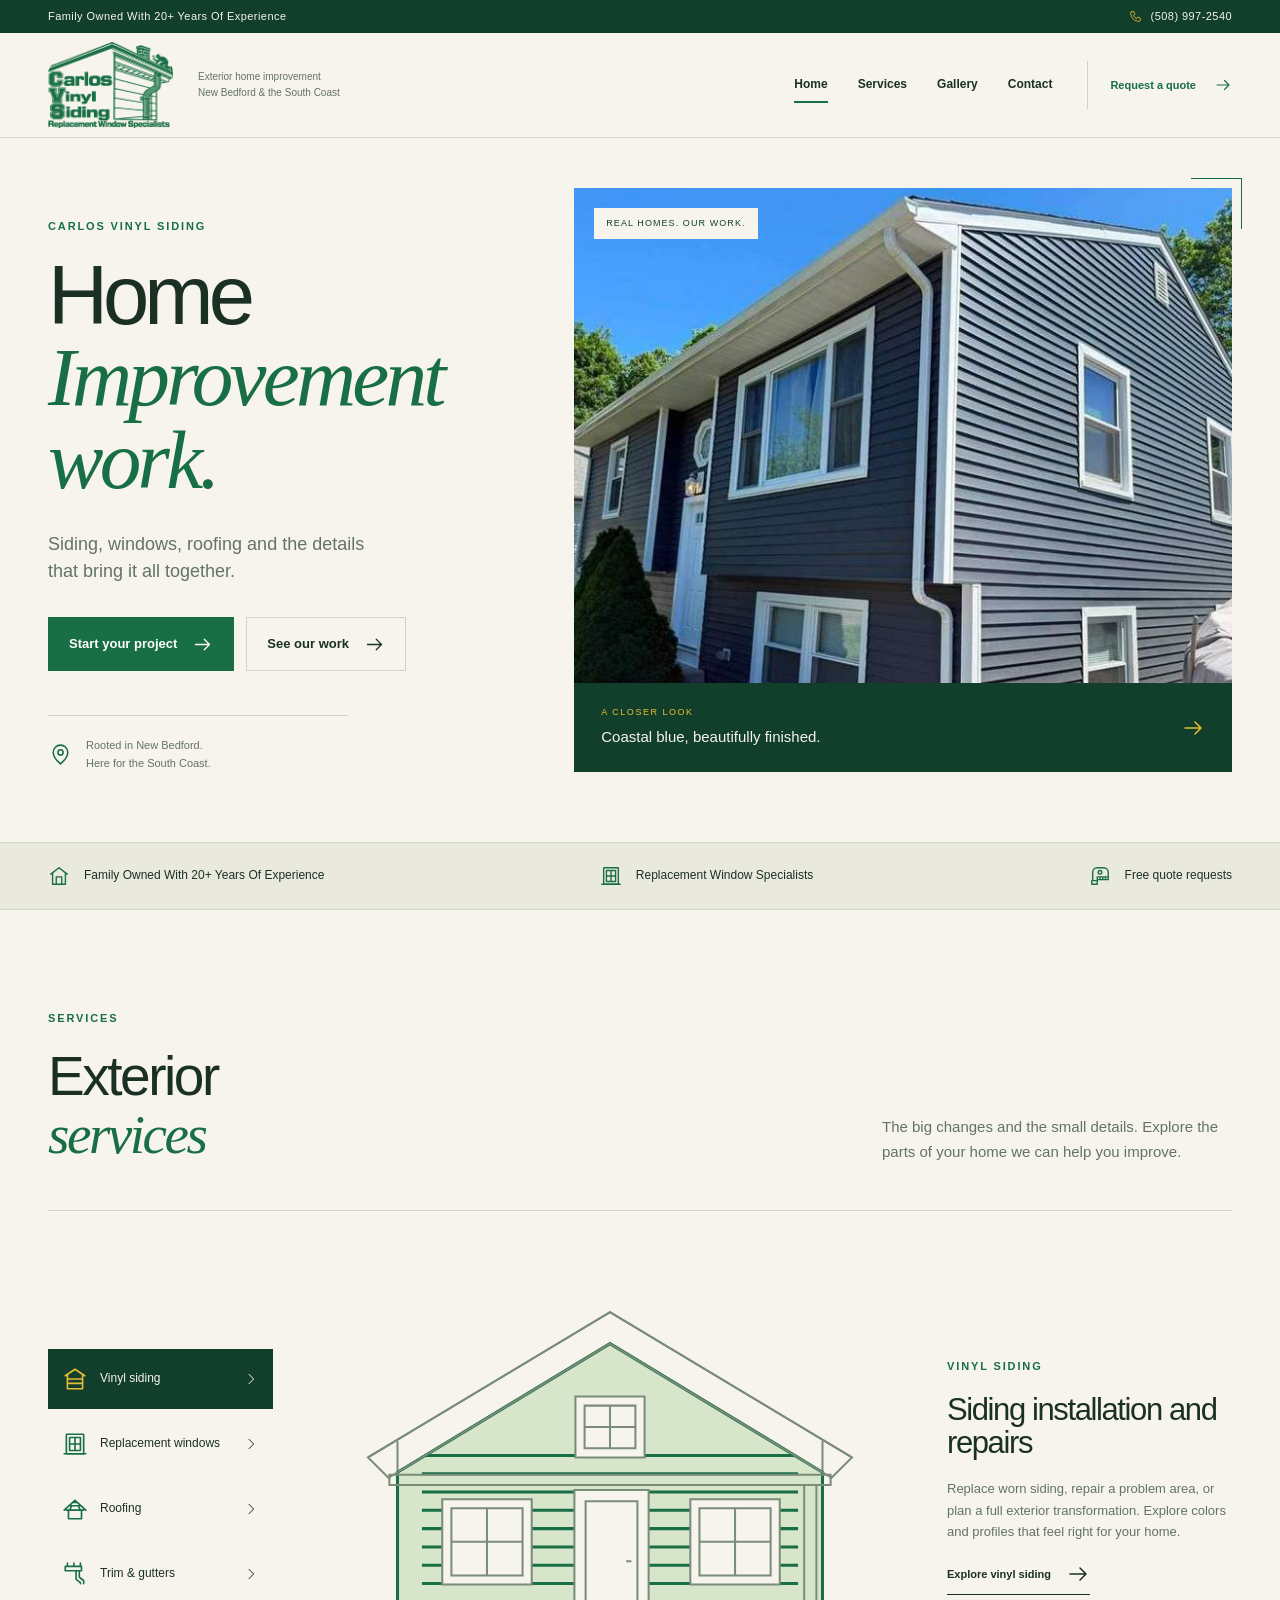
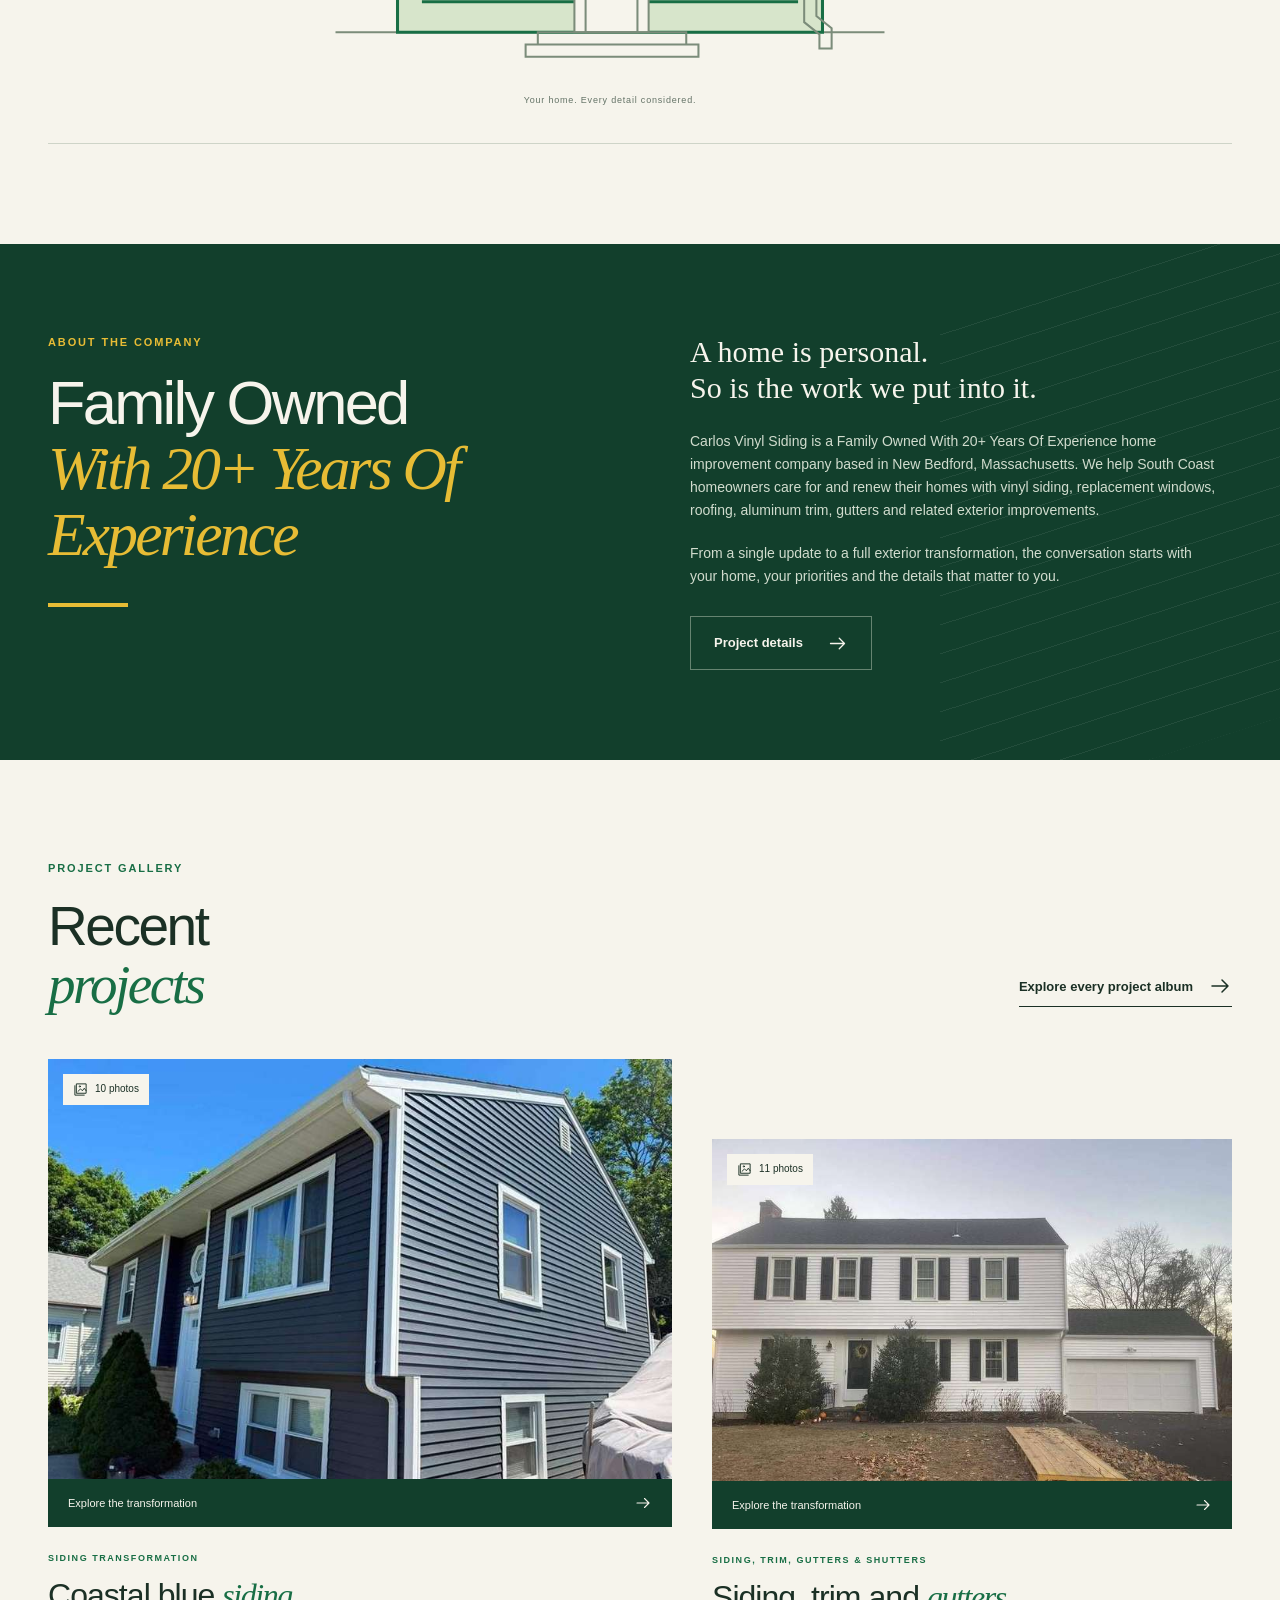
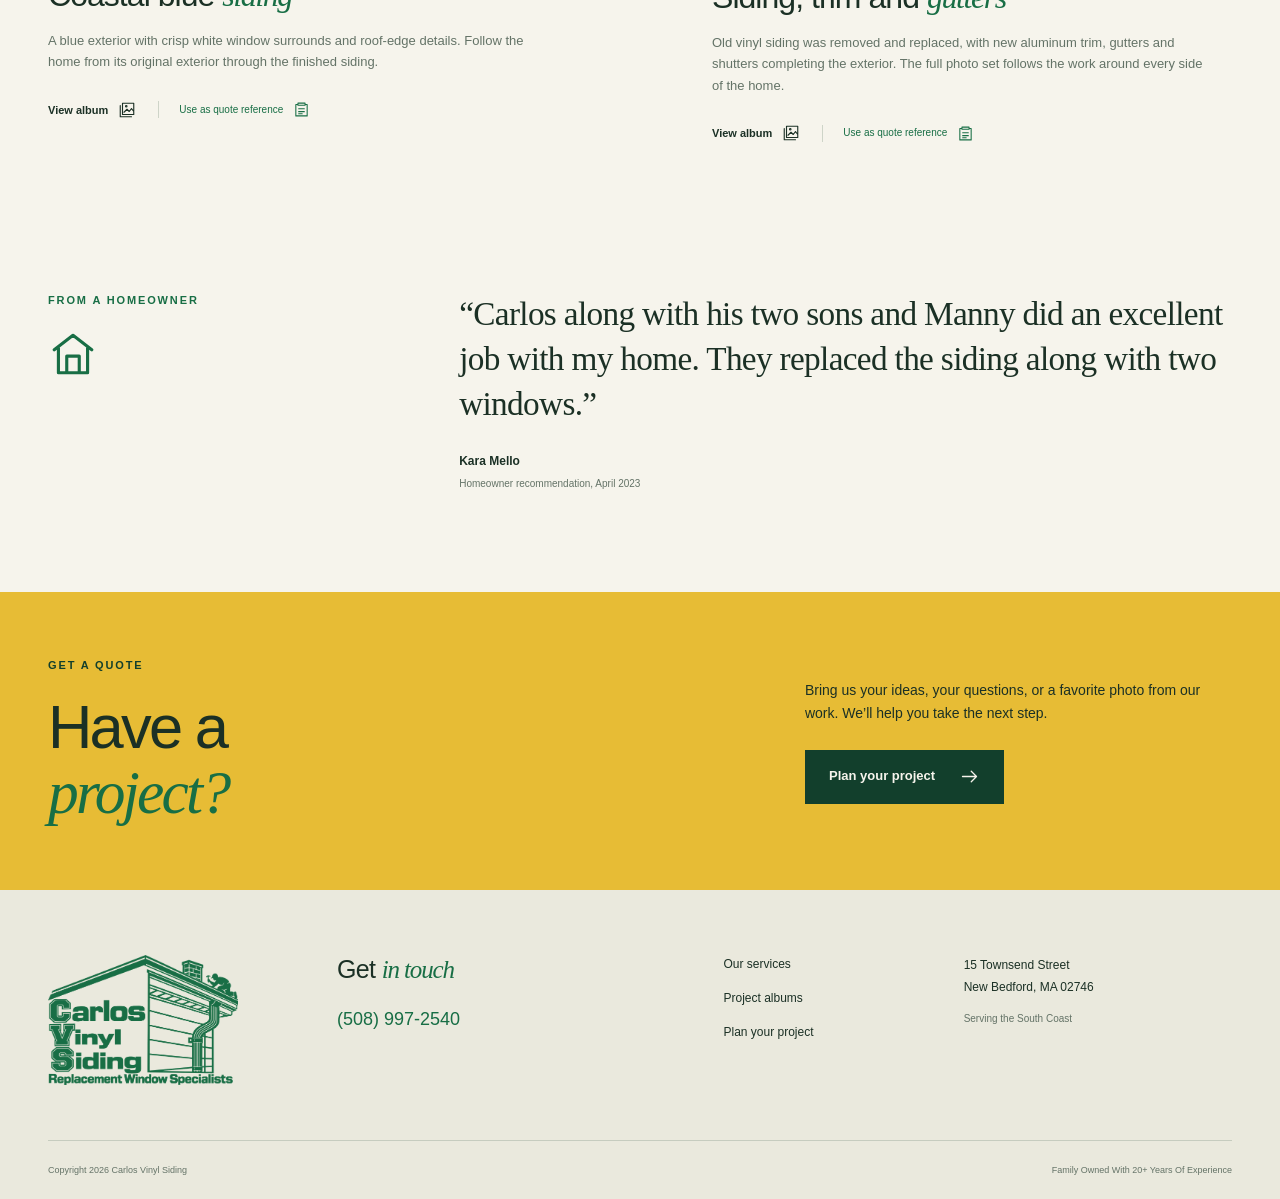
==== commit 4f4a61d6: "Highlight vinyl siding in the home service diagram" ====
--- a/index.html
+++ b/index.html
@@ -1,6 +1,6 @@
-<!doctype html><html lang="en"><head><meta charset="utf-8"><meta name="viewport" content="width=device-width,initial-scale=1"><meta name="theme-color" content="#186e45"><title>Carlos Vinyl Siding | Home Improvement in New Bedford, MA</title><meta name="description" content="Portuguese family-owned siding, window, roofing and exterior specialists in New Bedford, MA. Explore real project transformations and plan your free quote."><meta property="og:type" content="website"><meta property="og:title" content="Carlos Vinyl Siding | Home Improvement in New Bedford, MA"><meta property="og:description" content="Portuguese family-owned siding, window, roofing and exterior specialists in New Bedford, MA. Explore real project transformations and plan your free quote."><meta property="og:image" content="https://carlos-vinyl-siding.vercel.app/assets/projects/coastal-blue/07.jpg"><meta property="og:url" content="https://carlos-vinyl-siding.vercel.app/"><link rel="canonical" href="https://carlos-vinyl-siding.vercel.app/"><link rel="icon" type="image/svg+xml" href="/assets/favicon.svg"><link rel="stylesheet" href="/styles.css?v=20261107d"><script src="/projects.js?v=20261107c" defer></script><script src="/script.js?v=20261107c" defer></script><script type="application/ld+json">{"@context": "https://schema.org", "@type": "HomeAndConstructionBusiness", "name": "Carlos Vinyl Siding", "alternateName": "Carlos Vinyl Siding Replacement Window Specialists", "url": "https://carlos-vinyl-siding.vercel.app/", "telephone": "+1-508-997-2540", "image": "https://carlos-vinyl-siding.vercel.app/assets/projects/coastal-blue/07.jpg", "logo": "https://carlos-vinyl-siding.vercel.app/assets/carlos-vinyl-siding-green.png", "address": {"@type": "PostalAddress", "streetAddress": "15 Townsend Street", "addressLocality": "New Bedford", "addressRegion": "MA", "postalCode": "02746", "addressCountry": "US"}, "areaServed": ["New Bedford, Massachusetts", "South Coast, Massachusetts"], "description": "Portuguese family-owned home improvement company specializing in roofing, vinyl siding, aluminum trim, gutters and replacement windows."}</script></head><body data-page="home"><a class="skip-link" href="#main">Skip to content</a><div class="local-bar"><div class="wrap"><span>Portuguese family owned. New Bedford built.</span><a href="tel:+15089972540"><svg class="icon " viewBox="0 0 24 24" fill="none" stroke="currentColor" stroke-width="1.5" stroke-linecap="round" stroke-linejoin="round" aria-hidden="true" focusable="false"><path d="M5 3h4l2 5-3 2a16 16 0 0 0 6 6l2-3 5 2v4c0 1-1 2-2 2C10 21 3 14 3 5c0-1 1-2 2-2Z"/></svg>(508) 997-2540</a></div></div><header class="header"><div class="wrap nav-wrap"><a class="brand" href="/" aria-label="Carlos Vinyl Siding home"><img src="/assets/carlos-vinyl-siding-green.png" width="2047" height="1396" alt="Carlos Vinyl Siding — Replacement Window Specialists"></a><span class="brand-note">Exterior home improvement<br>New Bedford &amp; the South Coast</span><button class="menu-button" type="button" aria-label="Open navigation" aria-expanded="false" aria-controls="navigation"><svg class="icon " viewBox="0 0 24 24" fill="none" stroke="currentColor" stroke-width="1.5" stroke-linecap="round" stroke-linejoin="round" aria-hidden="true" focusable="false"><path d="M4 6h16M4 12h16M4 18h16"/></svg><span>Menu</span></button><nav id="navigation" aria-label="Main navigation"><a href="/" aria-current="page">Home</a><a href="/services/">Services</a><a href="/gallery/">Gallery</a><a href="/contact/">Contact</a></nav><a class="header-quote" href="/contact/">Request a quote<svg class="icon " viewBox="0 0 24 24" fill="none" stroke="currentColor" stroke-width="1.5" stroke-linecap="round" stroke-linejoin="round" aria-hidden="true" focusable="false"><path d="M4 12h16m-6-6 6 6-6 6"/></svg></a></div></header><main id="main"><section class="home-hero wrap"><div class="hero-intro"><p class="eyebrow">Carlos Vinyl Siding</p><h1 class="hero-title">Home<br><em>Improvement<br>work.</em></h1><p class="hero-lede">Siding, windows, roofing and the details that bring it all together.</p><div class="hero-actions"><a class="button primary" href="/contact/">Start your project<svg class="icon " viewBox="0 0 24 24" fill="none" stroke="currentColor" stroke-width="1.5" stroke-linecap="round" stroke-linejoin="round" aria-hidden="true" focusable="false"><path d="M4 12h16m-6-6 6 6-6 6"/></svg></a><a class="button outline" href="/gallery/">See our work<svg class="icon " viewBox="0 0 24 24" fill="none" stroke="currentColor" stroke-width="1.5" stroke-linecap="round" stroke-linejoin="round" aria-hidden="true" focusable="false"><path d="M4 12h16m-6-6 6 6-6 6"/></svg></a></div><div class="hero-local"><svg class="icon " viewBox="0 0 24 24" fill="none" stroke="currentColor" stroke-width="1.5" stroke-linecap="round" stroke-linejoin="round" aria-hidden="true" focusable="false"><path d="M19 10c0 5-7 11-7 11S5 15 5 10a7 7 0 1 1 14 0Z"/><circle cx="12" cy="10" r="2.5"/></svg><span>Rooted in New Bedford.<br>Here for the South Coast.</span></div></div><div class="hero-photo"><img src="/assets/projects/coastal-blue/07.jpg" alt="Finished blue vinyl siding and white window trim on a local home" width="1800" height="1350" fetchpriority="high"><span class="image-note">Real homes. Our work.</span><a class="hero-caption" href="/gallery/?project=coastal-blue"><div><span>A closer look</span><strong>Coastal blue, beautifully finished.</strong></div><svg class="icon " viewBox="0 0 24 24" fill="none" stroke="currentColor" stroke-width="1.5" stroke-linecap="round" stroke-linejoin="round" aria-hidden="true" focusable="false"><path d="M4 12h16m-6-6 6 6-6 6"/></svg></a></div></section>
+<!doctype html><html lang="en"><head><meta charset="utf-8"><meta name="viewport" content="width=device-width,initial-scale=1"><meta name="theme-color" content="#186e45"><title>Carlos Vinyl Siding | Home Improvement in New Bedford, MA</title><meta name="description" content="Portuguese family-owned siding, window, roofing and exterior specialists in New Bedford, MA. Explore real project transformations and plan your free quote."><meta property="og:type" content="website"><meta property="og:title" content="Carlos Vinyl Siding | Home Improvement in New Bedford, MA"><meta property="og:description" content="Portuguese family-owned siding, window, roofing and exterior specialists in New Bedford, MA. Explore real project transformations and plan your free quote."><meta property="og:image" content="https://carlos-vinyl-siding.vercel.app/assets/projects/coastal-blue/07.jpg"><meta property="og:url" content="https://carlos-vinyl-siding.vercel.app/"><link rel="canonical" href="https://carlos-vinyl-siding.vercel.app/"><link rel="icon" type="image/svg+xml" href="/assets/favicon.svg"><link rel="stylesheet" href="/styles.css?v=20261113-siding"><script src="/projects.js?v=20261107c" defer></script><script src="/script.js?v=20261107c" defer></script><script type="application/ld+json">{"@context": "https://schema.org", "@type": "HomeAndConstructionBusiness", "name": "Carlos Vinyl Siding", "alternateName": "Carlos Vinyl Siding Replacement Window Specialists", "url": "https://carlos-vinyl-siding.vercel.app/", "telephone": "+1-508-997-2540", "image": "https://carlos-vinyl-siding.vercel.app/assets/projects/coastal-blue/07.jpg", "logo": "https://carlos-vinyl-siding.vercel.app/assets/carlos-vinyl-siding-green.png", "address": {"@type": "PostalAddress", "streetAddress": "15 Townsend Street", "addressLocality": "New Bedford", "addressRegion": "MA", "postalCode": "02746", "addressCountry": "US"}, "areaServed": ["New Bedford, Massachusetts", "South Coast, Massachusetts"], "description": "Portuguese family-owned home improvement company specializing in roofing, vinyl siding, aluminum trim, gutters and replacement windows."}</script></head><body data-page="home"><a class="skip-link" href="#main">Skip to content</a><div class="local-bar"><div class="wrap"><span>Portuguese family owned. New Bedford built.</span><a href="tel:+15089972540"><svg class="icon " viewBox="0 0 24 24" fill="none" stroke="currentColor" stroke-width="1.5" stroke-linecap="round" stroke-linejoin="round" aria-hidden="true" focusable="false"><path d="M5 3h4l2 5-3 2a16 16 0 0 0 6 6l2-3 5 2v4c0 1-1 2-2 2C10 21 3 14 3 5c0-1 1-2 2-2Z"/></svg>(508) 997-2540</a></div></div><header class="header"><div class="wrap nav-wrap"><a class="brand" href="/" aria-label="Carlos Vinyl Siding home"><img src="/assets/carlos-vinyl-siding-green.png" width="2047" height="1396" alt="Carlos Vinyl Siding — Replacement Window Specialists"></a><span class="brand-note">Exterior home improvement<br>New Bedford &amp; the South Coast</span><button class="menu-button" type="button" aria-label="Open navigation" aria-expanded="false" aria-controls="navigation"><svg class="icon " viewBox="0 0 24 24" fill="none" stroke="currentColor" stroke-width="1.5" stroke-linecap="round" stroke-linejoin="round" aria-hidden="true" focusable="false"><path d="M4 6h16M4 12h16M4 18h16"/></svg><span>Menu</span></button><nav id="navigation" aria-label="Main navigation"><a href="/" aria-current="page">Home</a><a href="/services/">Services</a><a href="/gallery/">Gallery</a><a href="/contact/">Contact</a></nav><a class="header-quote" href="/contact/">Request a quote<svg class="icon " viewBox="0 0 24 24" fill="none" stroke="currentColor" stroke-width="1.5" stroke-linecap="round" stroke-linejoin="round" aria-hidden="true" focusable="false"><path d="M4 12h16m-6-6 6 6-6 6"/></svg></a></div></header><main id="main"><section class="home-hero wrap"><div class="hero-intro"><p class="eyebrow">Carlos Vinyl Siding</p><h1 class="hero-title">Home<br><em>Improvement<br>work.</em></h1><p class="hero-lede">Siding, windows, roofing and the details that bring it all together.</p><div class="hero-actions"><a class="button primary" href="/contact/">Start your project<svg class="icon " viewBox="0 0 24 24" fill="none" stroke="currentColor" stroke-width="1.5" stroke-linecap="round" stroke-linejoin="round" aria-hidden="true" focusable="false"><path d="M4 12h16m-6-6 6 6-6 6"/></svg></a><a class="button outline" href="/gallery/">See our work<svg class="icon " viewBox="0 0 24 24" fill="none" stroke="currentColor" stroke-width="1.5" stroke-linecap="round" stroke-linejoin="round" aria-hidden="true" focusable="false"><path d="M4 12h16m-6-6 6 6-6 6"/></svg></a></div><div class="hero-local"><svg class="icon " viewBox="0 0 24 24" fill="none" stroke="currentColor" stroke-width="1.5" stroke-linecap="round" stroke-linejoin="round" aria-hidden="true" focusable="false"><path d="M19 10c0 5-7 11-7 11S5 15 5 10a7 7 0 1 1 14 0Z"/><circle cx="12" cy="10" r="2.5"/></svg><span>Rooted in New Bedford.<br>Here for the South Coast.</span></div></div><div class="hero-photo"><img src="/assets/projects/coastal-blue/07.jpg" alt="Finished blue vinyl siding and white window trim on a local home" width="1800" height="1350" fetchpriority="high"><span class="image-note">Real homes. Our work.</span><a class="hero-caption" href="/gallery/?project=coastal-blue"><div><span>A closer look</span><strong>Coastal blue, beautifully finished.</strong></div><svg class="icon " viewBox="0 0 24 24" fill="none" stroke="currentColor" stroke-width="1.5" stroke-linecap="round" stroke-linejoin="round" aria-hidden="true" focusable="false"><path d="M4 12h16m-6-6 6 6-6 6"/></svg></a></div></section>
 <section class="craft-band"><div class="wrap"><span><svg class="icon " viewBox="0 0 24 24" fill="none" stroke="currentColor" stroke-width="1.5" stroke-linecap="round" stroke-linejoin="round" aria-hidden="true" focusable="false"><path d="m3 10 9-7 9 7M5 9v12h14V9M9 21v-8h6v8"/></svg>Portuguese family owned</span><span><svg class="icon " viewBox="0 0 24 24" fill="none" stroke="currentColor" stroke-width="1.5" stroke-linecap="round" stroke-linejoin="round" aria-hidden="true" focusable="false"><rect x="4" y="3" width="16" height="18" rx=".5"/><path d="M7 6h10v12H7zM12 6v12M7 12h10M2 21h20"/></svg>Replacement Window Specialists</span><span><svg class="icon " viewBox="0 0 24 24" fill="none" stroke="currentColor" stroke-width="1.5" stroke-linecap="round" stroke-linejoin="round" aria-hidden="true" focusable="false"><path d="M4 17V8a5 5 0 0 1 5-5h7a5 5 0 0 1 5 5v8H9v5H3v-4h6M9 16v-3h12M12 13v3m3-3v3m3-3v3"/><circle cx="12" cy="8" r="2"/></svg>Free quote requests</span></div></section>
-<section class="section wrap"><div class="section-heading"><div><p class="eyebrow">Services</p><h2>Exterior<br><em>services</em></h2></div><p>The big changes and the small details. Explore the parts of your home we can help you improve.</p></div><div class="service-explorer"><div class="service-tabs" aria-label="Explore exterior services"><button type="button" class="service-tab" data-service-tab="siding" aria-pressed="true"><svg class="icon " viewBox="0 0 24 24" fill="none" stroke="currentColor" stroke-width="1.5" stroke-linecap="round" stroke-linejoin="round" aria-hidden="true" focusable="false"><path d="m3 9 9-6 9 6M5 8v13h14V8M5 12h14M5 16h14"/></svg>Vinyl siding<svg class="icon " viewBox="0 0 24 24" fill="none" stroke="currentColor" stroke-width="1.5" stroke-linecap="round" stroke-linejoin="round" aria-hidden="true" focusable="false"><path d="m9 5 7 7-7 7"/></svg></button><button type="button" class="service-tab" data-service-tab="windows" aria-pressed="false"><svg class="icon " viewBox="0 0 24 24" fill="none" stroke="currentColor" stroke-width="1.5" stroke-linecap="round" stroke-linejoin="round" aria-hidden="true" focusable="false"><rect x="4" y="3" width="16" height="18" rx=".5"/><path d="M7 6h10v12H7zM12 6v12M7 12h10M2 21h20"/></svg>Replacement windows<svg class="icon " viewBox="0 0 24 24" fill="none" stroke="currentColor" stroke-width="1.5" stroke-linecap="round" stroke-linejoin="round" aria-hidden="true" focusable="false"><path d="m9 5 7 7-7 7"/></svg></button><button type="button" class="service-tab" data-service-tab="roofing" aria-pressed="false"><svg class="icon " viewBox="0 0 24 24" fill="none" stroke="currentColor" stroke-width="1.5" stroke-linecap="round" stroke-linejoin="round" aria-hidden="true" focusable="false"><path d="m2 13 10-9 10 9M4 13h16M6 13v8h12v-8M7 9h10M10 6h4M9 9l-2 4m8-4 2 4"/></svg>Roofing<svg class="icon " viewBox="0 0 24 24" fill="none" stroke="currentColor" stroke-width="1.5" stroke-linecap="round" stroke-linejoin="round" aria-hidden="true" focusable="false"><path d="m9 5 7 7-7 7"/></svg></button><button type="button" class="service-tab" data-service-tab="gutters" aria-pressed="false"><svg class="icon " viewBox="0 0 24 24" fill="none" stroke="currentColor" stroke-width="1.5" stroke-linecap="round" stroke-linejoin="round" aria-hidden="true" focusable="false"><path d="M3 5h15v4H3zM16 9v6l4 3v3M13 9v8l4 3v1M5 2v3M11 2v3M17 2v3"/></svg>Trim & gutters<svg class="icon " viewBox="0 0 24 24" fill="none" stroke="currentColor" stroke-width="1.5" stroke-linecap="round" stroke-linejoin="round" aria-hidden="true" focusable="false"><path d="m9 5 7 7-7 7"/></svg></button></div><div class="house-panel" data-house-service="siding"><svg class="house-drawing" viewBox="0 0 600 440" role="img" aria-label="House exterior showing roofing, siding, windows and gutters"><g fill="none" stroke="currentColor" stroke-width="2"><path d="M30 380h540M62 208 300 65l238 143M91 192v188h418V192M115 206h370M115 224h370M115 242h370M115 260h370M115 278h370M115 296h370M115 314h370M115 332h370M115 350h370"/><path class="house-roof" d="M62 208 300 65l238 143-20 20-218-132L82 228Z"/><path class="house-gutters" d="M83 225h434v10H83zM503 235v129l15 12v20h-12v-14l-15-12V235"/><g class="house-siding"><path d="M265 240h73v140h-73z"/><path d="M276 251h51v129h-51zM321 310h-5"/></g><g class="house-windows" fill="var(--paper)"><path d="M135 249h88v84h-88zM379 249h88v84h-88zM266 148h68v60h-68z"/><path d="M144 258h70v66h-70zM388 258h70v66h-70zM275 157h50v42h-50zM179 258v66m-35-33h70M423 258v66m-35-33h70M300 157v42m-25-21h50"/></g><path d="M229 380h146v12H229zM217 392h170v12H217z"/></g></svg><span class="drawing-note">Your home. Every detail considered.</span></div><div class="service-copy"><div class="service-panel" data-service-panel="siding"><p class="eyebrow">Vinyl siding</p><h3>Siding installation and repairs</h3><p>Replace worn siding, repair a problem area, or plan a full exterior transformation. Explore colors and profiles that feel right for your home.</p><a class="text-link" href="/services/#siding">Explore vinyl siding<svg class="icon " viewBox="0 0 24 24" fill="none" stroke="currentColor" stroke-width="1.5" stroke-linecap="round" stroke-linejoin="round" aria-hidden="true" focusable="false"><path d="M4 12h16m-6-6 6 6-6 6"/></svg></a></div><div class="service-panel" data-service-panel="windows" hidden><p class="eyebrow">Replacement windows</p><h3>Window replacement</h3><p>Tell us about drafty, aging or difficult-to-operate windows. We’ll discuss the openings, styles and replacement work you have in mind.</p><a class="text-link" href="/services/#windows">Explore replacement windows<svg class="icon " viewBox="0 0 24 24" fill="none" stroke="currentColor" stroke-width="1.5" stroke-linecap="round" stroke-linejoin="round" aria-hidden="true" focusable="false"><path d="M4 12h16m-6-6 6 6-6 6"/></svg></a></div><div class="service-panel" data-service-panel="roofing" hidden><p class="eyebrow">Roofing</p><h3>Roof repair and replacement</h3><p>Planning a new roof or concerned about a repair? Share what you’ve noticed, the approximate roof age and any areas where water is getting in.</p><a class="text-link" href="/services/#roofing">Explore roofing<svg class="icon " viewBox="0 0 24 24" fill="none" stroke="currentColor" stroke-width="1.5" stroke-linecap="round" stroke-linejoin="round" aria-hidden="true" focusable="false"><path d="M4 12h16m-6-6 6 6-6 6"/></svg></a></div><div class="service-panel" data-service-panel="gutters" hidden><p class="eyebrow">Trim & gutters</p><h3>Trim and gutters</h3><p>Aluminum trim, gutters and downspouts help bring the exterior together. Include soffit, fascia and roof-edge details in the same conversation.</p><a class="text-link" href="/services/#gutters">Explore trim & gutters<svg class="icon " viewBox="0 0 24 24" fill="none" stroke="currentColor" stroke-width="1.5" stroke-linecap="round" stroke-linejoin="round" aria-hidden="true" focusable="false"><path d="M4 12h16m-6-6 6 6-6 6"/></svg></a></div></div></div></section>
+<section class="section wrap"><div class="section-heading"><div><p class="eyebrow">Services</p><h2>Exterior<br><em>services</em></h2></div><p>The big changes and the small details. Explore the parts of your home we can help you improve.</p></div><div class="service-explorer"><div class="service-tabs" aria-label="Explore exterior services"><button type="button" class="service-tab" data-service-tab="siding" aria-pressed="true"><svg class="icon " viewBox="0 0 24 24" fill="none" stroke="currentColor" stroke-width="1.5" stroke-linecap="round" stroke-linejoin="round" aria-hidden="true" focusable="false"><path d="m3 9 9-6 9 6M5 8v13h14V8M5 12h14M5 16h14"/></svg>Vinyl siding<svg class="icon " viewBox="0 0 24 24" fill="none" stroke="currentColor" stroke-width="1.5" stroke-linecap="round" stroke-linejoin="round" aria-hidden="true" focusable="false"><path d="m9 5 7 7-7 7"/></svg></button><button type="button" class="service-tab" data-service-tab="windows" aria-pressed="false"><svg class="icon " viewBox="0 0 24 24" fill="none" stroke="currentColor" stroke-width="1.5" stroke-linecap="round" stroke-linejoin="round" aria-hidden="true" focusable="false"><rect x="4" y="3" width="16" height="18" rx=".5"/><path d="M7 6h10v12H7zM12 6v12M7 12h10M2 21h20"/></svg>Replacement windows<svg class="icon " viewBox="0 0 24 24" fill="none" stroke="currentColor" stroke-width="1.5" stroke-linecap="round" stroke-linejoin="round" aria-hidden="true" focusable="false"><path d="m9 5 7 7-7 7"/></svg></button><button type="button" class="service-tab" data-service-tab="roofing" aria-pressed="false"><svg class="icon " viewBox="0 0 24 24" fill="none" stroke="currentColor" stroke-width="1.5" stroke-linecap="round" stroke-linejoin="round" aria-hidden="true" focusable="false"><path d="m2 13 10-9 10 9M4 13h16M6 13v8h12v-8M7 9h10M10 6h4M9 9l-2 4m8-4 2 4"/></svg>Roofing<svg class="icon " viewBox="0 0 24 24" fill="none" stroke="currentColor" stroke-width="1.5" stroke-linecap="round" stroke-linejoin="round" aria-hidden="true" focusable="false"><path d="m9 5 7 7-7 7"/></svg></button><button type="button" class="service-tab" data-service-tab="gutters" aria-pressed="false"><svg class="icon " viewBox="0 0 24 24" fill="none" stroke="currentColor" stroke-width="1.5" stroke-linecap="round" stroke-linejoin="round" aria-hidden="true" focusable="false"><path d="M3 5h15v4H3zM16 9v6l4 3v3M13 9v8l4 3v1M5 2v3M11 2v3M17 2v3"/></svg>Trim & gutters<svg class="icon " viewBox="0 0 24 24" fill="none" stroke="currentColor" stroke-width="1.5" stroke-linecap="round" stroke-linejoin="round" aria-hidden="true" focusable="false"><path d="m9 5 7 7-7 7"/></svg></button></div><div class="house-panel" data-house-service="siding"><svg class="house-drawing" viewBox="0 0 600 440" role="img" aria-label="House exterior showing roofing, siding, windows and gutters"><g fill="none" stroke="currentColor" stroke-width="2"><path d="M30 380h540M62 208 300 65l238 143M91 192v188h418V192"/><g class="house-siding"><path d="M91 222.55 300 96 509 222.55V380H91Z"/><path fill="none" d="M119 206h362M115 224h370M115 242h370M115 260h370M115 278h370M115 296h370M115 314h370M115 332h370M115 350h370"/></g><path class="house-roof" d="M62 208 300 65l238 143-20 20-218-132L82 228Z"/><path class="house-gutters" d="M83 225h434v10H83zM503 235v129l15 12v20h-12v-14l-15-12V235"/><g class="house-door" fill="var(--paper)"><path d="M265 240h73v140h-73z"/><path fill="none" d="M276 251h51v129h-51zM321 310h-5"/></g><g class="house-windows" fill="var(--paper)"><path d="M135 249h88v84h-88zM379 249h88v84h-88zM266 148h68v60h-68z"/><path d="M144 258h70v66h-70zM388 258h70v66h-70zM275 157h50v42h-50zM179 258v66m-35-33h70M423 258v66m-35-33h70M300 157v42m-25-21h50"/></g><path d="M229 380h146v12H229zM217 392h170v12H217z"/></g></svg><span class="drawing-note">Your home. Every detail considered.</span></div><div class="service-copy"><div class="service-panel" data-service-panel="siding"><p class="eyebrow">Vinyl siding</p><h3>Siding installation and repairs</h3><p>Replace worn siding, repair a problem area, or plan a full exterior transformation. Explore colors and profiles that feel right for your home.</p><a class="text-link" href="/services/#siding">Explore vinyl siding<svg class="icon " viewBox="0 0 24 24" fill="none" stroke="currentColor" stroke-width="1.5" stroke-linecap="round" stroke-linejoin="round" aria-hidden="true" focusable="false"><path d="M4 12h16m-6-6 6 6-6 6"/></svg></a></div><div class="service-panel" data-service-panel="windows" hidden><p class="eyebrow">Replacement windows</p><h3>Window replacement</h3><p>Tell us about drafty, aging or difficult-to-operate windows. We’ll discuss the openings, styles and replacement work you have in mind.</p><a class="text-link" href="/services/#windows">Explore replacement windows<svg class="icon " viewBox="0 0 24 24" fill="none" stroke="currentColor" stroke-width="1.5" stroke-linecap="round" stroke-linejoin="round" aria-hidden="true" focusable="false"><path d="M4 12h16m-6-6 6 6-6 6"/></svg></a></div><div class="service-panel" data-service-panel="roofing" hidden><p class="eyebrow">Roofing</p><h3>Roof repair and replacement</h3><p>Planning a new roof or concerned about a repair? Share what you’ve noticed, the approximate roof age and any areas where water is getting in.</p><a class="text-link" href="/services/#roofing">Explore roofing<svg class="icon " viewBox="0 0 24 24" fill="none" stroke="currentColor" stroke-width="1.5" stroke-linecap="round" stroke-linejoin="round" aria-hidden="true" focusable="false"><path d="M4 12h16m-6-6 6 6-6 6"/></svg></a></div><div class="service-panel" data-service-panel="gutters" hidden><p class="eyebrow">Trim & gutters</p><h3>Trim and gutters</h3><p>Aluminum trim, gutters and downspouts help bring the exterior together. Include soffit, fascia and roof-edge details in the same conversation.</p><a class="text-link" href="/services/#gutters">Explore trim & gutters<svg class="icon " viewBox="0 0 24 24" fill="none" stroke="currentColor" stroke-width="1.5" stroke-linecap="round" stroke-linejoin="round" aria-hidden="true" focusable="false"><path d="M4 12h16m-6-6 6 6-6 6"/></svg></a></div></div></div></section>
 <section class="family-section"><div class="wrap family-grid"><div class="family-title"><p class="eyebrow">About the company</p><h2>Family owned<br><em>New Bedford</em></h2><span class="family-line" aria-hidden="true"></span></div><div class="family-copy"><p class="large-copy">A home is personal.<br>So is the work we put into it.</p><p>Carlos Vinyl Siding is a Portuguese family-owned home improvement company based in New Bedford, Massachusetts. We help South Coast homeowners care for and renew their homes with vinyl siding, replacement windows, roofing, aluminum trim, gutters and related exterior improvements.</p><p>From a single update to a full exterior transformation, the conversation starts with your home, your priorities and the details that matter to you.</p><a class="button outline" href="/contact/">Project details<svg class="icon " viewBox="0 0 24 24" fill="none" stroke="currentColor" stroke-width="1.5" stroke-linecap="round" stroke-linejoin="round" aria-hidden="true" focusable="false"><path d="M4 12h16m-6-6 6 6-6 6"/></svg></a></div></div></section>
 <section class="section wrap"><div class="section-heading"><div><p class="eyebrow">Project gallery</p><h2>Recent<br><em>projects</em></h2></div><a class="text-link" href="/gallery/">Explore every project album<svg class="icon " viewBox="0 0 24 24" fill="none" stroke="currentColor" stroke-width="1.5" stroke-linecap="round" stroke-linejoin="round" aria-hidden="true" focusable="false"><path d="M4 12h16m-6-6 6 6-6 6"/></svg></a></div><div class="home-projects"><article class="project-card " id="coastal-blue"><a class="project-cover" href="/assets/projects/coastal-blue/07.jpg" data-project="coastal-blue" data-photo="6" aria-label="Open Coastal blue album"><img src="/assets/projects/coastal-blue/07.jpg" alt="Coastal blue siding — finished exterior" loading="lazy" width="1200" height="900"><span class="photo-label"><svg class="icon " viewBox="0 0 24 24" fill="none" stroke="currentColor" stroke-width="1.5" stroke-linecap="round" stroke-linejoin="round" aria-hidden="true" focusable="false"><path d="M6 3h15v15H6zM3 6v15h15M8 15l4-4 3 3 3-4 3 4"/><circle cx="11" cy="7" r="1"/></svg>10 photos</span><span class="open-album">Explore the transformation<svg class="icon " viewBox="0 0 24 24" fill="none" stroke="currentColor" stroke-width="1.5" stroke-linecap="round" stroke-linejoin="round" aria-hidden="true" focusable="false"><path d="M4 12h16m-6-6 6 6-6 6"/></svg></span></a><div class="project-copy"><p class="eyebrow">Siding transformation</p><h2>Coastal blue <em>siding</em></h2><p>A blue exterior with crisp white window surrounds and roof-edge details. Follow the home from its original exterior through the finished siding.</p><div class="project-actions"><button class="text-button" type="button" data-project="coastal-blue" data-photo="6">View album<svg class="icon " viewBox="0 0 24 24" fill="none" stroke="currentColor" stroke-width="1.5" stroke-linecap="round" stroke-linejoin="round" aria-hidden="true" focusable="false"><path d="M6 3h15v15H6zM3 6v15h15M8 15l4-4 3 3 3-4 3 4"/><circle cx="11" cy="7" r="1"/></svg></button><a href="/contact/?reference=coastal-blue&amp;photo=6">Use as quote reference<svg class="icon " viewBox="0 0 24 24" fill="none" stroke="currentColor" stroke-width="1.5" stroke-linecap="round" stroke-linejoin="round" aria-hidden="true" focusable="false"><path d="M7 3h10v3H7zM7 5H4v16h16V5h-3M8 11h8M8 15h8M8 18h5"/></svg></a></div></div></article><article class="project-card " id="complete-exterior"><a class="project-cover" href="/assets/projects/complete-exterior/07.jpg" data-project="complete-exterior" data-photo="6" aria-label="Open Classic white album"><img src="/assets/projects/complete-exterior/07.jpg" alt="Siding, trim and gutters — finished exterior" loading="lazy" width="1200" height="900"><span class="photo-label"><svg class="icon " viewBox="0 0 24 24" fill="none" stroke="currentColor" stroke-width="1.5" stroke-linecap="round" stroke-linejoin="round" aria-hidden="true" focusable="false"><path d="M6 3h15v15H6zM3 6v15h15M8 15l4-4 3 3 3-4 3 4"/><circle cx="11" cy="7" r="1"/></svg>11 photos</span><span class="open-album">Explore the transformation<svg class="icon " viewBox="0 0 24 24" fill="none" stroke="currentColor" stroke-width="1.5" stroke-linecap="round" stroke-linejoin="round" aria-hidden="true" focusable="false"><path d="M4 12h16m-6-6 6 6-6 6"/></svg></span></a><div class="project-copy"><p class="eyebrow">Siding, trim, gutters & shutters</p><h2>Siding, trim and <em>gutters</em></h2><p>Old vinyl siding was removed and replaced, with new aluminum trim, gutters and shutters completing the exterior. The full photo set follows the work around every side of the home.</p><div class="project-actions"><button class="text-button" type="button" data-project="complete-exterior" data-photo="6">View album<svg class="icon " viewBox="0 0 24 24" fill="none" stroke="currentColor" stroke-width="1.5" stroke-linecap="round" stroke-linejoin="round" aria-hidden="true" focusable="false"><path d="M6 3h15v15H6zM3 6v15h15M8 15l4-4 3 3 3-4 3 4"/><circle cx="11" cy="7" r="1"/></svg></button><a href="/contact/?reference=complete-exterior&amp;photo=6">Use as quote reference<svg class="icon " viewBox="0 0 24 24" fill="none" stroke="currentColor" stroke-width="1.5" stroke-linecap="round" stroke-linejoin="round" aria-hidden="true" focusable="false"><path d="M7 3h10v3H7zM7 5H4v16h16V5h-3M8 11h8M8 15h8M8 18h5"/></svg></a></div></div></article></div></section>
 <section class="review-section wrap"><div><p class="eyebrow">From a homeowner</p><svg class="icon review-icon" viewBox="0 0 24 24" fill="none" stroke="currentColor" stroke-width="1.5" stroke-linecap="round" stroke-linejoin="round" aria-hidden="true" focusable="false"><path d="m3 10 9-7 9 7M5 9v12h14V9M9 21v-8h6v8"/></svg></div><blockquote><p>“Carlos along with his two sons and Manny did an excellent job with my home. They replaced the siding along with two windows.”</p><footer>Kara Mello<span>Homeowner recommendation, April 2023</span></footer></blockquote></section><section class="invitation"><div class="wrap"><div><p class="eyebrow">Get a quote</p><h2>Have a<br><em>project?</em></h2></div><div><p>Bring us your ideas, your questions, or a favorite photo from our work. We’ll help you take the next step.</p><a class="button yellow" href="/contact/">Plan your project<svg class="icon " viewBox="0 0 24 24" fill="none" stroke="currentColor" stroke-width="1.5" stroke-linecap="round" stroke-linejoin="round" aria-hidden="true" focusable="false"><path d="M4 12h16m-6-6 6 6-6 6"/></svg></a></div></div></section></main><footer class="footer"><div class="wrap footer-grid"><a class="footer-brand" href="/" aria-label="Carlos Vinyl Siding home"><img src="/assets/carlos-vinyl-siding-green.png" width="2047" height="1396" alt="Carlos Vinyl Siding — Replacement Window Specialists"></a><div><h2>Get <em>in touch</em></h2><a class="footer-phone" href="tel:+15089972540">(508) 997-2540</a></div><div class="footer-links"><a href="/services/">Our services</a><a href="/gallery/">Project albums</a><a href="/contact/">Plan your project</a></div><address>15 Townsend Street<br>New Bedford, MA 02746<br><span>Serving the South Coast</span></address></div><div class="wrap footer-bottom"><span>Copyright <span data-year>2026</span> Carlos Vinyl Siding</span><span>Portuguese roots. Local pride.</span></div></footer><dialog id="photo-viewer" aria-labelledby="viewer-title"><div class="viewer-layout"><div class="viewer-toolbar"><div><p class="eyebrow" id="viewer-category"></p><h2 id="viewer-title"></h2></div><button class="icon-button close-viewer" type="button" aria-label="Close photo gallery"><svg class="icon " viewBox="0 0 24 24" fill="none" stroke="currentColor" stroke-width="1.5" stroke-linecap="round" stroke-linejoin="round" aria-hidden="true" focusable="false"><path d="m6 6 12 12M18 6 6 18"/></svg></button></div><div class="viewer-main"><button class="photo-nav previous" aria-label="Previous photo" type="button"><svg class="icon " viewBox="0 0 24 24" fill="none" stroke="currentColor" stroke-width="1.5" stroke-linecap="round" stroke-linejoin="round" aria-hidden="true" focusable="false"><path d="m9 5 7 7-7 7"/></svg></button><figure><img id="viewer-image" alt=""><figcaption><span id="viewer-stage"></span><span id="viewer-count" aria-live="polite"></span></figcaption></figure><button class="photo-nav next" aria-label="Next photo" type="button"><svg class="icon " viewBox="0 0 24 24" fill="none" stroke="currentColor" stroke-width="1.5" stroke-linecap="round" stroke-linejoin="round" aria-hidden="true" focusable="false"><path d="m9 5 7 7-7 7"/></svg></button></div><div class="viewer-thumbs" aria-label="Project photos"></div><div class="viewer-bottom"><label class="album-select">Explore another project<select id="viewer-project"></select></label><div><p>This exact photo can be included in your quote request.</p><button class="button primary" id="use-photo" type="button">Use this photo for my quote<svg class="icon " viewBox="0 0 24 24" fill="none" stroke="currentColor" stroke-width="1.5" stroke-linecap="round" stroke-linejoin="round" aria-hidden="true" focusable="false"><path d="M7 3h10v3H7zM7 5H4v16h16V5h-3M8 11h8M8 15h8M8 18h5"/></svg></button></div></div></div></dialog></body></html>
--- a/styles.css
+++ b/styles.css
@@ -1,9 +1,11 @@
 :root{--paper:#f6f4ec;--cream:#eae9dd;--white:#fffef9;--ink:#1b3025;--muted:#647367;--line:#ced4c8;--green:#186e45;--forest:#123f2c;--gold:#e7bc35;--sans:Arial,Helvetica,sans-serif;--serif:Georgia,'Times New Roman',serif}
 *{box-sizing:border-box}html{scroll-behavior:smooth;scroll-padding-top:120px}body{margin:0;background:var(--paper);color:var(--ink);font-family:var(--sans);font-size:16px;line-height:1.65;-webkit-font-smoothing:antialiased}body.modal-open{overflow:hidden}button,input,select,textarea{font:inherit}button,a,input,select,textarea{-webkit-tap-highlight-color:transparent}button,a{touch-action:manipulation}button{cursor:pointer;color:inherit}a{color:inherit;text-decoration:none}img{max-width:100%;height:auto;display:block}svg{display:block}h1,h2,h3,p,figure{margin:0}h1,h2,h3{line-height:1.06;font-weight:500;letter-spacing:-.045em}h1{font-size:clamp(54px,6.6vw,96px)}h2{font-size:clamp(36px,4.3vw,58px)}h3{font-size:30px}em{font-family:var(--serif);font-weight:400;letter-spacing:-.045em;color:var(--green)}p{max-width:68ch}p+p{margin-top:20px}::selection{color:var(--forest);background:var(--gold)}[hidden]{display:none!important}:focus-visible{outline:3px solid var(--green);outline-offset:5px}.wrap{width:min(1280px,calc(100% - 96px));margin-inline:auto}.section{padding-block:100px}.eyebrow{font-size:11px;line-height:1.5;text-transform:uppercase;letter-spacing:.17em;font-weight:700;color:var(--green);margin-bottom:20px}.icon{width:24px;height:24px;flex-shrink:0}.button{display:inline-flex;min-height:54px;align-items:center;justify-content:center;gap:24px;padding:15px 23px;border:1px solid transparent;border-radius:0;font-size:13px;font-weight:600;line-height:1.3;transition:background .2s,transform .2s,color .2s}.button .icon{width:21px;height:21px}.button:hover{transform:translateY(-2px)}.primary{background:var(--green);color:var(--white)}.primary:hover{background:var(--forest)}.outline{border-color:var(--line);background:transparent}.outline:hover{background:var(--cream);border-color:var(--green)}.yellow{background:var(--gold);color:var(--forest)}.yellow:hover{background:#f5d062}.text-link,.text-button{display:inline-flex;align-items:center;gap:15px;font-size:13px;font-weight:600}.text-button{border:0;padding:10px 0;background:none}.text-link{padding-bottom:8px;border-bottom:1px solid currentColor}.text-link:hover,.text-button:hover{color:var(--green)}.skip-link{position:fixed;left:16px;top:-100px;background:var(--forest);color:white;padding:12px 24px;z-index:150}.skip-link:focus{top:12px}.local-bar{background:var(--forest);color:var(--paper);font-size:11px;letter-spacing:.04em}.local-bar .wrap{min-height:33px;display:flex;justify-content:space-between;align-items:center;gap:20px}.local-bar a{display:flex;align-items:center;gap:9px}.local-bar .icon{width:13px;height:13px;color:var(--gold)}.header{position:sticky;top:0;z-index:30;border-bottom:1px solid var(--line);background:rgba(246,244,236,.97);backdrop-filter:blur(12px)}.nav-wrap{display:flex;align-items:center;min-height:104px;gap:25px}.brand{width:125px;flex:0 0 125px;padding:7px 0}.brand img{width:125px;height:auto}.brand-note{font-size:10px;line-height:1.6;color:var(--muted);max-width:180px}.header nav{display:flex;gap:30px;margin-left:auto;align-items:center}.header nav a{font-size:12px;font-weight:600;padding:14px 0;position:relative}.header nav a:after{content:'';position:absolute;left:0;bottom:6px;width:100%;height:2px;background:var(--green);transform:scaleX(0);transition:transform .2s}.header nav a:hover:after,.header nav a[aria-current]:after{transform:scaleX(1)}.header-quote{display:flex;gap:18px;align-items:center;margin-left:10px;padding:12px 0 12px 22px;border-left:1px solid var(--line);font-size:11px;color:var(--green);font-weight:600}.header-quote .icon{width:18px}.menu-button{display:none}
-.home-hero{display:grid;grid-template-columns:.86fr 1.14fr;gap:30px;padding-block:50px 70px;align-items:stretch}.hero-intro{padding-top:30px;position:relative;z-index:1}.hero-intro h1{font-size:clamp(72px,8vw,116px);line-height:.98;letter-spacing:-.06em}.hero-intro h1 em{white-space:nowrap}.hero-lede{font-size:18px;line-height:1.5;color:var(--muted);max-width:340px;margin-top:30px}.hero-actions{display:flex;gap:12px;margin-top:32px;flex-wrap:wrap}.hero-actions .button{padding-inline:20px;gap:15px}.hero-local{display:flex;gap:13px;align-items:center;border-top:1px solid var(--line);margin-top:44px;padding-top:20px;max-width:300px;font-size:11px;color:var(--muted)}.hero-local .icon{color:var(--green);width:25px;height:25px}.hero-photo{position:relative;margin-left:0;align-self:stretch;background:var(--cream);min-height:560px}.hero-photo>img{width:100%;height:100%;min-height:560px;object-fit:cover;object-position:48% center}.hero-photo:before{content:'';position:absolute;top:-10px;right:-10px;width:50px;height:50px;border-top:1px solid var(--green);border-right:1px solid var(--green);z-index:1}.image-note{position:absolute;top:20px;left:20px;background:var(--paper);color:var(--forest);font-size:9px;letter-spacing:.12em;text-transform:uppercase;padding:8px 12px}.hero-caption{position:absolute;bottom:0;left:0;right:0;padding:22px 27px;background:var(--forest);color:var(--paper);display:flex;align-items:center;justify-content:space-between;gap:22px}.hero-caption span{display:block;color:var(--gold);font-size:9px;text-transform:uppercase;letter-spacing:.17em;margin-bottom:4px}.hero-caption strong{font-size:15px;font-weight:400}.hero-caption>.icon{color:var(--gold)}.craft-band{border-block:1px solid var(--line);background:var(--cream)}.craft-band .wrap{display:flex;align-items:center;justify-content:space-between;gap:20px;padding-block:22px}.craft-band span{display:flex;align-items:center;gap:14px;font-size:12px}.craft-band .icon{color:var(--green);width:22px;height:22px}.section-heading{display:flex;align-items:end;justify-content:space-between;gap:60px;margin-bottom:45px}.section-heading>p{max-width:350px;color:var(--muted);font-size:15px}.section-heading .text-link{margin-bottom:7px}.service-explorer{display:grid;grid-template-columns:225px 1fr 285px;align-items:center;border-block:1px solid var(--line);padding-block:35px;gap:32px}.service-tabs{display:grid;gap:5px}.service-tab{display:flex;align-items:center;gap:12px;padding:17px 14px;border:0;background:transparent;font-size:12px;text-align:left}.service-tab>.icon:first-child{width:26px;height:26px;color:var(--green)}.service-tab>.icon:last-child{margin-left:auto;width:16px;height:16px}.service-tab[aria-pressed=true]{background:var(--forest);color:var(--paper)}.service-tab[aria-pressed=true]>.icon:first-child{color:var(--gold)}.house-panel{position:relative;color:#7b8c7a}.house-drawing{width:100%;height:auto}.house-drawing .house-roof,.house-drawing .house-windows,.house-drawing .house-gutters{transition:fill .35s,stroke .35s}.house-panel[data-house-service=roofing] .house-roof{fill:var(--gold);stroke:var(--green)}.house-panel[data-house-service=windows] .house-windows{fill:#d7e5cb;stroke:var(--green);stroke-width:3}.house-panel[data-house-service=gutters] .house-gutters{fill:var(--gold);stroke:var(--green);stroke-width:3}.house-panel[data-house-service=siding]{color:var(--green)}.drawing-note{display:block;font-size:9px;text-align:center;color:var(--muted);letter-spacing:.09em}.service-copy h3{font-size:31px;margin-bottom:18px}.service-copy p:not(.eyebrow){color:var(--muted);font-size:13px}.service-copy .text-link{margin-top:20px;font-size:11px}.family-section{padding-block:90px;background:var(--forest);color:var(--paper);position:relative;overflow:hidden}.family-section:after{content:'';position:absolute;right:-70px;top:0;bottom:0;width:32%;background:repeating-linear-gradient(0deg,transparent 0,transparent 28px,rgba(255,255,255,.07) 28px,rgba(255,255,255,.07) 29px);transform:skewY(-18deg);pointer-events:none}.family-grid{display:grid;grid-template-columns:1fr 1fr;gap:100px;position:relative;z-index:1}.family-title h2{font-size:clamp(42px,4.8vw,66px)}.family-title .eyebrow{color:var(--gold)}.family-title em{color:var(--gold)}.family-line{display:block;margin-top:35px;width:80px;height:4px;background:var(--gold)}.family-copy p{font-size:14px;color:#d1dcce}.family-copy .large-copy{font-family:var(--serif);font-size:30px;line-height:1.2;color:var(--paper);margin-bottom:24px}.family-copy .button{margin-top:28px;border-color:#668471;color:var(--paper)}.family-copy .button:hover{color:var(--forest)}.home-projects{display:grid;grid-template-columns:1.2fr 1fr;gap:40px}.home-projects .project-card:nth-child(2){padding-top:80px}.project-cover{display:block;position:relative;background:var(--cream);overflow:hidden}.project-cover>img{width:100%;aspect-ratio:4/3;object-fit:cover;transition:transform .6s}.project-cover:hover>img{transform:scale(1.025)}.photo-label{display:flex;align-items:center;gap:7px;position:absolute;top:15px;left:15px;padding:7px 10px;background:var(--paper);font-size:10px}.photo-label .icon{width:15px;height:15px}.open-album{display:flex;align-items:center;gap:18px;position:absolute;bottom:0;left:0;right:0;padding:15px 20px;color:var(--paper);background:var(--forest);font-size:11px;justify-content:space-between}.open-album .icon{width:18px;height:18px}.project-copy{padding:25px 0 0}.project-copy .eyebrow{margin-bottom:12px;font-size:9px}.project-copy h2{font-size:32px;letter-spacing:-.03em;line-height:1.12;margin-bottom:16px}.project-copy>p:not(.eyebrow){font-size:13px;color:var(--muted)}.project-actions{display:flex;align-items:center;gap:22px;margin-top:18px;flex-wrap:wrap}.project-actions a{display:flex;gap:10px;align-items:center;font-size:10px;color:var(--green);border-left:1px solid var(--line);padding-left:20px}.project-actions a .icon{width:17px;height:17px}.project-actions .text-button{font-size:11px;gap:10px}.project-actions .icon{width:18px;height:18px}.review-section{display:grid;grid-template-columns:.6fr 1.4fr;padding:40px 0 100px;gap:80px}.review-icon{width:50px;height:50px;color:var(--green)}blockquote{margin:0}blockquote>p{font-family:var(--serif);font-size:clamp(24px,2.6vw,35px);line-height:1.35;letter-spacing:-.02em}blockquote footer{margin-top:25px;font-size:12px;font-weight:600}blockquote footer span{display:block;font-size:10px;font-weight:400;color:var(--muted);margin-top:4px}.invitation{background:var(--gold);padding-block:65px}.invitation>.wrap{display:grid;grid-template-columns:1fr .65fr;gap:100px;align-items:center}.invitation .eyebrow{color:var(--forest)}.invitation h2{font-size:clamp(40px,4.8vw,65px)}.invitation p:not(.eyebrow){font-size:14px}.invitation .button{margin-top:25px;background:var(--forest);color:var(--paper)}.invitation .button:hover{background:var(--green)}.footer{padding-top:65px;background:var(--cream)}.footer-grid{display:grid;grid-template-columns:1fr 1.4fr .8fr 1.1fr;gap:45px;align-items:start;padding-bottom:55px}.footer-brand{width:190px;display:block;background:transparent}.footer-brand img{background:transparent}.footer h2{font-size:25px;letter-spacing:-.025em;line-height:1.18}.footer-phone{display:inline-block;margin-top:20px;font-size:18px;color:var(--green)}.footer-links{display:grid;gap:14px;font-size:12px}.footer address{font-style:normal;font-size:12px;line-height:1.8}.footer address span{display:block;margin-top:12px;color:var(--muted);font-size:10px}.footer-bottom{display:flex;justify-content:space-between;gap:20px;border-top:1px solid #c6ccbf;padding-block:22px;font-size:9px;color:var(--muted)}.page-intro{padding-block:75px 65px}.page-intro h1{max-width:1000px}.intro-copy{max-width:550px;color:var(--muted);font-size:17px;margin-top:28px}.services-list{border-top:1px solid var(--line)}.service-row{display:grid;grid-template-columns:100px 1fr 1fr;gap:50px;padding:65px 0;border-bottom:1px solid var(--line);scroll-margin-top:125px}.service-row-icon>.icon{width:60px;height:60px;color:var(--green)}.service-row h2{font-size:38px;max-width:400px}.service-row p:not(.eyebrow){font-size:14px;color:var(--muted)}.plain-list{padding:0;margin:20px 0 28px;list-style:none;display:grid;gap:10px;font-size:12px}.plain-list li{display:flex;align-items:center;gap:10px}.plain-list .icon{width:16px;height:16px;color:var(--green)}.service-row .button{font-size:11px;padding:13px 18px;min-height:46px}.related-work{display:grid;grid-template-columns:1fr 1fr;gap:100px;padding-block:80px}.related-work>div>.icon{width:36px;height:36px;margin-bottom:18px;color:var(--green)}.related-work h2{font-size:40px}.related-work p{font-size:15px;color:var(--muted)}.related-work .button{margin-top:25px}.gallery-intro{background:var(--forest);color:var(--paper);padding-block:65px}.gallery-intro>.wrap{display:grid;grid-template-columns:1.4fr .7fr;align-items:end;gap:80px}.gallery-intro .eyebrow,.gallery-intro em{color:var(--gold)}.gallery-intro-copy{font-size:14px;color:#d8e0d4;padding-bottom:10px}.gallery-intro-copy>.icon{width:36px;height:36px;color:var(--gold);margin-bottom:25px}.gallery-intro-copy p+p{margin-top:20px;font-size:12px}.gallery-collection{display:grid;grid-template-columns:1fr 1fr;gap:70px 40px}.featured-project{grid-column:1/-1;display:grid;grid-template-columns:1.5fr 1fr;gap:50px;align-items:center;padding-bottom:60px;border-bottom:1px solid var(--line)}.featured-project .project-copy{padding-top:0}.featured-project .project-copy h2{font-size:44px}.featured-project .project-cover>img{aspect-ratio:1.45}.featured-project .project-copy>p:not(.eyebrow){font-size:15px}.contact-intro{display:flex;justify-content:space-between;align-items:end;gap:60px;padding-block:70px 55px}.call-card{display:flex;align-items:center;gap:16px;padding:24px 0 24px 25px;border-left:1px solid var(--line);min-width:275px;margin-bottom:5px}.call-card>.icon{width:34px;height:34px;color:var(--green)}.call-card span{font-size:11px;color:var(--muted)}.call-card strong{display:block;font-size:20px;font-weight:500;color:var(--green);margin-top:4px}.call-card small{display:block;font-size:10px;margin-top:3px}.quote-layout{display:grid;grid-template-columns:280px 1fr;gap:70px;padding-bottom:90px;align-items:start}.quote-aside{position:sticky;top:132px}.quote-progress{list-style:none;margin:0 0 30px;padding:0;border-left:1px solid var(--line)}.quote-progress li{padding:9px 0 9px 20px;color:var(--muted);font-size:12px;position:relative}.quote-progress li.active{color:var(--green);font-weight:700}.quote-progress li.active:before{content:'';position:absolute;left:-2px;top:12px;bottom:12px;width:3px;background:var(--green)}.reference-box{padding:24px;background:var(--cream);border-top:3px solid var(--green)}.reference-placeholder>.icon{color:var(--green);width:30px;height:30px;margin-bottom:18px}.reference-box h2{font-size:25px;line-height:1.12;margin-bottom:13px}.reference-box p{font-size:12px;color:var(--muted)}.reference-box .button{margin-top:20px;font-size:10px;gap:12px;padding:12px 10px;width:100%;min-height:45px;border-color:#bdc6b6}.reference-selected>img{width:100%;aspect-ratio:4/3;object-fit:cover;margin-bottom:18px}.reference-selected .eyebrow{font-size:9px;margin-bottom:10px}.reference-selected .text-button{font-size:10px;text-decoration:underline}.quote-help{font-size:11px;color:var(--muted);margin-top:25px}.quote-form-wrap{padding:40px;background:var(--white);border:1px solid var(--line)}.form-step>h2,#quote-review>h2{font-size:40px;margin-bottom:20px}.form-step>p:not(.eyebrow),#quote-review>p:not(.eyebrow){font-size:13px;color:var(--muted);margin-bottom:25px}.service-picker{padding:0;margin:30px 0;border:0}.service-picker legend{font-size:13px;font-weight:600;margin-bottom:14px}.service-picker legend small{font-weight:400;font-size:10px;color:var(--muted)}.service-choice-grid{display:grid;grid-template-columns:1fr 1fr;gap:10px}.service-choice{display:flex;position:relative;align-items:center;gap:13px;min-height:75px;padding:15px 18px;border:1px solid var(--line);cursor:pointer;font-size:12px;line-height:1.35;transition:background .2s,border-color .2s}.service-choice>input{appearance:none;position:absolute;inset:0;width:100%;height:100%;margin:0;cursor:pointer;z-index:1;border:0;border-radius:0;background:transparent}.service-choice>input:focus-visible{outline-offset:2px}.service-choice>.icon{color:var(--green);width:28px;height:28px}.service-choice:has(input:checked){background:#edf2e8;border-color:var(--green)}.choice-check{display:grid;place-items:center;width:16px;height:16px;flex-shrink:0;border:1px solid #a8b69e;margin-left:auto;color:transparent}.choice-check .icon{width:13px;height:13px;stroke-width:2}.service-choice:has(input:checked) .choice-check{background:var(--green);color:var(--white);border-color:var(--green)}.error{color:#9d3320!important;font-size:12px;margin-top:10px}.error:empty{display:none}.conditional-details{border:0;border-top:1px solid var(--line);padding:25px 0 0;margin:25px 0}.conditional-details legend{padding-right:15px;color:var(--green);font-size:15px;font-weight:600}.field-grid{display:grid;grid-template-columns:1fr 1fr;gap:22px 18px}.field{display:flex;flex-direction:column;gap:8px;min-width:0}.field>span{font-size:12px;font-weight:600;line-height:1.4}.field small{font-size:10px;font-weight:400;color:var(--muted)}.field input,.field select,.field textarea{width:100%;min-width:0;border:1px solid var(--line);border-radius:0;background:var(--white);padding:13px 12px;min-height:48px;font-size:14px;color:var(--ink);outline-offset:2px}.field input::placeholder,.field textarea::placeholder{color:#7a8579;font-size:12px}.field textarea{resize:vertical;min-height:125px;line-height:1.6}.field input:focus,.field textarea:focus,.field select:focus{border-color:var(--green)}.field.full{grid-column:1/-1}.form-navigation{margin-top:32px;padding-top:25px;border-top:1px solid var(--line);display:flex;align-items:center;justify-content:space-between;gap:25px}.form-navigation>span{font-size:10px;color:var(--muted)}.form-navigation .text-button{font-size:12px}.form-note{font-size:11px!important;color:var(--muted);line-height:1.6;margin-top:25px!important}#quote-message{width:100%;resize:vertical;border:1px solid var(--line);background:var(--paper);font-family:var(--sans);font-size:12px;padding:18px;line-height:1.6;color:var(--ink);border-radius:0}.review-actions{display:flex;flex-wrap:wrap;gap:12px;align-items:center;margin-top:25px}.review-actions .button{font-size:11px;padding:12px 16px;gap:10px}.review-actions .text-link{font-size:11px;margin-top:5px}.quote-faq{padding-bottom:100px;display:grid;grid-template-columns:1fr 1.3fr;gap:15px 90px;align-items:start}.quote-faq>.eyebrow{grid-column:1/-1;margin-bottom:0}.quote-faq h2{font-size:42px}.quote-faq details{border-top:1px solid var(--line);padding-block:20px}.quote-faq details:last-child{border-bottom:1px solid var(--line)}summary{cursor:pointer;list-style:none}summary::-webkit-details-marker{display:none}.quote-faq summary{display:flex;justify-content:space-between;align-items:center;gap:20px;font-size:14px}.quote-faq summary .icon{width:18px;height:18px;transform:rotate(90deg);transition:transform .2s}.quote-faq details[open] summary .icon{transform:rotate(-90deg)}.quote-faq details p{font-size:12px;color:var(--muted);margin-top:16px;max-width:95%}
+.home-hero{display:grid;grid-template-columns:.86fr 1.14fr;gap:30px;padding-block:50px 70px;align-items:stretch}.hero-intro{padding-top:30px;position:relative;z-index:1}.hero-intro h1{font-size:clamp(72px,8vw,116px);line-height:.98;letter-spacing:-.06em}.hero-intro h1 em{white-space:nowrap}.hero-lede{font-size:18px;line-height:1.5;color:var(--muted);max-width:340px;margin-top:30px}.hero-actions{display:flex;gap:12px;margin-top:32px;flex-wrap:wrap}.hero-actions .button{padding-inline:20px;gap:15px}.hero-local{display:flex;gap:13px;align-items:center;border-top:1px solid var(--line);margin-top:44px;padding-top:20px;max-width:300px;font-size:11px;color:var(--muted)}.hero-local .icon{color:var(--green);width:25px;height:25px}.hero-photo{position:relative;margin-left:0;align-self:stretch;background:var(--cream);min-height:560px}.hero-photo>img{width:100%;height:100%;min-height:560px;object-fit:cover;object-position:48% center}.hero-photo:before{content:'';position:absolute;top:-10px;right:-10px;width:50px;height:50px;border-top:1px solid var(--green);border-right:1px solid var(--green);z-index:1}.image-note{position:absolute;top:20px;left:20px;background:var(--paper);color:var(--forest);font-size:9px;letter-spacing:.12em;text-transform:uppercase;padding:8px 12px}.hero-caption{position:absolute;bottom:0;left:0;right:0;padding:22px 27px;background:var(--forest);color:var(--paper);display:flex;align-items:center;justify-content:space-between;gap:22px}.hero-caption span{display:block;color:var(--gold);font-size:9px;text-transform:uppercase;letter-spacing:.17em;margin-bottom:4px}.hero-caption strong{font-size:15px;font-weight:400}.hero-caption>.icon{color:var(--gold)}.craft-band{border-block:1px solid var(--line);background:var(--cream)}.craft-band .wrap{display:flex;align-items:center;justify-content:space-between;gap:20px;padding-block:22px}.craft-band span{display:flex;align-items:center;gap:14px;font-size:12px}.craft-band .icon{color:var(--green);width:22px;height:22px}.section-heading{display:flex;align-items:end;justify-content:space-between;gap:60px;margin-bottom:45px}.section-heading>p{max-width:350px;color:var(--muted);font-size:15px}.section-heading .text-link{margin-bottom:7px}.service-explorer{display:grid;grid-template-columns:225px 1fr 285px;align-items:center;border-block:1px solid var(--line);padding-block:35px;gap:32px}.service-tabs{display:grid;gap:5px}.service-tab{display:flex;align-items:center;gap:12px;padding:17px 14px;border:0;background:transparent;font-size:12px;text-align:left}.service-tab>.icon:first-child{width:26px;height:26px;color:var(--green)}.service-tab>.icon:last-child{margin-left:auto;width:16px;height:16px}.service-tab[aria-pressed=true]{background:var(--forest);color:var(--paper)}.service-tab[aria-pressed=true]>.icon:first-child{color:var(--gold)}.house-panel{position:relative;color:#7b8c7a}.house-drawing{width:100%;height:auto}.house-drawing .house-siding,.house-drawing .house-roof,.house-drawing .house-windows,.house-drawing .house-gutters{transition:fill .35s,stroke .35s}.house-panel[data-house-service=roofing] .house-roof{fill:var(--gold);stroke:var(--green)}.house-panel[data-house-service=windows] .house-windows{fill:#d7e5cb;stroke:var(--green);stroke-width:3}.house-panel[data-house-service=gutters] .house-gutters{fill:var(--gold);stroke:var(--green);stroke-width:3}.house-panel[data-house-service=siding] .house-siding{fill:#d7e5cb;stroke:var(--green);stroke-width:3}.drawing-note{display:block;font-size:9px;text-align:center;color:var(--muted);letter-spacing:.09em}.service-copy h3{font-size:31px;margin-bottom:18px}.service-copy p:not(.eyebrow){color:var(--muted);font-size:13px}.service-copy .text-link{margin-top:20px;font-size:11px}.family-section{padding-block:90px;background:var(--forest);color:var(--paper);position:relative;overflow:hidden}.family-section:after{content:'';position:absolute;right:-70px;top:0;bottom:0;width:32%;background:repeating-linear-gradient(0deg,transparent 0,transparent 28px,rgba(255,255,255,.07) 28px,rgba(255,255,255,.07) 29px);transform:skewY(-18deg);pointer-events:none}.family-grid{display:grid;grid-template-columns:1fr 1fr;gap:100px;position:relative;z-index:1}.family-title h2{font-size:clamp(42px,4.8vw,66px)}.family-title .eyebrow{color:var(--gold)}.family-title em{color:var(--gold)}.family-line{display:block;margin-top:35px;width:80px;height:4px;background:var(--gold)}.family-copy p{font-size:14px;color:#d1dcce}.family-copy .large-copy{font-family:var(--serif);font-size:30px;line-height:1.2;color:var(--paper);margin-bottom:24px}.family-copy .button{margin-top:28px;border-color:#668471;color:var(--paper)}.family-copy .button:hover{color:var(--forest)}.home-projects{display:grid;grid-template-columns:1.2fr 1fr;gap:40px}.home-projects .project-card:nth-child(2){padding-top:80px}.project-cover{display:block;position:relative;background:var(--cream);overflow:hidden}.project-cover>img{width:100%;aspect-ratio:4/3;object-fit:cover;transition:transform .6s}.project-cover:hover>img{transform:scale(1.025)}.photo-label{display:flex;align-items:center;gap:7px;position:absolute;top:15px;left:15px;padding:7px 10px;background:var(--paper);font-size:10px}.photo-label .icon{width:15px;height:15px}.open-album{display:flex;align-items:center;gap:18px;position:absolute;bottom:0;left:0;right:0;padding:15px 20px;color:var(--paper);background:var(--forest);font-size:11px;justify-content:space-between}.open-album .icon{width:18px;height:18px}.project-copy{padding:25px 0 0}.project-copy .eyebrow{margin-bottom:12px;font-size:9px}.project-copy h2{font-size:32px;letter-spacing:-.03em;line-height:1.12;margin-bottom:16px}.project-copy>p:not(.eyebrow){font-size:13px;color:var(--muted)}.project-actions{display:flex;align-items:center;gap:22px;margin-top:18px;flex-wrap:wrap}.project-actions a{display:flex;gap:10px;align-items:center;font-size:10px;color:var(--green);border-left:1px solid var(--line);padding-left:20px}.project-actions a .icon{width:17px;height:17px}.project-actions .text-button{font-size:11px;gap:10px}.project-actions .icon{width:18px;height:18px}.review-section{display:grid;grid-template-columns:.6fr 1.4fr;padding:40px 0 100px;gap:80px}.review-icon{width:50px;height:50px;color:var(--green)}blockquote{margin:0}blockquote>p{font-family:var(--serif);font-size:clamp(24px,2.6vw,35px);line-height:1.35;letter-spacing:-.02em}blockquote footer{margin-top:25px;font-size:12px;font-weight:600}blockquote footer span{display:block;font-size:10px;font-weight:400;color:var(--muted);margin-top:4px}.invitation{background:var(--gold);padding-block:65px}.invitation>.wrap{display:grid;grid-template-columns:1fr .65fr;gap:100px;align-items:center}.invitation .eyebrow{color:var(--forest)}.invitation h2{font-size:clamp(40px,4.8vw,65px)}.invitation p:not(.eyebrow){font-size:14px}.invitation .button{margin-top:25px;background:var(--forest);color:var(--paper)}.invitation .button:hover{background:var(--green)}.footer{padding-top:65px;background:var(--cream)}.footer-grid{display:grid;grid-template-columns:1fr 1.4fr .8fr 1.1fr;gap:45px;align-items:start;padding-bottom:55px}.footer-brand{width:190px;display:block;background:transparent}.footer-brand img{background:transparent}.footer h2{font-size:25px;letter-spacing:-.025em;line-height:1.18}.footer-phone{display:inline-block;margin-top:20px;font-size:18px;color:var(--green)}.footer-links{display:grid;gap:14px;font-size:12px}.footer address{font-style:normal;font-size:12px;line-height:1.8}.footer address span{display:block;margin-top:12px;color:var(--muted);font-size:10px}.footer-bottom{display:flex;justify-content:space-between;gap:20px;border-top:1px solid #c6ccbf;padding-block:22px;font-size:9px;color:var(--muted)}.page-intro{padding-block:75px 65px}.page-intro h1{max-width:1000px}.intro-copy{max-width:550px;color:var(--muted);font-size:17px;margin-top:28px}.services-list{border-top:1px solid var(--line)}.service-row{display:grid;grid-template-columns:100px 1fr 1fr;gap:50px;padding:65px 0;border-bottom:1px solid var(--line);scroll-margin-top:125px}.service-row-icon>.icon{width:60px;height:60px;color:var(--green)}.service-row h2{font-size:38px;max-width:400px}.service-row p:not(.eyebrow){font-size:14px;color:var(--muted)}.plain-list{padding:0;margin:20px 0 28px;list-style:none;display:grid;gap:10px;font-size:12px}.plain-list li{display:flex;align-items:center;gap:10px}.plain-list .icon{width:16px;height:16px;color:var(--green)}.service-row .button{font-size:11px;padding:13px 18px;min-height:46px}.related-work{display:grid;grid-template-columns:1fr 1fr;gap:100px;padding-block:80px}.related-work>div>.icon{width:36px;height:36px;margin-bottom:18px;color:var(--green)}.related-work h2{font-size:40px}.related-work p{font-size:15px;color:var(--muted)}.related-work .button{margin-top:25px}.gallery-intro{background:var(--forest);color:var(--paper);padding-block:65px}.gallery-intro>.wrap{display:grid;grid-template-columns:1.4fr .7fr;align-items:end;gap:80px}.gallery-intro .eyebrow,.gallery-intro em{color:var(--gold)}.gallery-intro-copy{font-size:14px;color:#d8e0d4;padding-bottom:10px}.gallery-intro-copy>.icon{width:36px;height:36px;color:var(--gold);margin-bottom:25px}.gallery-intro-copy p+p{margin-top:20px;font-size:12px}.gallery-collection{display:grid;grid-template-columns:1fr 1fr;gap:70px 40px}.featured-project{grid-column:1/-1;display:grid;grid-template-columns:1.5fr 1fr;gap:50px;align-items:center;padding-bottom:60px;border-bottom:1px solid var(--line)}.featured-project .project-copy{padding-top:0}.featured-project .project-copy h2{font-size:44px}.featured-project .project-cover>img{aspect-ratio:1.45}.featured-project .project-copy>p:not(.eyebrow){font-size:15px}.contact-intro{display:flex;justify-content:space-between;align-items:end;gap:60px;padding-block:70px 55px}.call-card{display:flex;align-items:center;gap:16px;padding:24px 0 24px 25px;border-left:1px solid var(--line);min-width:275px;margin-bottom:5px}.call-card>.icon{width:34px;height:34px;color:var(--green)}.call-card span{font-size:11px;color:var(--muted)}.call-card strong{display:block;font-size:20px;font-weight:500;color:var(--green);margin-top:4px}.call-card small{display:block;font-size:10px;margin-top:3px}.quote-layout{display:grid;grid-template-columns:280px 1fr;gap:70px;padding-bottom:90px;align-items:start}.quote-aside{position:sticky;top:132px}.quote-progress{list-style:none;margin:0 0 30px;padding:0;border-left:1px solid var(--line)}.quote-progress li{padding:9px 0 9px 20px;color:var(--muted);font-size:12px;position:relative}.quote-progress li.active{color:var(--green);font-weight:700}.quote-progress li.active:before{content:'';position:absolute;left:-2px;top:12px;bottom:12px;width:3px;background:var(--green)}.reference-box{padding:24px;background:var(--cream);border-top:3px solid var(--green)}.reference-placeholder>.icon{color:var(--green);width:30px;height:30px;margin-bottom:18px}.reference-box h2{font-size:25px;line-height:1.12;margin-bottom:13px}.reference-box p{font-size:12px;color:var(--muted)}.reference-box .button{margin-top:20px;font-size:10px;gap:12px;padding:12px 10px;width:100%;min-height:45px;border-color:#bdc6b6}.reference-selected>img{width:100%;aspect-ratio:4/3;object-fit:cover;margin-bottom:18px}.reference-selected .eyebrow{font-size:9px;margin-bottom:10px}.reference-selected .text-button{font-size:10px;text-decoration:underline}.quote-help{font-size:11px;color:var(--muted);margin-top:25px}.quote-form-wrap{padding:40px;background:var(--white);border:1px solid var(--line)}.form-step>h2,#quote-review>h2{font-size:40px;margin-bottom:20px}.form-step>p:not(.eyebrow),#quote-review>p:not(.eyebrow){font-size:13px;color:var(--muted);margin-bottom:25px}.service-picker{padding:0;margin:30px 0;border:0}.service-picker legend{font-size:13px;font-weight:600;margin-bottom:14px}.service-picker legend small{font-weight:400;font-size:10px;color:var(--muted)}.service-choice-grid{display:grid;grid-template-columns:1fr 1fr;gap:10px}.service-choice{display:flex;position:relative;align-items:center;gap:13px;min-height:75px;padding:15px 18px;border:1px solid var(--line);cursor:pointer;font-size:12px;line-height:1.35;transition:background .2s,border-color .2s}.service-choice>input{appearance:none;position:absolute;inset:0;width:100%;height:100%;margin:0;cursor:pointer;z-index:1;border:0;border-radius:0;background:transparent}.service-choice>input:focus-visible{outline-offset:2px}.service-choice>.icon{color:var(--green);width:28px;height:28px}.service-choice:has(input:checked){background:#edf2e8;border-color:var(--green)}.choice-check{display:grid;place-items:center;width:16px;height:16px;flex-shrink:0;border:1px solid #a8b69e;margin-left:auto;color:transparent}.choice-check .icon{width:13px;height:13px;stroke-width:2}.service-choice:has(input:checked) .choice-check{background:var(--green);color:var(--white);border-color:var(--green)}.error{color:#9d3320!important;font-size:12px;margin-top:10px}.error:empty{display:none}.conditional-details{border:0;border-top:1px solid var(--line);padding:25px 0 0;margin:25px 0}.conditional-details legend{padding-right:15px;color:var(--green);font-size:15px;font-weight:600}.field-grid{display:grid;grid-template-columns:1fr 1fr;gap:22px 18px}.field{display:flex;flex-direction:column;gap:8px;min-width:0}.field>span{font-size:12px;font-weight:600;line-height:1.4}.field small{font-size:10px;font-weight:400;color:var(--muted)}.field input,.field select,.field textarea{width:100%;min-width:0;border:1px solid var(--line);border-radius:0;background:var(--white);padding:13px 12px;min-height:48px;font-size:14px;color:var(--ink);outline-offset:2px}.field input::placeholder,.field textarea::placeholder{color:#7a8579;font-size:12px}.field textarea{resize:vertical;min-height:125px;line-height:1.6}.field input:focus,.field textarea:focus,.field select:focus{border-color:var(--green)}.field.full{grid-column:1/-1}.form-navigation{margin-top:32px;padding-top:25px;border-top:1px solid var(--line);display:flex;align-items:center;justify-content:space-between;gap:25px}.form-navigation>span{font-size:10px;color:var(--muted)}.form-navigation .text-button{font-size:12px}.form-note{font-size:11px!important;color:var(--muted);line-height:1.6;margin-top:25px!important}#quote-message{width:100%;resize:vertical;border:1px solid var(--line);background:var(--paper);font-family:var(--sans);font-size:12px;padding:18px;line-height:1.6;color:var(--ink);border-radius:0}.review-actions{display:flex;flex-wrap:wrap;gap:12px;align-items:center;margin-top:25px}.review-actions .button{font-size:11px;padding:12px 16px;gap:10px}.review-actions .text-link{font-size:11px;margin-top:5px}.quote-faq{padding-bottom:100px;display:grid;grid-template-columns:1fr 1.3fr;gap:15px 90px;align-items:start}.quote-faq>.eyebrow{grid-column:1/-1;margin-bottom:0}.quote-faq h2{font-size:42px}.quote-faq details{border-top:1px solid var(--line);padding-block:20px}.quote-faq details:last-child{border-bottom:1px solid var(--line)}summary{cursor:pointer;list-style:none}summary::-webkit-details-marker{display:none}.quote-faq summary{display:flex;justify-content:space-between;align-items:center;gap:20px;font-size:14px}.quote-faq summary .icon{width:18px;height:18px;transform:rotate(90deg);transition:transform .2s}.quote-faq details[open] summary .icon{transform:rotate(-90deg)}.quote-faq details p{font-size:12px;color:var(--muted);margin-top:16px;max-width:95%}
 dialog{padding:0;border:0;border-radius:0;color:var(--ink);background:var(--paper);width:min(1160px,calc(100vw - 48px));max-width:1160px;max-height:calc(100dvh - 40px);overflow:auto}dialog::backdrop{background:rgba(10,25,17,.88);backdrop-filter:blur(4px)}.viewer-layout{padding:22px 26px 25px}.viewer-toolbar{display:flex;gap:20px;justify-content:space-between;align-items:center;margin-bottom:20px}.viewer-toolbar .eyebrow{font-size:9px;margin-bottom:4px}.viewer-toolbar h2{font-size:25px;letter-spacing:-.025em}.icon-button{display:grid;place-items:center;border:1px solid var(--line);width:44px;height:44px;background:transparent;flex:0 0 auto}.icon-button:hover{background:var(--cream)}.viewer-main{position:relative;background:#14251b;display:flex;justify-content:center;min-height:220px}.viewer-main figure{width:100%;min-width:0}.viewer-main figure>img{width:100%;height:min(54dvh,580px);min-height:220px;object-fit:contain}.viewer-main figcaption{display:flex;align-items:center;justify-content:space-between;gap:20px;padding:9px 18px;color:var(--paper);font-size:10px;background:var(--forest)}#viewer-stage{color:var(--gold);text-transform:uppercase;letter-spacing:.15em}.photo-nav{position:absolute;top:calc(50% - 40px);z-index:2;display:grid;place-items:center;width:44px;height:55px;border:0;background:var(--paper);color:var(--green)}.photo-nav:hover{background:var(--gold)}.photo-nav.previous{left:0}.photo-nav.next{right:0}.photo-nav.previous .icon{transform:rotate(180deg)}.viewer-thumbs{display:flex;gap:8px;overflow-x:auto;padding:12px 2px 10px;scrollbar-width:thin;scrollbar-color:var(--green) transparent}.viewer-thumb{padding:3px;border:2px solid transparent;background:transparent;flex:0 0 78px;width:78px}.viewer-thumb img{width:68px;height:51px;object-fit:cover}.viewer-thumb span{display:block;font-size:8px;margin-top:3px}.viewer-thumb[aria-current=true]{border-color:var(--green)}.viewer-bottom{display:flex;justify-content:space-between;gap:25px;align-items:end;padding-top:10px}.viewer-bottom>div{text-align:right}.viewer-bottom p{font-size:10px;color:var(--muted);margin-bottom:9px}.viewer-bottom .button{font-size:12px;min-height:45px;padding:12px 18px}.album-select{display:flex;flex-direction:column;gap:6px;font-size:10px;color:var(--muted);min-width:200px}.album-select select{max-width:260px;border:1px solid var(--line);background:var(--paper);color:var(--ink);font-size:12px;padding:11px;border-radius:0}
 @media(min-width:1500px){.hero-photo>img,.hero-photo{min-height:630px}}
 @media(max-width:1150px){.wrap{width:calc(100% - 64px)}.brand-note{display:none}.header nav{gap:25px}.hero-intro h1{font-size:clamp(70px,9vw,100px)}.hero-photo,.hero-photo>img{min-height:535px}.service-explorer{grid-template-columns:200px 1fr 250px;gap:18px}.service-copy h3{font-size:28px}.family-grid{gap:60px}.footer-grid{gap:25px}.footer-brand{width:160px}.quote-layout{grid-template-columns:235px 1fr;gap:35px}.quote-form-wrap{padding:30px}.service-choice{padding:12px;font-size:11px;gap:10px}.service-row{grid-template-columns:65px 1fr 1fr;gap:32px}.gallery-intro>.wrap{gap:40px}.featured-project{gap:35px}.featured-project .project-copy h2{font-size:35px}}
 @media(max-width:900px){.header-quote{font-size:0;padding-left:18px;gap:0}.header-quote .icon{width:24px;height:24px}.hero-intro h1{font-size:74px}.home-hero{gap:18px}.hero-actions{gap:10px}.hero-actions .button{font-size:11px;padding:13px;gap:10px}.hero-lede{font-size:16px}.hero-photo,.hero-photo>img{min-height:510px}.hero-caption{padding:18px}.hero-caption strong{font-size:12px}.hero-local{margin-top:35px}.service-explorer{grid-template-columns:190px 1fr}.service-copy{grid-column:1/-1;max-width:none;padding:25px;border-top:1px solid var(--line)}.service-panel{display:grid;grid-template-columns:1fr 1fr;gap:10px 40px;align-items:start}.service-panel .eyebrow{grid-column:1/-1;margin-bottom:0}.service-panel .text-link{grid-column:2;margin-top:0;justify-self:start}.family-grid{gap:40px}.home-projects{gap:25px}.project-copy h2{font-size:28px}.footer-grid{grid-template-columns:1fr 1.3fr;gap:35px 60px}.footer-brand{width:180px}.review-section{gap:30px;grid-template-columns:.5fr 1.5fr}.quote-layout{grid-template-columns:1fr}.quote-aside{position:static;display:grid;grid-template-columns:1fr 1.2fr;gap:15px 40px}.quote-aside>.eyebrow{grid-column:1;margin:0}.quote-progress{grid-column:1;margin-bottom:0}.reference-box{grid-column:2;grid-row:1/4}.quote-help{grid-column:1;margin-top:5px}.reference-placeholder>.icon{display:none}.reference-box h2{font-size:22px}.reference-selected>img{max-height:150px;object-fit:cover}.call-card{min-width:220px}.call-card strong{font-size:17px}.contact-intro h1{font-size:60px}.service-row{grid-template-columns:50px 1fr;gap:25px}.service-row>div:last-child{grid-column:2}.service-row h2{max-width:none}.service-row-icon>.icon{width:40px;height:40px}.related-work{gap:50px}.gallery-intro h1{font-size:72px}.featured-project{grid-template-columns:1.15fr 1fr;gap:30px}.featured-project .project-copy>p:not(.eyebrow){font-size:13px}.featured-project .project-actions{gap:5px}.featured-project .project-actions a{border:0;padding-left:0}.invitation>.wrap{gap:50px}}
 @media(max-width:680px){html{scroll-padding-top:90px}.wrap{width:calc(100% - 36px)}.section{padding-block:65px}h1{font-size:52px}h2{font-size:38px}.eyebrow{font-size:9px;margin-bottom:16px}.local-bar{font-size:9px}.local-bar .wrap{gap:10px;min-height:30px}.local-bar .icon{display:none}.nav-wrap{min-height:83px;gap:18px}.brand{width:100px;flex-basis:100px}.brand img{width:100px}.header-quote{display:none}.menu-button{margin-left:auto;display:flex;align-items:center;gap:8px;border:0;background:none;padding:12px 0;font-size:11px}.menu-button>.icon{width:21px}.header nav{display:none;position:absolute;left:0;right:0;top:100%;margin:0;padding:18px;background:var(--paper);border-bottom:1px solid var(--line);gap:0;box-shadow:0 10px 20px rgba(10,30,20,.06)}.header nav.is-open{display:grid}.header nav a{padding:13px 8px}.header nav a:after{display:none}.header nav a[aria-current]{color:var(--green)}.home-hero{grid-template-columns:1fr;gap:30px;padding-block:35px 35px}.hero-intro{padding-top:0}.hero-intro h1{font-size:clamp(76px,15vw,104px);line-height:.96}.hero-lede{max-width:320px;margin-top:22px;font-size:16px}.hero-actions{margin-top:24px}.hero-actions .button{font-size:12px;gap:20px;padding:14px 20px}.hero-local{margin-top:24px;padding-top:15px;max-width:none;font-size:10px}.hero-local br{display:none}.hero-local .icon{width:18px;height:18px}.hero-photo,.hero-photo>img{min-height:0}.hero-photo>img{height:106vw;max-height:560px;object-position:50% 50%}.hero-caption{padding:17px 18px}.hero-caption strong{font-size:13px}.image-note{top:14px;left:14px}.craft-band .wrap{justify-content:flex-start;flex-wrap:wrap;gap:15px 20px;padding-block:18px}.craft-band span{font-size:9px;gap:8px}.craft-band .icon{width:18px;height:18px}.craft-band span:nth-child(3){display:none}.section-heading{display:block;margin-bottom:30px}.section-heading>p{margin-top:22px;font-size:14px;max-width:none}.section-heading .text-link{margin-top:24px;font-size:12px}.service-explorer{display:flex;flex-direction:column;gap:20px;padding-block:20px;align-items:stretch}.service-tabs{grid-template-columns:1fr 1fr;gap:7px}.service-tab{padding:13px 8px;gap:8px;font-size:10px;background:var(--cream);min-height:53px}.service-tab>.icon:first-child{width:20px;height:20px}.service-tab>.icon:last-child{display:none}.house-panel{max-width:420px;margin:auto;width:100%}.house-drawing{max-height:280px}.service-copy{padding:20px 0 0}.service-panel{display:block}.service-copy h3{font-size:30px;margin-top:12px}.service-copy p:not(.eyebrow){font-size:14px}.service-panel .text-link{margin-top:22px}.family-section{padding-block:60px}.family-grid{grid-template-columns:1fr;gap:35px}.family-title h2{font-size:46px}.family-line{margin-top:25px}.family-copy .large-copy{font-size:29px}.family-copy p{font-size:14px}.family-section:after{width:60%;opacity:.6}.home-projects{grid-template-columns:1fr;gap:45px}.home-projects .project-card:nth-child(2){padding-top:0}.project-copy{padding-top:23px}.project-copy h2{font-size:30px}.project-copy>p:not(.eyebrow){font-size:13px}.project-actions{gap:20px}.review-section{display:block;padding:0 0 65px}.review-section>div{display:flex;align-items:center;justify-content:space-between;margin-bottom:20px}.review-icon{width:32px;height:32px}.review-section .eyebrow{margin:0}.review-section blockquote>p{font-size:27px}.invitation{padding-block:50px}.invitation>.wrap{grid-template-columns:1fr;gap:25px}.invitation h2{font-size:43px}.invitation p:not(.eyebrow){font-size:14px}.invitation .button{margin-top:25px}.footer{padding-top:45px}.footer-grid{grid-template-columns:1fr 1fr;gap:35px 25px;padding-bottom:40px}.footer-brand{width:min(150px,100%)}.footer h2{font-size:23px}.footer-phone{font-size:15px;margin-top:17px}.footer-links,.footer address{font-size:11px}.footer-bottom{display:block;font-size:8px;padding-block:20px}.footer-bottom>span{display:block}.footer-bottom>span+span{margin-top:5px}.page-intro{padding-block:50px 45px}.page-intro h1{font-size:52px}.intro-copy{font-size:15px;margin-top:24px}.service-row{padding-block:40px;gap:20px}.service-row h2{font-size:32px}.service-row .eyebrow{margin-bottom:10px}.service-row>div:last-child{grid-column:1/-1}.service-row p:not(.eyebrow){font-size:14px}.service-row .button{width:100%}.related-work{grid-template-columns:1fr;gap:25px;padding-block:50px}.related-work h2{font-size:34px}.gallery-intro{padding-block:45px}.gallery-intro>.wrap{grid-template-columns:1fr;gap:25px}.gallery-intro h1{font-size:60px}.gallery-intro-copy>.icon{display:none}.gallery-intro-copy{font-size:14px;max-width:450px;padding:0}.gallery-intro-copy p+p{font-size:12px;margin-top:16px}.gallery-collection{grid-template-columns:1fr;gap:45px}.featured-project{grid-column:auto;display:block;padding-bottom:0;border:0}.featured-project .project-copy{padding-top:23px}.featured-project .project-copy h2{font-size:30px}.featured-project .project-cover>img{aspect-ratio:4/3}.featured-project .project-actions{gap:20px}.featured-project .project-actions a{border-left:1px solid var(--line);padding-left:20px}.contact-intro{display:block;padding-block:45px 35px}.contact-intro h1{font-size:55px}.call-card{padding:15px 0;margin-top:25px;border-left:0;border-top:1px solid var(--line);gap:12px}.call-card strong{font-size:19px}.call-card>.icon{width:28px;height:28px}.quote-layout{gap:25px;padding-bottom:60px}.quote-aside{display:block}.quote-aside>.eyebrow{display:none}.quote-progress{display:flex;justify-content:space-between;border-left:0;border-bottom:1px solid var(--line);margin-bottom:25px}.quote-progress li{padding:10px 6px;font-size:10px}.quote-progress li.active:before{left:0;right:0;top:auto;bottom:-2px;width:auto;height:3px}.reference-box{padding:20px;position:relative}.reference-placeholder h2{font-size:24px;max-width:250px}.reference-placeholder p{max-width:400px}.reference-box .button{width:auto;margin-top:14px;padding:10px 14px}.reference-selected{display:grid;grid-template-columns:95px 1fr;gap:5px 14px;align-items:start}.reference-selected>img{grid-row:1/5;width:95px;height:95px;aspect-ratio:1;max-height:none;margin-bottom:0}.reference-selected .eyebrow{margin:0;font-size:8px}.reference-selected h2{font-size:20px;margin:0}.reference-selected p{font-size:10px}.reference-selected .text-button{justify-self:start;padding:4px 0}.quote-help{font-size:10px;line-height:1.6;margin-top:15px}.quote-form-wrap{padding:25px 18px}.form-step>h2,#quote-review>h2{font-size:33px}.form-step>p:not(.eyebrow){font-size:12px}.service-choice-grid{gap:8px}.service-choice{min-height:92px;flex-direction:column;align-items:flex-start;justify-content:center;font-size:11px;padding:12px;gap:8px}.service-choice>.icon{width:24px;height:24px}.choice-check{position:absolute;right:10px;top:13px;width:15px;height:15px}.service-choice>span:not(.choice-check){max-width:140px}.field-grid{grid-template-columns:1fr;gap:20px}.field.full{grid-column:auto}.field>span{font-size:12px}.field input,.field select,.field textarea{font-size:16px}.field input::placeholder,.field textarea::placeholder{font-size:12px}.form-navigation{gap:14px}.form-navigation>span{max-width:110px;font-size:9px}.form-navigation .button{font-size:12px;gap:13px;padding:13px 16px}.quote-faq{grid-template-columns:1fr;gap:20px;padding-bottom:60px}.quote-faq>.eyebrow{grid-column:auto}.quote-faq h2{font-size:37px}.quote-faq summary{font-size:13px}.quote-faq details p{font-size:12px}.review-actions{display:grid;grid-template-columns:1fr}.review-actions .button{width:100%;min-height:48px;font-size:12px}.review-actions .text-link{justify-self:start}dialog{width:100%;max-width:100%;height:100dvh;max-height:100dvh;margin:0}.viewer-layout{padding:17px 14px 25px;min-height:100%;display:flex;flex-direction:column}.viewer-toolbar{gap:10px;align-items:start;margin-bottom:18px}.viewer-toolbar h2{font-size:24px;max-width:260px}.viewer-toolbar .eyebrow{font-size:8px;margin-bottom:7px}.viewer-main figure>img{height:48dvh;min-height:240px}.viewer-thumbs{flex-shrink:0}.viewer-bottom{display:flex;flex-direction:column;align-items:stretch;gap:20px;margin-top:auto}.viewer-bottom>div{text-align:left}.viewer-bottom p{font-size:10px}.viewer-bottom .button{width:100%;min-height:50px;font-size:12px}.album-select select{max-width:none;width:100%;font-size:14px}.photo-nav{width:37px;height:48px}.viewer-main figcaption{font-size:9px;padding-inline:12px}.viewer-thumb{flex-basis:70px;width:70px}.viewer-thumb img{width:60px;height:45px}.viewer-thumb span{font-size:8px}}
 @media(prefers-reduced-motion:reduce){html{scroll-behavior:auto}*,*:before,*:after{transition:none!important;animation:none!important}}
+
+.hero-intro h1.hero-title{font-size:clamp(56px,6.5vw,92px)}@media(max-width:680px){.hero-intro h1.hero-title{font-size:clamp(44px,12vw,68px)}}
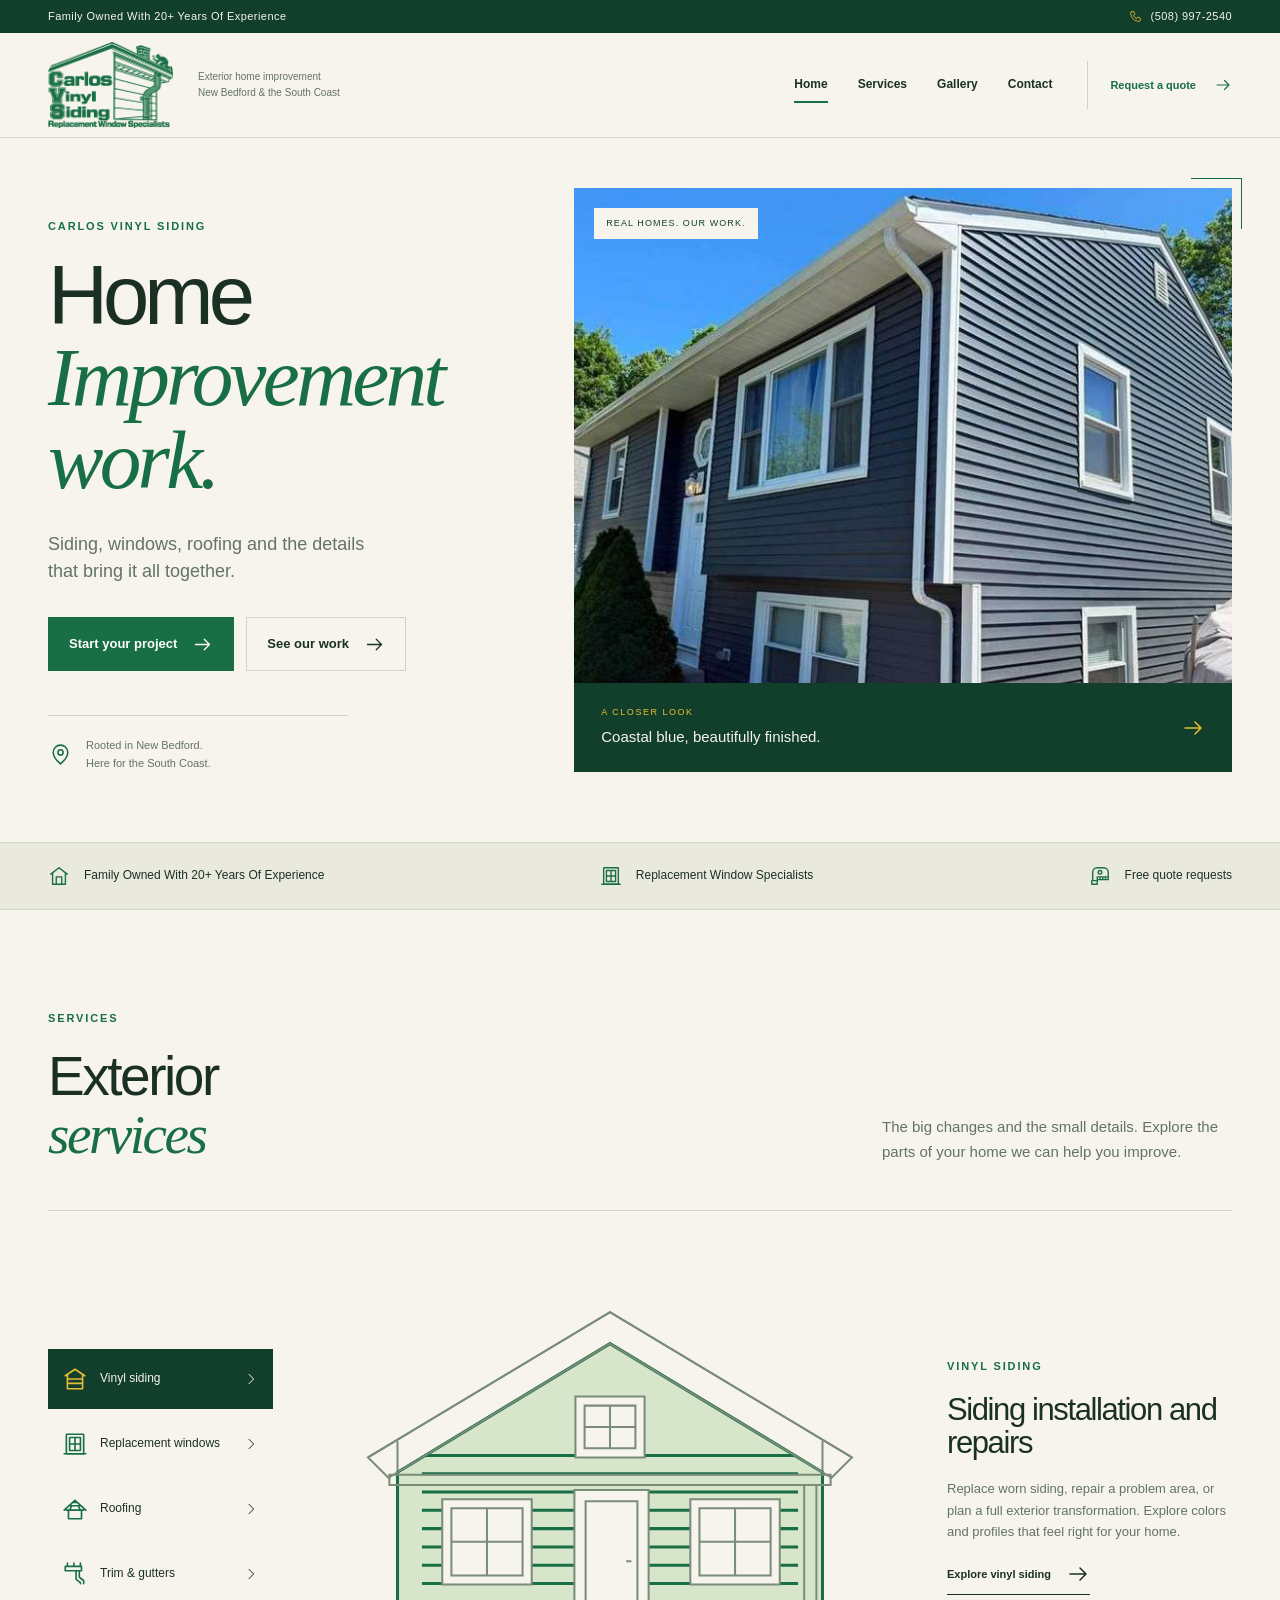
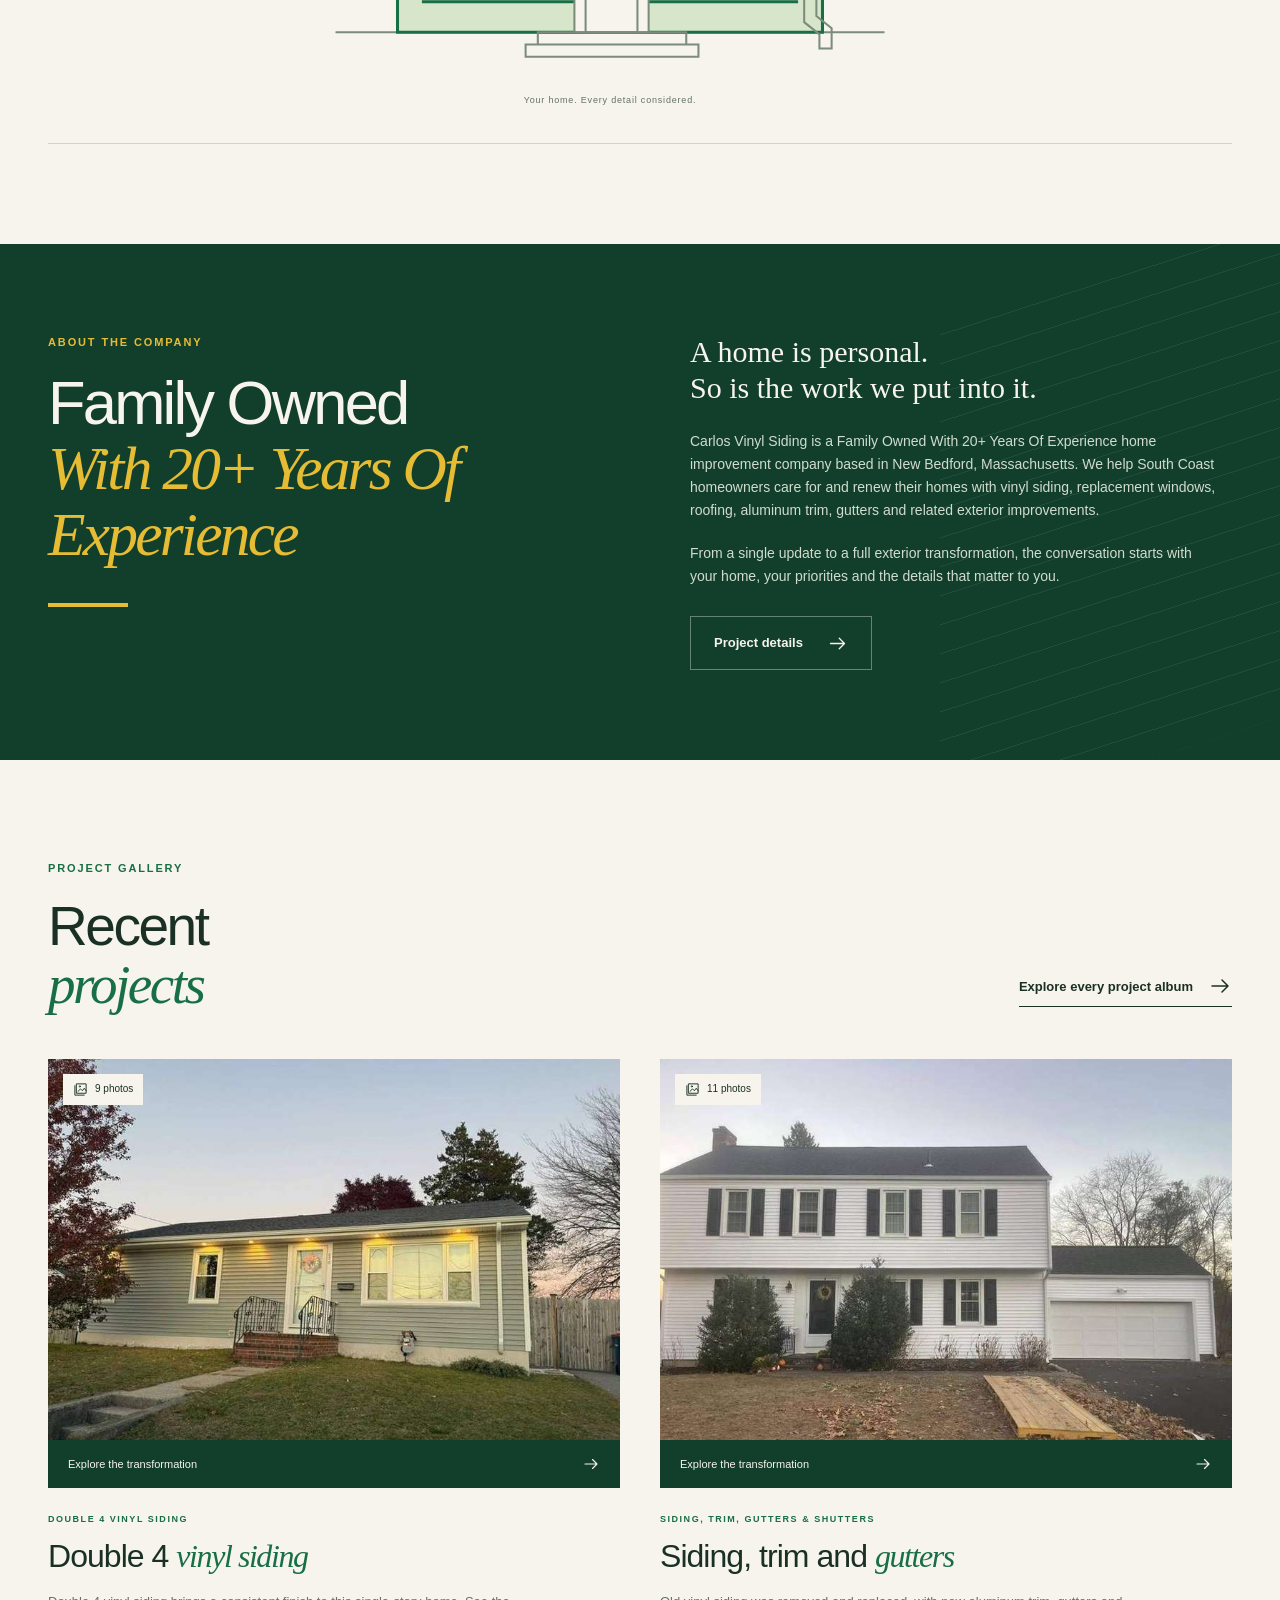
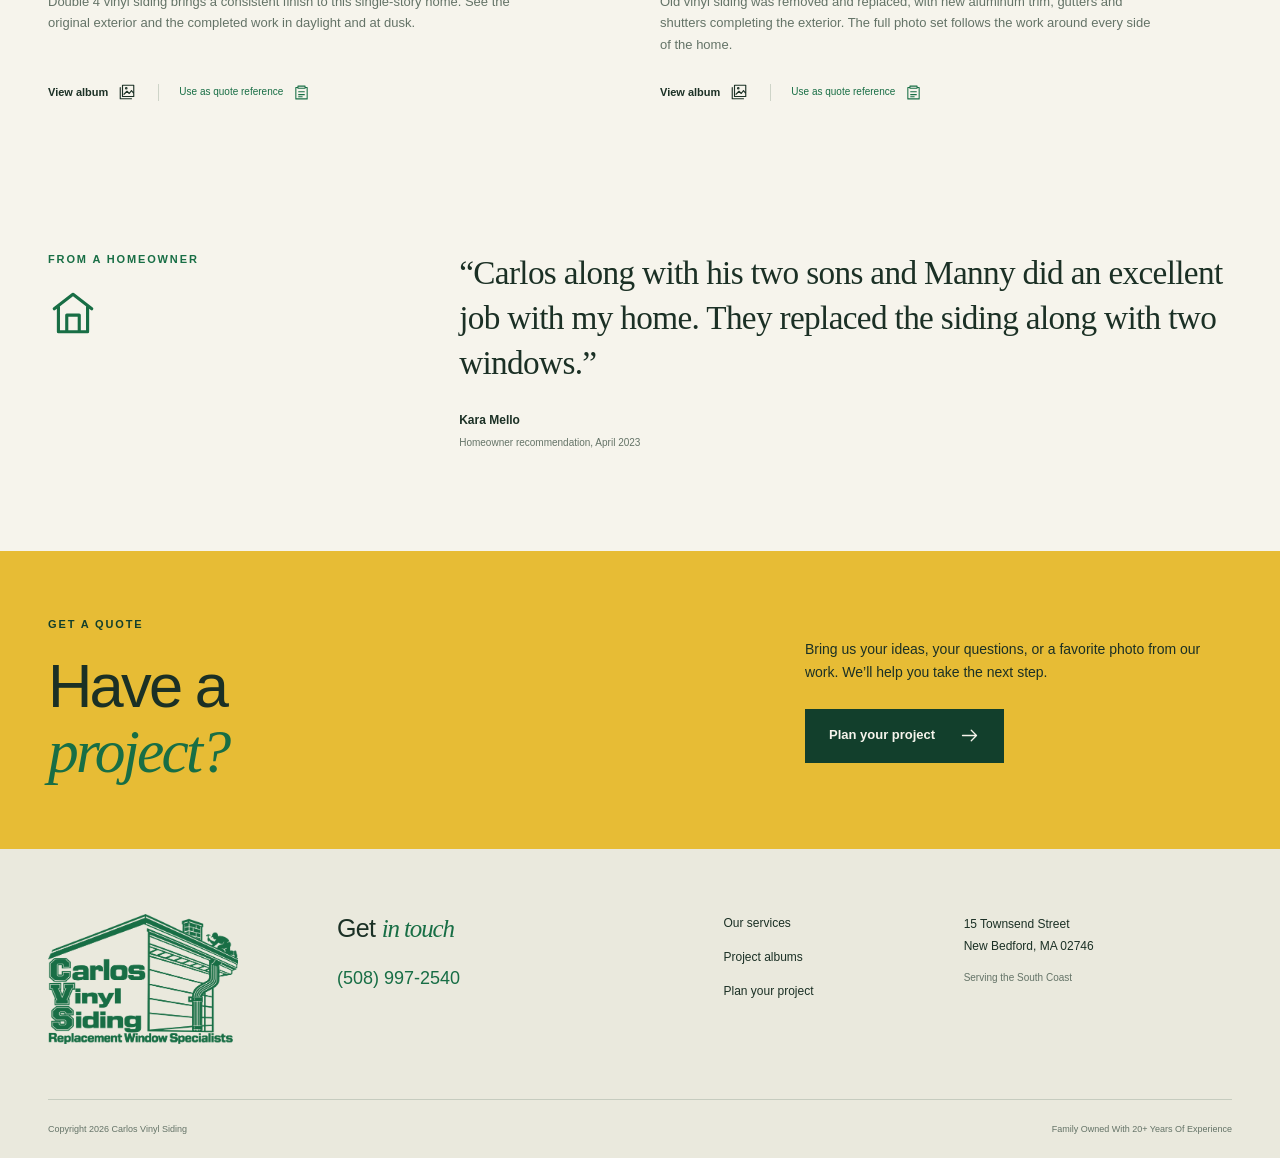
==== commit 623ca75c: "Align recent project cards and feature Double 4 siding" ====
--- a/index.html
+++ b/index.html
@@ -1,6 +1,6 @@
-<!doctype html><html lang="en"><head><meta charset="utf-8"><meta name="viewport" content="width=device-width,initial-scale=1"><meta name="theme-color" content="#186e45"><title>Carlos Vinyl Siding | Home Improvement in New Bedford, MA</title><meta name="description" content="Portuguese family-owned siding, window, roofing and exterior specialists in New Bedford, MA. Explore real project transformations and plan your free quote."><meta property="og:type" content="website"><meta property="og:title" content="Carlos Vinyl Siding | Home Improvement in New Bedford, MA"><meta property="og:description" content="Portuguese family-owned siding, window, roofing and exterior specialists in New Bedford, MA. Explore real project transformations and plan your free quote."><meta property="og:image" content="https://carlos-vinyl-siding.vercel.app/assets/projects/coastal-blue/07.jpg"><meta property="og:url" content="https://carlos-vinyl-siding.vercel.app/"><link rel="canonical" href="https://carlos-vinyl-siding.vercel.app/"><link rel="icon" type="image/svg+xml" href="/assets/favicon.svg"><link rel="stylesheet" href="/styles.css?v=20261113-siding"><script src="/projects.js?v=20261107c" defer></script><script src="/script.js?v=20261107c" defer></script><script type="application/ld+json">{"@context": "https://schema.org", "@type": "HomeAndConstructionBusiness", "name": "Carlos Vinyl Siding", "alternateName": "Carlos Vinyl Siding Replacement Window Specialists", "url": "https://carlos-vinyl-siding.vercel.app/", "telephone": "+1-508-997-2540", "image": "https://carlos-vinyl-siding.vercel.app/assets/projects/coastal-blue/07.jpg", "logo": "https://carlos-vinyl-siding.vercel.app/assets/carlos-vinyl-siding-green.png", "address": {"@type": "PostalAddress", "streetAddress": "15 Townsend Street", "addressLocality": "New Bedford", "addressRegion": "MA", "postalCode": "02746", "addressCountry": "US"}, "areaServed": ["New Bedford, Massachusetts", "South Coast, Massachusetts"], "description": "Portuguese family-owned home improvement company specializing in roofing, vinyl siding, aluminum trim, gutters and replacement windows."}</script></head><body data-page="home"><a class="skip-link" href="#main">Skip to content</a><div class="local-bar"><div class="wrap"><span>Portuguese family owned. New Bedford built.</span><a href="tel:+15089972540"><svg class="icon " viewBox="0 0 24 24" fill="none" stroke="currentColor" stroke-width="1.5" stroke-linecap="round" stroke-linejoin="round" aria-hidden="true" focusable="false"><path d="M5 3h4l2 5-3 2a16 16 0 0 0 6 6l2-3 5 2v4c0 1-1 2-2 2C10 21 3 14 3 5c0-1 1-2 2-2Z"/></svg>(508) 997-2540</a></div></div><header class="header"><div class="wrap nav-wrap"><a class="brand" href="/" aria-label="Carlos Vinyl Siding home"><img src="/assets/carlos-vinyl-siding-green.png" width="2047" height="1396" alt="Carlos Vinyl Siding — Replacement Window Specialists"></a><span class="brand-note">Exterior home improvement<br>New Bedford &amp; the South Coast</span><button class="menu-button" type="button" aria-label="Open navigation" aria-expanded="false" aria-controls="navigation"><svg class="icon " viewBox="0 0 24 24" fill="none" stroke="currentColor" stroke-width="1.5" stroke-linecap="round" stroke-linejoin="round" aria-hidden="true" focusable="false"><path d="M4 6h16M4 12h16M4 18h16"/></svg><span>Menu</span></button><nav id="navigation" aria-label="Main navigation"><a href="/" aria-current="page">Home</a><a href="/services/">Services</a><a href="/gallery/">Gallery</a><a href="/contact/">Contact</a></nav><a class="header-quote" href="/contact/">Request a quote<svg class="icon " viewBox="0 0 24 24" fill="none" stroke="currentColor" stroke-width="1.5" stroke-linecap="round" stroke-linejoin="round" aria-hidden="true" focusable="false"><path d="M4 12h16m-6-6 6 6-6 6"/></svg></a></div></header><main id="main"><section class="home-hero wrap"><div class="hero-intro"><p class="eyebrow">Carlos Vinyl Siding</p><h1 class="hero-title">Home<br><em>Improvement<br>work.</em></h1><p class="hero-lede">Siding, windows, roofing and the details that bring it all together.</p><div class="hero-actions"><a class="button primary" href="/contact/">Start your project<svg class="icon " viewBox="0 0 24 24" fill="none" stroke="currentColor" stroke-width="1.5" stroke-linecap="round" stroke-linejoin="round" aria-hidden="true" focusable="false"><path d="M4 12h16m-6-6 6 6-6 6"/></svg></a><a class="button outline" href="/gallery/">See our work<svg class="icon " viewBox="0 0 24 24" fill="none" stroke="currentColor" stroke-width="1.5" stroke-linecap="round" stroke-linejoin="round" aria-hidden="true" focusable="false"><path d="M4 12h16m-6-6 6 6-6 6"/></svg></a></div><div class="hero-local"><svg class="icon " viewBox="0 0 24 24" fill="none" stroke="currentColor" stroke-width="1.5" stroke-linecap="round" stroke-linejoin="round" aria-hidden="true" focusable="false"><path d="M19 10c0 5-7 11-7 11S5 15 5 10a7 7 0 1 1 14 0Z"/><circle cx="12" cy="10" r="2.5"/></svg><span>Rooted in New Bedford.<br>Here for the South Coast.</span></div></div><div class="hero-photo"><img src="/assets/projects/coastal-blue/07.jpg" alt="Finished blue vinyl siding and white window trim on a local home" width="1800" height="1350" fetchpriority="high"><span class="image-note">Real homes. Our work.</span><a class="hero-caption" href="/gallery/?project=coastal-blue"><div><span>A closer look</span><strong>Coastal blue, beautifully finished.</strong></div><svg class="icon " viewBox="0 0 24 24" fill="none" stroke="currentColor" stroke-width="1.5" stroke-linecap="round" stroke-linejoin="round" aria-hidden="true" focusable="false"><path d="M4 12h16m-6-6 6 6-6 6"/></svg></a></div></section>
+<!doctype html><html lang="en"><head><meta charset="utf-8"><meta name="viewport" content="width=device-width,initial-scale=1"><meta name="theme-color" content="#186e45"><title>Carlos Vinyl Siding | Home Improvement in New Bedford, MA</title><meta name="description" content="Portuguese family-owned siding, window, roofing and exterior specialists in New Bedford, MA. Explore real project transformations and plan your free quote."><meta property="og:type" content="website"><meta property="og:title" content="Carlos Vinyl Siding | Home Improvement in New Bedford, MA"><meta property="og:description" content="Portuguese family-owned siding, window, roofing and exterior specialists in New Bedford, MA. Explore real project transformations and plan your free quote."><meta property="og:image" content="https://carlos-vinyl-siding.vercel.app/assets/projects/coastal-blue/07.jpg"><meta property="og:url" content="https://carlos-vinyl-siding.vercel.app/"><link rel="canonical" href="https://carlos-vinyl-siding.vercel.app/"><link rel="icon" type="image/svg+xml" href="/assets/favicon.svg"><link rel="stylesheet" href="/styles.css?v=20261113-projects"><script src="/projects.js?v=20261107c" defer></script><script src="/script.js?v=20261107c" defer></script><script type="application/ld+json">{"@context": "https://schema.org", "@type": "HomeAndConstructionBusiness", "name": "Carlos Vinyl Siding", "alternateName": "Carlos Vinyl Siding Replacement Window Specialists", "url": "https://carlos-vinyl-siding.vercel.app/", "telephone": "+1-508-997-2540", "image": "https://carlos-vinyl-siding.vercel.app/assets/projects/coastal-blue/07.jpg", "logo": "https://carlos-vinyl-siding.vercel.app/assets/carlos-vinyl-siding-green.png", "address": {"@type": "PostalAddress", "streetAddress": "15 Townsend Street", "addressLocality": "New Bedford", "addressRegion": "MA", "postalCode": "02746", "addressCountry": "US"}, "areaServed": ["New Bedford, Massachusetts", "South Coast, Massachusetts"], "description": "Portuguese family-owned home improvement company specializing in roofing, vinyl siding, aluminum trim, gutters and replacement windows."}</script></head><body data-page="home"><a class="skip-link" href="#main">Skip to content</a><div class="local-bar"><div class="wrap"><span>Portuguese family owned. New Bedford built.</span><a href="tel:+15089972540"><svg class="icon " viewBox="0 0 24 24" fill="none" stroke="currentColor" stroke-width="1.5" stroke-linecap="round" stroke-linejoin="round" aria-hidden="true" focusable="false"><path d="M5 3h4l2 5-3 2a16 16 0 0 0 6 6l2-3 5 2v4c0 1-1 2-2 2C10 21 3 14 3 5c0-1 1-2 2-2Z"/></svg>(508) 997-2540</a></div></div><header class="header"><div class="wrap nav-wrap"><a class="brand" href="/" aria-label="Carlos Vinyl Siding home"><img src="/assets/carlos-vinyl-siding-green.png" width="2047" height="1396" alt="Carlos Vinyl Siding — Replacement Window Specialists"></a><span class="brand-note">Exterior home improvement<br>New Bedford &amp; the South Coast</span><button class="menu-button" type="button" aria-label="Open navigation" aria-expanded="false" aria-controls="navigation"><svg class="icon " viewBox="0 0 24 24" fill="none" stroke="currentColor" stroke-width="1.5" stroke-linecap="round" stroke-linejoin="round" aria-hidden="true" focusable="false"><path d="M4 6h16M4 12h16M4 18h16"/></svg><span>Menu</span></button><nav id="navigation" aria-label="Main navigation"><a href="/" aria-current="page">Home</a><a href="/services/">Services</a><a href="/gallery/">Gallery</a><a href="/contact/">Contact</a></nav><a class="header-quote" href="/contact/">Request a quote<svg class="icon " viewBox="0 0 24 24" fill="none" stroke="currentColor" stroke-width="1.5" stroke-linecap="round" stroke-linejoin="round" aria-hidden="true" focusable="false"><path d="M4 12h16m-6-6 6 6-6 6"/></svg></a></div></header><main id="main"><section class="home-hero wrap"><div class="hero-intro"><p class="eyebrow">Carlos Vinyl Siding</p><h1 class="hero-title">Home<br><em>Improvement<br>work.</em></h1><p class="hero-lede">Siding, windows, roofing and the details that bring it all together.</p><div class="hero-actions"><a class="button primary" href="/contact/">Start your project<svg class="icon " viewBox="0 0 24 24" fill="none" stroke="currentColor" stroke-width="1.5" stroke-linecap="round" stroke-linejoin="round" aria-hidden="true" focusable="false"><path d="M4 12h16m-6-6 6 6-6 6"/></svg></a><a class="button outline" href="/gallery/">See our work<svg class="icon " viewBox="0 0 24 24" fill="none" stroke="currentColor" stroke-width="1.5" stroke-linecap="round" stroke-linejoin="round" aria-hidden="true" focusable="false"><path d="M4 12h16m-6-6 6 6-6 6"/></svg></a></div><div class="hero-local"><svg class="icon " viewBox="0 0 24 24" fill="none" stroke="currentColor" stroke-width="1.5" stroke-linecap="round" stroke-linejoin="round" aria-hidden="true" focusable="false"><path d="M19 10c0 5-7 11-7 11S5 15 5 10a7 7 0 1 1 14 0Z"/><circle cx="12" cy="10" r="2.5"/></svg><span>Rooted in New Bedford.<br>Here for the South Coast.</span></div></div><div class="hero-photo"><img src="/assets/projects/coastal-blue/07.jpg" alt="Finished blue vinyl siding and white window trim on a local home" width="1800" height="1350" fetchpriority="high"><span class="image-note">Real homes. Our work.</span><a class="hero-caption" href="/gallery/?project=coastal-blue"><div><span>A closer look</span><strong>Coastal blue, beautifully finished.</strong></div><svg class="icon " viewBox="0 0 24 24" fill="none" stroke="currentColor" stroke-width="1.5" stroke-linecap="round" stroke-linejoin="round" aria-hidden="true" focusable="false"><path d="M4 12h16m-6-6 6 6-6 6"/></svg></a></div></section>
 <section class="craft-band"><div class="wrap"><span><svg class="icon " viewBox="0 0 24 24" fill="none" stroke="currentColor" stroke-width="1.5" stroke-linecap="round" stroke-linejoin="round" aria-hidden="true" focusable="false"><path d="m3 10 9-7 9 7M5 9v12h14V9M9 21v-8h6v8"/></svg>Portuguese family owned</span><span><svg class="icon " viewBox="0 0 24 24" fill="none" stroke="currentColor" stroke-width="1.5" stroke-linecap="round" stroke-linejoin="round" aria-hidden="true" focusable="false"><rect x="4" y="3" width="16" height="18" rx=".5"/><path d="M7 6h10v12H7zM12 6v12M7 12h10M2 21h20"/></svg>Replacement Window Specialists</span><span><svg class="icon " viewBox="0 0 24 24" fill="none" stroke="currentColor" stroke-width="1.5" stroke-linecap="round" stroke-linejoin="round" aria-hidden="true" focusable="false"><path d="M4 17V8a5 5 0 0 1 5-5h7a5 5 0 0 1 5 5v8H9v5H3v-4h6M9 16v-3h12M12 13v3m3-3v3m3-3v3"/><circle cx="12" cy="8" r="2"/></svg>Free quote requests</span></div></section>
 <section class="section wrap"><div class="section-heading"><div><p class="eyebrow">Services</p><h2>Exterior<br><em>services</em></h2></div><p>The big changes and the small details. Explore the parts of your home we can help you improve.</p></div><div class="service-explorer"><div class="service-tabs" aria-label="Explore exterior services"><button type="button" class="service-tab" data-service-tab="siding" aria-pressed="true"><svg class="icon " viewBox="0 0 24 24" fill="none" stroke="currentColor" stroke-width="1.5" stroke-linecap="round" stroke-linejoin="round" aria-hidden="true" focusable="false"><path d="m3 9 9-6 9 6M5 8v13h14V8M5 12h14M5 16h14"/></svg>Vinyl siding<svg class="icon " viewBox="0 0 24 24" fill="none" stroke="currentColor" stroke-width="1.5" stroke-linecap="round" stroke-linejoin="round" aria-hidden="true" focusable="false"><path d="m9 5 7 7-7 7"/></svg></button><button type="button" class="service-tab" data-service-tab="windows" aria-pressed="false"><svg class="icon " viewBox="0 0 24 24" fill="none" stroke="currentColor" stroke-width="1.5" stroke-linecap="round" stroke-linejoin="round" aria-hidden="true" focusable="false"><rect x="4" y="3" width="16" height="18" rx=".5"/><path d="M7 6h10v12H7zM12 6v12M7 12h10M2 21h20"/></svg>Replacement windows<svg class="icon " viewBox="0 0 24 24" fill="none" stroke="currentColor" stroke-width="1.5" stroke-linecap="round" stroke-linejoin="round" aria-hidden="true" focusable="false"><path d="m9 5 7 7-7 7"/></svg></button><button type="button" class="service-tab" data-service-tab="roofing" aria-pressed="false"><svg class="icon " viewBox="0 0 24 24" fill="none" stroke="currentColor" stroke-width="1.5" stroke-linecap="round" stroke-linejoin="round" aria-hidden="true" focusable="false"><path d="m2 13 10-9 10 9M4 13h16M6 13v8h12v-8M7 9h10M10 6h4M9 9l-2 4m8-4 2 4"/></svg>Roofing<svg class="icon " viewBox="0 0 24 24" fill="none" stroke="currentColor" stroke-width="1.5" stroke-linecap="round" stroke-linejoin="round" aria-hidden="true" focusable="false"><path d="m9 5 7 7-7 7"/></svg></button><button type="button" class="service-tab" data-service-tab="gutters" aria-pressed="false"><svg class="icon " viewBox="0 0 24 24" fill="none" stroke="currentColor" stroke-width="1.5" stroke-linecap="round" stroke-linejoin="round" aria-hidden="true" focusable="false"><path d="M3 5h15v4H3zM16 9v6l4 3v3M13 9v8l4 3v1M5 2v3M11 2v3M17 2v3"/></svg>Trim & gutters<svg class="icon " viewBox="0 0 24 24" fill="none" stroke="currentColor" stroke-width="1.5" stroke-linecap="round" stroke-linejoin="round" aria-hidden="true" focusable="false"><path d="m9 5 7 7-7 7"/></svg></button></div><div class="house-panel" data-house-service="siding"><svg class="house-drawing" viewBox="0 0 600 440" role="img" aria-label="House exterior showing roofing, siding, windows and gutters"><g fill="none" stroke="currentColor" stroke-width="2"><path d="M30 380h540M62 208 300 65l238 143M91 192v188h418V192"/><g class="house-siding"><path d="M91 222.55 300 96 509 222.55V380H91Z"/><path fill="none" d="M119 206h362M115 224h370M115 242h370M115 260h370M115 278h370M115 296h370M115 314h370M115 332h370M115 350h370"/></g><path class="house-roof" d="M62 208 300 65l238 143-20 20-218-132L82 228Z"/><path class="house-gutters" d="M83 225h434v10H83zM503 235v129l15 12v20h-12v-14l-15-12V235"/><g class="house-door" fill="var(--paper)"><path d="M265 240h73v140h-73z"/><path fill="none" d="M276 251h51v129h-51zM321 310h-5"/></g><g class="house-windows" fill="var(--paper)"><path d="M135 249h88v84h-88zM379 249h88v84h-88zM266 148h68v60h-68z"/><path d="M144 258h70v66h-70zM388 258h70v66h-70zM275 157h50v42h-50zM179 258v66m-35-33h70M423 258v66m-35-33h70M300 157v42m-25-21h50"/></g><path d="M229 380h146v12H229zM217 392h170v12H217z"/></g></svg><span class="drawing-note">Your home. Every detail considered.</span></div><div class="service-copy"><div class="service-panel" data-service-panel="siding"><p class="eyebrow">Vinyl siding</p><h3>Siding installation and repairs</h3><p>Replace worn siding, repair a problem area, or plan a full exterior transformation. Explore colors and profiles that feel right for your home.</p><a class="text-link" href="/services/#siding">Explore vinyl siding<svg class="icon " viewBox="0 0 24 24" fill="none" stroke="currentColor" stroke-width="1.5" stroke-linecap="round" stroke-linejoin="round" aria-hidden="true" focusable="false"><path d="M4 12h16m-6-6 6 6-6 6"/></svg></a></div><div class="service-panel" data-service-panel="windows" hidden><p class="eyebrow">Replacement windows</p><h3>Window replacement</h3><p>Tell us about drafty, aging or difficult-to-operate windows. We’ll discuss the openings, styles and replacement work you have in mind.</p><a class="text-link" href="/services/#windows">Explore replacement windows<svg class="icon " viewBox="0 0 24 24" fill="none" stroke="currentColor" stroke-width="1.5" stroke-linecap="round" stroke-linejoin="round" aria-hidden="true" focusable="false"><path d="M4 12h16m-6-6 6 6-6 6"/></svg></a></div><div class="service-panel" data-service-panel="roofing" hidden><p class="eyebrow">Roofing</p><h3>Roof repair and replacement</h3><p>Planning a new roof or concerned about a repair? Share what you’ve noticed, the approximate roof age and any areas where water is getting in.</p><a class="text-link" href="/services/#roofing">Explore roofing<svg class="icon " viewBox="0 0 24 24" fill="none" stroke="currentColor" stroke-width="1.5" stroke-linecap="round" stroke-linejoin="round" aria-hidden="true" focusable="false"><path d="M4 12h16m-6-6 6 6-6 6"/></svg></a></div><div class="service-panel" data-service-panel="gutters" hidden><p class="eyebrow">Trim & gutters</p><h3>Trim and gutters</h3><p>Aluminum trim, gutters and downspouts help bring the exterior together. Include soffit, fascia and roof-edge details in the same conversation.</p><a class="text-link" href="/services/#gutters">Explore trim & gutters<svg class="icon " viewBox="0 0 24 24" fill="none" stroke="currentColor" stroke-width="1.5" stroke-linecap="round" stroke-linejoin="round" aria-hidden="true" focusable="false"><path d="M4 12h16m-6-6 6 6-6 6"/></svg></a></div></div></div></section>
 <section class="family-section"><div class="wrap family-grid"><div class="family-title"><p class="eyebrow">About the company</p><h2>Family owned<br><em>New Bedford</em></h2><span class="family-line" aria-hidden="true"></span></div><div class="family-copy"><p class="large-copy">A home is personal.<br>So is the work we put into it.</p><p>Carlos Vinyl Siding is a Portuguese family-owned home improvement company based in New Bedford, Massachusetts. We help South Coast homeowners care for and renew their homes with vinyl siding, replacement windows, roofing, aluminum trim, gutters and related exterior improvements.</p><p>From a single update to a full exterior transformation, the conversation starts with your home, your priorities and the details that matter to you.</p><a class="button outline" href="/contact/">Project details<svg class="icon " viewBox="0 0 24 24" fill="none" stroke="currentColor" stroke-width="1.5" stroke-linecap="round" stroke-linejoin="round" aria-hidden="true" focusable="false"><path d="M4 12h16m-6-6 6 6-6 6"/></svg></a></div></div></section>
-<section class="section wrap"><div class="section-heading"><div><p class="eyebrow">Project gallery</p><h2>Recent<br><em>projects</em></h2></div><a class="text-link" href="/gallery/">Explore every project album<svg class="icon " viewBox="0 0 24 24" fill="none" stroke="currentColor" stroke-width="1.5" stroke-linecap="round" stroke-linejoin="round" aria-hidden="true" focusable="false"><path d="M4 12h16m-6-6 6 6-6 6"/></svg></a></div><div class="home-projects"><article class="project-card " id="coastal-blue"><a class="project-cover" href="/assets/projects/coastal-blue/07.jpg" data-project="coastal-blue" data-photo="6" aria-label="Open Coastal blue album"><img src="/assets/projects/coastal-blue/07.jpg" alt="Coastal blue siding — finished exterior" loading="lazy" width="1200" height="900"><span class="photo-label"><svg class="icon " viewBox="0 0 24 24" fill="none" stroke="currentColor" stroke-width="1.5" stroke-linecap="round" stroke-linejoin="round" aria-hidden="true" focusable="false"><path d="M6 3h15v15H6zM3 6v15h15M8 15l4-4 3 3 3-4 3 4"/><circle cx="11" cy="7" r="1"/></svg>10 photos</span><span class="open-album">Explore the transformation<svg class="icon " viewBox="0 0 24 24" fill="none" stroke="currentColor" stroke-width="1.5" stroke-linecap="round" stroke-linejoin="round" aria-hidden="true" focusable="false"><path d="M4 12h16m-6-6 6 6-6 6"/></svg></span></a><div class="project-copy"><p class="eyebrow">Siding transformation</p><h2>Coastal blue <em>siding</em></h2><p>A blue exterior with crisp white window surrounds and roof-edge details. Follow the home from its original exterior through the finished siding.</p><div class="project-actions"><button class="text-button" type="button" data-project="coastal-blue" data-photo="6">View album<svg class="icon " viewBox="0 0 24 24" fill="none" stroke="currentColor" stroke-width="1.5" stroke-linecap="round" stroke-linejoin="round" aria-hidden="true" focusable="false"><path d="M6 3h15v15H6zM3 6v15h15M8 15l4-4 3 3 3-4 3 4"/><circle cx="11" cy="7" r="1"/></svg></button><a href="/contact/?reference=coastal-blue&amp;photo=6">Use as quote reference<svg class="icon " viewBox="0 0 24 24" fill="none" stroke="currentColor" stroke-width="1.5" stroke-linecap="round" stroke-linejoin="round" aria-hidden="true" focusable="false"><path d="M7 3h10v3H7zM7 5H4v16h16V5h-3M8 11h8M8 15h8M8 18h5"/></svg></a></div></div></article><article class="project-card " id="complete-exterior"><a class="project-cover" href="/assets/projects/complete-exterior/07.jpg" data-project="complete-exterior" data-photo="6" aria-label="Open Classic white album"><img src="/assets/projects/complete-exterior/07.jpg" alt="Siding, trim and gutters — finished exterior" loading="lazy" width="1200" height="900"><span class="photo-label"><svg class="icon " viewBox="0 0 24 24" fill="none" stroke="currentColor" stroke-width="1.5" stroke-linecap="round" stroke-linejoin="round" aria-hidden="true" focusable="false"><path d="M6 3h15v15H6zM3 6v15h15M8 15l4-4 3 3 3-4 3 4"/><circle cx="11" cy="7" r="1"/></svg>11 photos</span><span class="open-album">Explore the transformation<svg class="icon " viewBox="0 0 24 24" fill="none" stroke="currentColor" stroke-width="1.5" stroke-linecap="round" stroke-linejoin="round" aria-hidden="true" focusable="false"><path d="M4 12h16m-6-6 6 6-6 6"/></svg></span></a><div class="project-copy"><p class="eyebrow">Siding, trim, gutters & shutters</p><h2>Siding, trim and <em>gutters</em></h2><p>Old vinyl siding was removed and replaced, with new aluminum trim, gutters and shutters completing the exterior. The full photo set follows the work around every side of the home.</p><div class="project-actions"><button class="text-button" type="button" data-project="complete-exterior" data-photo="6">View album<svg class="icon " viewBox="0 0 24 24" fill="none" stroke="currentColor" stroke-width="1.5" stroke-linecap="round" stroke-linejoin="round" aria-hidden="true" focusable="false"><path d="M6 3h15v15H6zM3 6v15h15M8 15l4-4 3 3 3-4 3 4"/><circle cx="11" cy="7" r="1"/></svg></button><a href="/contact/?reference=complete-exterior&amp;photo=6">Use as quote reference<svg class="icon " viewBox="0 0 24 24" fill="none" stroke="currentColor" stroke-width="1.5" stroke-linecap="round" stroke-linejoin="round" aria-hidden="true" focusable="false"><path d="M7 3h10v3H7zM7 5H4v16h16V5h-3M8 11h8M8 15h8M8 18h5"/></svg></a></div></div></article></div></section>
+<section class="section wrap"><div class="section-heading"><div><p class="eyebrow">Project gallery</p><h2>Recent<br><em>projects</em></h2></div><a class="text-link" href="/gallery/">Explore every project album<svg class="icon " viewBox="0 0 24 24" fill="none" stroke="currentColor" stroke-width="1.5" stroke-linecap="round" stroke-linejoin="round" aria-hidden="true" focusable="false"><path d="M4 12h16m-6-6 6 6-6 6"/></svg></a></div><div class="home-projects"><article class="project-card " id="double-four"><a class="project-cover" href="/assets/projects/double-four/09.jpg" data-project="double-four" data-photo="8" aria-label="Open Double 4 siding album"><img src="/assets/projects/double-four/09.jpg" alt="Double 4 vinyl siding — finished exterior" loading="lazy" width="1200" height="900"><span class="photo-label"><svg class="icon " viewBox="0 0 24 24" fill="none" stroke="currentColor" stroke-width="1.5" stroke-linecap="round" stroke-linejoin="round" aria-hidden="true" focusable="false"><path d="M6 3h15v15H6zM3 6v15h15M8 15l4-4 3 3 3-4 3 4"/><circle cx="11" cy="7" r="1"/></svg>9 photos</span><span class="open-album">Explore the transformation<svg class="icon " viewBox="0 0 24 24" fill="none" stroke="currentColor" stroke-width="1.5" stroke-linecap="round" stroke-linejoin="round" aria-hidden="true" focusable="false"><path d="M4 12h16m-6-6 6 6-6 6"/></svg></span></a><div class="project-copy"><p class="eyebrow">Double 4 vinyl siding</p><h2>Double 4 <em>vinyl siding</em></h2><p>Double 4 vinyl siding brings a consistent finish to this single-story home. See the original exterior and the completed work in daylight and at dusk.</p><div class="project-actions"><button class="text-button" type="button" data-project="double-four" data-photo="8">View album<svg class="icon " viewBox="0 0 24 24" fill="none" stroke="currentColor" stroke-width="1.5" stroke-linecap="round" stroke-linejoin="round" aria-hidden="true" focusable="false"><path d="M6 3h15v15H6zM3 6v15h15M8 15l4-4 3 3 3-4 3 4"/><circle cx="11" cy="7" r="1"/></svg></button><a href="/contact/?reference=double-four&amp;photo=8">Use as quote reference<svg class="icon " viewBox="0 0 24 24" fill="none" stroke="currentColor" stroke-width="1.5" stroke-linecap="round" stroke-linejoin="round" aria-hidden="true" focusable="false"><path d="M7 3h10v3H7zM7 5H4v16h16V5h-3M8 11h8M8 15h8M8 18h5"/></svg></a></div></div></article><article class="project-card " id="complete-exterior"><a class="project-cover" href="/assets/projects/complete-exterior/07.jpg" data-project="complete-exterior" data-photo="6" aria-label="Open Classic white album"><img src="/assets/projects/complete-exterior/07.jpg" alt="Siding, trim and gutters — finished exterior" loading="lazy" width="1200" height="900"><span class="photo-label"><svg class="icon " viewBox="0 0 24 24" fill="none" stroke="currentColor" stroke-width="1.5" stroke-linecap="round" stroke-linejoin="round" aria-hidden="true" focusable="false"><path d="M6 3h15v15H6zM3 6v15h15M8 15l4-4 3 3 3-4 3 4"/><circle cx="11" cy="7" r="1"/></svg>11 photos</span><span class="open-album">Explore the transformation<svg class="icon " viewBox="0 0 24 24" fill="none" stroke="currentColor" stroke-width="1.5" stroke-linecap="round" stroke-linejoin="round" aria-hidden="true" focusable="false"><path d="M4 12h16m-6-6 6 6-6 6"/></svg></span></a><div class="project-copy"><p class="eyebrow">Siding, trim, gutters & shutters</p><h2>Siding, trim and <em>gutters</em></h2><p>Old vinyl siding was removed and replaced, with new aluminum trim, gutters and shutters completing the exterior. The full photo set follows the work around every side of the home.</p><div class="project-actions"><button class="text-button" type="button" data-project="complete-exterior" data-photo="6">View album<svg class="icon " viewBox="0 0 24 24" fill="none" stroke="currentColor" stroke-width="1.5" stroke-linecap="round" stroke-linejoin="round" aria-hidden="true" focusable="false"><path d="M6 3h15v15H6zM3 6v15h15M8 15l4-4 3 3 3-4 3 4"/><circle cx="11" cy="7" r="1"/></svg></button><a href="/contact/?reference=complete-exterior&amp;photo=6">Use as quote reference<svg class="icon " viewBox="0 0 24 24" fill="none" stroke="currentColor" stroke-width="1.5" stroke-linecap="round" stroke-linejoin="round" aria-hidden="true" focusable="false"><path d="M7 3h10v3H7zM7 5H4v16h16V5h-3M8 11h8M8 15h8M8 18h5"/></svg></a></div></div></article></div></section>
 <section class="review-section wrap"><div><p class="eyebrow">From a homeowner</p><svg class="icon review-icon" viewBox="0 0 24 24" fill="none" stroke="currentColor" stroke-width="1.5" stroke-linecap="round" stroke-linejoin="round" aria-hidden="true" focusable="false"><path d="m3 10 9-7 9 7M5 9v12h14V9M9 21v-8h6v8"/></svg></div><blockquote><p>“Carlos along with his two sons and Manny did an excellent job with my home. They replaced the siding along with two windows.”</p><footer>Kara Mello<span>Homeowner recommendation, April 2023</span></footer></blockquote></section><section class="invitation"><div class="wrap"><div><p class="eyebrow">Get a quote</p><h2>Have a<br><em>project?</em></h2></div><div><p>Bring us your ideas, your questions, or a favorite photo from our work. We’ll help you take the next step.</p><a class="button yellow" href="/contact/">Plan your project<svg class="icon " viewBox="0 0 24 24" fill="none" stroke="currentColor" stroke-width="1.5" stroke-linecap="round" stroke-linejoin="round" aria-hidden="true" focusable="false"><path d="M4 12h16m-6-6 6 6-6 6"/></svg></a></div></div></section></main><footer class="footer"><div class="wrap footer-grid"><a class="footer-brand" href="/" aria-label="Carlos Vinyl Siding home"><img src="/assets/carlos-vinyl-siding-green.png" width="2047" height="1396" alt="Carlos Vinyl Siding — Replacement Window Specialists"></a><div><h2>Get <em>in touch</em></h2><a class="footer-phone" href="tel:+15089972540">(508) 997-2540</a></div><div class="footer-links"><a href="/services/">Our services</a><a href="/gallery/">Project albums</a><a href="/contact/">Plan your project</a></div><address>15 Townsend Street<br>New Bedford, MA 02746<br><span>Serving the South Coast</span></address></div><div class="wrap footer-bottom"><span>Copyright <span data-year>2026</span> Carlos Vinyl Siding</span><span>Portuguese roots. Local pride.</span></div></footer><dialog id="photo-viewer" aria-labelledby="viewer-title"><div class="viewer-layout"><div class="viewer-toolbar"><div><p class="eyebrow" id="viewer-category"></p><h2 id="viewer-title"></h2></div><button class="icon-button close-viewer" type="button" aria-label="Close photo gallery"><svg class="icon " viewBox="0 0 24 24" fill="none" stroke="currentColor" stroke-width="1.5" stroke-linecap="round" stroke-linejoin="round" aria-hidden="true" focusable="false"><path d="m6 6 12 12M18 6 6 18"/></svg></button></div><div class="viewer-main"><button class="photo-nav previous" aria-label="Previous photo" type="button"><svg class="icon " viewBox="0 0 24 24" fill="none" stroke="currentColor" stroke-width="1.5" stroke-linecap="round" stroke-linejoin="round" aria-hidden="true" focusable="false"><path d="m9 5 7 7-7 7"/></svg></button><figure><img id="viewer-image" alt=""><figcaption><span id="viewer-stage"></span><span id="viewer-count" aria-live="polite"></span></figcaption></figure><button class="photo-nav next" aria-label="Next photo" type="button"><svg class="icon " viewBox="0 0 24 24" fill="none" stroke="currentColor" stroke-width="1.5" stroke-linecap="round" stroke-linejoin="round" aria-hidden="true" focusable="false"><path d="m9 5 7 7-7 7"/></svg></button></div><div class="viewer-thumbs" aria-label="Project photos"></div><div class="viewer-bottom"><label class="album-select">Explore another project<select id="viewer-project"></select></label><div><p>This exact photo can be included in your quote request.</p><button class="button primary" id="use-photo" type="button">Use this photo for my quote<svg class="icon " viewBox="0 0 24 24" fill="none" stroke="currentColor" stroke-width="1.5" stroke-linecap="round" stroke-linejoin="round" aria-hidden="true" focusable="false"><path d="M7 3h10v3H7zM7 5H4v16h16V5h-3M8 11h8M8 15h8M8 18h5"/></svg></button></div></div></div></dialog></body></html>
--- a/styles.css
+++ b/styles.css
@@ -1,11 +1,11 @@
 :root{--paper:#f6f4ec;--cream:#eae9dd;--white:#fffef9;--ink:#1b3025;--muted:#647367;--line:#ced4c8;--green:#186e45;--forest:#123f2c;--gold:#e7bc35;--sans:Arial,Helvetica,sans-serif;--serif:Georgia,'Times New Roman',serif}
 *{box-sizing:border-box}html{scroll-behavior:smooth;scroll-padding-top:120px}body{margin:0;background:var(--paper);color:var(--ink);font-family:var(--sans);font-size:16px;line-height:1.65;-webkit-font-smoothing:antialiased}body.modal-open{overflow:hidden}button,input,select,textarea{font:inherit}button,a,input,select,textarea{-webkit-tap-highlight-color:transparent}button,a{touch-action:manipulation}button{cursor:pointer;color:inherit}a{color:inherit;text-decoration:none}img{max-width:100%;height:auto;display:block}svg{display:block}h1,h2,h3,p,figure{margin:0}h1,h2,h3{line-height:1.06;font-weight:500;letter-spacing:-.045em}h1{font-size:clamp(54px,6.6vw,96px)}h2{font-size:clamp(36px,4.3vw,58px)}h3{font-size:30px}em{font-family:var(--serif);font-weight:400;letter-spacing:-.045em;color:var(--green)}p{max-width:68ch}p+p{margin-top:20px}::selection{color:var(--forest);background:var(--gold)}[hidden]{display:none!important}:focus-visible{outline:3px solid var(--green);outline-offset:5px}.wrap{width:min(1280px,calc(100% - 96px));margin-inline:auto}.section{padding-block:100px}.eyebrow{font-size:11px;line-height:1.5;text-transform:uppercase;letter-spacing:.17em;font-weight:700;color:var(--green);margin-bottom:20px}.icon{width:24px;height:24px;flex-shrink:0}.button{display:inline-flex;min-height:54px;align-items:center;justify-content:center;gap:24px;padding:15px 23px;border:1px solid transparent;border-radius:0;font-size:13px;font-weight:600;line-height:1.3;transition:background .2s,transform .2s,color .2s}.button .icon{width:21px;height:21px}.button:hover{transform:translateY(-2px)}.primary{background:var(--green);color:var(--white)}.primary:hover{background:var(--forest)}.outline{border-color:var(--line);background:transparent}.outline:hover{background:var(--cream);border-color:var(--green)}.yellow{background:var(--gold);color:var(--forest)}.yellow:hover{background:#f5d062}.text-link,.text-button{display:inline-flex;align-items:center;gap:15px;font-size:13px;font-weight:600}.text-button{border:0;padding:10px 0;background:none}.text-link{padding-bottom:8px;border-bottom:1px solid currentColor}.text-link:hover,.text-button:hover{color:var(--green)}.skip-link{position:fixed;left:16px;top:-100px;background:var(--forest);color:white;padding:12px 24px;z-index:150}.skip-link:focus{top:12px}.local-bar{background:var(--forest);color:var(--paper);font-size:11px;letter-spacing:.04em}.local-bar .wrap{min-height:33px;display:flex;justify-content:space-between;align-items:center;gap:20px}.local-bar a{display:flex;align-items:center;gap:9px}.local-bar .icon{width:13px;height:13px;color:var(--gold)}.header{position:sticky;top:0;z-index:30;border-bottom:1px solid var(--line);background:rgba(246,244,236,.97);backdrop-filter:blur(12px)}.nav-wrap{display:flex;align-items:center;min-height:104px;gap:25px}.brand{width:125px;flex:0 0 125px;padding:7px 0}.brand img{width:125px;height:auto}.brand-note{font-size:10px;line-height:1.6;color:var(--muted);max-width:180px}.header nav{display:flex;gap:30px;margin-left:auto;align-items:center}.header nav a{font-size:12px;font-weight:600;padding:14px 0;position:relative}.header nav a:after{content:'';position:absolute;left:0;bottom:6px;width:100%;height:2px;background:var(--green);transform:scaleX(0);transition:transform .2s}.header nav a:hover:after,.header nav a[aria-current]:after{transform:scaleX(1)}.header-quote{display:flex;gap:18px;align-items:center;margin-left:10px;padding:12px 0 12px 22px;border-left:1px solid var(--line);font-size:11px;color:var(--green);font-weight:600}.header-quote .icon{width:18px}.menu-button{display:none}
-.home-hero{display:grid;grid-template-columns:.86fr 1.14fr;gap:30px;padding-block:50px 70px;align-items:stretch}.hero-intro{padding-top:30px;position:relative;z-index:1}.hero-intro h1{font-size:clamp(72px,8vw,116px);line-height:.98;letter-spacing:-.06em}.hero-intro h1 em{white-space:nowrap}.hero-lede{font-size:18px;line-height:1.5;color:var(--muted);max-width:340px;margin-top:30px}.hero-actions{display:flex;gap:12px;margin-top:32px;flex-wrap:wrap}.hero-actions .button{padding-inline:20px;gap:15px}.hero-local{display:flex;gap:13px;align-items:center;border-top:1px solid var(--line);margin-top:44px;padding-top:20px;max-width:300px;font-size:11px;color:var(--muted)}.hero-local .icon{color:var(--green);width:25px;height:25px}.hero-photo{position:relative;margin-left:0;align-self:stretch;background:var(--cream);min-height:560px}.hero-photo>img{width:100%;height:100%;min-height:560px;object-fit:cover;object-position:48% center}.hero-photo:before{content:'';position:absolute;top:-10px;right:-10px;width:50px;height:50px;border-top:1px solid var(--green);border-right:1px solid var(--green);z-index:1}.image-note{position:absolute;top:20px;left:20px;background:var(--paper);color:var(--forest);font-size:9px;letter-spacing:.12em;text-transform:uppercase;padding:8px 12px}.hero-caption{position:absolute;bottom:0;left:0;right:0;padding:22px 27px;background:var(--forest);color:var(--paper);display:flex;align-items:center;justify-content:space-between;gap:22px}.hero-caption span{display:block;color:var(--gold);font-size:9px;text-transform:uppercase;letter-spacing:.17em;margin-bottom:4px}.hero-caption strong{font-size:15px;font-weight:400}.hero-caption>.icon{color:var(--gold)}.craft-band{border-block:1px solid var(--line);background:var(--cream)}.craft-band .wrap{display:flex;align-items:center;justify-content:space-between;gap:20px;padding-block:22px}.craft-band span{display:flex;align-items:center;gap:14px;font-size:12px}.craft-band .icon{color:var(--green);width:22px;height:22px}.section-heading{display:flex;align-items:end;justify-content:space-between;gap:60px;margin-bottom:45px}.section-heading>p{max-width:350px;color:var(--muted);font-size:15px}.section-heading .text-link{margin-bottom:7px}.service-explorer{display:grid;grid-template-columns:225px 1fr 285px;align-items:center;border-block:1px solid var(--line);padding-block:35px;gap:32px}.service-tabs{display:grid;gap:5px}.service-tab{display:flex;align-items:center;gap:12px;padding:17px 14px;border:0;background:transparent;font-size:12px;text-align:left}.service-tab>.icon:first-child{width:26px;height:26px;color:var(--green)}.service-tab>.icon:last-child{margin-left:auto;width:16px;height:16px}.service-tab[aria-pressed=true]{background:var(--forest);color:var(--paper)}.service-tab[aria-pressed=true]>.icon:first-child{color:var(--gold)}.house-panel{position:relative;color:#7b8c7a}.house-drawing{width:100%;height:auto}.house-drawing .house-siding,.house-drawing .house-roof,.house-drawing .house-windows,.house-drawing .house-gutters{transition:fill .35s,stroke .35s}.house-panel[data-house-service=roofing] .house-roof{fill:var(--gold);stroke:var(--green)}.house-panel[data-house-service=windows] .house-windows{fill:#d7e5cb;stroke:var(--green);stroke-width:3}.house-panel[data-house-service=gutters] .house-gutters{fill:var(--gold);stroke:var(--green);stroke-width:3}.house-panel[data-house-service=siding] .house-siding{fill:#d7e5cb;stroke:var(--green);stroke-width:3}.drawing-note{display:block;font-size:9px;text-align:center;color:var(--muted);letter-spacing:.09em}.service-copy h3{font-size:31px;margin-bottom:18px}.service-copy p:not(.eyebrow){color:var(--muted);font-size:13px}.service-copy .text-link{margin-top:20px;font-size:11px}.family-section{padding-block:90px;background:var(--forest);color:var(--paper);position:relative;overflow:hidden}.family-section:after{content:'';position:absolute;right:-70px;top:0;bottom:0;width:32%;background:repeating-linear-gradient(0deg,transparent 0,transparent 28px,rgba(255,255,255,.07) 28px,rgba(255,255,255,.07) 29px);transform:skewY(-18deg);pointer-events:none}.family-grid{display:grid;grid-template-columns:1fr 1fr;gap:100px;position:relative;z-index:1}.family-title h2{font-size:clamp(42px,4.8vw,66px)}.family-title .eyebrow{color:var(--gold)}.family-title em{color:var(--gold)}.family-line{display:block;margin-top:35px;width:80px;height:4px;background:var(--gold)}.family-copy p{font-size:14px;color:#d1dcce}.family-copy .large-copy{font-family:var(--serif);font-size:30px;line-height:1.2;color:var(--paper);margin-bottom:24px}.family-copy .button{margin-top:28px;border-color:#668471;color:var(--paper)}.family-copy .button:hover{color:var(--forest)}.home-projects{display:grid;grid-template-columns:1.2fr 1fr;gap:40px}.home-projects .project-card:nth-child(2){padding-top:80px}.project-cover{display:block;position:relative;background:var(--cream);overflow:hidden}.project-cover>img{width:100%;aspect-ratio:4/3;object-fit:cover;transition:transform .6s}.project-cover:hover>img{transform:scale(1.025)}.photo-label{display:flex;align-items:center;gap:7px;position:absolute;top:15px;left:15px;padding:7px 10px;background:var(--paper);font-size:10px}.photo-label .icon{width:15px;height:15px}.open-album{display:flex;align-items:center;gap:18px;position:absolute;bottom:0;left:0;right:0;padding:15px 20px;color:var(--paper);background:var(--forest);font-size:11px;justify-content:space-between}.open-album .icon{width:18px;height:18px}.project-copy{padding:25px 0 0}.project-copy .eyebrow{margin-bottom:12px;font-size:9px}.project-copy h2{font-size:32px;letter-spacing:-.03em;line-height:1.12;margin-bottom:16px}.project-copy>p:not(.eyebrow){font-size:13px;color:var(--muted)}.project-actions{display:flex;align-items:center;gap:22px;margin-top:18px;flex-wrap:wrap}.project-actions a{display:flex;gap:10px;align-items:center;font-size:10px;color:var(--green);border-left:1px solid var(--line);padding-left:20px}.project-actions a .icon{width:17px;height:17px}.project-actions .text-button{font-size:11px;gap:10px}.project-actions .icon{width:18px;height:18px}.review-section{display:grid;grid-template-columns:.6fr 1.4fr;padding:40px 0 100px;gap:80px}.review-icon{width:50px;height:50px;color:var(--green)}blockquote{margin:0}blockquote>p{font-family:var(--serif);font-size:clamp(24px,2.6vw,35px);line-height:1.35;letter-spacing:-.02em}blockquote footer{margin-top:25px;font-size:12px;font-weight:600}blockquote footer span{display:block;font-size:10px;font-weight:400;color:var(--muted);margin-top:4px}.invitation{background:var(--gold);padding-block:65px}.invitation>.wrap{display:grid;grid-template-columns:1fr .65fr;gap:100px;align-items:center}.invitation .eyebrow{color:var(--forest)}.invitation h2{font-size:clamp(40px,4.8vw,65px)}.invitation p:not(.eyebrow){font-size:14px}.invitation .button{margin-top:25px;background:var(--forest);color:var(--paper)}.invitation .button:hover{background:var(--green)}.footer{padding-top:65px;background:var(--cream)}.footer-grid{display:grid;grid-template-columns:1fr 1.4fr .8fr 1.1fr;gap:45px;align-items:start;padding-bottom:55px}.footer-brand{width:190px;display:block;background:transparent}.footer-brand img{background:transparent}.footer h2{font-size:25px;letter-spacing:-.025em;line-height:1.18}.footer-phone{display:inline-block;margin-top:20px;font-size:18px;color:var(--green)}.footer-links{display:grid;gap:14px;font-size:12px}.footer address{font-style:normal;font-size:12px;line-height:1.8}.footer address span{display:block;margin-top:12px;color:var(--muted);font-size:10px}.footer-bottom{display:flex;justify-content:space-between;gap:20px;border-top:1px solid #c6ccbf;padding-block:22px;font-size:9px;color:var(--muted)}.page-intro{padding-block:75px 65px}.page-intro h1{max-width:1000px}.intro-copy{max-width:550px;color:var(--muted);font-size:17px;margin-top:28px}.services-list{border-top:1px solid var(--line)}.service-row{display:grid;grid-template-columns:100px 1fr 1fr;gap:50px;padding:65px 0;border-bottom:1px solid var(--line);scroll-margin-top:125px}.service-row-icon>.icon{width:60px;height:60px;color:var(--green)}.service-row h2{font-size:38px;max-width:400px}.service-row p:not(.eyebrow){font-size:14px;color:var(--muted)}.plain-list{padding:0;margin:20px 0 28px;list-style:none;display:grid;gap:10px;font-size:12px}.plain-list li{display:flex;align-items:center;gap:10px}.plain-list .icon{width:16px;height:16px;color:var(--green)}.service-row .button{font-size:11px;padding:13px 18px;min-height:46px}.related-work{display:grid;grid-template-columns:1fr 1fr;gap:100px;padding-block:80px}.related-work>div>.icon{width:36px;height:36px;margin-bottom:18px;color:var(--green)}.related-work h2{font-size:40px}.related-work p{font-size:15px;color:var(--muted)}.related-work .button{margin-top:25px}.gallery-intro{background:var(--forest);color:var(--paper);padding-block:65px}.gallery-intro>.wrap{display:grid;grid-template-columns:1.4fr .7fr;align-items:end;gap:80px}.gallery-intro .eyebrow,.gallery-intro em{color:var(--gold)}.gallery-intro-copy{font-size:14px;color:#d8e0d4;padding-bottom:10px}.gallery-intro-copy>.icon{width:36px;height:36px;color:var(--gold);margin-bottom:25px}.gallery-intro-copy p+p{margin-top:20px;font-size:12px}.gallery-collection{display:grid;grid-template-columns:1fr 1fr;gap:70px 40px}.featured-project{grid-column:1/-1;display:grid;grid-template-columns:1.5fr 1fr;gap:50px;align-items:center;padding-bottom:60px;border-bottom:1px solid var(--line)}.featured-project .project-copy{padding-top:0}.featured-project .project-copy h2{font-size:44px}.featured-project .project-cover>img{aspect-ratio:1.45}.featured-project .project-copy>p:not(.eyebrow){font-size:15px}.contact-intro{display:flex;justify-content:space-between;align-items:end;gap:60px;padding-block:70px 55px}.call-card{display:flex;align-items:center;gap:16px;padding:24px 0 24px 25px;border-left:1px solid var(--line);min-width:275px;margin-bottom:5px}.call-card>.icon{width:34px;height:34px;color:var(--green)}.call-card span{font-size:11px;color:var(--muted)}.call-card strong{display:block;font-size:20px;font-weight:500;color:var(--green);margin-top:4px}.call-card small{display:block;font-size:10px;margin-top:3px}.quote-layout{display:grid;grid-template-columns:280px 1fr;gap:70px;padding-bottom:90px;align-items:start}.quote-aside{position:sticky;top:132px}.quote-progress{list-style:none;margin:0 0 30px;padding:0;border-left:1px solid var(--line)}.quote-progress li{padding:9px 0 9px 20px;color:var(--muted);font-size:12px;position:relative}.quote-progress li.active{color:var(--green);font-weight:700}.quote-progress li.active:before{content:'';position:absolute;left:-2px;top:12px;bottom:12px;width:3px;background:var(--green)}.reference-box{padding:24px;background:var(--cream);border-top:3px solid var(--green)}.reference-placeholder>.icon{color:var(--green);width:30px;height:30px;margin-bottom:18px}.reference-box h2{font-size:25px;line-height:1.12;margin-bottom:13px}.reference-box p{font-size:12px;color:var(--muted)}.reference-box .button{margin-top:20px;font-size:10px;gap:12px;padding:12px 10px;width:100%;min-height:45px;border-color:#bdc6b6}.reference-selected>img{width:100%;aspect-ratio:4/3;object-fit:cover;margin-bottom:18px}.reference-selected .eyebrow{font-size:9px;margin-bottom:10px}.reference-selected .text-button{font-size:10px;text-decoration:underline}.quote-help{font-size:11px;color:var(--muted);margin-top:25px}.quote-form-wrap{padding:40px;background:var(--white);border:1px solid var(--line)}.form-step>h2,#quote-review>h2{font-size:40px;margin-bottom:20px}.form-step>p:not(.eyebrow),#quote-review>p:not(.eyebrow){font-size:13px;color:var(--muted);margin-bottom:25px}.service-picker{padding:0;margin:30px 0;border:0}.service-picker legend{font-size:13px;font-weight:600;margin-bottom:14px}.service-picker legend small{font-weight:400;font-size:10px;color:var(--muted)}.service-choice-grid{display:grid;grid-template-columns:1fr 1fr;gap:10px}.service-choice{display:flex;position:relative;align-items:center;gap:13px;min-height:75px;padding:15px 18px;border:1px solid var(--line);cursor:pointer;font-size:12px;line-height:1.35;transition:background .2s,border-color .2s}.service-choice>input{appearance:none;position:absolute;inset:0;width:100%;height:100%;margin:0;cursor:pointer;z-index:1;border:0;border-radius:0;background:transparent}.service-choice>input:focus-visible{outline-offset:2px}.service-choice>.icon{color:var(--green);width:28px;height:28px}.service-choice:has(input:checked){background:#edf2e8;border-color:var(--green)}.choice-check{display:grid;place-items:center;width:16px;height:16px;flex-shrink:0;border:1px solid #a8b69e;margin-left:auto;color:transparent}.choice-check .icon{width:13px;height:13px;stroke-width:2}.service-choice:has(input:checked) .choice-check{background:var(--green);color:var(--white);border-color:var(--green)}.error{color:#9d3320!important;font-size:12px;margin-top:10px}.error:empty{display:none}.conditional-details{border:0;border-top:1px solid var(--line);padding:25px 0 0;margin:25px 0}.conditional-details legend{padding-right:15px;color:var(--green);font-size:15px;font-weight:600}.field-grid{display:grid;grid-template-columns:1fr 1fr;gap:22px 18px}.field{display:flex;flex-direction:column;gap:8px;min-width:0}.field>span{font-size:12px;font-weight:600;line-height:1.4}.field small{font-size:10px;font-weight:400;color:var(--muted)}.field input,.field select,.field textarea{width:100%;min-width:0;border:1px solid var(--line);border-radius:0;background:var(--white);padding:13px 12px;min-height:48px;font-size:14px;color:var(--ink);outline-offset:2px}.field input::placeholder,.field textarea::placeholder{color:#7a8579;font-size:12px}.field textarea{resize:vertical;min-height:125px;line-height:1.6}.field input:focus,.field textarea:focus,.field select:focus{border-color:var(--green)}.field.full{grid-column:1/-1}.form-navigation{margin-top:32px;padding-top:25px;border-top:1px solid var(--line);display:flex;align-items:center;justify-content:space-between;gap:25px}.form-navigation>span{font-size:10px;color:var(--muted)}.form-navigation .text-button{font-size:12px}.form-note{font-size:11px!important;color:var(--muted);line-height:1.6;margin-top:25px!important}#quote-message{width:100%;resize:vertical;border:1px solid var(--line);background:var(--paper);font-family:var(--sans);font-size:12px;padding:18px;line-height:1.6;color:var(--ink);border-radius:0}.review-actions{display:flex;flex-wrap:wrap;gap:12px;align-items:center;margin-top:25px}.review-actions .button{font-size:11px;padding:12px 16px;gap:10px}.review-actions .text-link{font-size:11px;margin-top:5px}.quote-faq{padding-bottom:100px;display:grid;grid-template-columns:1fr 1.3fr;gap:15px 90px;align-items:start}.quote-faq>.eyebrow{grid-column:1/-1;margin-bottom:0}.quote-faq h2{font-size:42px}.quote-faq details{border-top:1px solid var(--line);padding-block:20px}.quote-faq details:last-child{border-bottom:1px solid var(--line)}summary{cursor:pointer;list-style:none}summary::-webkit-details-marker{display:none}.quote-faq summary{display:flex;justify-content:space-between;align-items:center;gap:20px;font-size:14px}.quote-faq summary .icon{width:18px;height:18px;transform:rotate(90deg);transition:transform .2s}.quote-faq details[open] summary .icon{transform:rotate(-90deg)}.quote-faq details p{font-size:12px;color:var(--muted);margin-top:16px;max-width:95%}
+.home-hero{display:grid;grid-template-columns:.86fr 1.14fr;gap:30px;padding-block:50px 70px;align-items:stretch}.hero-intro{padding-top:30px;position:relative;z-index:1}.hero-intro h1{font-size:clamp(72px,8vw,116px);line-height:.98;letter-spacing:-.06em}.hero-intro h1 em{white-space:nowrap}.hero-lede{font-size:18px;line-height:1.5;color:var(--muted);max-width:340px;margin-top:30px}.hero-actions{display:flex;gap:12px;margin-top:32px;flex-wrap:wrap}.hero-actions .button{padding-inline:20px;gap:15px}.hero-local{display:flex;gap:13px;align-items:center;border-top:1px solid var(--line);margin-top:44px;padding-top:20px;max-width:300px;font-size:11px;color:var(--muted)}.hero-local .icon{color:var(--green);width:25px;height:25px}.hero-photo{position:relative;margin-left:0;align-self:stretch;background:var(--cream);min-height:560px}.hero-photo>img{width:100%;height:100%;min-height:560px;object-fit:cover;object-position:48% center}.hero-photo:before{content:'';position:absolute;top:-10px;right:-10px;width:50px;height:50px;border-top:1px solid var(--green);border-right:1px solid var(--green);z-index:1}.image-note{position:absolute;top:20px;left:20px;background:var(--paper);color:var(--forest);font-size:9px;letter-spacing:.12em;text-transform:uppercase;padding:8px 12px}.hero-caption{position:absolute;bottom:0;left:0;right:0;padding:22px 27px;background:var(--forest);color:var(--paper);display:flex;align-items:center;justify-content:space-between;gap:22px}.hero-caption span{display:block;color:var(--gold);font-size:9px;text-transform:uppercase;letter-spacing:.17em;margin-bottom:4px}.hero-caption strong{font-size:15px;font-weight:400}.hero-caption>.icon{color:var(--gold)}.craft-band{border-block:1px solid var(--line);background:var(--cream)}.craft-band .wrap{display:flex;align-items:center;justify-content:space-between;gap:20px;padding-block:22px}.craft-band span{display:flex;align-items:center;gap:14px;font-size:12px}.craft-band .icon{color:var(--green);width:22px;height:22px}.section-heading{display:flex;align-items:end;justify-content:space-between;gap:60px;margin-bottom:45px}.section-heading>p{max-width:350px;color:var(--muted);font-size:15px}.section-heading .text-link{margin-bottom:7px}.service-explorer{display:grid;grid-template-columns:225px 1fr 285px;align-items:center;border-block:1px solid var(--line);padding-block:35px;gap:32px}.service-tabs{display:grid;gap:5px}.service-tab{display:flex;align-items:center;gap:12px;padding:17px 14px;border:0;background:transparent;font-size:12px;text-align:left}.service-tab>.icon:first-child{width:26px;height:26px;color:var(--green)}.service-tab>.icon:last-child{margin-left:auto;width:16px;height:16px}.service-tab[aria-pressed=true]{background:var(--forest);color:var(--paper)}.service-tab[aria-pressed=true]>.icon:first-child{color:var(--gold)}.house-panel{position:relative;color:#7b8c7a}.house-drawing{width:100%;height:auto}.house-drawing .house-siding,.house-drawing .house-roof,.house-drawing .house-windows,.house-drawing .house-gutters{transition:fill .35s,stroke .35s}.house-panel[data-house-service=roofing] .house-roof{fill:var(--gold);stroke:var(--green)}.house-panel[data-house-service=windows] .house-windows{fill:#d7e5cb;stroke:var(--green);stroke-width:3}.house-panel[data-house-service=gutters] .house-gutters{fill:var(--gold);stroke:var(--green);stroke-width:3}.house-panel[data-house-service=siding] .house-siding{fill:#d7e5cb;stroke:var(--green);stroke-width:3}.drawing-note{display:block;font-size:9px;text-align:center;color:var(--muted);letter-spacing:.09em}.service-copy h3{font-size:31px;margin-bottom:18px}.service-copy p:not(.eyebrow){color:var(--muted);font-size:13px}.service-copy .text-link{margin-top:20px;font-size:11px}.family-section{padding-block:90px;background:var(--forest);color:var(--paper);position:relative;overflow:hidden}.family-section:after{content:'';position:absolute;right:-70px;top:0;bottom:0;width:32%;background:repeating-linear-gradient(0deg,transparent 0,transparent 28px,rgba(255,255,255,.07) 28px,rgba(255,255,255,.07) 29px);transform:skewY(-18deg);pointer-events:none}.family-grid{display:grid;grid-template-columns:1fr 1fr;gap:100px;position:relative;z-index:1}.family-title h2{font-size:clamp(42px,4.8vw,66px)}.family-title .eyebrow{color:var(--gold)}.family-title em{color:var(--gold)}.family-line{display:block;margin-top:35px;width:80px;height:4px;background:var(--gold)}.family-copy p{font-size:14px;color:#d1dcce}.family-copy .large-copy{font-family:var(--serif);font-size:30px;line-height:1.2;color:var(--paper);margin-bottom:24px}.family-copy .button{margin-top:28px;border-color:#668471;color:var(--paper)}.family-copy .button:hover{color:var(--forest)}.home-projects{display:grid;grid-template-columns:repeat(2,minmax(0,1fr));grid-auto-rows:1fr;gap:40px}.home-projects .project-card{display:flex;flex-direction:column;min-width:0}.home-projects .project-cover{flex-shrink:0}.home-projects .project-copy{display:flex;flex-direction:column;flex:1}.home-projects .project-actions{margin-top:auto;padding-top:18px}.project-cover{display:block;position:relative;background:var(--cream);overflow:hidden}.project-cover>img{width:100%;aspect-ratio:4/3;object-fit:cover;transition:transform .6s}.project-cover:hover>img{transform:scale(1.025)}.photo-label{display:flex;align-items:center;gap:7px;position:absolute;top:15px;left:15px;padding:7px 10px;background:var(--paper);font-size:10px}.photo-label .icon{width:15px;height:15px}.open-album{display:flex;align-items:center;gap:18px;position:absolute;bottom:0;left:0;right:0;padding:15px 20px;color:var(--paper);background:var(--forest);font-size:11px;justify-content:space-between}.open-album .icon{width:18px;height:18px}.project-copy{padding:25px 0 0}.project-copy .eyebrow{margin-bottom:12px;font-size:9px}.project-copy h2{font-size:32px;letter-spacing:-.03em;line-height:1.12;margin-bottom:16px}.project-copy>p:not(.eyebrow){font-size:13px;color:var(--muted)}.project-actions{display:flex;align-items:center;gap:22px;margin-top:18px;flex-wrap:wrap}.project-actions a{display:flex;gap:10px;align-items:center;font-size:10px;color:var(--green);border-left:1px solid var(--line);padding-left:20px}.project-actions a .icon{width:17px;height:17px}.project-actions .text-button{font-size:11px;gap:10px}.project-actions .icon{width:18px;height:18px}.review-section{display:grid;grid-template-columns:.6fr 1.4fr;padding:40px 0 100px;gap:80px}.review-icon{width:50px;height:50px;color:var(--green)}blockquote{margin:0}blockquote>p{font-family:var(--serif);font-size:clamp(24px,2.6vw,35px);line-height:1.35;letter-spacing:-.02em}blockquote footer{margin-top:25px;font-size:12px;font-weight:600}blockquote footer span{display:block;font-size:10px;font-weight:400;color:var(--muted);margin-top:4px}.invitation{background:var(--gold);padding-block:65px}.invitation>.wrap{display:grid;grid-template-columns:1fr .65fr;gap:100px;align-items:center}.invitation .eyebrow{color:var(--forest)}.invitation h2{font-size:clamp(40px,4.8vw,65px)}.invitation p:not(.eyebrow){font-size:14px}.invitation .button{margin-top:25px;background:var(--forest);color:var(--paper)}.invitation .button:hover{background:var(--green)}.footer{padding-top:65px;background:var(--cream)}.footer-grid{display:grid;grid-template-columns:1fr 1.4fr .8fr 1.1fr;gap:45px;align-items:start;padding-bottom:55px}.footer-brand{width:190px;display:block;background:transparent}.footer-brand img{background:transparent}.footer h2{font-size:25px;letter-spacing:-.025em;line-height:1.18}.footer-phone{display:inline-block;margin-top:20px;font-size:18px;color:var(--green)}.footer-links{display:grid;gap:14px;font-size:12px}.footer address{font-style:normal;font-size:12px;line-height:1.8}.footer address span{display:block;margin-top:12px;color:var(--muted);font-size:10px}.footer-bottom{display:flex;justify-content:space-between;gap:20px;border-top:1px solid #c6ccbf;padding-block:22px;font-size:9px;color:var(--muted)}.page-intro{padding-block:75px 65px}.page-intro h1{max-width:1000px}.intro-copy{max-width:550px;color:var(--muted);font-size:17px;margin-top:28px}.services-list{border-top:1px solid var(--line)}.service-row{display:grid;grid-template-columns:100px 1fr 1fr;gap:50px;padding:65px 0;border-bottom:1px solid var(--line);scroll-margin-top:125px}.service-row-icon>.icon{width:60px;height:60px;color:var(--green)}.service-row h2{font-size:38px;max-width:400px}.service-row p:not(.eyebrow){font-size:14px;color:var(--muted)}.plain-list{padding:0;margin:20px 0 28px;list-style:none;display:grid;gap:10px;font-size:12px}.plain-list li{display:flex;align-items:center;gap:10px}.plain-list .icon{width:16px;height:16px;color:var(--green)}.service-row .button{font-size:11px;padding:13px 18px;min-height:46px}.related-work{display:grid;grid-template-columns:1fr 1fr;gap:100px;padding-block:80px}.related-work>div>.icon{width:36px;height:36px;margin-bottom:18px;color:var(--green)}.related-work h2{font-size:40px}.related-work p{font-size:15px;color:var(--muted)}.related-work .button{margin-top:25px}.gallery-intro{background:var(--forest);color:var(--paper);padding-block:65px}.gallery-intro>.wrap{display:grid;grid-template-columns:1.4fr .7fr;align-items:end;gap:80px}.gallery-intro .eyebrow,.gallery-intro em{color:var(--gold)}.gallery-intro-copy{font-size:14px;color:#d8e0d4;padding-bottom:10px}.gallery-intro-copy>.icon{width:36px;height:36px;color:var(--gold);margin-bottom:25px}.gallery-intro-copy p+p{margin-top:20px;font-size:12px}.gallery-collection{display:grid;grid-template-columns:1fr 1fr;gap:70px 40px}.featured-project{grid-column:1/-1;display:grid;grid-template-columns:1.5fr 1fr;gap:50px;align-items:center;padding-bottom:60px;border-bottom:1px solid var(--line)}.featured-project .project-copy{padding-top:0}.featured-project .project-copy h2{font-size:44px}.featured-project .project-cover>img{aspect-ratio:1.45}.featured-project .project-copy>p:not(.eyebrow){font-size:15px}.contact-intro{display:flex;justify-content:space-between;align-items:end;gap:60px;padding-block:70px 55px}.call-card{display:flex;align-items:center;gap:16px;padding:24px 0 24px 25px;border-left:1px solid var(--line);min-width:275px;margin-bottom:5px}.call-card>.icon{width:34px;height:34px;color:var(--green)}.call-card span{font-size:11px;color:var(--muted)}.call-card strong{display:block;font-size:20px;font-weight:500;color:var(--green);margin-top:4px}.call-card small{display:block;font-size:10px;margin-top:3px}.quote-layout{display:grid;grid-template-columns:280px 1fr;gap:70px;padding-bottom:90px;align-items:start}.quote-aside{position:sticky;top:132px}.quote-progress{list-style:none;margin:0 0 30px;padding:0;border-left:1px solid var(--line)}.quote-progress li{padding:9px 0 9px 20px;color:var(--muted);font-size:12px;position:relative}.quote-progress li.active{color:var(--green);font-weight:700}.quote-progress li.active:before{content:'';position:absolute;left:-2px;top:12px;bottom:12px;width:3px;background:var(--green)}.reference-box{padding:24px;background:var(--cream);border-top:3px solid var(--green)}.reference-placeholder>.icon{color:var(--green);width:30px;height:30px;margin-bottom:18px}.reference-box h2{font-size:25px;line-height:1.12;margin-bottom:13px}.reference-box p{font-size:12px;color:var(--muted)}.reference-box .button{margin-top:20px;font-size:10px;gap:12px;padding:12px 10px;width:100%;min-height:45px;border-color:#bdc6b6}.reference-selected>img{width:100%;aspect-ratio:4/3;object-fit:cover;margin-bottom:18px}.reference-selected .eyebrow{font-size:9px;margin-bottom:10px}.reference-selected .text-button{font-size:10px;text-decoration:underline}.quote-help{font-size:11px;color:var(--muted);margin-top:25px}.quote-form-wrap{padding:40px;background:var(--white);border:1px solid var(--line)}.form-step>h2,#quote-review>h2{font-size:40px;margin-bottom:20px}.form-step>p:not(.eyebrow),#quote-review>p:not(.eyebrow){font-size:13px;color:var(--muted);margin-bottom:25px}.service-picker{padding:0;margin:30px 0;border:0}.service-picker legend{font-size:13px;font-weight:600;margin-bottom:14px}.service-picker legend small{font-weight:400;font-size:10px;color:var(--muted)}.service-choice-grid{display:grid;grid-template-columns:1fr 1fr;gap:10px}.service-choice{display:flex;position:relative;align-items:center;gap:13px;min-height:75px;padding:15px 18px;border:1px solid var(--line);cursor:pointer;font-size:12px;line-height:1.35;transition:background .2s,border-color .2s}.service-choice>input{appearance:none;position:absolute;inset:0;width:100%;height:100%;margin:0;cursor:pointer;z-index:1;border:0;border-radius:0;background:transparent}.service-choice>input:focus-visible{outline-offset:2px}.service-choice>.icon{color:var(--green);width:28px;height:28px}.service-choice:has(input:checked){background:#edf2e8;border-color:var(--green)}.choice-check{display:grid;place-items:center;width:16px;height:16px;flex-shrink:0;border:1px solid #a8b69e;margin-left:auto;color:transparent}.choice-check .icon{width:13px;height:13px;stroke-width:2}.service-choice:has(input:checked) .choice-check{background:var(--green);color:var(--white);border-color:var(--green)}.error{color:#9d3320!important;font-size:12px;margin-top:10px}.error:empty{display:none}.conditional-details{border:0;border-top:1px solid var(--line);padding:25px 0 0;margin:25px 0}.conditional-details legend{padding-right:15px;color:var(--green);font-size:15px;font-weight:600}.field-grid{display:grid;grid-template-columns:1fr 1fr;gap:22px 18px}.field{display:flex;flex-direction:column;gap:8px;min-width:0}.field>span{font-size:12px;font-weight:600;line-height:1.4}.field small{font-size:10px;font-weight:400;color:var(--muted)}.field input,.field select,.field textarea{width:100%;min-width:0;border:1px solid var(--line);border-radius:0;background:var(--white);padding:13px 12px;min-height:48px;font-size:14px;color:var(--ink);outline-offset:2px}.field input::placeholder,.field textarea::placeholder{color:#7a8579;font-size:12px}.field textarea{resize:vertical;min-height:125px;line-height:1.6}.field input:focus,.field textarea:focus,.field select:focus{border-color:var(--green)}.field.full{grid-column:1/-1}.form-navigation{margin-top:32px;padding-top:25px;border-top:1px solid var(--line);display:flex;align-items:center;justify-content:space-between;gap:25px}.form-navigation>span{font-size:10px;color:var(--muted)}.form-navigation .text-button{font-size:12px}.form-note{font-size:11px!important;color:var(--muted);line-height:1.6;margin-top:25px!important}#quote-message{width:100%;resize:vertical;border:1px solid var(--line);background:var(--paper);font-family:var(--sans);font-size:12px;padding:18px;line-height:1.6;color:var(--ink);border-radius:0}.review-actions{display:flex;flex-wrap:wrap;gap:12px;align-items:center;margin-top:25px}.review-actions .button{font-size:11px;padding:12px 16px;gap:10px}.review-actions .text-link{font-size:11px;margin-top:5px}.quote-faq{padding-bottom:100px;display:grid;grid-template-columns:1fr 1.3fr;gap:15px 90px;align-items:start}.quote-faq>.eyebrow{grid-column:1/-1;margin-bottom:0}.quote-faq h2{font-size:42px}.quote-faq details{border-top:1px solid var(--line);padding-block:20px}.quote-faq details:last-child{border-bottom:1px solid var(--line)}summary{cursor:pointer;list-style:none}summary::-webkit-details-marker{display:none}.quote-faq summary{display:flex;justify-content:space-between;align-items:center;gap:20px;font-size:14px}.quote-faq summary .icon{width:18px;height:18px;transform:rotate(90deg);transition:transform .2s}.quote-faq details[open] summary .icon{transform:rotate(-90deg)}.quote-faq details p{font-size:12px;color:var(--muted);margin-top:16px;max-width:95%}
 dialog{padding:0;border:0;border-radius:0;color:var(--ink);background:var(--paper);width:min(1160px,calc(100vw - 48px));max-width:1160px;max-height:calc(100dvh - 40px);overflow:auto}dialog::backdrop{background:rgba(10,25,17,.88);backdrop-filter:blur(4px)}.viewer-layout{padding:22px 26px 25px}.viewer-toolbar{display:flex;gap:20px;justify-content:space-between;align-items:center;margin-bottom:20px}.viewer-toolbar .eyebrow{font-size:9px;margin-bottom:4px}.viewer-toolbar h2{font-size:25px;letter-spacing:-.025em}.icon-button{display:grid;place-items:center;border:1px solid var(--line);width:44px;height:44px;background:transparent;flex:0 0 auto}.icon-button:hover{background:var(--cream)}.viewer-main{position:relative;background:#14251b;display:flex;justify-content:center;min-height:220px}.viewer-main figure{width:100%;min-width:0}.viewer-main figure>img{width:100%;height:min(54dvh,580px);min-height:220px;object-fit:contain}.viewer-main figcaption{display:flex;align-items:center;justify-content:space-between;gap:20px;padding:9px 18px;color:var(--paper);font-size:10px;background:var(--forest)}#viewer-stage{color:var(--gold);text-transform:uppercase;letter-spacing:.15em}.photo-nav{position:absolute;top:calc(50% - 40px);z-index:2;display:grid;place-items:center;width:44px;height:55px;border:0;background:var(--paper);color:var(--green)}.photo-nav:hover{background:var(--gold)}.photo-nav.previous{left:0}.photo-nav.next{right:0}.photo-nav.previous .icon{transform:rotate(180deg)}.viewer-thumbs{display:flex;gap:8px;overflow-x:auto;padding:12px 2px 10px;scrollbar-width:thin;scrollbar-color:var(--green) transparent}.viewer-thumb{padding:3px;border:2px solid transparent;background:transparent;flex:0 0 78px;width:78px}.viewer-thumb img{width:68px;height:51px;object-fit:cover}.viewer-thumb span{display:block;font-size:8px;margin-top:3px}.viewer-thumb[aria-current=true]{border-color:var(--green)}.viewer-bottom{display:flex;justify-content:space-between;gap:25px;align-items:end;padding-top:10px}.viewer-bottom>div{text-align:right}.viewer-bottom p{font-size:10px;color:var(--muted);margin-bottom:9px}.viewer-bottom .button{font-size:12px;min-height:45px;padding:12px 18px}.album-select{display:flex;flex-direction:column;gap:6px;font-size:10px;color:var(--muted);min-width:200px}.album-select select{max-width:260px;border:1px solid var(--line);background:var(--paper);color:var(--ink);font-size:12px;padding:11px;border-radius:0}
 @media(min-width:1500px){.hero-photo>img,.hero-photo{min-height:630px}}
 @media(max-width:1150px){.wrap{width:calc(100% - 64px)}.brand-note{display:none}.header nav{gap:25px}.hero-intro h1{font-size:clamp(70px,9vw,100px)}.hero-photo,.hero-photo>img{min-height:535px}.service-explorer{grid-template-columns:200px 1fr 250px;gap:18px}.service-copy h3{font-size:28px}.family-grid{gap:60px}.footer-grid{gap:25px}.footer-brand{width:160px}.quote-layout{grid-template-columns:235px 1fr;gap:35px}.quote-form-wrap{padding:30px}.service-choice{padding:12px;font-size:11px;gap:10px}.service-row{grid-template-columns:65px 1fr 1fr;gap:32px}.gallery-intro>.wrap{gap:40px}.featured-project{gap:35px}.featured-project .project-copy h2{font-size:35px}}
 @media(max-width:900px){.header-quote{font-size:0;padding-left:18px;gap:0}.header-quote .icon{width:24px;height:24px}.hero-intro h1{font-size:74px}.home-hero{gap:18px}.hero-actions{gap:10px}.hero-actions .button{font-size:11px;padding:13px;gap:10px}.hero-lede{font-size:16px}.hero-photo,.hero-photo>img{min-height:510px}.hero-caption{padding:18px}.hero-caption strong{font-size:12px}.hero-local{margin-top:35px}.service-explorer{grid-template-columns:190px 1fr}.service-copy{grid-column:1/-1;max-width:none;padding:25px;border-top:1px solid var(--line)}.service-panel{display:grid;grid-template-columns:1fr 1fr;gap:10px 40px;align-items:start}.service-panel .eyebrow{grid-column:1/-1;margin-bottom:0}.service-panel .text-link{grid-column:2;margin-top:0;justify-self:start}.family-grid{gap:40px}.home-projects{gap:25px}.project-copy h2{font-size:28px}.footer-grid{grid-template-columns:1fr 1.3fr;gap:35px 60px}.footer-brand{width:180px}.review-section{gap:30px;grid-template-columns:.5fr 1.5fr}.quote-layout{grid-template-columns:1fr}.quote-aside{position:static;display:grid;grid-template-columns:1fr 1.2fr;gap:15px 40px}.quote-aside>.eyebrow{grid-column:1;margin:0}.quote-progress{grid-column:1;margin-bottom:0}.reference-box{grid-column:2;grid-row:1/4}.quote-help{grid-column:1;margin-top:5px}.reference-placeholder>.icon{display:none}.reference-box h2{font-size:22px}.reference-selected>img{max-height:150px;object-fit:cover}.call-card{min-width:220px}.call-card strong{font-size:17px}.contact-intro h1{font-size:60px}.service-row{grid-template-columns:50px 1fr;gap:25px}.service-row>div:last-child{grid-column:2}.service-row h2{max-width:none}.service-row-icon>.icon{width:40px;height:40px}.related-work{gap:50px}.gallery-intro h1{font-size:72px}.featured-project{grid-template-columns:1.15fr 1fr;gap:30px}.featured-project .project-copy>p:not(.eyebrow){font-size:13px}.featured-project .project-actions{gap:5px}.featured-project .project-actions a{border:0;padding-left:0}.invitation>.wrap{gap:50px}}
-@media(max-width:680px){html{scroll-padding-top:90px}.wrap{width:calc(100% - 36px)}.section{padding-block:65px}h1{font-size:52px}h2{font-size:38px}.eyebrow{font-size:9px;margin-bottom:16px}.local-bar{font-size:9px}.local-bar .wrap{gap:10px;min-height:30px}.local-bar .icon{display:none}.nav-wrap{min-height:83px;gap:18px}.brand{width:100px;flex-basis:100px}.brand img{width:100px}.header-quote{display:none}.menu-button{margin-left:auto;display:flex;align-items:center;gap:8px;border:0;background:none;padding:12px 0;font-size:11px}.menu-button>.icon{width:21px}.header nav{display:none;position:absolute;left:0;right:0;top:100%;margin:0;padding:18px;background:var(--paper);border-bottom:1px solid var(--line);gap:0;box-shadow:0 10px 20px rgba(10,30,20,.06)}.header nav.is-open{display:grid}.header nav a{padding:13px 8px}.header nav a:after{display:none}.header nav a[aria-current]{color:var(--green)}.home-hero{grid-template-columns:1fr;gap:30px;padding-block:35px 35px}.hero-intro{padding-top:0}.hero-intro h1{font-size:clamp(76px,15vw,104px);line-height:.96}.hero-lede{max-width:320px;margin-top:22px;font-size:16px}.hero-actions{margin-top:24px}.hero-actions .button{font-size:12px;gap:20px;padding:14px 20px}.hero-local{margin-top:24px;padding-top:15px;max-width:none;font-size:10px}.hero-local br{display:none}.hero-local .icon{width:18px;height:18px}.hero-photo,.hero-photo>img{min-height:0}.hero-photo>img{height:106vw;max-height:560px;object-position:50% 50%}.hero-caption{padding:17px 18px}.hero-caption strong{font-size:13px}.image-note{top:14px;left:14px}.craft-band .wrap{justify-content:flex-start;flex-wrap:wrap;gap:15px 20px;padding-block:18px}.craft-band span{font-size:9px;gap:8px}.craft-band .icon{width:18px;height:18px}.craft-band span:nth-child(3){display:none}.section-heading{display:block;margin-bottom:30px}.section-heading>p{margin-top:22px;font-size:14px;max-width:none}.section-heading .text-link{margin-top:24px;font-size:12px}.service-explorer{display:flex;flex-direction:column;gap:20px;padding-block:20px;align-items:stretch}.service-tabs{grid-template-columns:1fr 1fr;gap:7px}.service-tab{padding:13px 8px;gap:8px;font-size:10px;background:var(--cream);min-height:53px}.service-tab>.icon:first-child{width:20px;height:20px}.service-tab>.icon:last-child{display:none}.house-panel{max-width:420px;margin:auto;width:100%}.house-drawing{max-height:280px}.service-copy{padding:20px 0 0}.service-panel{display:block}.service-copy h3{font-size:30px;margin-top:12px}.service-copy p:not(.eyebrow){font-size:14px}.service-panel .text-link{margin-top:22px}.family-section{padding-block:60px}.family-grid{grid-template-columns:1fr;gap:35px}.family-title h2{font-size:46px}.family-line{margin-top:25px}.family-copy .large-copy{font-size:29px}.family-copy p{font-size:14px}.family-section:after{width:60%;opacity:.6}.home-projects{grid-template-columns:1fr;gap:45px}.home-projects .project-card:nth-child(2){padding-top:0}.project-copy{padding-top:23px}.project-copy h2{font-size:30px}.project-copy>p:not(.eyebrow){font-size:13px}.project-actions{gap:20px}.review-section{display:block;padding:0 0 65px}.review-section>div{display:flex;align-items:center;justify-content:space-between;margin-bottom:20px}.review-icon{width:32px;height:32px}.review-section .eyebrow{margin:0}.review-section blockquote>p{font-size:27px}.invitation{padding-block:50px}.invitation>.wrap{grid-template-columns:1fr;gap:25px}.invitation h2{font-size:43px}.invitation p:not(.eyebrow){font-size:14px}.invitation .button{margin-top:25px}.footer{padding-top:45px}.footer-grid{grid-template-columns:1fr 1fr;gap:35px 25px;padding-bottom:40px}.footer-brand{width:min(150px,100%)}.footer h2{font-size:23px}.footer-phone{font-size:15px;margin-top:17px}.footer-links,.footer address{font-size:11px}.footer-bottom{display:block;font-size:8px;padding-block:20px}.footer-bottom>span{display:block}.footer-bottom>span+span{margin-top:5px}.page-intro{padding-block:50px 45px}.page-intro h1{font-size:52px}.intro-copy{font-size:15px;margin-top:24px}.service-row{padding-block:40px;gap:20px}.service-row h2{font-size:32px}.service-row .eyebrow{margin-bottom:10px}.service-row>div:last-child{grid-column:1/-1}.service-row p:not(.eyebrow){font-size:14px}.service-row .button{width:100%}.related-work{grid-template-columns:1fr;gap:25px;padding-block:50px}.related-work h2{font-size:34px}.gallery-intro{padding-block:45px}.gallery-intro>.wrap{grid-template-columns:1fr;gap:25px}.gallery-intro h1{font-size:60px}.gallery-intro-copy>.icon{display:none}.gallery-intro-copy{font-size:14px;max-width:450px;padding:0}.gallery-intro-copy p+p{font-size:12px;margin-top:16px}.gallery-collection{grid-template-columns:1fr;gap:45px}.featured-project{grid-column:auto;display:block;padding-bottom:0;border:0}.featured-project .project-copy{padding-top:23px}.featured-project .project-copy h2{font-size:30px}.featured-project .project-cover>img{aspect-ratio:4/3}.featured-project .project-actions{gap:20px}.featured-project .project-actions a{border-left:1px solid var(--line);padding-left:20px}.contact-intro{display:block;padding-block:45px 35px}.contact-intro h1{font-size:55px}.call-card{padding:15px 0;margin-top:25px;border-left:0;border-top:1px solid var(--line);gap:12px}.call-card strong{font-size:19px}.call-card>.icon{width:28px;height:28px}.quote-layout{gap:25px;padding-bottom:60px}.quote-aside{display:block}.quote-aside>.eyebrow{display:none}.quote-progress{display:flex;justify-content:space-between;border-left:0;border-bottom:1px solid var(--line);margin-bottom:25px}.quote-progress li{padding:10px 6px;font-size:10px}.quote-progress li.active:before{left:0;right:0;top:auto;bottom:-2px;width:auto;height:3px}.reference-box{padding:20px;position:relative}.reference-placeholder h2{font-size:24px;max-width:250px}.reference-placeholder p{max-width:400px}.reference-box .button{width:auto;margin-top:14px;padding:10px 14px}.reference-selected{display:grid;grid-template-columns:95px 1fr;gap:5px 14px;align-items:start}.reference-selected>img{grid-row:1/5;width:95px;height:95px;aspect-ratio:1;max-height:none;margin-bottom:0}.reference-selected .eyebrow{margin:0;font-size:8px}.reference-selected h2{font-size:20px;margin:0}.reference-selected p{font-size:10px}.reference-selected .text-button{justify-self:start;padding:4px 0}.quote-help{font-size:10px;line-height:1.6;margin-top:15px}.quote-form-wrap{padding:25px 18px}.form-step>h2,#quote-review>h2{font-size:33px}.form-step>p:not(.eyebrow){font-size:12px}.service-choice-grid{gap:8px}.service-choice{min-height:92px;flex-direction:column;align-items:flex-start;justify-content:center;font-size:11px;padding:12px;gap:8px}.service-choice>.icon{width:24px;height:24px}.choice-check{position:absolute;right:10px;top:13px;width:15px;height:15px}.service-choice>span:not(.choice-check){max-width:140px}.field-grid{grid-template-columns:1fr;gap:20px}.field.full{grid-column:auto}.field>span{font-size:12px}.field input,.field select,.field textarea{font-size:16px}.field input::placeholder,.field textarea::placeholder{font-size:12px}.form-navigation{gap:14px}.form-navigation>span{max-width:110px;font-size:9px}.form-navigation .button{font-size:12px;gap:13px;padding:13px 16px}.quote-faq{grid-template-columns:1fr;gap:20px;padding-bottom:60px}.quote-faq>.eyebrow{grid-column:auto}.quote-faq h2{font-size:37px}.quote-faq summary{font-size:13px}.quote-faq details p{font-size:12px}.review-actions{display:grid;grid-template-columns:1fr}.review-actions .button{width:100%;min-height:48px;font-size:12px}.review-actions .text-link{justify-self:start}dialog{width:100%;max-width:100%;height:100dvh;max-height:100dvh;margin:0}.viewer-layout{padding:17px 14px 25px;min-height:100%;display:flex;flex-direction:column}.viewer-toolbar{gap:10px;align-items:start;margin-bottom:18px}.viewer-toolbar h2{font-size:24px;max-width:260px}.viewer-toolbar .eyebrow{font-size:8px;margin-bottom:7px}.viewer-main figure>img{height:48dvh;min-height:240px}.viewer-thumbs{flex-shrink:0}.viewer-bottom{display:flex;flex-direction:column;align-items:stretch;gap:20px;margin-top:auto}.viewer-bottom>div{text-align:left}.viewer-bottom p{font-size:10px}.viewer-bottom .button{width:100%;min-height:50px;font-size:12px}.album-select select{max-width:none;width:100%;font-size:14px}.photo-nav{width:37px;height:48px}.viewer-main figcaption{font-size:9px;padding-inline:12px}.viewer-thumb{flex-basis:70px;width:70px}.viewer-thumb img{width:60px;height:45px}.viewer-thumb span{font-size:8px}}
+@media(max-width:680px){html{scroll-padding-top:90px}.wrap{width:calc(100% - 36px)}.section{padding-block:65px}h1{font-size:52px}h2{font-size:38px}.eyebrow{font-size:9px;margin-bottom:16px}.local-bar{font-size:9px}.local-bar .wrap{gap:10px;min-height:30px}.local-bar .icon{display:none}.nav-wrap{min-height:83px;gap:18px}.brand{width:100px;flex-basis:100px}.brand img{width:100px}.header-quote{display:none}.menu-button{margin-left:auto;display:flex;align-items:center;gap:8px;border:0;background:none;padding:12px 0;font-size:11px}.menu-button>.icon{width:21px}.header nav{display:none;position:absolute;left:0;right:0;top:100%;margin:0;padding:18px;background:var(--paper);border-bottom:1px solid var(--line);gap:0;box-shadow:0 10px 20px rgba(10,30,20,.06)}.header nav.is-open{display:grid}.header nav a{padding:13px 8px}.header nav a:after{display:none}.header nav a[aria-current]{color:var(--green)}.home-hero{grid-template-columns:1fr;gap:30px;padding-block:35px 35px}.hero-intro{padding-top:0}.hero-intro h1{font-size:clamp(76px,15vw,104px);line-height:.96}.hero-lede{max-width:320px;margin-top:22px;font-size:16px}.hero-actions{margin-top:24px}.hero-actions .button{font-size:12px;gap:20px;padding:14px 20px}.hero-local{margin-top:24px;padding-top:15px;max-width:none;font-size:10px}.hero-local br{display:none}.hero-local .icon{width:18px;height:18px}.hero-photo,.hero-photo>img{min-height:0}.hero-photo>img{height:106vw;max-height:560px;object-position:50% 50%}.hero-caption{padding:17px 18px}.hero-caption strong{font-size:13px}.image-note{top:14px;left:14px}.craft-band .wrap{justify-content:flex-start;flex-wrap:wrap;gap:15px 20px;padding-block:18px}.craft-band span{font-size:9px;gap:8px}.craft-band .icon{width:18px;height:18px}.craft-band span:nth-child(3){display:none}.section-heading{display:block;margin-bottom:30px}.section-heading>p{margin-top:22px;font-size:14px;max-width:none}.section-heading .text-link{margin-top:24px;font-size:12px}.service-explorer{display:flex;flex-direction:column;gap:20px;padding-block:20px;align-items:stretch}.service-tabs{grid-template-columns:1fr 1fr;gap:7px}.service-tab{padding:13px 8px;gap:8px;font-size:10px;background:var(--cream);min-height:53px}.service-tab>.icon:first-child{width:20px;height:20px}.service-tab>.icon:last-child{display:none}.house-panel{max-width:420px;margin:auto;width:100%}.house-drawing{max-height:280px}.service-copy{padding:20px 0 0}.service-panel{display:block}.service-copy h3{font-size:30px;margin-top:12px}.service-copy p:not(.eyebrow){font-size:14px}.service-panel .text-link{margin-top:22px}.family-section{padding-block:60px}.family-grid{grid-template-columns:1fr;gap:35px}.family-title h2{font-size:46px}.family-line{margin-top:25px}.family-copy .large-copy{font-size:29px}.family-copy p{font-size:14px}.family-section:after{width:60%;opacity:.6}.home-projects{grid-template-columns:1fr;gap:45px}.project-copy{padding-top:23px}.project-copy h2{font-size:30px}.project-copy>p:not(.eyebrow){font-size:13px}.project-actions{gap:20px}.review-section{display:block;padding:0 0 65px}.review-section>div{display:flex;align-items:center;justify-content:space-between;margin-bottom:20px}.review-icon{width:32px;height:32px}.review-section .eyebrow{margin:0}.review-section blockquote>p{font-size:27px}.invitation{padding-block:50px}.invitation>.wrap{grid-template-columns:1fr;gap:25px}.invitation h2{font-size:43px}.invitation p:not(.eyebrow){font-size:14px}.invitation .button{margin-top:25px}.footer{padding-top:45px}.footer-grid{grid-template-columns:1fr 1fr;gap:35px 25px;padding-bottom:40px}.footer-brand{width:min(150px,100%)}.footer h2{font-size:23px}.footer-phone{font-size:15px;margin-top:17px}.footer-links,.footer address{font-size:11px}.footer-bottom{display:block;font-size:8px;padding-block:20px}.footer-bottom>span{display:block}.footer-bottom>span+span{margin-top:5px}.page-intro{padding-block:50px 45px}.page-intro h1{font-size:52px}.intro-copy{font-size:15px;margin-top:24px}.service-row{padding-block:40px;gap:20px}.service-row h2{font-size:32px}.service-row .eyebrow{margin-bottom:10px}.service-row>div:last-child{grid-column:1/-1}.service-row p:not(.eyebrow){font-size:14px}.service-row .button{width:100%}.related-work{grid-template-columns:1fr;gap:25px;padding-block:50px}.related-work h2{font-size:34px}.gallery-intro{padding-block:45px}.gallery-intro>.wrap{grid-template-columns:1fr;gap:25px}.gallery-intro h1{font-size:60px}.gallery-intro-copy>.icon{display:none}.gallery-intro-copy{font-size:14px;max-width:450px;padding:0}.gallery-intro-copy p+p{font-size:12px;margin-top:16px}.gallery-collection{grid-template-columns:1fr;gap:45px}.featured-project{grid-column:auto;display:block;padding-bottom:0;border:0}.featured-project .project-copy{padding-top:23px}.featured-project .project-copy h2{font-size:30px}.featured-project .project-cover>img{aspect-ratio:4/3}.featured-project .project-actions{gap:20px}.featured-project .project-actions a{border-left:1px solid var(--line);padding-left:20px}.contact-intro{display:block;padding-block:45px 35px}.contact-intro h1{font-size:55px}.call-card{padding:15px 0;margin-top:25px;border-left:0;border-top:1px solid var(--line);gap:12px}.call-card strong{font-size:19px}.call-card>.icon{width:28px;height:28px}.quote-layout{gap:25px;padding-bottom:60px}.quote-aside{display:block}.quote-aside>.eyebrow{display:none}.quote-progress{display:flex;justify-content:space-between;border-left:0;border-bottom:1px solid var(--line);margin-bottom:25px}.quote-progress li{padding:10px 6px;font-size:10px}.quote-progress li.active:before{left:0;right:0;top:auto;bottom:-2px;width:auto;height:3px}.reference-box{padding:20px;position:relative}.reference-placeholder h2{font-size:24px;max-width:250px}.reference-placeholder p{max-width:400px}.reference-box .button{width:auto;margin-top:14px;padding:10px 14px}.reference-selected{display:grid;grid-template-columns:95px 1fr;gap:5px 14px;align-items:start}.reference-selected>img{grid-row:1/5;width:95px;height:95px;aspect-ratio:1;max-height:none;margin-bottom:0}.reference-selected .eyebrow{margin:0;font-size:8px}.reference-selected h2{font-size:20px;margin:0}.reference-selected p{font-size:10px}.reference-selected .text-button{justify-self:start;padding:4px 0}.quote-help{font-size:10px;line-height:1.6;margin-top:15px}.quote-form-wrap{padding:25px 18px}.form-step>h2,#quote-review>h2{font-size:33px}.form-step>p:not(.eyebrow){font-size:12px}.service-choice-grid{gap:8px}.service-choice{min-height:92px;flex-direction:column;align-items:flex-start;justify-content:center;font-size:11px;padding:12px;gap:8px}.service-choice>.icon{width:24px;height:24px}.choice-check{position:absolute;right:10px;top:13px;width:15px;height:15px}.service-choice>span:not(.choice-check){max-width:140px}.field-grid{grid-template-columns:1fr;gap:20px}.field.full{grid-column:auto}.field>span{font-size:12px}.field input,.field select,.field textarea{font-size:16px}.field input::placeholder,.field textarea::placeholder{font-size:12px}.form-navigation{gap:14px}.form-navigation>span{max-width:110px;font-size:9px}.form-navigation .button{font-size:12px;gap:13px;padding:13px 16px}.quote-faq{grid-template-columns:1fr;gap:20px;padding-bottom:60px}.quote-faq>.eyebrow{grid-column:auto}.quote-faq h2{font-size:37px}.quote-faq summary{font-size:13px}.quote-faq details p{font-size:12px}.review-actions{display:grid;grid-template-columns:1fr}.review-actions .button{width:100%;min-height:48px;font-size:12px}.review-actions .text-link{justify-self:start}dialog{width:100%;max-width:100%;height:100dvh;max-height:100dvh;margin:0}.viewer-layout{padding:17px 14px 25px;min-height:100%;display:flex;flex-direction:column}.viewer-toolbar{gap:10px;align-items:start;margin-bottom:18px}.viewer-toolbar h2{font-size:24px;max-width:260px}.viewer-toolbar .eyebrow{font-size:8px;margin-bottom:7px}.viewer-main figure>img{height:48dvh;min-height:240px}.viewer-thumbs{flex-shrink:0}.viewer-bottom{display:flex;flex-direction:column;align-items:stretch;gap:20px;margin-top:auto}.viewer-bottom>div{text-align:left}.viewer-bottom p{font-size:10px}.viewer-bottom .button{width:100%;min-height:50px;font-size:12px}.album-select select{max-width:none;width:100%;font-size:14px}.photo-nav{width:37px;height:48px}.viewer-main figcaption{font-size:9px;padding-inline:12px}.viewer-thumb{flex-basis:70px;width:70px}.viewer-thumb img{width:60px;height:45px}.viewer-thumb span{font-size:8px}}
 @media(prefers-reduced-motion:reduce){html{scroll-behavior:auto}*,*:before,*:after{transition:none!important;animation:none!important}}
 
 .hero-intro h1.hero-title{font-size:clamp(56px,6.5vw,92px)}@media(max-width:680px){.hero-intro h1.hero-title{font-size:clamp(44px,12vw,68px)}}
